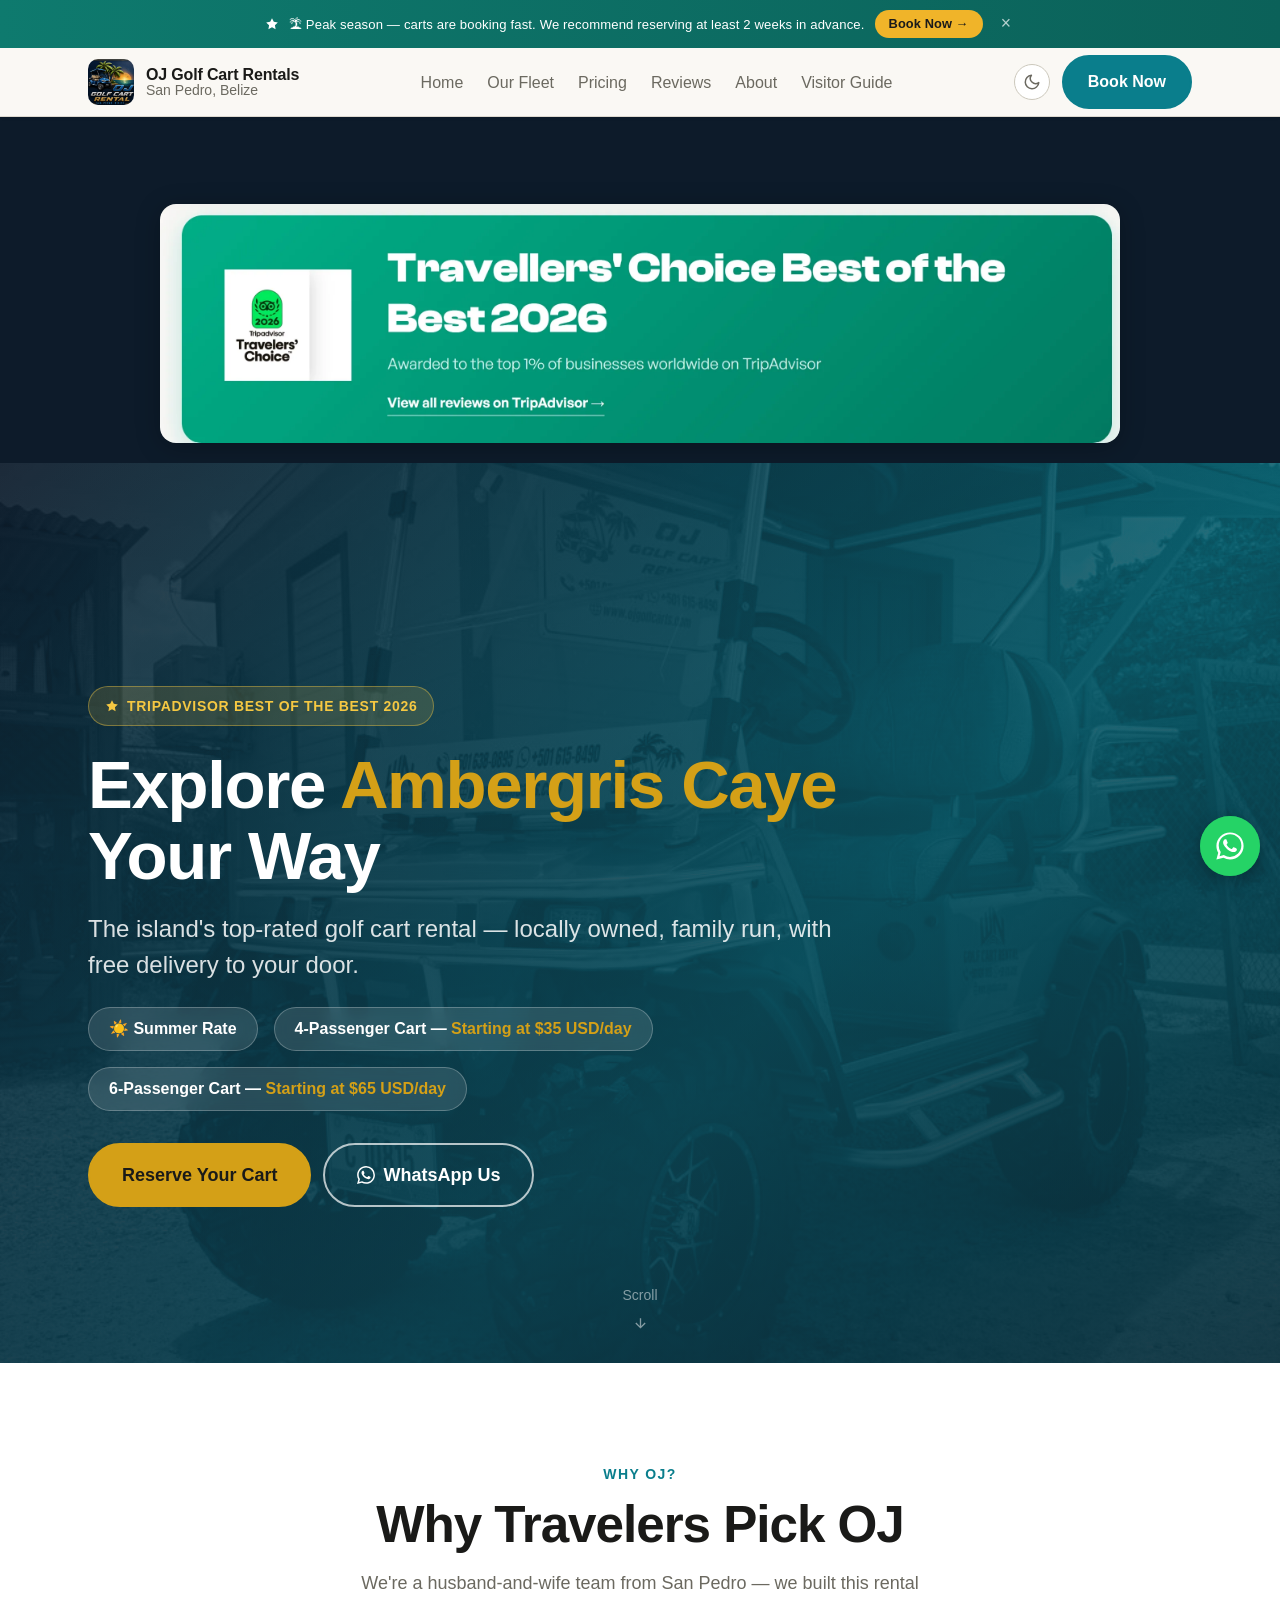
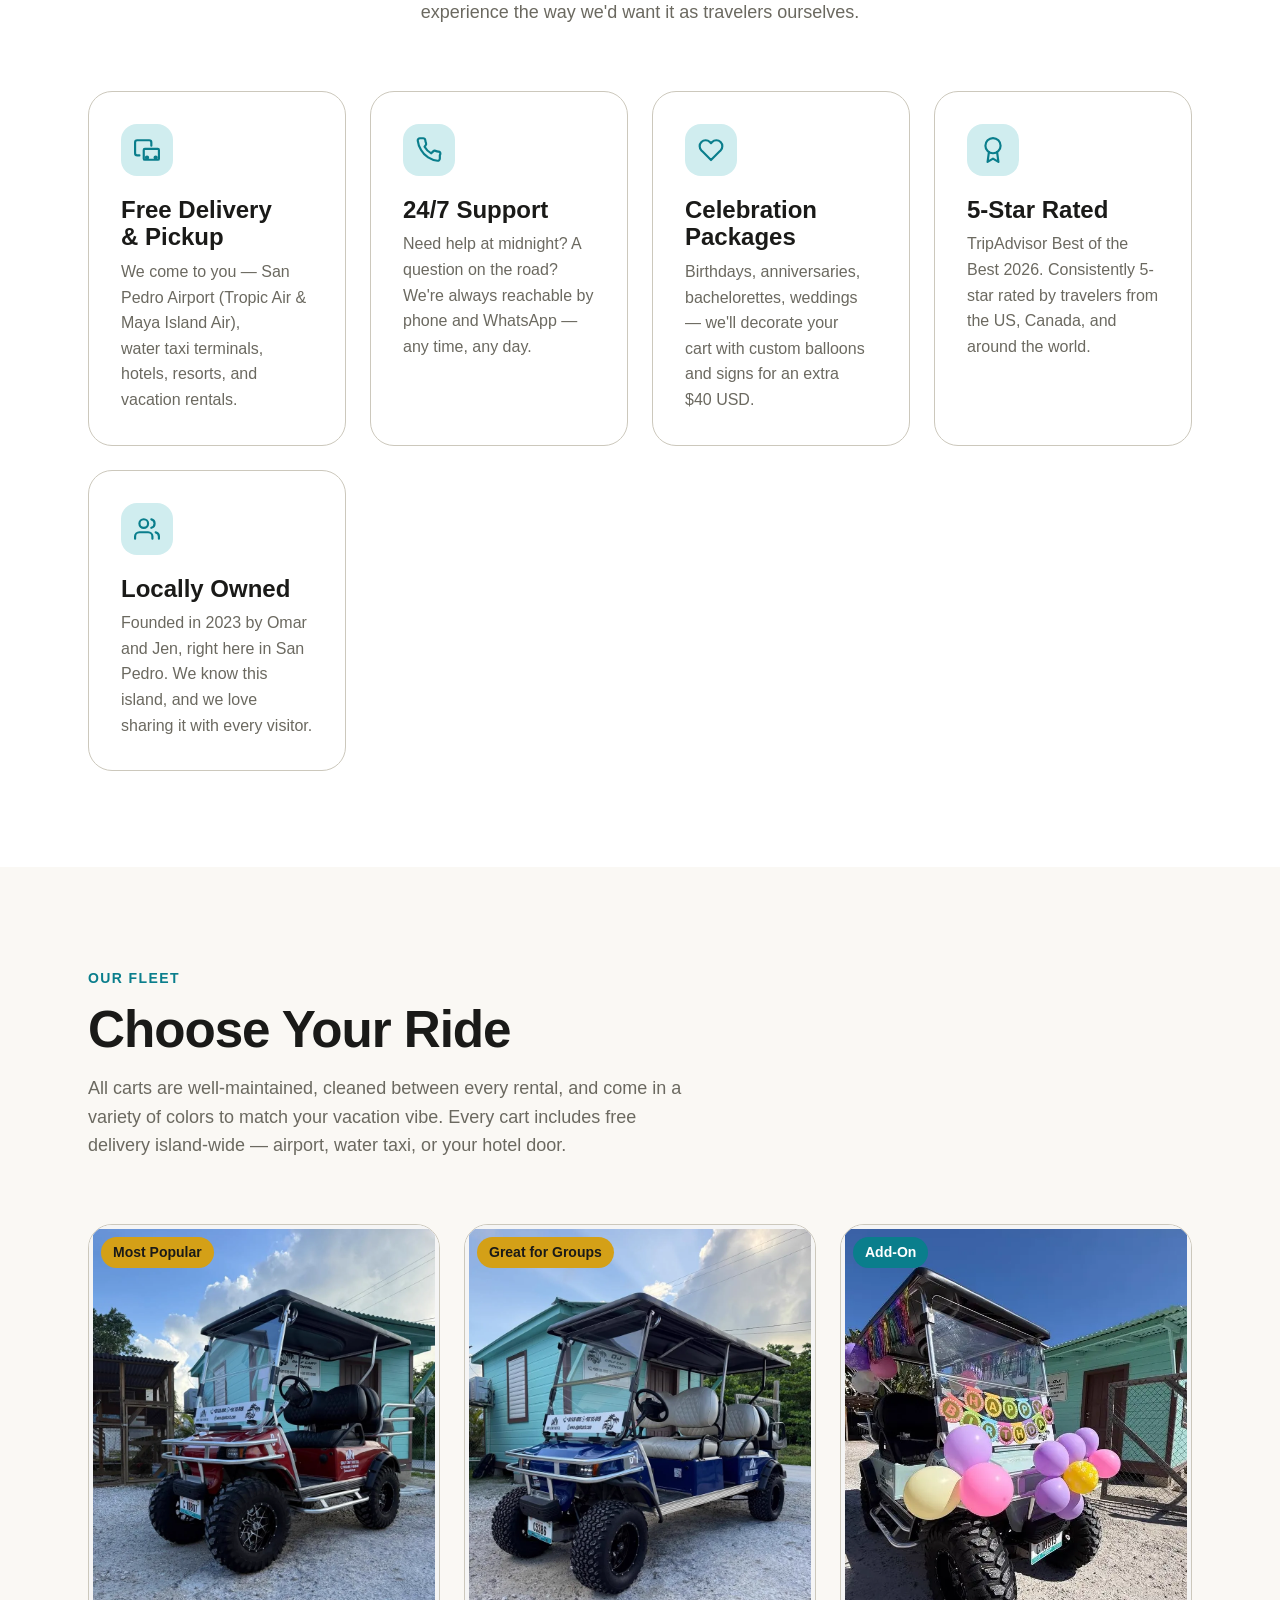
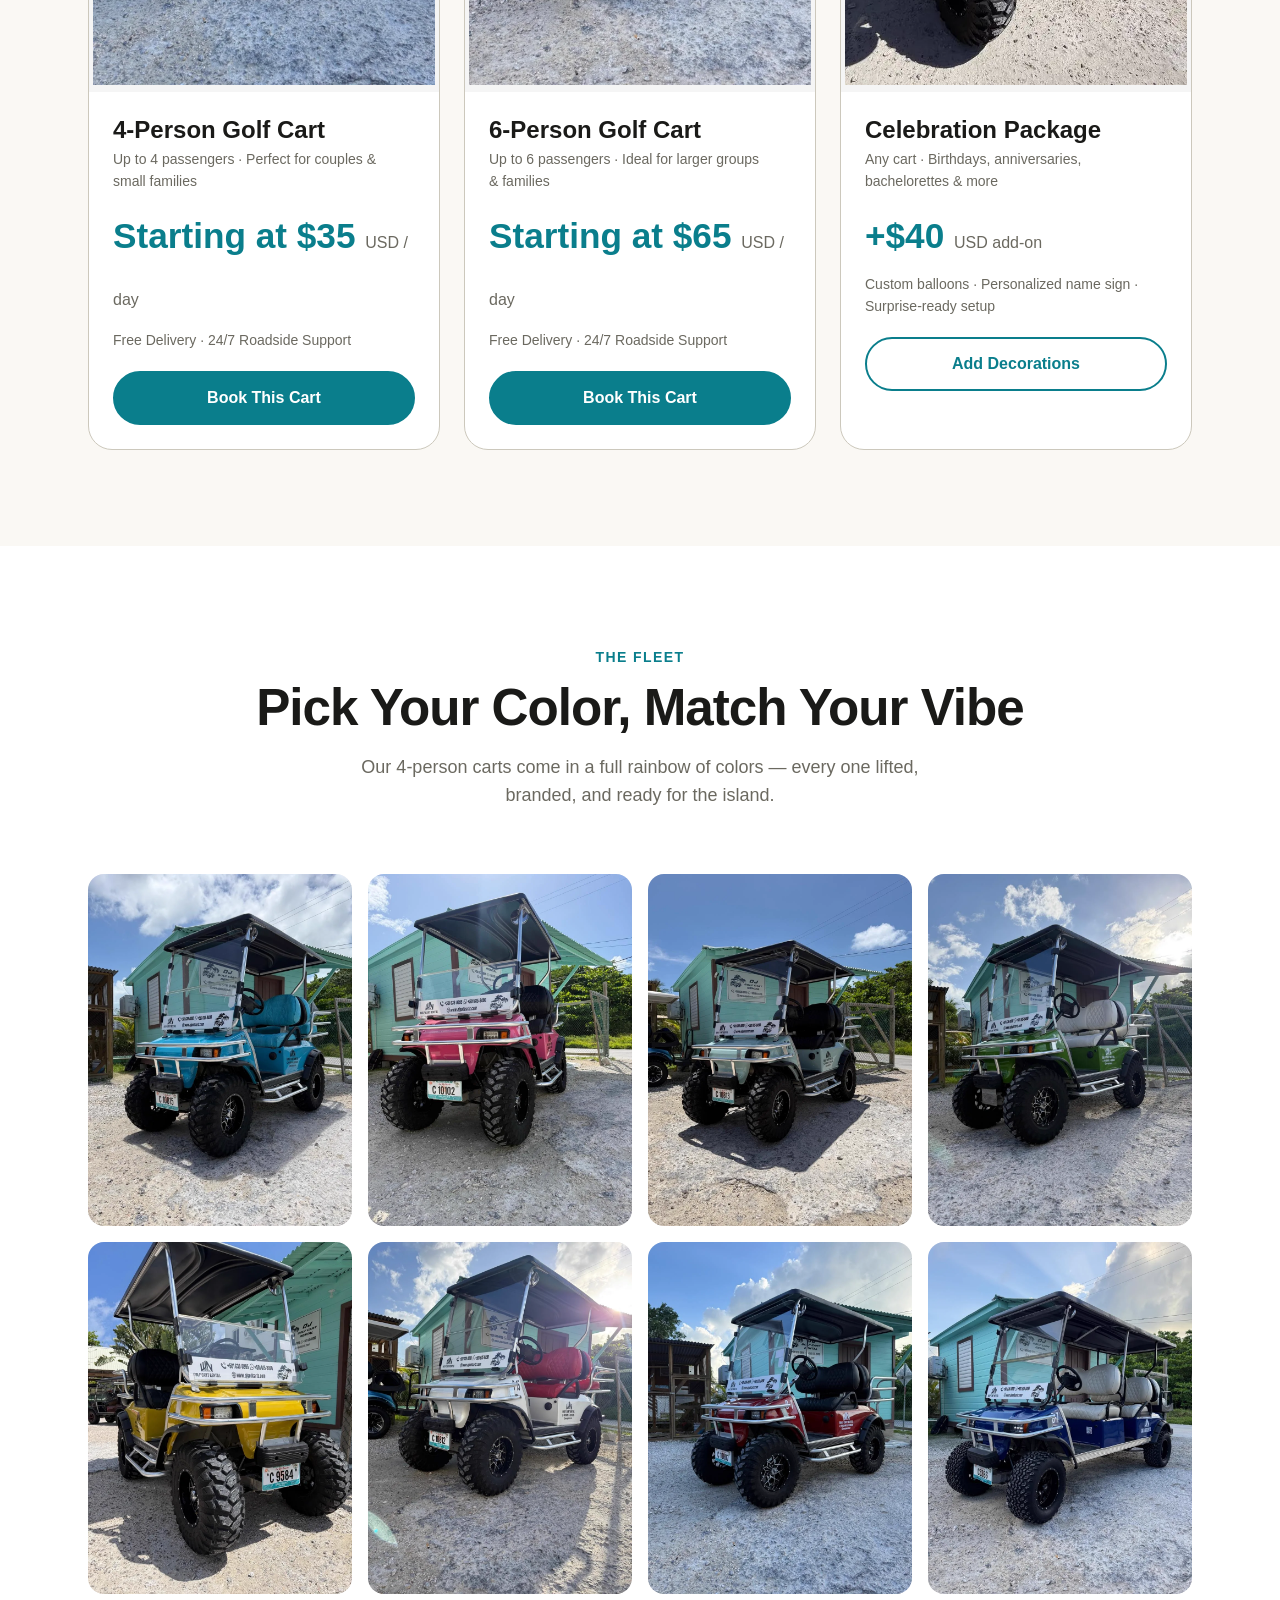
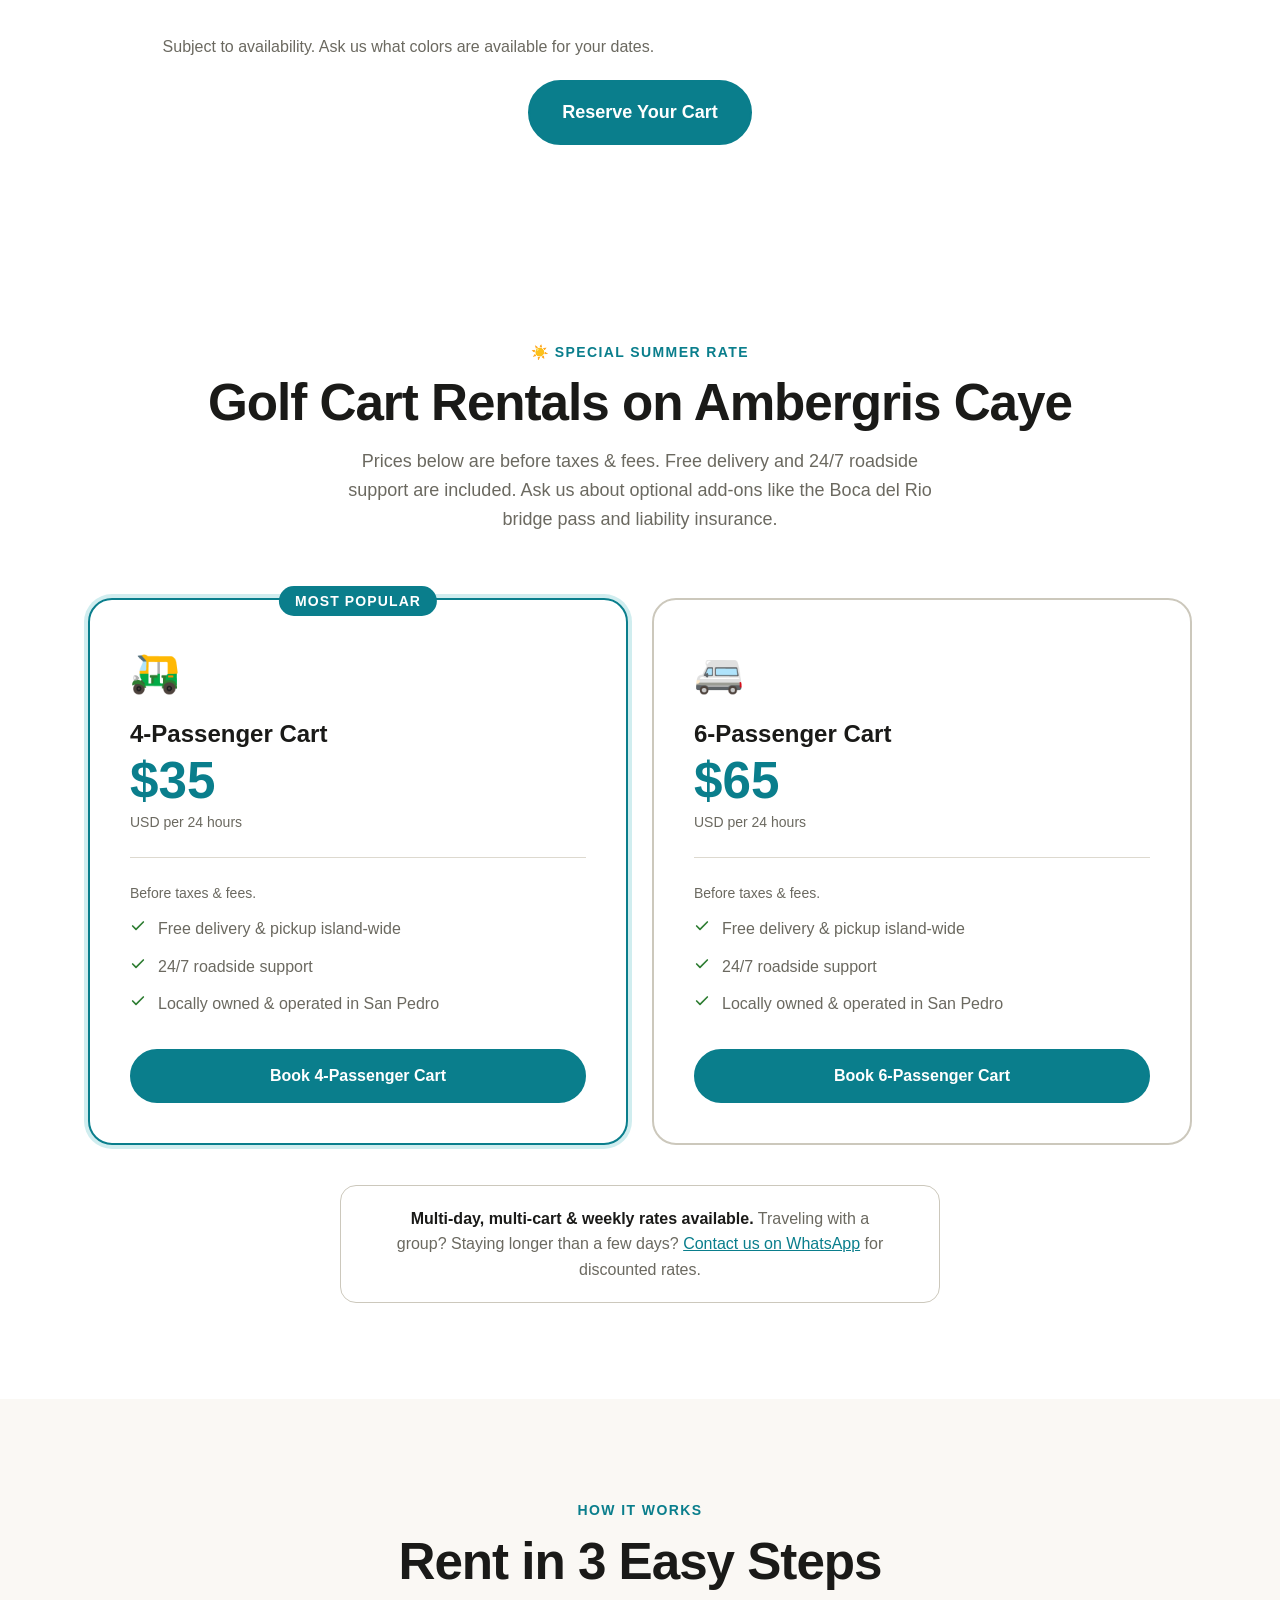
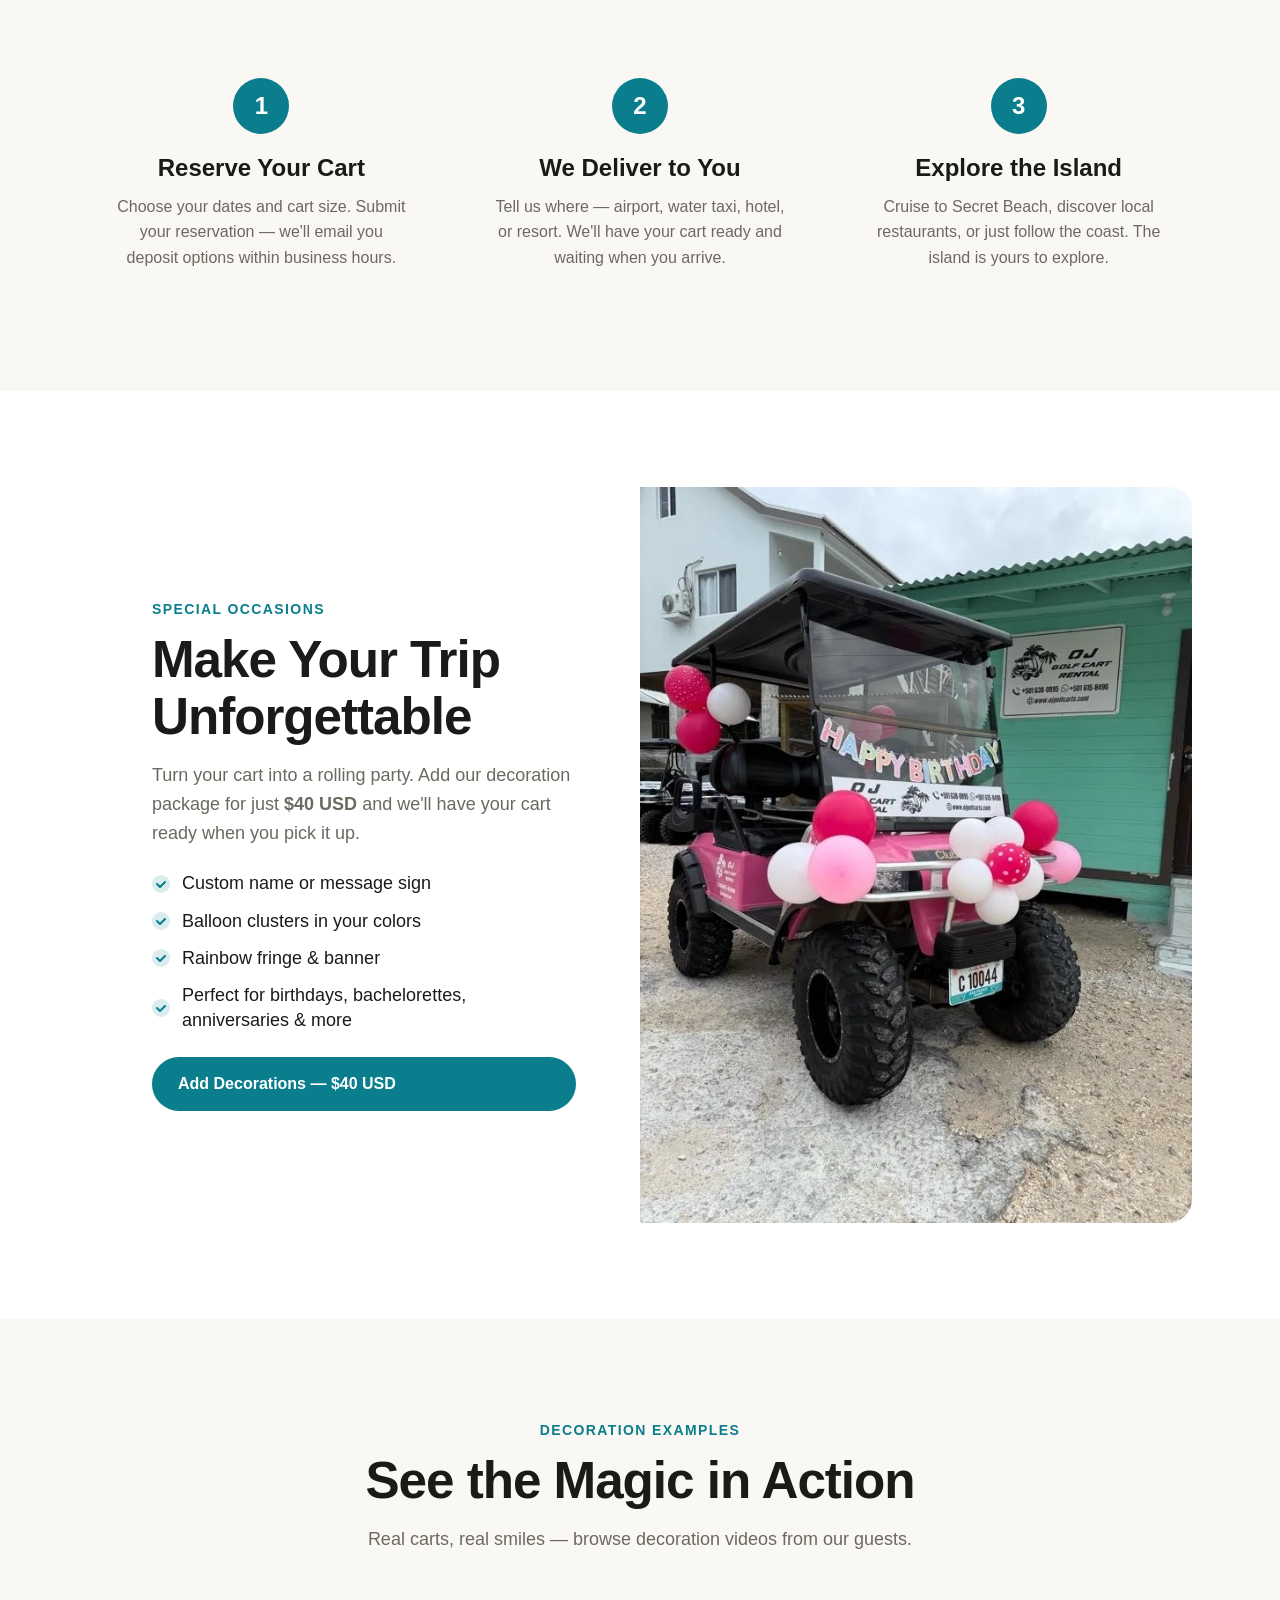
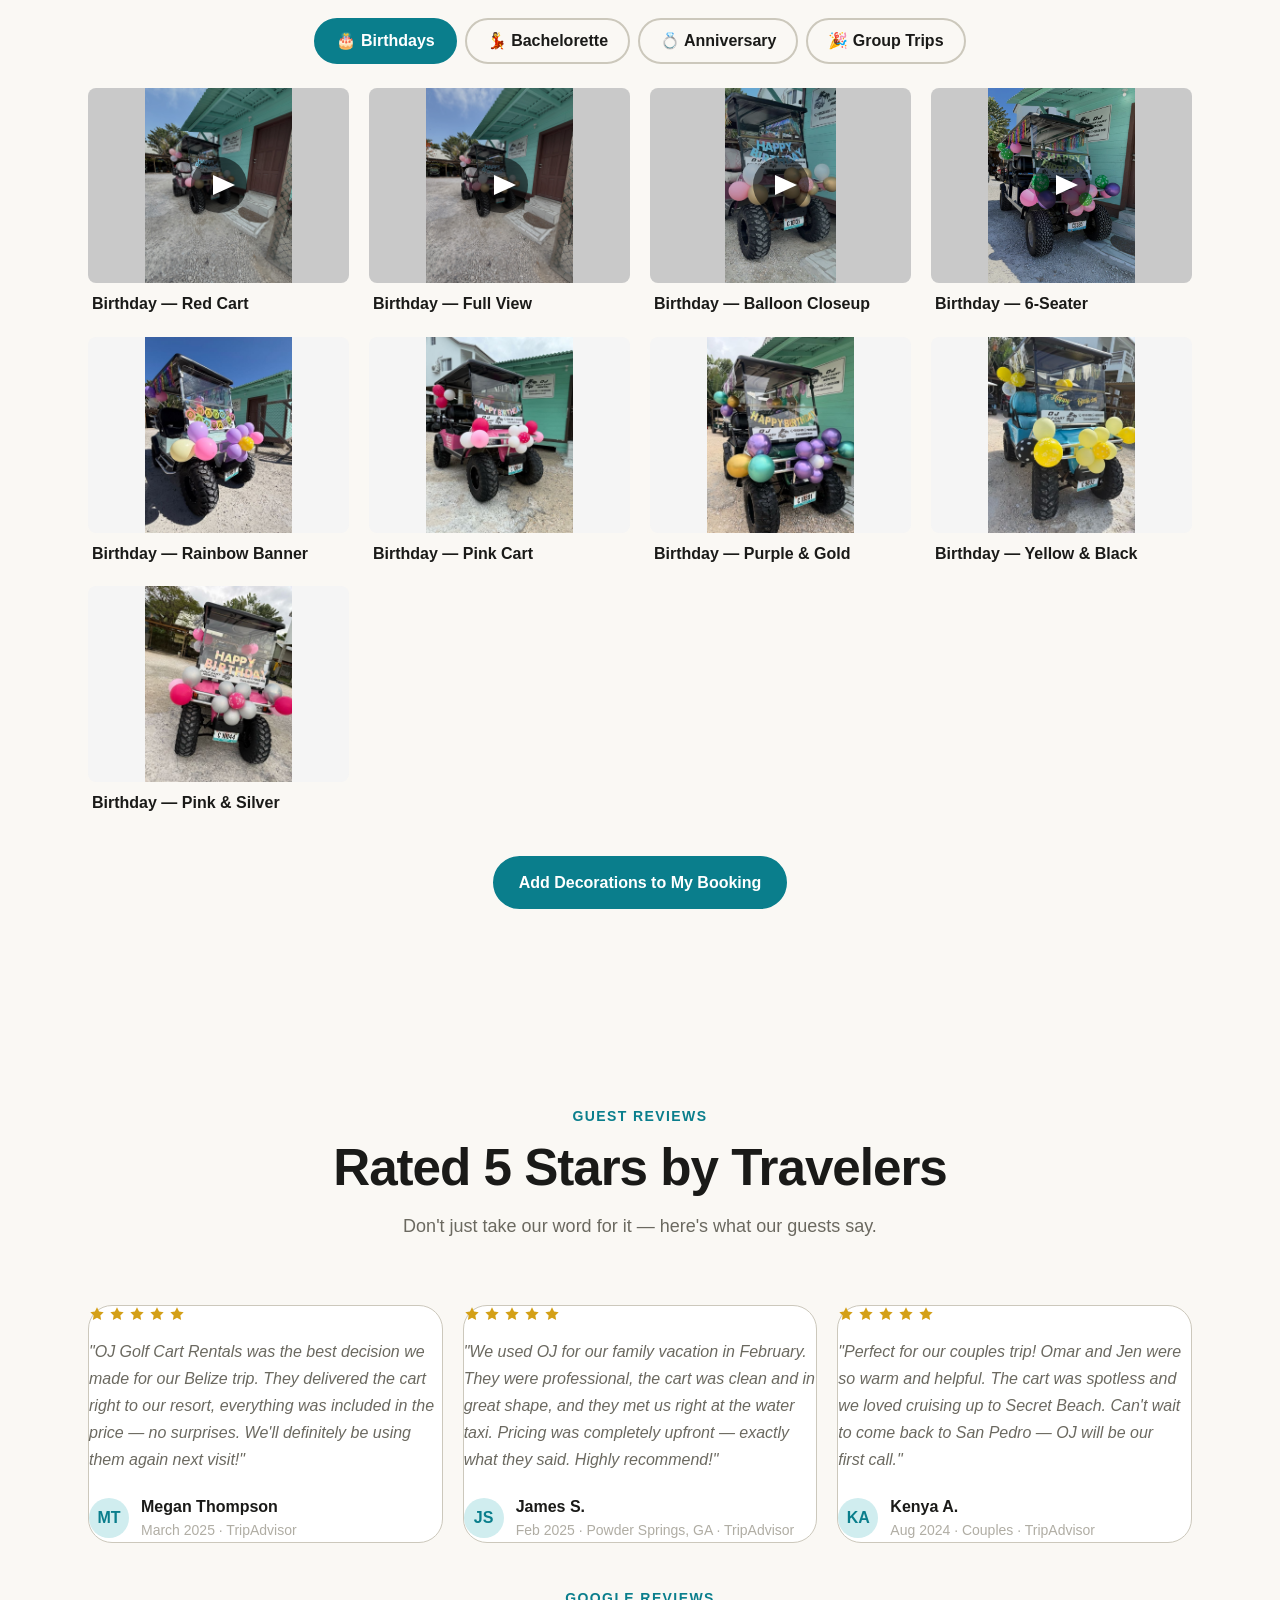
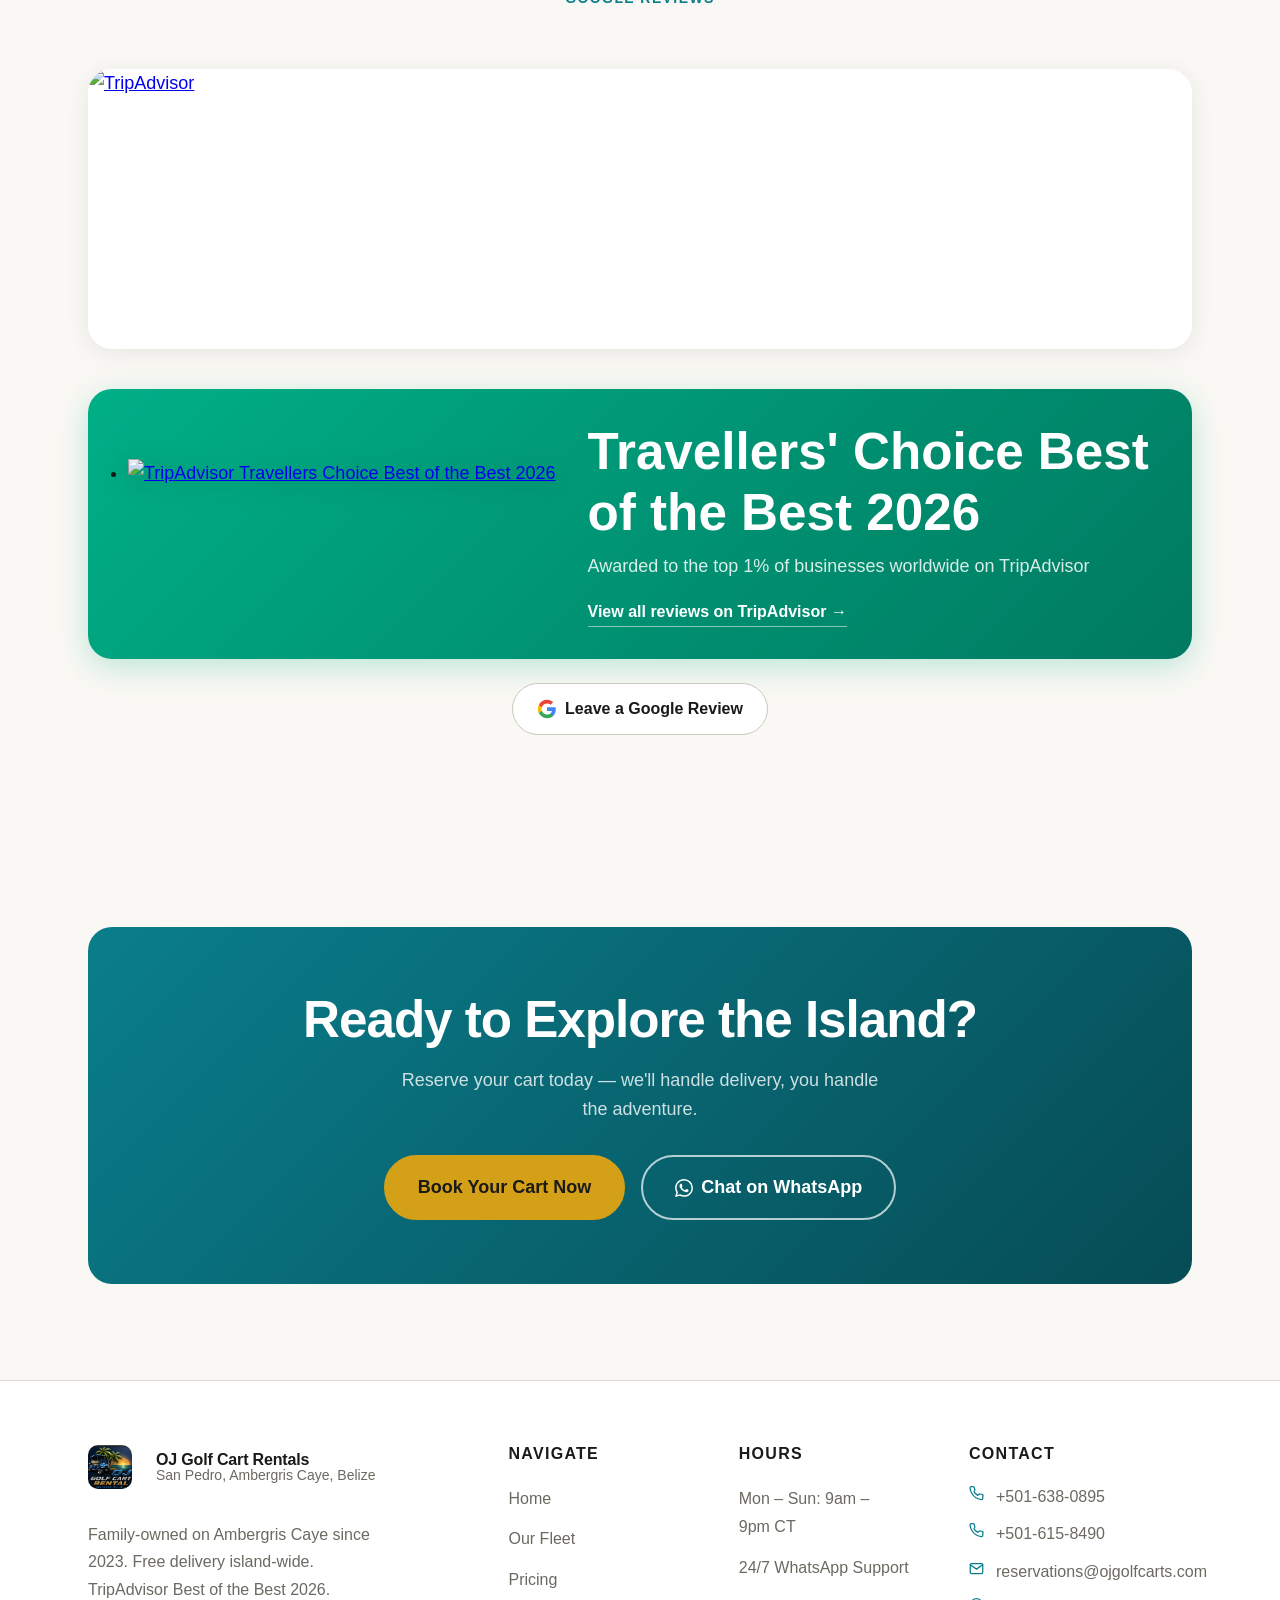
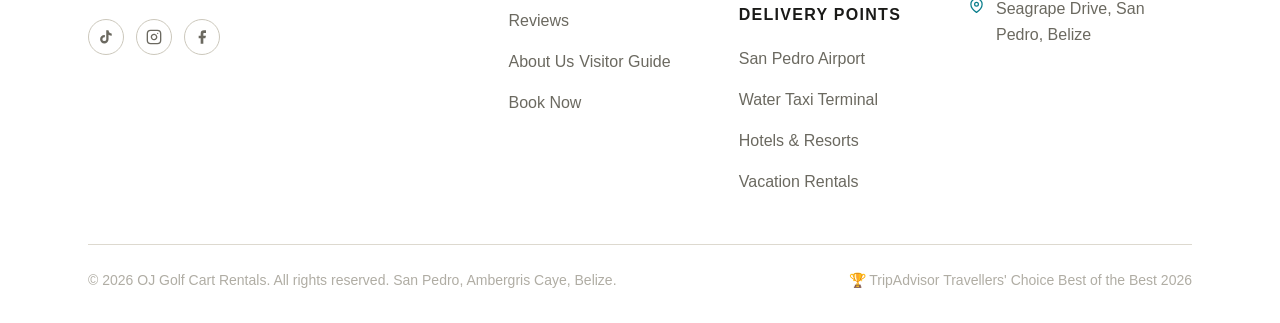
==== index.html @ 100322ae "Update summer availability banner copy to 'Book early — limited carts available'" ====
<!DOCTYPE html>
<html lang="en" data-theme="light">
<head>
  <meta charset="UTF-8" />
  <meta name="viewport" content="width=device-width, initial-scale=1.0" />

  <!-- Google Tag Manager -->
  <script>(function(w,d,s,l,i){w[l]=w[l]||[];w[l].push({'gtm.start':
  new Date().getTime(),event:'gtm.js'});var f=d.getElementsByTagName(s)[0],
  j=d.createElement(s),dl=l!='dataLayer'?'&l='+l:'';j.async=true;j.src=
  'https://www.googletagmanager.com/gtm.js?id='+i+dl;f.parentNode.insertBefore(j,f);
  })(window,document,'script','dataLayer','GTM-W9NL2V86');</script>
  <!-- End Google Tag Manager -->

  <!-- SEO Meta Tags -->
  <title>Golf Cart Rental San Pedro Belize | Free Delivery | OJ Golf Carts</title>
  <meta name="description" content="Golf cart rentals in San Pedro, Belize. Special summer rate — 4-passenger from $35/day, 6-passenger from $65/day (before taxes &amp; fees). Free delivery island-wide. TripAdvisor Best of the Best 2026." />
  <meta name="keywords" content="golf cart rental San Pedro Belize, Ambergris Caye golf cart rental, golf cart hire Belize, Secret Beach golf cart, San Pedro transportation, OJ Golf Cart Rentals" />
  <link rel="canonical" href="https://www.ojgolfcarts.com/" />

  <!-- Performance: preconnect + preload LCP hero image -->
  <link rel="preconnect" href="https://fonts.googleapis.com" crossorigin />
  <link rel="preconnect" href="https://elfsightcdn.com" crossorigin />
  <link rel="preload" as="image" href="images/fleet_teal_4p.webp" type="image/webp" />
  <!-- Open Graph -->
  <meta property="og:title" content="Golf Cart Rentals San Pedro Belize | OJ Golf Cart Rentals" />
  <meta property="og:description" content="The #1 rated golf cart rental on Ambergris Caye. Special summer rate — 4-passenger from $35/day · 6-passenger from $65/day (before taxes &amp; fees). Free delivery island-wide. TripAdvisor Best of the Best 2026." />
  <meta property="og:type" content="website" />
  <meta property="og:url" content="https://www.ojgolfcarts.com/" />
  <meta property="og:image" content="https://www.ojgolfcarts.com/images/cart_birthday_wide.jpg" />

  <!-- Twitter Card -->
  <meta name="twitter:card" content="summary_large_image" />
  <meta name="twitter:title" content="OJ Golf Cart Rentals — San Pedro Belize" />
  <meta name="twitter:description" content="Explore Ambergris Caye your way. Special summer rate — golf carts from $35/day (before taxes &amp; fees). Free delivery included." />

  <!-- Structured Data: AutoRental + FAQ -->
  <script type="application/ld+json">
  {"@context":"https://schema.org","@graph":[{"@type":"AutoRental","name":"OJ Golf Cart Rentals","url":"https://www.ojgolfcarts.com","telephone":["+5016380895","+5016158490"],"address":{"@type":"PostalAddress","streetAddress":"Seagrape Drive","addressLocality":"San Pedro","addressRegion":"Belize District","addressCountry":"BZ"},"openingHours":"Mo-Su 09:00-21:00","priceRange":"$35–$65 USD/day","award":"TripAdvisor Travellers Choice Best of the Best 2026","sameAs":["https://www.tripadvisor.com/Attraction_Review-g317015-d27985800","https://www.facebook.com/ojgolfcartrentals","https://www.instagram.com/ojgolfcartrentals"]},{"@type":"FAQPage","mainEntity":[{"@type":"Question","name":"What is included in the rental price?","acceptedAnswer":{"@type":"Answer","text":"Free delivery and pickup are included with every rental. Prices are before taxes and fees; the Boca del Rio bridge pass, liability insurance, and other add-ons are optional."}},{"@type":"Question","name":"How much does a golf cart rental cost in San Pedro?","acceptedAnswer":{"@type":"Answer","text":"Special summer rate: 4-passenger carts start at $35 USD/day and 6-passenger carts start at $65 USD/day, before taxes and fees. Decoration add-ons are $40 USD."}},{"@type":"Question","name":"Do you deliver to the hotel or beach?","acceptedAnswer":{"@type":"Answer","text":"Yes — we deliver directly to your hotel, beach house, or any location on Ambergris Caye."}},{"@type":"Question","name":"What are your hours?","acceptedAnswer":{"@type":"Answer","text":"Our office hours are 9am–9pm, 7 days a week. WhatsApp support is available 24/7."}},{"@type":"Question","name":"Is OJ Golf Cart Rentals on TripAdvisor?","acceptedAnswer":{"@type":"Answer","text":"Yes — we are proud recipients of the TripAdvisor Travellers' Choice Best of the Best 2026 award."}}]}]}
  </script>

  <!-- Legacy LocalBusiness Schema -->
  <script type="application/ld+json">
  {
    "@context": "https://schema.org",
    "@type": "LocalBusiness",
    "name": "OJ Golf Cart Rentals",
    "description": "Premier golf cart rental service on Ambergris Caye, Belize. Special summer rate — 4-passenger from $35/day, 6-passenger from $65/day, before taxes and fees. Free delivery island-wide and 24/7 roadside assistance.",
    "url": "https://www.ojgolfcarts.com",
    "telephone": ["+5016380895", "+5016158490"],
    "email": "reservations@ojgolfcarts.com",
    "address": {
      "@type": "PostalAddress",
      "streetAddress": "Seagrape Drive",
      "addressLocality": "San Pedro",
      "addressCountry": "BZ"
    },
    "openingHoursSpecification": {
      "@type": "OpeningHoursSpecification",
      "dayOfWeek": ["Monday","Tuesday","Wednesday","Thursday","Friday","Saturday","Sunday"],
      "opens": "09:00",
      "closes": "21:00"
    },
    "priceRange": "$35-$65 USD per day",
    "aggregateRating": {
      "@type": "AggregateRating",
      "ratingValue": "5",
      "reviewCount": "150",
      "bestRating": "5"
    },
    "sameAs": [
      "https://www.tiktok.com/@ojgolfcartrentals",
      "https://www.instagram.com/ojgolfcartrentals"
    ]
  }
  </script>

  <!-- Structured Data: FAQ -->
  <script type="application/ld+json">
  {
    "@context": "https://schema.org",
    "@type": "FAQPage",
    "mainEntity": [
      {
        "@type": "Question",
        "name": "How much does it cost to rent a golf cart in San Pedro Belize?",
        "acceptedAnswer": {
          "@type": "Answer",
          "text": "Special summer rate: OJ Golf Cart Rentals offers 4-passenger carts starting at $35 USD/day and 6-passenger carts starting at $65 USD/day, before taxes and fees. Rentals include free delivery and pickup and 24/7 roadside assistance."
        }
      },
      {
        "@type": "Question",
        "name": "Do you deliver golf carts to the San Pedro airport or water taxi?",
        "acceptedAnswer": {
          "@type": "Answer",
          "text": "Yes! We offer free delivery to San Pedro Airport (Tropic Air & Maya Island Air), water taxi terminals, and your hotel, resort, or vacation rental on Ambergris Caye."
        }
      },
      {
        "@type": "Question",
        "name": "Do I need a driver's license to rent a golf cart in Belize?",
        "acceptedAnswer": {
          "@type": "Answer",
          "text": "Yes, a valid driver's license is required to rent a golf cart. You must be 18 years or older."
        }
      },
      {
        "@type": "Question",
        "name": "Is a deposit required to reserve a golf cart?",
        "acceptedAnswer": {
          "@type": "Answer",
          "text": "Yes, a deposit is required to hold your reservation. Deposit options will be sent via email from reservations@ojgolfcarts.com within business hours (9am–9pm CT)."
        }
      }
    ]
  }
  </script>

  <!-- Favicon -->
  <link rel="icon" type="image/svg+xml" href="data:image/svg+xml,<svg xmlns='http://www.w3.org/2000/svg' viewBox='0 0 32 32'><rect width='32' height='32' rx='8' fill='%230A7E8C'/><text x='16' y='23' text-anchor='middle' font-family='sans-serif' font-weight='900' font-size='18' fill='white'>OJ</text></svg>" />

  <link rel="stylesheet" href="css/base.css" />
  <link rel="stylesheet" href="css/style.css" />
<!-- Google tag (gtag.js) -->
<script async src="https://www.googletagmanager.com/gtag/js?id=AW-16804478473"></script>
<script>
  window.dataLayer = window.dataLayer || [];
  function gtag(){dataLayer.push(arguments);}
  gtag('js', new Date());
  gtag('config', 'AW-16804478473');
</script>
  <style id="wa-float-style">
  #wa-float{
    position:fixed;
    right:20px;
    bottom:24px;
    z-index:900;
    width:60px;height:60px;
    background:#25D366;
    border-radius:50%;
    display:flex;align-items:center;justify-content:center;
    box-shadow:0 4px 16px rgba(0,0,0,0.28);
    transition:transform .18s ease, box-shadow .18s ease;
    -webkit-tap-highlight-color:transparent;
  }
  #wa-float:hover{transform:scale(1.08);box-shadow:0 6px 22px rgba(0,0,0,0.34);}
  #wa-float:active{transform:scale(0.96);}
  #wa-float svg{display:block;}
  /* Gentle attention pulse */
  #wa-float::before{
    content:"";position:absolute;inset:0;border-radius:50%;
    background:#25D366;opacity:.55;z-index:-1;
    animation:waPulse 2.6s ease-out infinite;
  }
  @keyframes waPulse{0%{transform:scale(1);opacity:.5;}70%{transform:scale(1.7);opacity:0;}100%{opacity:0;}}
  @media (prefers-reduced-motion: reduce){#wa-float::before{animation:none;}}
  /* Mobile: lift above the sticky "Reserve Your Cart" bottom bar so they never overlap */
  @media (max-width: 768px){
    #wa-float{width:56px;height:56px;right:16px;bottom:88px;z-index:350;}
  }
  </style>
</head>
<body>
<!-- Google Tag Manager (noscript) -->
<noscript><iframe src="https://www.googletagmanager.com/ns.html?id=GTM-W9NL2V86"
height="0" width="0" style="display:none;visibility:hidden"></iframe></noscript>
<!-- End Google Tag Manager (noscript) -->

  <!-- ======= NAVIGATION ======= -->

  <!-- ===== TOP BANNERS WRAPPER (fixed above nav) ===== -->
  <div id="top-banners" style="position:fixed;top:0;left:0;right:0;z-index:1100;">

  <!-- SUMMER SALE BANNER -->
  <div id="summer-banner" role="alert" style="background:linear-gradient(90deg,#f0b429,#ff8c42);color:#1a1a1a;text-align:center;padding:11px 16px;font-size:0.85rem;font-weight:700;letter-spacing:0.01em;display:flex;align-items:center;justify-content:center;gap:10px;flex-wrap:wrap;">
    <span style="font-size:1.1rem;">☀️</span>
    <span>Summer Sale — 4-seaters from $35/day &middot; 6-seaters from $65/day (before taxes &amp; fees).</span>
    <a href="book.html" style="background:#1a1a1a;color:#f0b429;padding:4px 16px;border-radius:999px;font-weight:800;text-decoration:none;white-space:nowrap;font-size:0.8rem;">Book Now →</a>
    <button onclick="document.getElementById('summer-banner').remove();updateNavOffset();" aria-label="Dismiss" style="background:none;border:none;color:rgba(0,0,0,0.55);cursor:pointer;font-size:1.1rem;line-height:1;padding:0 4px;margin-left:2px;">×</button>
  </div>

  <!-- PEAK SEASON AVAILABILITY BANNER -->
  <div id="avail-banner" role="alert" style="background:linear-gradient(90deg,#0e7a6e,#0b6159);color:#fff;text-align:center;padding:10px 16px;font-size:0.82rem;letter-spacing:0.01em;display:flex;align-items:center;justify-content:center;gap:10px;flex-wrap:wrap;">
    <svg width="14" height="14" viewBox="0 0 24 24" fill="currentColor" style="flex-shrink:0"><path d="M12 2l3.09 6.26L22 9.27l-5 4.87 1.18 6.88L12 17.77l-6.18 3.25L7 14.14 2 9.27l6.91-1.01L12 2z"/></svg>
    <span id="avail-message">Peak season is here — carts book fast. Reserve yours before they're gone.</span>
    <a href="book.html" style="background:#f0b429;color:#1a1a1a;padding:4px 14px;border-radius:999px;font-weight:700;text-decoration:none;white-space:nowrap;font-size:0.8rem;">Book Now →</a>
    <button onclick="document.getElementById('avail-banner').remove();updateNavOffset();" aria-label="Dismiss" style="background:none;border:none;color:rgba(255,255,255,0.7);cursor:pointer;font-size:1.1rem;line-height:1;padding:0 4px;margin-left:4px;">×</button>
  </div>

  </div><!-- /top-banners -->

  <!-- ===== STICKY MOBILE BOOK BUTTON ===== -->
  <div id="sticky-book" style="display:none;position:fixed;bottom:0;left:0;right:0;z-index:300;padding:12px 16px 16px;background:linear-gradient(to top,rgba(10,20,30,0.98) 70%,transparent);pointer-events:none;">
    <a href="book.html" style="display:block;background:#f0b429;color:#1a1a1a;text-align:center;padding:14px;border-radius:12px;font-weight:800;font-size:1rem;text-decoration:none;pointer-events:all;box-shadow:0 4px 20px rgba(0,0,0,0.4);">Reserve Your Cart — Summer Rate from $35/day</a>
  </div>
  <script>
  // Show sticky mobile CTA after scrolling past hero, hide near footer
  (function(){
    var btn = document.getElementById('sticky-book');
    if(!btn) return;
    function check(){
      var isMobile = window.innerWidth < 768;
      if(!isMobile){ btn.style.display='none'; return; }
      var scrollY = window.scrollY || window.pageYOffset;
      var docH = document.documentElement.scrollHeight;
      var winH = window.innerHeight;
      var nearFooter = (scrollY + winH) > (docH - 160);
      btn.style.display = (scrollY > 300 && !nearFooter) ? 'block' : 'none';
    }
    window.addEventListener('scroll', check, {passive:true});
    window.addEventListener('resize', check, {passive:true});
    check();
  })();
  // ===== BANNER + NAV OFFSET MANAGEMENT =====
  function updateNavOffset(){
    var tb = document.getElementById('top-banners');
    var nav = document.getElementById('main-nav');
    if(!tb || !nav) return;
    var h = tb.offsetHeight;
    nav.style.top = h + 'px';
    document.body.style.paddingTop = (h + 68) + 'px';
  }
  // Summer Sale banner: show June–September only
  (function(){
    var sb = document.getElementById('summer-banner');
    if(!sb) return;
    var m = new Date().getMonth(); // 0=Jan, 5=Jun, 8=Sep
    if(m < 5 || m > 8) {
      sb.remove();
    }
  })();
  // Dynamic availability message based on current month
  (function(){
    var msg = document.getElementById('avail-message');
    if(!msg) return;
    var m = new Date().getMonth(); // 0=Jan
    var peak = [11,0,1,2,3]; // Dec–Apr
    if(peak.indexOf(m) !== -1){
      msg.textContent = '🏝 Peak season — carts are booking fast. We recommend reserving at least 2 weeks in advance.';
    } else if(m >= 5 && m <= 8) {
      msg.textContent = 'Book early — limited carts available.';
    } else if(m === 4) {
      msg.textContent = 'Great availability right now — book online in minutes, free delivery included.';
    } else {
      msg.textContent = 'Carts available — easy online booking, free delivery to your hotel or airport.';
    }
  })();
  // Run offset update after DOM ready + on resize
  document.addEventListener('DOMContentLoaded', updateNavOffset);
  window.addEventListener('load', updateNavOffset);
  window.addEventListener('resize', updateNavOffset, {passive:true});
  </script>


  <nav class="nav" id="main-nav" role="navigation" aria-label="Main navigation">
    <div class="container">
      <div class="nav__inner">

        <!-- Logo -->
        <a href="index.html" class="nav__logo" aria-label="OJ Golf Cart Rentals - Home">
          <img src="images/oj_logo.jpg" alt="OJ Golf Cart Rental — San Pedro, Belize" width="46" height="46" style="width:46px;height:46px;object-fit:cover;border-radius:10px;display:block;" />
          <div class="nav__logo-text">
            <span class="nav__logo-name">OJ Golf Cart Rentals</span>
            <span class="nav__logo-sub">San Pedro, Belize</span>
          </div>
        </a>

        <!-- Desktop links -->
        <ul class="nav__links" role="list">
          <li><a href="index.html">Home</a></li>
          <li><a href="index.html#fleet">Our Fleet</a></li>
          <li><a href="index.html#pricing">Pricing</a></li>
          <li><a href="index.html#reviews">Reviews</a></li>
          <li><a href="about.html">About</a></li>
          <li><a href="visitor-guide.html">Visitor Guide</a></li>
        </ul>

        <!-- Actions -->
        <div class="nav__actions">
          <button class="nav__toggle-theme" data-theme-toggle aria-label="Toggle dark mode">
          </button>
          <a href="book.html" class="btn btn--primary" style="display:none;display:flex;">Book Now</a>
          <button class="nav__hamburger" aria-expanded="false" aria-label="Open menu">
            <span></span><span></span><span></span>
          </button>
        </div>
      </div>
    </div>

    <!-- Mobile Drawer -->
    <div class="nav__drawer" role="dialog" aria-label="Mobile navigation">
      <a href="index.html">Home</a>
      <a href="index.html#fleet">Our Fleet</a>
      <a href="index.html#pricing">Pricing</a>
      <a href="index.html#reviews">Reviews</a>
      <a href="about.html">About Us</a>
        <a href="visitor-guide.html">Visitor Guide</a>
      <div class="drawer-ctas">
        <a href="book.html" class="btn btn--primary btn--lg" style="justify-content:center;">Book Now</a>
        <a href="https://wa.me/5016380895" class="btn btn--whatsapp btn--lg" style="justify-content:center;" target="_blank" rel="noopener">
          <svg width="18" height="18" viewBox="0 0 24 24" fill="currentColor"><path d="M17.472 14.382c-.297-.149-1.758-.867-2.03-.967-.273-.099-.471-.148-.67.15-.197.297-.767.966-.94 1.164-.173.199-.347.223-.644.075-.297-.15-1.255-.463-2.39-1.475-.883-.788-1.48-1.761-1.653-2.059-.173-.297-.018-.458.13-.606.134-.133.298-.347.446-.52.149-.174.198-.298.298-.497.099-.198.05-.371-.025-.52-.075-.149-.669-1.612-.916-2.207-.242-.579-.487-.5-.669-.51-.173-.008-.371-.01-.57-.01-.198 0-.52.074-.792.372-.272.297-1.04 1.016-1.04 2.479 0 1.462 1.065 2.875 1.213 3.074.149.198 2.096 3.2 5.077 4.487.709.306 1.262.489 1.694.625.712.227 1.36.195 1.871.118.571-.085 1.758-.719 2.006-1.413.248-.694.248-1.289.173-1.413-.074-.124-.272-.198-.57-.347m-5.421 7.403h-.004a9.87 9.87 0 01-5.031-1.378l-.361-.214-3.741.982.998-3.648-.235-.374a9.86 9.86 0 01-1.51-5.26c.001-5.45 4.436-9.884 9.888-9.884 2.64 0 5.122 1.03 6.988 2.898a9.825 9.825 0 012.893 6.994c-.003 5.45-4.437 9.884-9.885 9.884m8.413-18.297A11.815 11.815 0 0012.05 0C5.495 0 .16 5.335.157 11.892c0 2.096.547 4.142 1.588 5.945L.057 24l6.305-1.654a11.882 11.882 0 005.683 1.448h.005c6.554 0 11.89-5.335 11.893-11.893a11.821 11.821 0 00-3.48-8.413z"/></svg>
          WhatsApp Us
        </a>
      </div>
    </div>
  </nav>

  <!-- ======= AWARD BANNER ======= -->
  <div class="award-banner-top">
    <div class="container">
      <a href="https://www.tripadvisor.com/Attraction_Review-g291962-d27985800-Reviews-Oj_Golf_Cart_Rentals-San_Pedro_Ambergris_Caye_Belize_Cayes.html"
         target="_blank" rel="noopener" aria-label="View OJ Golf Cart Rentals on TripAdvisor - Travellers Choice Best of the Best 2026">
        <picture>
          <source srcset="images/ta-award-banner-2026.webp" type="image/webp" />
          <img src="images/ta-award-banner-2026.jpg"
             alt="TripAdvisor Travellers Choice Best of the Best 2026 — Awarded to the top 1% of businesses worldwide"
             class="award-banner-top__img"
             loading="eager" />
      </a>
    </div>
  </div>

  <!-- ======= HERO ======= -->
  <section class="hero" aria-label="Hero">
    <div class="hero__bg">
      <picture>
        <source srcset="images/fleet_teal_4p.webp" type="image/webp" />
        <img src="images/fleet_teal_4p.jpg"
             alt="OJ Golf Cart Rentals fleet — turquoise 4-person golf cart in San Pedro Belize"
             class="hero__bg-img"
             loading="eager" fetchpriority="high" />
      </picture>
    </div>
    <div class="hero__overlay"></div>
    <div class="container">
      <div class="hero__content">
        <div class="hero__badge">
          <svg width="14" height="14" viewBox="0 0 24 24" fill="currentColor"><path d="M12 2l3.09 6.26L22 9.27l-5 4.87 1.18 6.88L12 17.77l-6.18 3.25L7 14.14 2 9.27l6.91-1.01L12 2z"/></svg>
          TripAdvisor Best of the Best 2026
        </div>
        <h1 class="hero__title">
          Explore <em>Ambergris Caye</em><br>Your Way
        </h1>
        <p class="hero__subtitle">
          The island's top-rated golf cart rental — locally owned, family run, with free delivery to your door.
        </p>
        <div class="hero__pricing">
          <div class="hero__price-pill">☀️ Summer Rate</div>
          <div class="hero__price-pill">4-Passenger Cart — <strong>Starting at $35 USD/day</strong></div>
          <div class="hero__price-pill">6-Passenger Cart — <strong>Starting at $65 USD/day</strong></div>
        </div>
        <div class="hero__ctas">
          <a href="book.html" class="btn btn--accent btn--lg">Reserve Your Cart</a>
          <a href="https://wa.me/5016380895" class="btn btn--outline-white btn--lg" target="_blank" rel="noopener">
            <svg width="18" height="18" viewBox="0 0 24 24" fill="currentColor"><path d="M17.472 14.382c-.297-.149-1.758-.867-2.03-.967-.273-.099-.471-.148-.67.15-.197.297-.767.966-.94 1.164-.173.199-.347.223-.644.075-.297-.15-1.255-.463-2.39-1.475-.883-.788-1.48-1.761-1.653-2.059-.173-.297-.018-.458.13-.606.134-.133.298-.347.446-.52.149-.174.198-.298.298-.497.099-.198.05-.371-.025-.52-.075-.149-.669-1.612-.916-2.207-.242-.579-.487-.5-.669-.51-.173-.008-.371-.01-.57-.01-.198 0-.52.074-.792.372-.272.297-1.04 1.016-1.04 2.479 0 1.462 1.065 2.875 1.213 3.074.149.198 2.096 3.2 5.077 4.487.709.306 1.262.489 1.694.625.712.227 1.36.195 1.871.118.571-.085 1.758-.719 2.006-1.413.248-.694.248-1.289.173-1.413-.074-.124-.272-.198-.57-.347m-5.421 7.403h-.004a9.87 9.87 0 01-5.031-1.378l-.361-.214-3.741.982.998-3.648-.235-.374a9.86 9.86 0 01-1.51-5.26c.001-5.45 4.436-9.884 9.888-9.884 2.64 0 5.122 1.03 6.988 2.898a9.825 9.825 0 012.893 6.994c-.003 5.45-4.437 9.884-9.885 9.884m8.413-18.297A11.815 11.815 0 0012.05 0C5.495 0 .16 5.335.157 11.892c0 2.096.547 4.142 1.588 5.945L.057 24l6.305-1.654a11.882 11.882 0 005.683 1.448h.005c6.554 0 11.89-5.335 11.893-11.893a11.821 11.821 0 00-3.48-8.413z"/></svg>
            WhatsApp Us
          </a>
        </div>
      </div>
    </div>
    <div class="hero__scroll" aria-hidden="true">
      <span>Scroll</span>
      <svg width="16" height="16" viewBox="0 0 24 24" fill="none" stroke="currentColor" stroke-width="2"><path d="M12 5v14M5 12l7 7 7-7"/></svg>
    </div>
  </section>

  <!-- ======= WHY OJ ======= -->
  <section class="section section--alt" id="why-oj" aria-labelledby="why-title">
    <div class="container">
      <div class="section__header section__header--center">
        <span class="section__label">Why OJ?</span>
        <h2 class="section__title" id="why-title">Why Travelers Pick OJ</h2>
        <p class="section__subtitle">We're a husband-and-wife team from San Pedro — we built this rental experience the way we'd want it as travelers ourselves.</p>
      </div>
      <div class="features-grid">
        <div class="feature-card">
          <div class="feature-card__icon">
            <svg width="26" height="26" viewBox="0 0 24 24" fill="none" stroke="currentColor" stroke-width="2" stroke-linecap="round" stroke-linejoin="round"><path d="M5 17H3a2 2 0 0 1-2-2V5a2 2 0 0 1 2-2h11a2 2 0 0 1 2 2v3"/><rect x="9" y="11" width="14" height="10" rx="1"/><circle cx="12" cy="19" r="1"/><circle cx="20" cy="19" r="1"/></svg>
          </div>
          <h3 class="feature-card__title">Free Delivery & Pickup</h3>
          <p class="feature-card__desc">We come to you — San Pedro Airport (Tropic Air & Maya Island Air), water taxi terminals, hotels, resorts, and vacation rentals.</p>
        </div>
        <div class="feature-card">
          <div class="feature-card__icon">
            <svg width="26" height="26" viewBox="0 0 24 24" fill="none" stroke="currentColor" stroke-width="2" stroke-linecap="round" stroke-linejoin="round"><path d="M22 16.92v3a2 2 0 0 1-2.18 2 19.79 19.79 0 0 1-8.63-3.07A19.5 19.5 0 0 1 4.69 12a19.79 19.79 0 0 1-3.07-8.67A2 2 0 0 1 3.56 1.18h3a2 2 0 0 1 2 1.72c.127.96.361 1.903.7 2.81a2 2 0 0 1-.45 2.11L7.91 8.92a16 16 0 0 0 6.15 6.15l1.81-1.81a2 2 0 0 1 2.11-.45c.907.339 1.85.573 2.81.7a2 2 0 0 1 1.72 2.02z"/></svg>
          </div>
          <h3 class="feature-card__title">24/7 Support</h3>
          <p class="feature-card__desc">Need help at midnight? A question on the road? We're always reachable by phone and WhatsApp — any time, any day.</p>
        </div>
        <div class="feature-card">
          <div class="feature-card__icon">
            <svg width="26" height="26" viewBox="0 0 24 24" fill="none" stroke="currentColor" stroke-width="2" stroke-linecap="round" stroke-linejoin="round"><path d="M20.84 4.61a5.5 5.5 0 0 0-7.78 0L12 5.67l-1.06-1.06a5.5 5.5 0 0 0-7.78 7.78l1.06 1.06L12 21.23l7.78-7.78 1.06-1.06a5.5 5.5 0 0 0 0-7.78z"/></svg>
          </div>
          <h3 class="feature-card__title">Celebration Packages</h3>
          <p class="feature-card__desc">Birthdays, anniversaries, bachelorettes, weddings — we'll decorate your cart with custom balloons and signs for an extra $40 USD.</p>
        </div>
        <div class="feature-card">
          <div class="feature-card__icon">
            <svg width="26" height="26" viewBox="0 0 24 24" fill="none" stroke="currentColor" stroke-width="2" stroke-linecap="round" stroke-linejoin="round"><circle cx="12" cy="8" r="7"/><path d="M8.21 13.89L7 23l5-3 5 3-1.21-9.12"/></svg>
          </div>
          <h3 class="feature-card__title">5-Star Rated</h3>
          <p class="feature-card__desc">TripAdvisor Best of the Best 2026. Consistently 5-star rated by travelers from the US, Canada, and around the world.</p>
        </div>
        <div class="feature-card">
          <div class="feature-card__icon">
            <svg width="26" height="26" viewBox="0 0 24 24" fill="none" stroke="currentColor" stroke-width="2" stroke-linecap="round" stroke-linejoin="round"><path d="M17 21v-2a4 4 0 0 0-4-4H5a4 4 0 0 0-4 4v2"/><circle cx="9" cy="7" r="4"/><path d="M23 21v-2a4 4 0 0 0-3-3.87"/><path d="M16 3.13a4 4 0 0 1 0 7.75"/></svg>
          </div>
          <h3 class="feature-card__title">Locally Owned</h3>
          <p class="feature-card__desc">Founded in 2023 by Omar and Jen, right here in San Pedro. We know this island, and we love sharing it with every visitor.</p>
        </div>
      </div>
    </div>
  </section>

  <!-- ======= FLEET ======= -->
  <section class="section" id="fleet" aria-labelledby="fleet-title">
    <div class="container">
      <div class="section__header">
        <span class="section__label">Our Fleet</span>
        <h2 class="section__title" id="fleet-title">Choose Your Ride</h2>
        <p class="section__subtitle">All carts are well-maintained, cleaned between every rental, and come in a variety of colors to match your vacation vibe. Every cart includes free delivery island-wide — airport, water taxi, or your hotel door.</p>
      </div>
      <div class="fleet-grid">

        <!-- 4-Person Cart -->
        <article class="fleet-card">
          <div class="fleet-card__img-wrap">
            <picture>
              <source srcset="images/fleet_red_4p.webp" type="image/webp" />
              <picture><source srcset="images/fleet_red_4p.webp" type="image/webp" /><img src="images/fleet_red_4p.jpg"
                 alt="4-person golf cart rental in San Pedro Belize — red with off-road tires"
                 loading="lazy" width="600" height="450" />
            </picture>
            <span class="fleet-card__badge">Most Popular</span>
          </div>
          <div class="fleet-card__body">
            <h3 class="fleet-card__name">4-Person Golf Cart</h3>
            <p class="fleet-card__capacity">Up to 4 passengers · Perfect for couples & small families</p>
            <div class="fleet-card__price">Starting at $35 <span>USD / day</span></div>
            <p class="fleet-card__includes">Free Delivery · 24/7 Roadside Support</p>
            <a href="book.html" class="btn btn--primary fleet-card__cta">Book This Cart</a>
          </div>
        </article>

        <!-- 6-Person Cart -->
        <article class="fleet-card">
          <div class="fleet-card__img-wrap">
            <picture>
              <source srcset="images/fleet_navy_6p.webp" type="image/webp" />
              <picture><source srcset="images/fleet_navy_6p.webp" type="image/webp" /><img src="images/fleet_navy_6p.jpg"
                 alt="6-person golf cart rental in San Pedro Belize — navy blue with large off-road tires and tan leather seats"
                 loading="lazy" width="600" height="450" />
            </picture>
            <span class="fleet-card__badge">Great for Groups</span>
          </div>
          <div class="fleet-card__body">
            <h3 class="fleet-card__name">6-Person Golf Cart</h3>
            <p class="fleet-card__capacity">Up to 6 passengers · Ideal for larger groups & families</p>
            <div class="fleet-card__price">Starting at $65 <span>USD / day</span></div>
            <p class="fleet-card__includes">Free Delivery · 24/7 Roadside Support</p>
            <a href="book.html" class="btn btn--primary fleet-card__cta">Book This Cart</a>
          </div>
        </article>

        <!-- Decorated Cart -->
        <article class="fleet-card">
          <div class="fleet-card__img-wrap">
            <picture>
              <source srcset="images/cart_celebration_package.webp" type="image/webp" />
              <img src="images/cart_celebration_package.jpg"
                 alt="Teal golf cart decorated with colorful Happy Birthday banner and purple pink yellow balloon clusters at OJ Golf Cart Rentals San Pedro Belize"
                 loading="lazy" width="600" height="450" />
            </picture>
            <span class="fleet-card__badge" style="background:var(--color-primary);color:#fff;">Add-On</span>
          </div>
          <div class="fleet-card__body">
            <h3 class="fleet-card__name">Celebration Package</h3>
            <p class="fleet-card__capacity">Any cart · Birthdays, anniversaries, bachelorettes & more</p>
            <div class="fleet-card__price">+$40 <span>USD add-on</span></div>
            <p class="fleet-card__includes">Custom balloons · Personalized name sign · Surprise-ready setup</p>
            <a href="book.html" class="btn btn--outline fleet-card__cta">Add Decorations</a>
          </div>
        </article>

      </div>
    </div>
  </section>

  <!-- ======= FLEET GALLERY ======= -->
  <section class="section section--alt" id="fleet-gallery" aria-labelledby="gallery-title">
    <div class="container">
      <div class="section__header section__header--center">
        <span class="section__label">The Fleet</span>
        <h2 class="section__title" id="gallery-title">Pick Your Color, Match Your Vibe</h2>
        <p class="section__subtitle">Our 4-person carts come in a full rainbow of colors — every one lifted, branded, and ready for the island.</p>
      </div>
      <div style="display:grid;grid-template-columns:repeat(auto-fill,minmax(260px,1fr));gap:var(--space-4);">
        <div style="border-radius:var(--radius-xl);overflow:hidden;aspect-ratio:3/4;background:#f5f5f5;">
          <picture><source srcset="images/fleet_teal_4p.webp" type="image/webp" /><img src="images/fleet_teal_4p.jpg" alt="Turquoise 4-person golf cart rental San Pedro Belize" loading="lazy" style="width:100%;height:100%;object-fit:contain;object-position:center;transition:transform 0.4s ease;" onmouseover="this.style.transform='scale(1.04)'" onmouseout="this.style.transform='scale(1)'" /></picture>
        </div>
        <div style="border-radius:var(--radius-xl);overflow:hidden;aspect-ratio:3/4;background:#f5f5f5;">
          <picture><source srcset="images/fleet_pink_4p.webp" type="image/webp" /><img src="images/fleet_pink_4p.jpg" alt="Hot pink 4-person golf cart rental San Pedro Belize" loading="lazy" style="width:100%;height:100%;object-fit:contain;object-position:center;transition:transform 0.4s ease;" onmouseover="this.style.transform='scale(1.04)'" onmouseout="this.style.transform='scale(1)'" />
        </div>
        <div style="border-radius:var(--radius-xl);overflow:hidden;aspect-ratio:3/4;background:#f5f5f5;">
          <picture><source srcset="images/fleet_blue_4p.webp" type="image/webp" /><img src="images/fleet_blue_4p.jpg" alt="Ice blue 4-person golf cart rental San Pedro Belize" loading="lazy" style="width:100%;height:100%;object-fit:contain;object-position:center;transition:transform 0.4s ease;" onmouseover="this.style.transform='scale(1.04)'" onmouseout="this.style.transform='scale(1)'" />
        </div>
        <div style="border-radius:var(--radius-xl);overflow:hidden;aspect-ratio:3/4;background:#f5f5f5;">
          <picture><source srcset="images/fleet_green_4p.webp" type="image/webp" /><img src="images/fleet_green_4p.jpg" alt="Lime green 4-person golf cart rental San Pedro Belize" loading="lazy" style="width:100%;height:100%;object-fit:contain;object-position:center;transition:transform 0.4s ease;" onmouseover="this.style.transform='scale(1.04)'" onmouseout="this.style.transform='scale(1)'" />
        </div>
        <div style="border-radius:var(--radius-xl);overflow:hidden;aspect-ratio:3/4;background:#f5f5f5;">
          <picture><source srcset="images/fleet_yellow_4p.webp" type="image/webp" /><img src="images/fleet_yellow_4p.jpg" alt="Yellow 4-person golf cart rental San Pedro Belize" loading="lazy" style="width:100%;height:100%;object-fit:contain;object-position:center;transition:transform 0.4s ease;" onmouseover="this.style.transform='scale(1.04)'" onmouseout="this.style.transform='scale(1)'" />
        </div>
        <div style="border-radius:var(--radius-xl);overflow:hidden;aspect-ratio:3/4;background:#f5f5f5;">
          <picture><source srcset="images/fleet_white_4p.webp" type="image/webp" /><img src="images/fleet_white_4p.jpg" alt="White 4-person golf cart rental San Pedro Belize" loading="lazy" style="width:100%;height:100%;object-fit:contain;object-position:center;transition:transform 0.4s ease;" onmouseover="this.style.transform='scale(1.04)'" onmouseout="this.style.transform='scale(1)'" />
        </div>
        <div style="border-radius:var(--radius-xl);overflow:hidden;aspect-ratio:3/4;background:#f5f5f5;">
          <picture><source srcset="images/fleet_red_4p.webp" type="image/webp" /><img src="images/fleet_red_4p.jpg" alt="Red 4-person golf cart rental San Pedro Belize" loading="lazy" style="width:100%;height:100%;object-fit:contain;object-position:center;transition:transform 0.4s ease;" onmouseover="this.style.transform='scale(1.04)'" onmouseout="this.style.transform='scale(1)'" />
        </div>
        <div style="border-radius:var(--radius-xl);overflow:hidden;aspect-ratio:3/4;background:#f5f5f5;">
          <picture><source srcset="images/fleet_navy_6p.webp" type="image/webp" /><img src="images/fleet_navy_6p.jpg" alt="Navy blue 6-person golf cart rental San Pedro Belize" loading="lazy" style="width:100%;height:100%;object-fit:contain;object-position:center;transition:transform 0.4s ease;" onmouseover="this.style.transform='scale(1.04)'" onmouseout="this.style.transform='scale(1)'" />
        </div>
      </div>
      <div style="text-align:center;margin-top:var(--space-10);">
        <p style="font-size:var(--text-sm);color:var(--color-text-muted);margin-bottom:var(--space-5);">Subject to availability. Ask us what colors are available for your dates.</p>
        <a href="book.html" class="btn btn--primary btn--lg">Reserve Your Cart</a>
      </div>
    </div>
  </section>

  <!-- ======= PRICING ======= -->
  <section class="section section--alt" id="pricing" aria-labelledby="pricing-title">
    <div class="container">
      <div class="section__header section__header--center">
        <span class="section__label">☀️ Special Summer Rate</span>
        <h2 class="section__title" id="pricing-title">Golf Cart Rentals on Ambergris Caye</h2>
        <p class="section__subtitle">Prices below are before taxes &amp; fees. Free delivery and 24/7 roadside support are included. Ask us about optional add-ons like the Boca del Rio bridge pass and liability insurance.</p>
      </div>
      <div class="pricing-grid">

        <div class="pricing-card pricing-card--featured">
          <div class="pricing-card__tag">Most Popular</div>
          <div class="pricing-card__icon">🛺</div>
          <h3 class="pricing-card__name">4-Passenger Cart</h3>
          <div class="pricing-card__price">$35</div>
          <p class="pricing-card__period">USD per 24 hours</p>
          <div class="pricing-card__divider"></div>
          <p class="pricing-card__note" style="font-size:var(--text-xs);color:var(--color-text-muted);margin-bottom:var(--space-3);">Before taxes &amp; fees.</p>
          <ul class="pricing-card__includes">
            <li>
              <svg width="16" height="16" viewBox="0 0 24 24" fill="none" stroke="currentColor" stroke-width="2.5" stroke-linecap="round" stroke-linejoin="round"><polyline points="20 6 9 17 4 12"/></svg>
              Free delivery &amp; pickup island-wide
            </li>
            <li>
              <svg width="16" height="16" viewBox="0 0 24 24" fill="none" stroke="currentColor" stroke-width="2.5" stroke-linecap="round" stroke-linejoin="round"><polyline points="20 6 9 17 4 12"/></svg>
              24/7 roadside support
            </li>
            <li>
              <svg width="16" height="16" viewBox="0 0 24 24" fill="none" stroke="currentColor" stroke-width="2.5" stroke-linecap="round" stroke-linejoin="round"><polyline points="20 6 9 17 4 12"/></svg>
              Locally owned &amp; operated in San Pedro
            </li>
          </ul>
          <a href="book.html" class="btn btn--primary pricing-card__cta">Book 4-Passenger Cart</a>
        </div>

        <div class="pricing-card">
          <div class="pricing-card__icon">🚐</div>
          <h3 class="pricing-card__name">6-Passenger Cart</h3>
          <div class="pricing-card__price">$65</div>
          <p class="pricing-card__period">USD per 24 hours</p>
          <div class="pricing-card__divider"></div>
          <p class="pricing-card__note" style="font-size:var(--text-xs);color:var(--color-text-muted);margin-bottom:var(--space-3);">Before taxes &amp; fees.</p>
          <ul class="pricing-card__includes">
            <li>
              <svg width="16" height="16" viewBox="0 0 24 24" fill="none" stroke="currentColor" stroke-width="2.5" stroke-linecap="round" stroke-linejoin="round"><polyline points="20 6 9 17 4 12"/></svg>
              Free delivery &amp; pickup island-wide
            </li>
            <li>
              <svg width="16" height="16" viewBox="0 0 24 24" fill="none" stroke="currentColor" stroke-width="2.5" stroke-linecap="round" stroke-linejoin="round"><polyline points="20 6 9 17 4 12"/></svg>
              24/7 roadside support
            </li>
            <li>
              <svg width="16" height="16" viewBox="0 0 24 24" fill="none" stroke="currentColor" stroke-width="2.5" stroke-linecap="round" stroke-linejoin="round"><polyline points="20 6 9 17 4 12"/></svg>
              Locally owned &amp; operated in San Pedro
            </li>
          </ul>
          <a href="book.html" class="btn btn--primary pricing-card__cta">Book 6-Passenger Cart</a>
        </div>

      </div>
      <p class="pricing-note">
        <strong>Multi-day, multi-cart & weekly rates available.</strong> Traveling with a group? Staying longer than a few days? <a href="https://wa.me/5016380895" target="_blank" rel="noopener" style="color:var(--color-primary)">Contact us on WhatsApp</a> for discounted rates.
      </p>
    </div>
  </section>

  <!-- ======= HOW IT WORKS ======= -->
  <section class="section" id="how-it-works" aria-labelledby="steps-title">
    <div class="container">
      <div class="section__header section__header--center">
        <span class="section__label">How It Works</span>
        <h2 class="section__title" id="steps-title">Rent in 3 Easy Steps</h2>
      </div>
      <div class="steps-grid">
        <div class="step">
          <div class="step__num">1</div>
          <h3 class="step__title">Reserve Your Cart</h3>
          <p class="step__desc">Choose your dates and cart size. Submit your reservation — we'll email you deposit options within business hours.</p>
        </div>
        <div class="step">
          <div class="step__num">2</div>
          <h3 class="step__title">We Deliver to You</h3>
          <p class="step__desc">Tell us where — airport, water taxi, hotel, or resort. We'll have your cart ready and waiting when you arrive.</p>
        </div>
        <div class="step">
          <div class="step__num">3</div>
          <h3 class="step__title">Explore the Island</h3>
          <p class="step__desc">Cruise to Secret Beach, discover local restaurants, or just follow the coast. The island is yours to explore.</p>
        </div>
      </div>
    </div>
  </section>

  <!-- ======= CELEBRATIONS ======= -->
  <section class="section section--alt" id="celebrations" aria-labelledby="celeb-title">
    <div class="container">
      <div class="celebrations">
        <div class="celebrations__content">
          <span class="section__label">Special Occasions</span>
          <h2 class="section__title" id="celeb-title" style="max-width:18ch;">Make Your Trip Unforgettable</h2>
          <p class="section__subtitle">Turn your cart into a rolling party. Add our decoration package for just <strong>$40 USD</strong> and we'll have your cart ready when you pick it up.</p>
          <ul class="deco-includes">
            <li>
              <svg width="18" height="18" viewBox="0 0 18 18" fill="none" aria-hidden="true"><circle cx="9" cy="9" r="9" fill="#0A7E8C" opacity="0.15"/><path d="M5 9l3 3 5-5" stroke="#0A7E8C" stroke-width="2" stroke-linecap="round" stroke-linejoin="round"/></svg>
              Custom name or message sign
            </li>
            <li>
              <svg width="18" height="18" viewBox="0 0 18 18" fill="none" aria-hidden="true"><circle cx="9" cy="9" r="9" fill="#0A7E8C" opacity="0.15"/><path d="M5 9l3 3 5-5" stroke="#0A7E8C" stroke-width="2" stroke-linecap="round" stroke-linejoin="round"/></svg>
              Balloon clusters in your colors
            </li>
            <li>
              <svg width="18" height="18" viewBox="0 0 18 18" fill="none" aria-hidden="true"><circle cx="9" cy="9" r="9" fill="#0A7E8C" opacity="0.15"/><path d="M5 9l3 3 5-5" stroke="#0A7E8C" stroke-width="2" stroke-linecap="round" stroke-linejoin="round"/></svg>
              Rainbow fringe &amp; banner
            </li>
            <li>
              <svg width="18" height="18" viewBox="0 0 18 18" fill="none" aria-hidden="true"><circle cx="9" cy="9" r="9" fill="#0A7E8C" opacity="0.15"/><path d="M5 9l3 3 5-5" stroke="#0A7E8C" stroke-width="2" stroke-linecap="round" stroke-linejoin="round"/></svg>
              Perfect for birthdays, bachelorettes, anniversaries &amp; more
            </li>
          </ul>
          <a href="book.html#extras" class="btn btn--primary" style="margin-top:var(--space-6);">Add Decorations — $40 USD</a>
        </div>
        <div class="celebrations__img">
<picture><source srcset="images/deco_pink_birthday.webp" type="image/webp" /><img src="images/deco_pink_birthday.jpg" alt="Hot pink golf cart decorated with Happy Birthday banner and pink white balloon clusters at OJ Golf Cart Rentals in San Pedro Belize" loading="lazy" width="600" height="500" /></picture>
        </div>
      </div>
    </div>
  </section>

  <!-- ======= DECORATION VIDEO SHOWCASE ======= -->
  <section class="section deco-showcase" id="deco-showcase" aria-labelledby="deco-showcase-title">
    <div class="container">
      <div class="section__header section__header--center">
        <span class="section__label">Decoration Examples</span>
        <h2 class="section__title" id="deco-showcase-title">See the Magic in Action</h2>
        <p class="section__subtitle">Real carts, real smiles &mdash; browse decoration videos from our guests.</p>
      </div>

      <!-- Tab Nav -->
      <div class="deco-tabs" role="tablist" aria-label="Decoration occasion categories">
        <button class="deco-tab deco-tab--active" role="tab" aria-selected="true" aria-controls="deco-panel-birthday" id="deco-tab-birthday" data-tab="birthday">&#127874; Birthdays</button>
        <button class="deco-tab" role="tab" aria-selected="false" aria-controls="deco-panel-bachelorette" id="deco-tab-bachelorette" data-tab="bachelorette">&#128131; Bachelorette</button>
        <button class="deco-tab" role="tab" aria-selected="false" aria-controls="deco-panel-anniversary" id="deco-tab-anniversary" data-tab="anniversary">&#128141; Anniversary</button>
        <button class="deco-tab" role="tab" aria-selected="false" aria-controls="deco-panel-group" id="deco-tab-group" data-tab="group">&#127881; Group Trips</button>
      </div>

      <!-- Birthday Panel -->
      <div class="deco-panel deco-panel--active" id="deco-panel-birthday" role="tabpanel" aria-labelledby="deco-tab-birthday">
        <div class="deco-video-grid">
          <div class="deco-video-card">
            <a href="https://photos.google.com/share/AF1QipMMjm0PpMRruf_0El9Pyxm9dQyzHnoVnDBq7A3xv1Nb9UnV1UFz9cqplCqw7NEqMA/photo/AF1QipNcW6FVjePjhslJPxH9X_ZY_TrHcG0M8oetjO48?key=MEJFcnFQNHdmcGFaRVMxZF9HRDlkbTU4ODE2NmpB" target="_blank" rel="noopener" class="deco-video-wrap" aria-label="Watch birthday decoration video - red cart">
              <img src="images/cart_birthday_angle.jpg" alt="Red golf cart with birthday decorations" class="deco-video-thumb" loading="lazy" />
              <div class="deco-video-overlay">
                <span class="deco-play-btn" aria-hidden="true">
                  <svg width="56" height="56" viewBox="0 0 56 56" fill="none"><circle cx="28" cy="28" r="28" fill="rgba(0,0,0,0.55)"/><polygon points="22,18 44,28 22,38" fill="white"/></svg>
                </span>
              </div>
            </a>
            <p class="deco-occasion-tag">Birthday &mdash; Red Cart</p>
          </div>
          <div class="deco-video-card">
            <a href="https://photos.google.com/share/AF1QipMMjm0PpMRruf_0El9Pyxm9dQyzHnoVnDBq7A3xv1Nb9UnV1UFz9cqplCqw7NEqMA/photo/AF1QipMGBrNVKfsV6GYUutJdKYOXTXXQ9mQXKSiazlyX?key=MEJFcnFQNHdmcGFaRVMxZF9HRDlkbTU4ODE2NmpB" target="_blank" rel="noopener" class="deco-video-wrap" aria-label="Watch birthday decoration full view video">
              <img src="images/cart_birthday_wide.jpg" alt="Birthday decorated golf cart full view" class="deco-video-thumb" loading="lazy" />
              <div class="deco-video-overlay">
                <span class="deco-play-btn" aria-hidden="true">
                  <svg width="56" height="56" viewBox="0 0 56 56" fill="none"><circle cx="28" cy="28" r="28" fill="rgba(0,0,0,0.55)"/><polygon points="22,18 44,28 22,38" fill="white"/></svg>
                </span>
              </div>
            </a>
            <p class="deco-occasion-tag">Birthday &mdash; Full View</p>
          </div>
          <div class="deco-video-card">
            <a href="https://photos.google.com/share/AF1QipMMjm0PpMRruf_0El9Pyxm9dQyzHnoVnDBq7A3xv1Nb9UnV1UFz9cqplCqw7NEqMA/photo/AF1QipPpu0ERiXSJM6spLkpjMOx9zJh5iJhEKBoiibMQ?key=MEJFcnFQNHdmcGFaRVMxZF9HRDlkbTU4ODE2NmpB" target="_blank" rel="noopener" class="deco-video-wrap" aria-label="Watch birthday balloon decoration video">
              <img src="images/cart_birthday_closeup.jpg" alt="Birthday cart close up with balloons" class="deco-video-thumb" loading="lazy" />
              <div class="deco-video-overlay">
                <span class="deco-play-btn" aria-hidden="true">
                  <svg width="56" height="56" viewBox="0 0 56 56" fill="none"><circle cx="28" cy="28" r="28" fill="rgba(0,0,0,0.55)"/><polygon points="22,18 44,28 22,38" fill="white"/></svg>
                </span>
              </div>
            </a>
            <p class="deco-occasion-tag">Birthday &mdash; Balloon Closeup</p>
          </div>
          <div class="deco-video-card">
            <a href="https://photos.google.com/share/AF1QipMMjm0PpMRruf_0El9Pyxm9dQyzHnoVnDBq7A3xv1Nb9UnV1UFz9cqplCqw7NEqMA/photo/AF1QipM9Cge3j2TspBaS2COqrQDxixisGD82hS7HviQk?key=MEJFcnFQNHdmcGFaRVMxZF9HRDlkbTU4ODE2NmpB" target="_blank" rel="noopener" class="deco-video-wrap" aria-label="Watch birthday 6-seater decorated cart video">
              <img src="images/cart_6seater_decorated.jpg" alt="6-seater cart with birthday decorations" class="deco-video-thumb" loading="lazy" />
              <div class="deco-video-overlay">
                <span class="deco-play-btn" aria-hidden="true">
                  <svg width="56" height="56" viewBox="0 0 56 56" fill="none"><circle cx="28" cy="28" r="28" fill="rgba(0,0,0,0.55)"/><polygon points="22,18 44,28 22,38" fill="white"/></svg>
                </span>
              </div>
            </a>
            <p class="deco-occasion-tag">Birthday &mdash; 6-Seater</p>
          </div>
          <div class="deco-video-card">
            <div class="deco-video-wrap deco-photo-wrap" aria-label="Birthday rainbow banner decoration photo">
              <img src="images/birthday_b16.jpg" alt="Teal golf cart decorated with colorful Happy Birthday banner and purple pink yellow balloon clusters in San Pedro Belize" class="deco-video-thumb" loading="lazy" />
            </div>
            <p class="deco-occasion-tag">Birthday &mdash; Rainbow Banner</p>
          </div>
          <div class="deco-video-card">
            <div class="deco-video-wrap deco-photo-wrap" aria-label="Pink birthday cart decoration photo">
              <img src="images/deco_pink_birthday.jpg" alt="Hot pink golf cart with Happy Birthday banner and pink white balloon clusters in San Pedro Belize" class="deco-video-thumb" loading="lazy" />
            </div>
            <p class="deco-occasion-tag">Birthday &mdash; Pink Cart</p>
          </div>
          <div class="deco-video-card">
            <div class="deco-video-wrap deco-photo-wrap" aria-label="Green birthday cart with purple gold balloons">
              <img src="images/deco_green_birthday.jpg" alt="Dark green golf cart with Happy Birthday banner and purple teal gold chrome balloon clusters in San Pedro Belize" class="deco-video-thumb" loading="lazy" />
            </div>
            <p class="deco-occasion-tag">Birthday &mdash; Purple &amp; Gold</p>
          </div>
          <div class="deco-video-card">
            <div class="deco-video-wrap deco-photo-wrap" aria-label="Teal birthday cart with yellow balloons">
              <img src="images/deco_teal_yellow_birthday.jpg" alt="Teal golf cart with gold script Happy Birthday sign and yellow black polka dot balloon clusters in San Pedro Belize" class="deco-video-thumb" loading="lazy" />
            </div>
            <p class="deco-occasion-tag">Birthday &mdash; Yellow &amp; Black</p>
          </div>
          <div class="deco-video-card">
            <div class="deco-video-wrap deco-photo-wrap" aria-label="Pink birthday cart rear view">
              <img src="images/deco_pink_rear_birthday.jpg" alt="Pink golf cart rear view with Happy Birthday banner and pink silver balloon clusters in San Pedro Belize" class="deco-video-thumb" loading="lazy" />
            </div>
            <p class="deco-occasion-tag">Birthday &mdash; Pink &amp; Silver</p>
          </div>
        </div>
      </div>

      <!-- Bachelorette Panel -->
      <div class="deco-panel" id="deco-panel-bachelorette" role="tabpanel" aria-labelledby="deco-tab-bachelorette" hidden>
        <div class="deco-video-grid">
          <div class="deco-video-card">
            <a href="https://photos.google.com/share/AF1QipMMjm0PpMRruf_0El9Pyxm9dQyzHnoVnDBq7A3xv1Nb9UnV1UFz9cqplCqw7NEqMA/photo/AF1QipOp_tqfEVY8DnbqWYeNeLJz0SEY2UwBTQpdXm-j?key=MEJFcnFQNHdmcGFaRVMxZF9HRDlkbTU4ODE2NmpB" target="_blank" rel="noopener" class="deco-video-wrap" aria-label="Watch bachelorette party decorated cart video">
              <img src="images/cart_6seater_decorated.jpg" alt="Decorated cart for bachelorette party" class="deco-video-thumb" loading="lazy" />
              <div class="deco-video-overlay">
                <span class="deco-play-btn" aria-hidden="true">
                  <svg width="56" height="56" viewBox="0 0 56 56" fill="none"><circle cx="28" cy="28" r="28" fill="rgba(0,0,0,0.55)"/><polygon points="22,18 44,28 22,38" fill="white"/></svg>
                </span>
              </div>
            </a>
            <p class="deco-occasion-tag">Bachelorette Squad</p>
          </div>
          <div class="deco-video-card">
            <a href="https://photos.google.com/share/AF1QipMMjm0PpMRruf_0El9Pyxm9dQyzHnoVnDBq7A3xv1Nb9UnV1UFz9cqplCqw7NEqMA/photo/AF1QipPzOj5z7akR8JsD74KoevXl7x4ZaKugwRWsqlOn?key=MEJFcnFQNHdmcGFaRVMxZF9HRDlkbTU4ODE2NmpB" target="_blank" rel="noopener" class="deco-video-wrap" aria-label="Watch group bachelorette trip video">
              <img src="images/cart_birthday_wide.jpg" alt="Group bachelorette party on decorated golf cart" class="deco-video-thumb" loading="lazy" />
              <div class="deco-video-overlay">
                <span class="deco-play-btn" aria-hidden="true">
                  <svg width="56" height="56" viewBox="0 0 56 56" fill="none"><circle cx="28" cy="28" r="28" fill="rgba(0,0,0,0.55)"/><polygon points="22,18 44,28 22,38" fill="white"/></svg>
                </span>
              </div>
            </a>
            <p class="deco-occasion-tag">J Money Group</p>
          </div>
        </div>
      </div>

      <!-- Anniversary Panel -->
      <div class="deco-panel" id="deco-panel-anniversary" role="tabpanel" aria-labelledby="deco-tab-anniversary" hidden>
        <div class="deco-video-grid">
          <div class="deco-video-card">
            <a href="https://photos.google.com/share/AF1QipMMjm0PpMRruf_0El9Pyxm9dQyzHnoVnDBq7A3xv1Nb9UnV1UFz9cqplCqw7NEqMA/photo/AF1QipPWS7CLQsVp0tS2Pm07svZNCRHtrImjhPtBskKt?key=MEJFcnFQNHdmcGFaRVMxZF9HRDlkbTU4ODE2NmpB" target="_blank" rel="noopener" class="deco-video-wrap" aria-label="Watch anniversary congratulations decoration video">
              <img src="images/cart_birthday_angle.jpg" alt="Golf cart decorated for anniversary celebration" class="deco-video-thumb" loading="lazy" />
              <div class="deco-video-overlay">
                <span class="deco-play-btn" aria-hidden="true">
                  <svg width="56" height="56" viewBox="0 0 56 56" fill="none"><circle cx="28" cy="28" r="28" fill="rgba(0,0,0,0.55)"/><polygon points="22,18 44,28 22,38" fill="white"/></svg>
                </span>
              </div>
            </a>
            <p class="deco-occasion-tag">Anniversary / Congrats</p>
          </div>
        </div>
      </div>

      <!-- Group Trips Panel -->
      <div class="deco-panel" id="deco-panel-group" role="tabpanel" aria-labelledby="deco-tab-group" hidden>
        <div class="deco-video-grid">
          <div class="deco-video-card">
            <a href="https://photos.google.com/share/AF1QipMMjm0PpMRruf_0El9Pyxm9dQyzHnoVnDBq7A3xv1Nb9UnV1UFz9cqplCqw7NEqMA/photo/AF1QipPzOj5z7akR8JsD74KoevXl7x4ZaKugwRWsqlOn?key=MEJFcnFQNHdmcGFaRVMxZF9HRDlkbTU4ODE2NmpB" target="_blank" rel="noopener" class="deco-video-wrap" aria-label="Watch group trip decorated cart video">
              <img src="images/cart_6seater_decorated.jpg" alt="6-seater decorated for group trip" class="deco-video-thumb" loading="lazy" />
              <div class="deco-video-overlay">
                <span class="deco-play-btn" aria-hidden="true">
                  <svg width="56" height="56" viewBox="0 0 56 56" fill="none"><circle cx="28" cy="28" r="28" fill="rgba(0,0,0,0.55)"/><polygon points="22,18 44,28 22,38" fill="white"/></svg>
                </span>
              </div>
            </a>
            <p class="deco-occasion-tag">Group Trip &mdash; 6-Seater</p>
          </div>
          <div class="deco-video-card">
            <a href="https://photos.google.com/share/AF1QipMMjm0PpMRruf_0El9Pyxm9dQyzHnoVnDBq7A3xv1Nb9UnV1UFz9cqplCqw7NEqMA/photo/AF1QipOp_tqfEVY8DnbqWYeNeLJz0SEY2UwBTQpdXm-j?key=MEJFcnFQNHdmcGFaRVMxZF9HRDlkbTU4ODE2NmpB" target="_blank" rel="noopener" class="deco-video-wrap" aria-label="Watch decorated group cart outing video">
              <img src="images/cart_birthday_wide.jpg" alt="Decorated cart for group outing" class="deco-video-thumb" loading="lazy" />
              <div class="deco-video-overlay">
                <span class="deco-play-btn" aria-hidden="true">
                  <svg width="56" height="56" viewBox="0 0 56 56" fill="none"><circle cx="28" cy="28" r="28" fill="rgba(0,0,0,0.55)"/><polygon points="22,18 44,28 22,38" fill="white"/></svg>
                </span>
              </div>
            </a>
            <p class="deco-occasion-tag">Group Outing</p>
          </div>
        </div>
      </div>

      <div style="text-align:center;margin-top:var(--space-10);">
        <a href="book.html#extras" class="btn btn--primary">Add Decorations to My Booking</a>
      </div>
    </div>
  </section>

  <!-- ======= REVIEWS ======= -->
  <section class="section" id="reviews" aria-labelledby="reviews-title">
    <div class="container">
      <div class="section__header section__header--center">
        <span class="section__label">Guest Reviews</span>
        <h2 class="section__title" id="reviews-title">Rated 5 Stars by Travelers</h2>
        <p class="section__subtitle">Don't just take our word for it — here's what our guests say.</p>
      </div>
      <div class="reviews-grid">
        <article class="review-card">
          <div class="review-card__stars" aria-label="5 out of 5 stars">
            <svg width="16" height="16" viewBox="0 0 24 24" fill="currentColor"><path d="M12 2l3.09 6.26L22 9.27l-5 4.87 1.18 6.88L12 17.77l-6.18 3.25L7 14.14 2 9.27l6.91-1.01L12 2z"/></svg>
            <svg width="16" height="16" viewBox="0 0 24 24" fill="currentColor"><path d="M12 2l3.09 6.26L22 9.27l-5 4.87 1.18 6.88L12 17.77l-6.18 3.25L7 14.14 2 9.27l6.91-1.01L12 2z"/></svg>
            <svg width="16" height="16" viewBox="0 0 24 24" fill="currentColor"><path d="M12 2l3.09 6.26L22 9.27l-5 4.87 1.18 6.88L12 17.77l-6.18 3.25L7 14.14 2 9.27l6.91-1.01L12 2z"/></svg>
            <svg width="16" height="16" viewBox="0 0 24 24" fill="currentColor"><path d="M12 2l3.09 6.26L22 9.27l-5 4.87 1.18 6.88L12 17.77l-6.18 3.25L7 14.14 2 9.27l6.91-1.01L12 2z"/></svg>
            <svg width="16" height="16" viewBox="0 0 24 24" fill="currentColor"><path d="M12 2l3.09 6.26L22 9.27l-5 4.87 1.18 6.88L12 17.77l-6.18 3.25L7 14.14 2 9.27l6.91-1.01L12 2z"/></svg>
          </div>
          <p class="review-card__text">"OJ Golf Cart Rentals was the best decision we made for our Belize trip. They delivered the cart right to our resort, everything was included in the price — no surprises. We'll definitely be using them again next visit!"</p>
          <div class="review-card__author">
            <div class="review-card__avatar">MT</div>
            <div>
              <div class="review-card__name">Megan Thompson</div>
              <div class="review-card__meta">March 2025 · TripAdvisor</div>
            </div>
          </div>
        </article>
        <article class="review-card">
          <div class="review-card__stars" aria-label="5 out of 5 stars">
            <svg width="16" height="16" viewBox="0 0 24 24" fill="currentColor"><path d="M12 2l3.09 6.26L22 9.27l-5 4.87 1.18 6.88L12 17.77l-6.18 3.25L7 14.14 2 9.27l6.91-1.01L12 2z"/></svg>
            <svg width="16" height="16" viewBox="0 0 24 24" fill="currentColor"><path d="M12 2l3.09 6.26L22 9.27l-5 4.87 1.18 6.88L12 17.77l-6.18 3.25L7 14.14 2 9.27l6.91-1.01L12 2z"/></svg>
            <svg width="16" height="16" viewBox="0 0 24 24" fill="currentColor"><path d="M12 2l3.09 6.26L22 9.27l-5 4.87 1.18 6.88L12 17.77l-6.18 3.25L7 14.14 2 9.27l6.91-1.01L12 2z"/></svg>
            <svg width="16" height="16" viewBox="0 0 24 24" fill="currentColor"><path d="M12 2l3.09 6.26L22 9.27l-5 4.87 1.18 6.88L12 17.77l-6.18 3.25L7 14.14 2 9.27l6.91-1.01L12 2z"/></svg>
            <svg width="16" height="16" viewBox="0 0 24 24" fill="currentColor"><path d="M12 2l3.09 6.26L22 9.27l-5 4.87 1.18 6.88L12 17.77l-6.18 3.25L7 14.14 2 9.27l6.91-1.01L12 2z"/></svg>
          </div>
          <p class="review-card__text">"We used OJ for our family vacation in February. They were professional, the cart was clean and in great shape, and they met us right at the water taxi. Pricing was completely upfront — exactly what they said. Highly recommend!"</p>
          <div class="review-card__author">
            <div class="review-card__avatar">JS</div>
            <div>
              <div class="review-card__name">James S.</div>
              <div class="review-card__meta">Feb 2025 · Powder Springs, GA · TripAdvisor</div>
            </div>
          </div>
        </article>
        <article class="review-card">
          <div class="review-card__stars" aria-label="5 out of 5 stars">
            <svg width="16" height="16" viewBox="0 0 24 24" fill="currentColor"><path d="M12 2l3.09 6.26L22 9.27l-5 4.87 1.18 6.88L12 17.77l-6.18 3.25L7 14.14 2 9.27l6.91-1.01L12 2z"/></svg>
            <svg width="16" height="16" viewBox="0 0 24 24" fill="currentColor"><path d="M12 2l3.09 6.26L22 9.27l-5 4.87 1.18 6.88L12 17.77l-6.18 3.25L7 14.14 2 9.27l6.91-1.01L12 2z"/></svg>
            <svg width="16" height="16" viewBox="0 0 24 24" fill="currentColor"><path d="M12 2l3.09 6.26L22 9.27l-5 4.87 1.18 6.88L12 17.77l-6.18 3.25L7 14.14 2 9.27l6.91-1.01L12 2z"/></svg>
            <svg width="16" height="16" viewBox="0 0 24 24" fill="currentColor"><path d="M12 2l3.09 6.26L22 9.27l-5 4.87 1.18 6.88L12 17.77l-6.18 3.25L7 14.14 2 9.27l6.91-1.01L12 2z"/></svg>
            <svg width="16" height="16" viewBox="0 0 24 24" fill="currentColor"><path d="M12 2l3.09 6.26L22 9.27l-5 4.87 1.18 6.88L12 17.77l-6.18 3.25L7 14.14 2 9.27l6.91-1.01L12 2z"/></svg>
          </div>
          <p class="review-card__text">"Perfect for our couples trip! Omar and Jen were so warm and helpful. The cart was spotless and we loved cruising up to Secret Beach. Can't wait to come back to San Pedro — OJ will be our first call."</p>
          <div class="review-card__author">
            <div class="review-card__avatar">KA</div>
            <div>
              <div class="review-card__name">Kenya A.</div>
              <div class="review-card__meta">Aug 2024 · Couples · TripAdvisor</div>
            </div>
          </div>
        </article>
      </div>
      <!-- Elfsight Google Reviews Widget -->
      <div class="google-reviews-widget">
        <div class="section__header section__header--center" style="margin-bottom:var(--space-4);">
          <span class="section__label">Google Reviews</span>
        </div>
        <script src="https://elfsightcdn.com/platform.js" async></script>
        <div class="elfsight-app-f21fd441-c45c-47d9-a740-64a4a7da5cfa" data-elfsight-app-lazy></div>
      </div>

      <!-- TripAdvisor Live Scrolling Reviews Widget -->
      <div class="ta-scrolling-widget">
        <div id="TA_cdsscrollingravenarrow80" class="TA_cdsscrollingravenarrow">
          <ul id="mX8l5ySDi" class="TA_links d41r180U7">
            <li id="oNnmCAOCd" class="M3KjL2">
              <a target="_blank" rel="noopener" href="https://www.tripadvisor.com/Attraction_Review-g291962-d27985800-Reviews-Oj_Golf_Cart_Rentals-San_Pedro_Ambergris_Caye_Belize_Cayes.html">
                <img src="https://static.tacdn.com/img2/brand_refresh/Tripadvisor_lockup_vertical.svg" alt="TripAdvisor" class="widEXCIMG" id="CDSWIDEXCLOGO" />
              </a>
            </li>
          </ul>
        </div>
        <script async src="https://www.jscache.com/wejs?wtype=cdsscrollingravenarrow&amp;uniq=80&amp;locationId=27985800&amp;lang=en_US&amp;border=true&amp;display_version=2" data-loadtrk onload="this.loadtrk=true"></script>
      </div>

      <!-- TripAdvisor Awards Strip -->
      <div class="ta-awards-strip">
        <div class="ta-award-widget">
          <div id="TA_certificateOfExcellence103" class="TA_certificateOfExcellence">
            <ul id="E6WkrL" class="TA_links tODj16">
              <li id="ivmROoEh" class="KlQcy6">
                <a target="_blank" rel="noopener" href="https://www.tripadvisor.com/Attraction_Review-g291962-d27985800-Reviews-Oj_Golf_Cart_Rentals-San_Pedro_Ambergris_Caye_Belize_Cayes.html">
                  <img src="https://static.tacdn.com/img2/travelers_choice/widgets/tchotel_2026_L.png" alt="TripAdvisor Travellers Choice Best of the Best 2026" class="widCOEImg" id="CDSWIDCOELOGO" style="height:120px;width:auto;" />
                </a>
              </li>
            </ul>
          </div>
          <script async src="https://www.jscache.com/wejs?wtype=certificateOfExcellence&amp;uniq=103&amp;locationId=27985800&amp;lang=en_US&amp;year=2026&amp;display_version=2" data-loadtrk onload="this.loadtrk=true"></script>
        </div>
        <div class="ta-award-text">
          <div class="ta-award-title">Travellers&#39; Choice Best of the Best 2026</div>
          <div class="ta-award-sub">Awarded to the top 1% of businesses worldwide on TripAdvisor</div>
          <a href="https://www.tripadvisor.com/Attraction_Review-g291962-d27985800-Reviews-Oj_Golf_Cart_Rentals-San_Pedro_Ambergris_Caye_Belize_Cayes.html" target="_blank" rel="noopener" class="ta-award-link">
            View all reviews on TripAdvisor &rarr;
          </a>
        </div>
      </div>

      <div class="reviews-platforms">
        <a href="https://g.page/r/CZvaRChQ7ojBEBM/review" class="platform-badge" target="_blank" rel="noopener" aria-label="Leave a Google Review">
          <svg width="20" height="20" viewBox="0 0 24 24" fill="none"><path d="M22.56 12.25c0-.78-.07-1.53-.2-2.25H12v4.26h5.92c-.26 1.37-1.04 2.53-2.21 3.31v2.77h3.57c2.08-1.92 3.28-4.74 3.28-8.09z" fill="#4285F4"/><path d="M12 23c2.97 0 5.46-.98 7.28-2.66l-3.57-2.77c-.98.66-2.23 1.06-3.71 1.06-2.86 0-5.29-1.93-6.16-4.53H2.18v2.84C3.99 20.53 7.7 23 12 23z" fill="#34A853"/><path d="M5.84 14.09c-.22-.66-.35-1.36-.35-2.09s.13-1.43.35-2.09V7.07H2.18C1.43 8.55 1 10.22 1 12s.43 3.45 1.18 4.93l2.85-2.22.81-.62z" fill="#FBBC05"/><path d="M12 5.38c1.62 0 3.06.56 4.21 1.64l3.15-3.15C17.45 2.09 14.97 1 12 1 7.7 1 3.99 3.47 2.18 7.07l3.66 2.84c.87-2.6 3.3-4.53 6.16-4.53z" fill="#EA4335"/></svg>
          Leave a Google Review
        </a>
      </div>
    </div>
  </section>

  <!-- ======= CTA BANNER ======= -->
  <section class="section" aria-label="Call to action">
    <div class="container">
      <div class="cta-banner">
        <h2 class="cta-banner__title">Ready to Explore the Island?</h2>
        <p class="cta-banner__sub">Reserve your cart today — we'll handle delivery, you handle the adventure.</p>
        <div class="cta-banner__btns">
          <a href="book.html" class="btn btn--accent btn--lg">Book Your Cart Now</a>
          <a href="https://wa.me/5016380895" class="btn btn--outline-white btn--lg" target="_blank" rel="noopener">
            <svg width="18" height="18" viewBox="0 0 24 24" fill="currentColor"><path d="M17.472 14.382c-.297-.149-1.758-.867-2.03-.967-.273-.099-.471-.148-.67.15-.197.297-.767.966-.94 1.164-.173.199-.347.223-.644.075-.297-.15-1.255-.463-2.39-1.475-.883-.788-1.48-1.761-1.653-2.059-.173-.297-.018-.458.13-.606.134-.133.298-.347.446-.52.149-.174.198-.298.298-.497.099-.198.05-.371-.025-.52-.075-.149-.669-1.612-.916-2.207-.242-.579-.487-.5-.669-.51-.173-.008-.371-.01-.57-.01-.198 0-.52.074-.792.372-.272.297-1.04 1.016-1.04 2.479 0 1.462 1.065 2.875 1.213 3.074.149.198 2.096 3.2 5.077 4.487.709.306 1.262.489 1.694.625.712.227 1.36.195 1.871.118.571-.085 1.758-.719 2.006-1.413.248-.694.248-1.289.173-1.413-.074-.124-.272-.198-.57-.347m-5.421 7.403h-.004a9.87 9.87 0 01-5.031-1.378l-.361-.214-3.741.982.998-3.648-.235-.374a9.86 9.86 0 01-1.51-5.26c.001-5.45 4.436-9.884 9.888-9.884 2.64 0 5.122 1.03 6.988 2.898a9.825 9.825 0 012.893 6.994c-.003 5.45-4.437 9.884-9.885 9.884m8.413-18.297A11.815 11.815 0 0012.05 0C5.495 0 .16 5.335.157 11.892c0 2.096.547 4.142 1.588 5.945L.057 24l6.305-1.654a11.882 11.882 0 005.683 1.448h.005c6.554 0 11.89-5.335 11.893-11.893a11.821 11.821 0 00-3.48-8.413z"/></svg>
            Chat on WhatsApp
          </a>
        </div>
      </div>
    </div>
  </section>

  <!-- ======= FOOTER ======= -->
  <footer class="footer" role="contentinfo">
    <div class="container">
      <div class="footer__grid">
        <div>
          <a href="index.html" class="nav__logo" style="margin-bottom:var(--space-4);display:inline-flex;">
            <img src="images/oj_logo.jpg" alt="OJ Golf Cart Rental logo" width="44" height="44" style="width:44px;height:44px;object-fit:cover;border-radius:10px;display:block;" />
            <div class="nav__logo-text" style="margin-left:var(--space-3)">
              <span class="nav__logo-name">OJ Golf Cart Rentals</span>
              <span class="nav__logo-sub">San Pedro, Ambergris Caye, Belize</span>
            </div>
          </a>
          <p class="footer__brand-desc">Family-owned on Ambergris Caye since 2023. Free delivery island-wide. TripAdvisor Best of the Best 2026.</p>
          <div class="footer__socials">
            <a href="https://www.tiktok.com/@ojgolfcartrentals" class="footer__social-link" aria-label="TikTok" target="_blank" rel="noopener">
              <svg width="16" height="16" viewBox="0 0 24 24" fill="currentColor"><path d="M19.59 6.69a4.83 4.83 0 0 1-3.77-4.25V2h-3.45v13.67a2.89 2.89 0 0 1-2.88 2.5 2.89 2.89 0 0 1-2.89-2.89 2.89 2.89 0 0 1 2.89-2.89c.28 0 .54.04.79.1V9.01a6.33 6.33 0 0 0-.79-.05 6.34 6.34 0 0 0-6.34 6.34 6.34 6.34 0 0 0 6.34 6.34 6.34 6.34 0 0 0 6.33-6.34V8.69a8.16 8.16 0 0 0 4.77 1.52V6.75a4.85 4.85 0 0 1-1-.06z"/></svg>
            </a>
            <a href="https://www.instagram.com/ojgolfcartrentals" class="footer__social-link" aria-label="Instagram" target="_blank" rel="noopener">
              <svg width="16" height="16" viewBox="0 0 24 24" fill="none" stroke="currentColor" stroke-width="2" stroke-linecap="round" stroke-linejoin="round"><rect x="2" y="2" width="20" height="20" rx="5" ry="5"/><path d="M16 11.37A4 4 0 1 1 12.63 8 4 4 0 0 1 16 11.37z"/><line x1="17.5" y1="6.5" x2="17.51" y2="6.5"/></svg>
            </a>
            <a href="https://www.facebook.com/people/OJ-Golf-Cart-Rentals/61574974177009/" class="footer__social-link" aria-label="Facebook" target="_blank" rel="noopener">
              <svg width="16" height="16" viewBox="0 0 24 24" fill="currentColor"><path d="M18 2h-3a5 5 0 0 0-5 5v3H7v4h3v8h4v-8h3l1-4h-4V7a1 1 0 0 1 1-1h3z"/></svg>
            </a>
          </div>
        </div>
        <div>
          <h3 class="footer__col-title">Navigate</h3>
          <ul class="footer__links">
            <li><a href="index.html">Home</a></li>
            <li><a href="index.html#fleet">Our Fleet</a></li>
            <li><a href="index.html#pricing">Pricing</a></li>
            <li><a href="index.html#reviews">Reviews</a></li>
            <li><a href="about.html">About Us</a>
        <a href="visitor-guide.html">Visitor Guide</a></li>
            <li><a href="book.html">Book Now</a></li>
          </ul>
        </div>
        <div>
          <h3 class="footer__col-title">Hours</h3>
          <ul class="footer__links">
            <li><a href="#">Mon – Sun: 9am – 9pm CT</a></li>
            <li><a href="https://wa.me/5016380895" target="_blank" rel="noopener">24/7 WhatsApp Support</a></li>
          </ul>
          <h3 class="footer__col-title" style="margin-top:var(--space-6)">Delivery Points</h3>
          <ul class="footer__links">
            <li><a href="#">San Pedro Airport</a></li>
            <li><a href="#">Water Taxi Terminal</a></li>
            <li><a href="#">Hotels & Resorts</a></li>
            <li><a href="#">Vacation Rentals</a></li>
          </ul>
        </div>
        <div>
          <h3 class="footer__col-title">Contact</h3>
          <a href="tel:+5016380895" class="footer__contact-item">
            <svg width="15" height="15" viewBox="0 0 24 24" fill="none" stroke="currentColor" stroke-width="2" stroke-linecap="round" stroke-linejoin="round"><path d="M22 16.92v3a2 2 0 0 1-2.18 2 19.79 19.79 0 0 1-8.63-3.07A19.5 19.5 0 0 1 4.69 12a19.79 19.79 0 0 1-3.07-8.67A2 2 0 0 1 3.56 1.18h3a2 2 0 0 1 2 1.72c.127.96.361 1.903.7 2.81a2 2 0 0 1-.45 2.11L7.91 8.92a16 16 0 0 0 6.15 6.15l1.81-1.81a2 2 0 0 1 2.11-.45c.907.339 1.85.573 2.81.7a2 2 0 0 1 1.72 2.02z"/></svg>
            +501-638-0895
          </a>
          <a href="tel:+5016158490" class="footer__contact-item">
            <svg width="15" height="15" viewBox="0 0 24 24" fill="none" stroke="currentColor" stroke-width="2" stroke-linecap="round" stroke-linejoin="round"><path d="M22 16.92v3a2 2 0 0 1-2.18 2 19.79 19.79 0 0 1-8.63-3.07A19.5 19.5 0 0 1 4.69 12a19.79 19.79 0 0 1-3.07-8.67A2 2 0 0 1 3.56 1.18h3a2 2 0 0 1 2 1.72c.127.96.361 1.903.7 2.81a2 2 0 0 1-.45 2.11L7.91 8.92a16 16 0 0 0 6.15 6.15l1.81-1.81a2 2 0 0 1 2.11-.45c.907.339 1.85.573 2.81.7a2 2 0 0 1 1.72 2.02z"/></svg>
            +501-615-8490
          </a>
          <a href="mailto:reservations@ojgolfcarts.com" class="footer__contact-item">
            <svg width="15" height="15" viewBox="0 0 24 24" fill="none" stroke="currentColor" stroke-width="2" stroke-linecap="round" stroke-linejoin="round"><path d="M4 4h16c1.1 0 2 .9 2 2v12c0 1.1-.9 2-2 2H4c-1.1 0-2-.9-2-2V6c0-1.1.9-2 2-2z"/><polyline points="22,6 12,13 2,6"/></svg>
            reservations@ojgolfcarts.com
          </a>
          <a href="https://maps.google.com/?q=Seagrape+Drive+San+Pedro+Belize" class="footer__contact-item" target="_blank" rel="noopener">
            <svg width="15" height="15" viewBox="0 0 24 24" fill="none" stroke="currentColor" stroke-width="2" stroke-linecap="round" stroke-linejoin="round"><path d="M21 10c0 7-9 13-9 13s-9-6-9-13a9 9 0 0 1 18 0z"/><circle cx="12" cy="10" r="3"/></svg>
            Seagrape Drive, San Pedro, Belize
          </a>
        </div>
      </div>
      <div class="footer__bottom">
        <p class="footer__copy">© 2026 OJ Golf Cart Rentals. All rights reserved. San Pedro, Ambergris Caye, Belize.</p>
        <p class="footer__copy">🏆 TripAdvisor Travellers' Choice Best of the Best 2026</p>
      </div>
    </div>
  </footer>

  <script src="js/main.js?v=2"></script>
<script data-pplx-inline-edit>
(function () {
  if (window === window.top) return;

  const allowedParentOrigins = ["https://www.perplexity.ai","https://perplexity.ai","https://testing.perplexity.ai","https://staging.perplexity.ai","https://*.preview.i.perplexity.ai","http://localhost:3000","http://127.0.0.1:3000","http://localhost:5173","http://127.0.0.1:5173"];
  const MAX_FONT_BYTES = 500 * 1024;
  const MAX_TOTAL_FONT_BYTES = 2 * 1024 * 1024;
  let scrollForwarding = false;
  let scrollRaf = 0;
  let trustedTopOrigin = null;

  // Allow entries like "https://*.preview.i.perplexity.ai" — the wildcard
  // matches a single DNS label (no dots), so "https://*.foo" cannot stretch
  // across multiple labels.
  function matchesAllowedOrigin(origin) {
    if (!origin) return false;
    for (const entry of allowedParentOrigins) {
      if (!entry.includes("*")) {
        if (entry === origin) return true;
        continue;
      }
      const pattern = new RegExp(
        "^" +
          entry.replace(/[.+?^${}()|[\]\\]/g, "\\$&").replace(/\*/g, "[^.]+") +
          "$",
      );
      if (pattern.test(origin)) return true;
    }
    return false;
  }

  // Trust decision: when the sender is same-origin-visible (event.origin is a
  // real origin like https://www.perplexity.ai) we trust event.origin directly.
  // When event.origin is "null" (opaque broker srcdoc), we fall back to the
  // broker's stamped `parentOrigin` to identify the top window. The fallback
  // is claim-only — we rely on the browser's native `targetOrigin` enforcement
  // on the response path (see postToTrustedTop) to ensure replies can't be
  // delivered to anyone but the actual top window of that claimed origin.
  function getTrustedParentOrigin(event) {
    const forwardedParentOrigin =
      typeof event.data.parentOrigin === "string" ? event.data.parentOrigin : null;
    const parentOrigin = event.origin === "null" ? forwardedParentOrigin : event.origin;
    return matchesAllowedOrigin(parentOrigin) ? parentOrigin : null;
  }

  // All responses go to window.top with targetOrigin = the allowlisted origin.
  // An attacker that iframes us inside their own null-origin broker can claim
  // any parentOrigin they like, but the browser will drop the reply whenever
  // the real top's origin doesn't match — so the screenshot never leaves.
  function postToTrustedTop(message) {
    if (!trustedTopOrigin) return;
    try {
      window.top.postMessage(message, trustedTopOrigin);
    } catch (_error) {}
  }

  function inlineAll(original, clone) {
    if (original.nodeType !== 1 || clone.nodeType !== 1) return;

    try {
      const computedStyle = getComputedStyle(original);
      // cssText on a computed style is the serialized declaration in modern
      // Chromium/Safari — a single read beats enumerating ~400 longhand
      // properties. Firefox returns "" here, so we fall back on empty.
      const serialized = computedStyle.cssText;
      if (serialized) {
        clone.style.cssText = serialized;
      } else {
        const parts = new Array(computedStyle.length);
        for (let index = 0; index < computedStyle.length; index += 1) {
          const property = computedStyle[index];
          parts[index] = `${property}:${computedStyle.getPropertyValue(property)};`;
        }
        clone.style.cssText = parts.join("");
      }
    } catch (_error) {}

    const originalChildren = original.children;
    const clonedChildren = clone.children;
    for (
      let index = 0;
      index < originalChildren.length && index < clonedChildren.length;
      index += 1
    ) {
      inlineAll(originalChildren[index], clonedChildren[index]);
    }
  }

  function extractFontUrl(srcValue) {
    const matches = [
      ...srcValue.matchAll(
        /url\(["']?([^"')]+)["']?\)(?:\s*format\(["']?([^"')]+)["']?\))?/gi,
      ),
    ];
    if (matches.length === 0) return null;
    const woff2 = matches.find((m) => m[2] && m[2].toLowerCase().includes("woff2"));
    if (woff2) return woff2[1];
    const woff = matches.find((m) => m[2] && m[2].toLowerCase().includes("woff"));
    if (woff) return woff[1];
    return matches[0][1];
  }

  // Cache resolved font URL -> data URI across captures. Fonts on a page
  // essentially never change, and a batch run emits multiple captures back to
  // back — without this we'd refetch + re-base64 every time.
  const fontDataUriCache = new Map();
  const SRC_DECLARATION_RE = /src\s*:\s*[^;}]+/i;

  async function fetchAsDataUri(url) {
    if (fontDataUriCache.has(url)) return fontDataUriCache.get(url);
    let dataUri = null;
    try {
      const response = await fetch(url, { mode: "cors", credentials: "omit" });
      if (response.ok) {
        const blob = await response.blob();
        if (blob.size <= MAX_FONT_BYTES) {
          dataUri = await new Promise((resolve) => {
            const reader = new FileReader();
            reader.onloadend = () =>
              resolve(typeof reader.result === "string" ? reader.result : null);
            reader.onerror = () => resolve(null);
            reader.readAsDataURL(blob);
          });
        }
      }
    } catch (_error) {
      dataUri = null;
    }
    fontDataUriCache.set(url, dataUri);
    return dataUri;
  }

  function collectFontFaceRuleTexts() {
    const rules = [];
    for (const sheet of document.styleSheets) {
      let cssRules;
      try {
        cssRules = sheet.cssRules;
      } catch (_error) {
        continue;
      }
      if (!cssRules) continue;
      for (const rule of cssRules) {
        const cssText = rule.cssText || "";
        if (cssText.startsWith("@font-face")) rules.push(cssText);
      }
    }
    return rules;
  }

  async function buildInlinedFontCss() {
    const ruleTexts = collectFontFaceRuleTexts();
    if (ruleTexts.length === 0) return null;

    const resolved = ruleTexts.map((cssText) => {
      if (!SRC_DECLARATION_RE.test(cssText)) return null;
      const srcMatch = cssText.match(/src\s*:\s*([^;}]+)[;}]/i);
      if (!srcMatch) return null;
      const url = extractFontUrl(srcMatch[1]);
      if (!url) return null;
      try {
        return { cssText, url: new URL(url, document.baseURI).href };
      } catch (_error) {
        return null;
      }
    });

    const dataUris = await Promise.all(
      resolved.map((entry) => (entry ? fetchAsDataUri(entry.url) : Promise.resolve(null))),
    );

    const inlined = [];
    let totalBytes = 0;
    for (let index = 0; index < resolved.length; index += 1) {
      const entry = resolved[index];
      const dataUri = dataUris[index];
      if (!entry || !dataUri) continue;
      const approxBytes = dataUri.length * 0.75;
      if (totalBytes + approxBytes > MAX_TOTAL_FONT_BYTES) break;
      totalBytes += approxBytes;
      inlined.push(entry.cssText.replace(SRC_DECLARATION_RE, `src: url("${dataUri}")`));
    }
    return inlined.length > 0 ? inlined.join("\n") : null;
  }

  function stripExternal(clone) {
    const images = clone.querySelectorAll("img");
    for (let index = 0; index < images.length; index += 1) {
      const src = images[index].getAttribute("src");
      if (src && !src.startsWith("data:")) images[index].removeAttribute("src");
    }

    const elements = clone.querySelectorAll("*");
    for (let index = 0; index < elements.length; index += 1) {
      const style = elements[index].style.cssText;
      if (style && style.includes("url(")) {
        elements[index].style.cssText = style.replace(
          /url\(["']?(?!data:)[^)"']*["']?\)/gi,
          "none",
        );
      }
    }
  }

  function emitScroll() {
    scrollRaf = 0;
    if (!scrollForwarding) return;
    postToTrustedTop({
      type: "INLINE_EDIT_SCROLL",
      scrollX: window.scrollX,
      scrollY: window.scrollY,
    });
  }

  window.addEventListener(
    "scroll",
    function () {
      if (!scrollForwarding || scrollRaf) return;
      scrollRaf = requestAnimationFrame(emitScroll);
    },
    { passive: true, capture: true },
  );

  async function handleCaptureRequest(event) {
    const requestId = event.data.requestId;
    const scrollX = window.scrollX;
    const scrollY = window.scrollY;
    const width = window.innerWidth;
    const height = window.innerHeight;

    function postResult(dataUrl) {
      postToTrustedTop({
        type: "INLINE_EDIT_SCREENSHOT_RESULT",
        requestId,
        dataUrl,
        scrollX,
        scrollY,
      });
    }

    try {
      // Wait for any pending web fonts to resolve so both inline metrics and
      // the @font-face inlining below see the same loaded faces.
      if (document.fonts && document.fonts.ready) {
        try {
          await document.fonts.ready;
        } catch (_error) {}
      }

      const clone = document.documentElement.cloneNode(true);
      inlineAll(document.documentElement, clone);

      const removedNodes = clone.querySelectorAll("script,link[rel=\"stylesheet\"],style");
      for (let index = 0; index < removedNodes.length; index += 1) {
        removedNodes[index].remove();
      }

      stripExternal(clone);

      // Re-embed web fonts as data-URI @font-face rules so the SVG rasterizer
      // can resolve them — external font URLs aren't fetched during
      // foreignObject rendering, which would otherwise force a fallback face
      // and change text metrics.
      const inlinedFontCss = await buildInlinedFontCss();
      if (inlinedFontCss) {
        const styleEl = document.createElement("style");
        styleEl.textContent = inlinedFontCss;
        const head = clone.querySelector("head");
        if (head) head.appendChild(styleEl);
        else clone.insertBefore(styleEl, clone.firstChild);
      }

      const html = new XMLSerializer().serializeToString(clone);
      const svg =
        `<svg xmlns="http://www.w3.org/2000/svg" width="${width}" height="${height}">` +
        '<foreignObject width="100%" height="100%">' +
        `<div xmlns="http://www.w3.org/1999/xhtml" style="width:${width}px;height:${height}px;overflow:hidden">` +
        `<div style="position:relative;left:-${scrollX}px;top:-${scrollY}px">` +
        html +
        "</div></div></foreignObject></svg>";
      const svgUrl = `data:image/svg+xml;charset=utf-8,${encodeURIComponent(svg)}`;
      const image = new Image();
      image.onload = function () {
        const canvas = document.createElement("canvas");
        canvas.width = width;
        canvas.height = height;
        canvas.getContext("2d").drawImage(image, 0, 0);
        postResult(canvas.toDataURL("image/png"));
      };
      image.onerror = function () {
        postResult(null);
      };
      image.src = svgUrl;
    } catch (_error) {
      postResult(null);
    }
  }

  window.addEventListener("message", function (event) {
    if (!event.data) return;
    // Only accept messages from the direct parent frame. Blocks sibling /
    // unrelated-window postMessage senders that could otherwise reach us.
    if (event.source !== window.parent) return;

    const trustedParentOrigin = getTrustedParentOrigin(event);
    if (!trustedParentOrigin) return;
    trustedTopOrigin = trustedParentOrigin;

    if (event.data.type === "INLINE_EDIT_SCROLL_START") {
      scrollForwarding = true;
      emitScroll();
      return;
    }

    if (event.data.type === "INLINE_EDIT_SCROLL_STOP") {
      scrollForwarding = false;
      if (scrollRaf) cancelAnimationFrame(scrollRaf);
      scrollRaf = 0;
      return;
    }

    if (event.data.type !== "INLINE_EDIT_CAPTURE_REQUEST") return;

    handleCaptureRequest(event);
  });
})();


</script>  <!-- ===== FLOATING WHATSAPP CHAT BUTTON ===== -->
  <a href="https://wa.me/5016380895?text=Hi%20OJ%20Golf%20Cart%20Rentals!%20I%27d%20like%20to%20ask%20about%20renting%20a%20cart."
     id="wa-float"
     target="_blank" rel="noopener"
     aria-label="Chat with us on WhatsApp"
     title="Chat with us on WhatsApp">
    <svg viewBox="0 0 32 32" width="34" height="34" aria-hidden="true" focusable="false">
      <path fill="#ffffff" d="M16.003 3.2c-7.06 0-12.8 5.74-12.8 12.8 0 2.257.593 4.463 1.72 6.405L3.2 28.8l6.57-1.717a12.74 12.74 0 0 0 6.23 1.62h.005c7.06 0 12.8-5.74 12.8-12.8 0-3.42-1.332-6.635-3.75-9.053A12.72 12.72 0 0 0 16.003 3.2zm0 23.04h-.004a10.6 10.6 0 0 1-5.4-1.48l-.387-.23-4.003 1.046 1.068-3.9-.253-.4a10.56 10.56 0 0 1-1.62-5.646c0-5.867 4.774-10.64 10.645-10.64 2.843 0 5.514 1.108 7.522 3.118a10.56 10.56 0 0 1 3.116 7.526c0 5.867-4.774 10.64-10.646 10.64zm5.84-7.968c-.32-.16-1.893-.934-2.186-1.04-.293-.107-.507-.16-.72.16-.213.32-.826 1.04-1.013 1.253-.187.213-.373.24-.693.08-.32-.16-1.35-.498-2.573-1.588-.95-.848-1.592-1.895-1.779-2.215-.186-.32-.02-.492.14-.652.144-.143.32-.373.48-.56.16-.187.213-.32.32-.533.107-.213.053-.4-.027-.56-.08-.16-.72-1.735-.986-2.375-.26-.624-.523-.54-.72-.55l-.613-.01c-.213 0-.56.08-.853.4-.293.32-1.12 1.094-1.12 2.669 0 1.575 1.146 3.097 1.306 3.31.16.213 2.253 3.44 5.46 4.826.763.33 1.358.527 1.822.674.766.244 1.463.21 2.014.127.614-.092 1.893-.774 2.16-1.521.267-.747.267-1.388.187-1.521-.08-.134-.293-.214-.613-.374z"/>
    </svg>
  </a>
<!-- OJ Google Ads conversion tracking: fires on real booking actions (WhatsApp + Book/Reserve clicks + booking form submit) -->
<script id="oj-conv-tracking">
(function(){
  var CONV = {'send_to':'AW-16804478473/brR4CJOt-_IZEIn8_8w-'};
  var fired = false;
  function fireConversion(){
    if (fired) return;              // avoid double-counting within a single interaction
    fired = true;
    setTimeout(function(){ fired = false; }, 1500); // allow later distinct interactions to count
    if (typeof gtag === 'function'){ gtag('event','conversion', CONV); }
  }
  function isBookLink(el){
    var href = (el.getAttribute && el.getAttribute('href')) || '';
    return /book\.html/i.test(href);
  }
  function isWhatsApp(el){
    var href = (el.getAttribute && el.getAttribute('href')) || '';
    return /wa\.me\/5016380895/i.test(href);
  }
  document.addEventListener('click', function(e){
    var el = e.target;
    // walk up to nearest anchor/button
    while (el && el !== document.body){
      if (el.tagName === 'A' || el.tagName === 'BUTTON'){
        if (isWhatsApp(el) || isBookLink(el)){ fireConversion(); }
        return;
      }
      el = el.parentNode;
    }
  }, true);
  // Booking form submission on book.html counts as a conversion
  document.addEventListener('submit', function(e){
    var form = e.target;
    if (form && form.tagName === 'FORM'){
      if (/book|reserv/i.test(form.id + ' ' + (form.getAttribute('name')||'') + ' ' + (form.getAttribute('action')||''))){
        fireConversion();
      }
    }
  }, true);
})();
</script>
</body>
</html>
---- css/base.css ----
/* ========================================
   BASE CSS — OJ Golf Cart Rentals
   ======================================== */

/* --- Design Tokens --- */
:root {
  /* Type Scale */
  --text-xs: clamp(0.75rem, 0.7rem + 0.25vw, 0.875rem);
  --text-sm: clamp(0.875rem, 0.8rem + 0.35vw, 1rem);
  --text-base: clamp(1rem, 0.95rem + 0.25vw, 1.125rem);
  --text-lg: clamp(1.125rem, 1rem + 0.75vw, 1.5rem);
  --text-xl: clamp(1.5rem, 1.2rem + 1.25vw, 2.25rem);
  --text-2xl: clamp(2rem, 1.2rem + 2.5vw, 3.5rem);
  --text-3xl: clamp(2.5rem, 1rem + 4vw, 5rem);
  --text-hero: clamp(3rem, 0.5rem + 7vw, 8rem);

  /* Spacing */
  --space-1: 0.25rem;
  --space-2: 0.5rem;
  --space-3: 0.75rem;
  --space-4: 1rem;
  --space-5: 1.25rem;
  --space-6: 1.5rem;
  --space-8: 2rem;
  --space-10: 2.5rem;
  --space-12: 3rem;
  --space-16: 4rem;
  --space-20: 5rem;
  --space-24: 6rem;
  --space-32: 8rem;

  /* Radius */
  --radius-sm: 0.375rem;
  --radius-md: 0.5rem;
  --radius-lg: 0.75rem;
  --radius-xl: 1rem;
  --radius-2xl: 1.5rem;
  --radius-full: 9999px;

  /* Transitions */
  --transition-interactive: 180ms cubic-bezier(0.16, 1, 0.3, 1);

  /* Content Widths */
  --content-narrow: 640px;
  --content-default: 960px;
  --content-wide: 1200px;

  /* Fonts */
  --font-display: 'Clash Display', 'Plus Jakarta Sans', sans-serif;
  --font-body: 'General Sans', 'Inter', sans-serif;
}

/* --- Light Mode (default) --- */
:root, [data-theme='light'] {
  /* Surfaces — warm off-white, Caribbean inspired */
  --color-bg: #FAF8F4;
  --color-surface: #FFFFFF;
  --color-surface-2: #F3EFE8;
  --color-surface-offset: #EDE9E0;
  --color-divider: #DDD9CF;
  --color-border: #CCC8BC;

  /* Text */
  --color-text: #1A1A18;
  --color-text-muted: #6B6960;
  --color-text-faint: #B0ADA4;
  --color-text-inverse: #FAFAF8;

  /* Primary — deep ocean teal */
  --color-primary: #0A7E8C;
  --color-primary-hover: #08646F;
  --color-primary-active: #064C55;
  --color-primary-subtle: #D0EDEF;

  /* Accent — warm sand/gold */
  --color-accent: #D4A017;
  --color-accent-hover: #B8880E;
  --color-accent-subtle: #FBF0D0;

  /* Success */
  --color-success: #2E7D32;
  --color-success-subtle: #C8E6C9;

  /* Shadows */
  --shadow-sm: 0 1px 3px rgba(0,0,0,0.08);
  --shadow-md: 0 4px 16px rgba(0,0,0,0.10);
  --shadow-lg: 0 12px 40px rgba(0,0,0,0.14);
  --shadow-xl: 0 24px 64px rgba(0,0,0,0.18);
}

/* --- Dark Mode --- */
[data-theme='dark'] {
  --color-bg: #0D1B2A;
  --color-surface: #132233;
  --color-surface-2: #1A2C3F;
  --color-surface-offset: #1F3347;
  --color-divider: #2A3F52;
  --color-border: #354D62;

  --color-text: #E8E4DA;
  --color-text-muted: #8FA3B1;
  --color-text-faint: #4F6478;
  --color-text-inverse: #0D1B2A;

  --color-primary: #3DC2D0;
  --color-primary-hover: #52CDD9;
  --color-primary-active: #6BD9E4;
  --color-primary-subtle: #0F3040;

  --color-accent: #F5C842;
  --color-accent-hover: #FFD966;
  --color-accent-subtle: #2A220A;

  --color-success: #66BB6A;
  --color-success-subtle: #1B3A1C;

  --shadow-sm: 0 1px 3px rgba(0,0,0,0.3);
  --shadow-md: 0 4px 16px rgba(0,0,0,0.4);
  --shadow-lg: 0 12px 40px rgba(0,0,0,0.5);
  --shadow-xl: 0 24px 64px rgba(0,0,0,0.6);
}

/* System preference fallback */
@media (prefers-color-scheme: dark) {
  :root:not([data-theme]) {
    --color-bg: #0D1B2A;
    --color-surface: #132233;
    --color-surface-2: #1A2C3F;
    --color-surface-offset: #1F3347;
    --color-divider: #2A3F52;
    --color-border: #354D62;
    --color-text: #E8E4DA;
    --color-text-muted: #8FA3B1;
    --color-text-faint: #4F6478;
    --color-text-inverse: #0D1B2A;
    --color-primary: #3DC2D0;
    --color-primary-hover: #52CDD9;
    --color-primary-active: #6BD9E4;
    --color-primary-subtle: #0F3040;
    --color-accent: #F5C842;
    --color-accent-hover: #FFD966;
    --color-accent-subtle: #2A220A;
    --color-success: #66BB6A;
    --color-success-subtle: #1B3A1C;
    --shadow-sm: 0 1px 3px rgba(0,0,0,0.3);
    --shadow-md: 0 4px 16px rgba(0,0,0,0.4);
    --shadow-lg: 0 12px 40px rgba(0,0,0,0.5);
    --shadow-xl: 0 24px 64px rgba(0,0,0,0.6);
  }
}

/* --- Reset & Base --- */
*, *::before, *::after {
  box-sizing: border-box;
  margin: 0;
  padding: 0;
}

html {
  -webkit-text-size-adjust: none;
  text-size-adjust: none;
  -webkit-font-smoothing: antialiased;
  -moz-osx-font-smoothing: grayscale;
  text-rendering: optimizeLegibility;
  scroll-behavior: smooth;
  scroll-padding-top: var(--space-20);
}

body {
  min-height: 100dvh;
  line-height: 1.6;
  font-family: var(--font-body);
  font-size: var(--text-base);
  color: var(--color-text);
  background-color: var(--color-bg);
  transition: background-color 0.3s ease, color 0.3s ease;
}

img, picture, video, svg {
  display: block;
  max-width: 100%;
  height: auto;
}

ul[role='list'], ol[role='list'] { list-style: none; }
input, button, textarea, select { font: inherit; color: inherit; }

h1, h2, h3, h4, h5, h6 {
  text-wrap: balance;
  line-height: 1.15;
  font-family: var(--font-display);
}

p, li, figcaption {
  text-wrap: pretty;
  max-width: 72ch;
}

::selection {
  background: color-mix(in srgb, var(--color-primary) 25%, transparent);
  color: var(--color-text);
}

:focus-visible {
  outline: 2px solid var(--color-primary);
  outline-offset: 3px;
  border-radius: var(--radius-sm);
}

@media (prefers-reduced-motion: reduce) {
  *, *::before, *::after {
    animation-duration: 0.01ms !important;
    transition-duration: 0.01ms !important;
  }
}

button { cursor: pointer; background: none; border: none; }

a, button, [role='button'], input, textarea, select {
  transition: color var(--transition-interactive),
              background var(--transition-interactive),
              border-color var(--transition-interactive),
              box-shadow var(--transition-interactive),
              opacity var(--transition-interactive);
}

.sr-only {
  position: absolute; width: 1px; height: 1px;
  padding: 0; margin: -1px; overflow: hidden;
  clip: rect(0,0,0,0); white-space: nowrap; border-width: 0;
}
---- css/style.css ----
/* ========================================
   STYLE.CSS — OJ Golf Cart Rentals
   Fonts: Clash Display (headings) + General Sans (body) via Fontshare
   ======================================== */

/* --- Font Faces --- */
@import url('https://api.fontshare.com/v2/css?f[]=clash-display@400,500,600,700&f[]=general-sans@400,500,600&display=swap');

/* --- Layout Utilities --- */
.container {
  width: 100%;
  max-width: var(--content-wide);
  margin-inline: auto;
  padding-inline: clamp(var(--space-4), 5vw, var(--space-12));
}
.container--narrow { max-width: var(--content-default); }

/* --- Buttons --- */
.btn {
  display: inline-flex;
  align-items: center;
  gap: var(--space-2);
  padding: var(--space-3) var(--space-6);
  border-radius: var(--radius-full);
  font-family: var(--font-body);
  font-size: var(--text-sm);
  font-weight: 600;
  text-decoration: none;
  cursor: pointer;
  border: 2px solid transparent;
  white-space: nowrap;
  transition: all var(--transition-interactive);
}
.btn--primary {
  background: var(--color-primary);
  color: #fff;
  border-color: var(--color-primary);
}
.btn--primary:hover {
  background: var(--color-primary-hover);
  border-color: var(--color-primary-hover);
  transform: translateY(-1px);
  box-shadow: var(--shadow-md);
}
.btn--accent {
  background: var(--color-accent);
  color: #1A1A18;
  border-color: var(--color-accent);
}
.btn--accent:hover {
  background: var(--color-accent-hover);
  border-color: var(--color-accent-hover);
  transform: translateY(-1px);
  box-shadow: var(--shadow-md);
}
.btn--outline {
  background: transparent;
  color: var(--color-primary);
  border-color: var(--color-primary);
}
.btn--outline:hover {
  background: var(--color-primary);
  color: #fff;
  transform: translateY(-1px);
}
.btn--outline-white {
  background: transparent;
  color: #fff;
  border-color: rgba(255,255,255,0.7);
}
.btn--outline-white:hover {
  background: rgba(255,255,255,0.15);
  border-color: #fff;
}
.btn--lg {
  padding: var(--space-4) var(--space-8);
  font-size: var(--text-base);
}
.btn--whatsapp {
  background: #25D366;
  color: #fff;
  border-color: #25D366;
}
.btn--whatsapp:hover {
  background: #1ebe5d;
  border-color: #1ebe5d;
  transform: translateY(-1px);
  box-shadow: var(--shadow-md);
}

/* --- Navigation --- */
.nav {
  position: fixed;
  top: 0; left: 0; right: 0;
  z-index: 1000;
  background: var(--color-bg);
  border-bottom: 1px solid var(--color-divider);
  box-shadow: var(--shadow-sm);
  transition: background var(--transition-interactive), box-shadow var(--transition-interactive);
}
.nav.scrolled {
  box-shadow: var(--shadow-md);
}
/* When the mobile menu is open, lift the whole nav (and its drawer) above the promo banners */
.nav:has(.nav__drawer.open) {
  z-index: 1400;
}
.nav__inner {
  display: flex;
  align-items: center;
  justify-content: space-between;
  height: 68px;
  gap: var(--space-6);
}
.nav__logo {
  display: flex;
  align-items: center;
  gap: var(--space-3);
  text-decoration: none;
  color: var(--color-text);
  flex-shrink: 0;
}
.nav__logo-text {
  display: flex;
  flex-direction: column;
  line-height: 1.1;
}
.nav__logo-name {
  font-family: var(--font-display);
  font-size: var(--text-sm);
  font-weight: 700;
  color: var(--color-text);
  letter-spacing: -0.01em;
}
.nav__logo-sub {
  font-size: var(--text-xs);
  color: var(--color-text-muted);
  font-weight: 400;
}
.nav__links {
  display: flex;
  align-items: center;
  gap: var(--space-6);
  list-style: none;
}
.nav__links a {
  font-size: var(--text-sm);
  font-weight: 500;
  color: var(--color-text-muted);
  text-decoration: none;
  transition: color var(--transition-interactive);
}
.nav__links a:hover { color: var(--color-primary); }
.nav__actions {
  display: flex;
  align-items: center;
  gap: var(--space-3);
}
.nav__toggle-theme {
  width: 36px; height: 36px;
  display: flex; align-items: center; justify-content: center;
  border-radius: var(--radius-full);
  color: var(--color-text-muted);
  border: 1px solid var(--color-border);
  background: var(--color-surface);
  transition: all var(--transition-interactive);
}
.nav__toggle-theme:hover {
  color: var(--color-primary);
  border-color: var(--color-primary);
}
.nav__hamburger {
  display: none;
  flex-direction: column;
  gap: 5px;
  width: 36px; height: 36px;
  align-items: center;
  justify-content: center;
  border-radius: var(--radius-md);
  color: var(--color-text);
  border: 1px solid var(--color-border);
  background: var(--color-surface);
  position: relative;
  z-index: 1300;
}
.nav__hamburger span {
  display: block;
  width: 18px; height: 2px;
  background: currentColor;
  border-radius: 2px;
  transition: all 0.3s ease;
}

/* Mobile nav drawer */
.nav__drawer {
  display: none;
  position: fixed;
  top: 0; left: 0; right: 0; bottom: 0;
  background: var(--color-bg);
  z-index: 1200;
  padding: calc(68px + var(--space-6)) var(--space-6) var(--space-8);
  flex-direction: column;
  gap: var(--space-4);
  overflow-y: auto;
  -webkit-overflow-scrolling: touch;
}
.nav__drawer.open { display: flex; }
.nav__drawer a {
  font-family: var(--font-display);
  font-size: var(--text-lg);
  font-weight: 600;
  color: var(--color-text);
  text-decoration: none;
  padding: var(--space-3) 0;
  border-bottom: 1px solid var(--color-divider);
  transition: color var(--transition-interactive);
}
.nav__drawer a:hover { color: var(--color-primary); }
.nav__drawer .drawer-ctas {
  display: flex;
  flex-direction: column;
  gap: var(--space-3);
  margin-top: var(--space-4);
}

/* --- Hero --- */
.hero {
  position: relative;
  min-height: 100svh;
  display: flex;
  align-items: center;
  overflow: hidden;
  padding-top: 68px;
}
.hero__bg {
  position: absolute;
  inset: 0;
  background: linear-gradient(135deg, #0D1B2A 0%, #0A7E8C 60%, #064C55 100%);
}
.hero__bg-img {
  position: absolute;
  inset: 0;
  width: 100%; height: 100%;
  object-fit: cover;
  opacity: 0.18;
  mix-blend-mode: luminosity;
}
.hero__overlay {
  position: absolute;
  inset: 0;
  background: linear-gradient(to bottom, rgba(13,27,42,0.3) 0%, rgba(13,27,42,0.6) 100%);
}
.hero__content {
  position: relative;
  z-index: 1;
  padding-block: clamp(var(--space-16), 10vw, var(--space-32));
  max-width: 760px;
}
.hero__badge {
  display: inline-flex;
  align-items: center;
  gap: var(--space-2);
  background: rgba(245,200,66,0.15);
  border: 1px solid rgba(245,200,66,0.4);
  color: #F5C842;
  padding: var(--space-2) var(--space-4);
  border-radius: var(--radius-full);
  font-size: var(--text-xs);
  font-weight: 600;
  letter-spacing: 0.05em;
  text-transform: uppercase;
  margin-bottom: var(--space-6);
}
.hero__title {
  font-family: var(--font-display);
  font-size: var(--text-3xl);
  font-weight: 700;
  color: #fff;
  line-height: 1.05;
  letter-spacing: -0.02em;
  margin-bottom: var(--space-5);
}
.hero__title em {
  font-style: normal;
  color: var(--color-accent);
}
.hero__subtitle {
  font-size: var(--text-lg);
  color: rgba(255,255,255,0.85);
  margin-bottom: var(--space-6);
  max-width: 58ch;
  line-height: 1.5;
}
.hero__pricing {
  display: flex;
  gap: var(--space-4);
  flex-wrap: wrap;
  margin-bottom: var(--space-8);
}
.hero__price-pill {
  background: rgba(255,255,255,0.12);
  border: 1px solid rgba(255,255,255,0.25);
  backdrop-filter: blur(8px);
  color: #fff;
  padding: var(--space-2) var(--space-5);
  border-radius: var(--radius-full);
  font-size: var(--text-sm);
  font-weight: 600;
}
.hero__price-pill strong { color: var(--color-accent); }
.hero__ctas {
  display: flex;
  gap: var(--space-3);
  flex-wrap: wrap;
}
.hero__scroll {
  position: absolute;
  bottom: var(--space-8);
  left: 50%;
  transform: translateX(-50%);
  display: flex;
  flex-direction: column;
  align-items: center;
  gap: var(--space-2);
  color: rgba(255,255,255,0.5);
  font-size: var(--text-xs);
  z-index: 1;
  animation: bounce 2s infinite;
}
@keyframes bounce {
  0%, 100% { transform: translateX(-50%) translateY(0); }
  50% { transform: translateX(-50%) translateY(6px); }
}

/* --- Section base --- */
.section {
  padding-block: clamp(var(--space-16), 8vw, var(--space-24));
}
.section--alt { background: var(--color-surface); }
.section--teal {
  background: var(--color-primary);
  color: #fff;
}
.section--dark {
  background: var(--color-bg);
}

.section__header {
  margin-bottom: clamp(var(--space-10), 5vw, var(--space-16));
}
.section__header--center { text-align: center; }
.section__label {
  display: inline-block;
  font-size: var(--text-xs);
  font-weight: 700;
  letter-spacing: 0.1em;
  text-transform: uppercase;
  color: var(--color-primary);
  margin-bottom: var(--space-3);
}
.section--teal .section__label { color: rgba(255,255,255,0.7); }
.section__title {
  font-family: var(--font-display);
  font-size: var(--text-2xl);
  font-weight: 700;
  letter-spacing: -0.02em;
  line-height: 1.1;
  color: var(--color-text);
  margin-bottom: var(--space-4);
}
.section--teal .section__title { color: #fff; }
.section__subtitle {
  font-size: var(--text-base);
  color: var(--color-text-muted);
  max-width: 60ch;
  line-height: 1.6;
}
.section--teal .section__subtitle { color: rgba(255,255,255,0.8); }
.section__header--center .section__subtitle { margin-inline: auto; }

/* --- Why OJ — Features Grid --- */
.features-grid {
  display: grid;
  grid-template-columns: repeat(auto-fit, minmax(240px, 1fr));
  gap: var(--space-6);
}
.feature-card {
  background: var(--color-surface);
  border: 1px solid var(--color-border);
  border-radius: var(--radius-2xl);
  padding: var(--space-8);
  transition: transform var(--transition-interactive), box-shadow var(--transition-interactive);
}
.feature-card:hover {
  transform: translateY(-3px);
  box-shadow: var(--shadow-md);
}
.feature-card__icon {
  width: 52px; height: 52px;
  background: var(--color-primary-subtle);
  border-radius: var(--radius-xl);
  display: flex; align-items: center; justify-content: center;
  margin-bottom: var(--space-5);
  color: var(--color-primary);
}
.feature-card__title {
  font-family: var(--font-display);
  font-size: var(--text-lg);
  font-weight: 600;
  margin-bottom: var(--space-2);
  color: var(--color-text);
}
.feature-card__desc {
  font-size: var(--text-sm);
  color: var(--color-text-muted);
  line-height: 1.6;
  max-width: none;
}

/* --- Fleet Cards --- */
.fleet-grid {
  display: grid;
  grid-template-columns: repeat(auto-fit, minmax(300px, 1fr));
  gap: var(--space-6);
}
.fleet-card {
  background: var(--color-surface);
  border: 1px solid var(--color-border);
  border-radius: var(--radius-2xl);
  overflow: hidden;
  transition: transform var(--transition-interactive), box-shadow var(--transition-interactive);
}
.fleet-card:hover {
  transform: translateY(-4px);
  box-shadow: var(--shadow-lg);
}
.fleet-card__img-wrap {
  position: relative;
  aspect-ratio: 3/4;
  overflow: hidden;
  background: #f5f5f5;
}
.fleet-card__img-wrap img {
  width: 100%; height: 100%;
  object-fit: contain;
  object-position: center;
  transition: transform 0.5s ease;
  padding: 4px;
}
.fleet-card:hover .fleet-card__img-wrap img { transform: scale(1.03); }
.fleet-card__badge {
  position: absolute;
  top: var(--space-3); left: var(--space-3);
  background: var(--color-accent);
  color: #1A1A18;
  font-size: var(--text-xs);
  font-weight: 700;
  padding: var(--space-1) var(--space-3);
  border-radius: var(--radius-full);
}
.fleet-card__body { padding: var(--space-6); }
.fleet-card__name {
  font-family: var(--font-display);
  font-size: var(--text-lg);
  font-weight: 700;
  color: var(--color-text);
  margin-bottom: var(--space-1);
}
.fleet-card__capacity {
  font-size: var(--text-xs);
  color: var(--color-text-muted);
  margin-bottom: var(--space-4);
}
.fleet-card__price {
  font-family: var(--font-display);
  font-size: var(--text-xl);
  font-weight: 700;
  color: var(--color-primary);
  margin-bottom: var(--space-2);
}
.fleet-card__price span {
  font-size: var(--text-sm);
  font-weight: 400;
  color: var(--color-text-muted);
}
.fleet-card__includes {
  font-size: var(--text-xs);
  color: var(--color-text-muted);
  margin-bottom: var(--space-5);
}
.fleet-card__cta { width: 100%; justify-content: center; }

/* --- Pricing Section --- */
.pricing-grid {
  display: grid;
  grid-template-columns: repeat(auto-fit, minmax(300px, 1fr));
  gap: var(--space-6);
  margin-bottom: var(--space-10);
}
.pricing-card {
  background: var(--color-surface);
  border: 2px solid var(--color-border);
  border-radius: var(--radius-2xl);
  padding: var(--space-10);
  position: relative;
  transition: box-shadow var(--transition-interactive);
}
.pricing-card--featured {
  border-color: var(--color-primary);
  box-shadow: 0 0 0 4px var(--color-primary-subtle);
}
.pricing-card__tag {
  position: absolute;
  top: -14px; left: 50%;
  transform: translateX(-50%);
  background: var(--color-primary);
  color: #fff;
  font-size: var(--text-xs);
  font-weight: 700;
  letter-spacing: 0.08em;
  text-transform: uppercase;
  padding: var(--space-1) var(--space-4);
  border-radius: var(--radius-full);
  white-space: nowrap;
}
.pricing-card__icon { font-size: 2.5rem; margin-bottom: var(--space-4); }
.pricing-card__name {
  font-family: var(--font-display);
  font-size: var(--text-lg);
  font-weight: 700;
  margin-bottom: var(--space-2);
  color: var(--color-text);
}
.pricing-card__price {
  font-family: var(--font-display);
  font-size: var(--text-2xl);
  font-weight: 700;
  color: var(--color-primary);
  line-height: 1;
  margin-bottom: var(--space-1);
}
.pricing-card__period {
  font-size: var(--text-xs);
  color: var(--color-text-muted);
  margin-bottom: var(--space-6);
}
.pricing-card__divider {
  height: 1px;
  background: var(--color-divider);
  margin-block: var(--space-6);
}
.pricing-card__includes { list-style: none; display: flex; flex-direction: column; gap: var(--space-3); }
.pricing-card__includes li {
  display: flex;
  align-items: flex-start;
  gap: var(--space-3);
  font-size: var(--text-sm);
  color: var(--color-text-muted);
  max-width: none;
}
.pricing-card__includes li svg { flex-shrink: 0; margin-top: 2px; color: var(--color-success); }
.pricing-card__cta { margin-top: var(--space-8); width: 100%; justify-content: center; }
.pricing-note {
  text-align: center;
  font-size: var(--text-sm);
  color: var(--color-text-muted);
  background: var(--color-surface);
  border: 1px solid var(--color-border);
  border-radius: var(--radius-xl);
  padding: var(--space-5) var(--space-8);
  max-width: 600px;
  margin-inline: auto;
}
.pricing-note strong { color: var(--color-text); }

/* --- Steps --- */
.steps-grid {
  display: grid;
  grid-template-columns: repeat(auto-fit, minmax(250px, 1fr));
  gap: var(--space-8);
  position: relative;
}
.step {
  text-align: center;
  padding: var(--space-6);
}
.step__num {
  width: 56px; height: 56px;
  background: var(--color-primary);
  color: #fff;
  font-family: var(--font-display);
  font-size: var(--text-lg);
  font-weight: 700;
  border-radius: var(--radius-full);
  display: flex; align-items: center; justify-content: center;
  margin: 0 auto var(--space-5);
}
.step__title {
  font-family: var(--font-display);
  font-size: var(--text-lg);
  font-weight: 600;
  margin-bottom: var(--space-3);
  color: var(--color-text);
}
.step__desc {
  font-size: var(--text-sm);
  color: var(--color-text-muted);
  line-height: 1.6;
}

/* --- Reviews --- */
.reviews-grid {
  display: grid;
  grid-template-columns: repeat(auto-fit, minmax(280px, 1fr));
  gap: var(--space-5);
  margin-bottom: var(--space-10);
}
.review-card {
  background: var(--color-surface);
  border: 1px solid var(--color-border);
  border-radius: var(--radius-2xl);
  padding: var(--space-7);
  transition: transform var(--transition-interactive), box-shadow var(--transition-interactive);
}
.review-card:hover {
  transform: translateY(-3px);
  box-shadow: var(--shadow-md);
}
.review-card__stars {
  display: flex; gap: var(--space-1);
  margin-bottom: var(--space-4);
  color: var(--color-accent);
}
.review-card__text {
  font-size: var(--text-sm);
  color: var(--color-text-muted);
  line-height: 1.7;
  margin-bottom: var(--space-5);
  font-style: italic;
  max-width: none;
}
.review-card__author {
  display: flex; align-items: center; gap: var(--space-3);
}
.review-card__avatar {
  width: 40px; height: 40px;
  border-radius: var(--radius-full);
  background: var(--color-primary-subtle);
  display: flex; align-items: center; justify-content: center;
  font-family: var(--font-display);
  font-weight: 700;
  font-size: var(--text-sm);
  color: var(--color-primary);
  flex-shrink: 0;
}
.review-card__name {
  font-weight: 600;
  font-size: var(--text-sm);
  color: var(--color-text);
}
.review-card__meta {
  font-size: var(--text-xs);
  color: var(--color-text-faint);
}
.reviews-platforms {
  display: flex;
  align-items: center;
  justify-content: center;
  gap: var(--space-6);
  flex-wrap: wrap;
}
.platform-badge {
  display: flex;
  align-items: center;
  gap: var(--space-2);
  background: var(--color-surface);
  border: 1px solid var(--color-border);
  padding: var(--space-3) var(--space-6);
  border-radius: var(--radius-full);
  font-size: var(--text-sm);
  font-weight: 600;
  color: var(--color-text);
  text-decoration: none;
  transition: all var(--transition-interactive);
}
.platform-badge:hover {
  border-color: var(--color-primary);
  color: var(--color-primary);
  box-shadow: var(--shadow-sm);
}

/* --- Celebrations banner --- */
.celebrations {
  background: var(--color-surface);
  border-radius: var(--radius-2xl);
  overflow: hidden;
  display: grid;
  grid-template-columns: 1fr 1fr;
  min-height: 380px;
}
.celebrations__content {
  padding: clamp(var(--space-10), 5vw, var(--space-16));
  display: flex;
  flex-direction: column;
  justify-content: center;
}
.celebrations__img {
  position: relative;
  overflow: hidden;
}
.celebrations__img img {
  width: 100%; height: 100%;
  object-fit: contain;
  object-position: center;
  background: #f5f5f5;
}

/* --- CTA Banner --- */
.cta-banner {
  background: linear-gradient(135deg, var(--color-primary) 0%, #064C55 100%);
  border-radius: var(--radius-2xl);
  padding: clamp(var(--space-10), 6vw, var(--space-16));
  text-align: center;
  color: #fff;
}
.cta-banner__title {
  font-family: var(--font-display);
  font-size: var(--text-2xl);
  font-weight: 700;
  letter-spacing: -0.02em;
  margin-bottom: var(--space-4);
}
.cta-banner__sub {
  font-size: var(--text-base);
  color: rgba(255,255,255,0.8);
  margin-bottom: var(--space-8);
  max-width: 50ch;
  margin-inline: auto;
}
.cta-banner__btns {
  display: flex;
  gap: var(--space-4);
  justify-content: center;
  flex-wrap: wrap;
}

/* --- Footer --- */
.footer {
  background: var(--color-surface);
  border-top: 1px solid var(--color-divider);
  padding-block: var(--space-16) var(--space-8);
}
.footer__grid {
  display: grid;
  grid-template-columns: 2fr 1fr 1fr 1fr;
  gap: var(--space-10);
  margin-bottom: var(--space-12);
}
.footer__brand-desc {
  font-size: var(--text-sm);
  color: var(--color-text-muted);
  line-height: 1.7;
  margin-block: var(--space-4);
  max-width: 34ch;
}
.footer__socials {
  display: flex; gap: var(--space-3); margin-top: var(--space-4);
}
.footer__social-link {
  width: 36px; height: 36px;
  border-radius: var(--radius-full);
  border: 1px solid var(--color-border);
  display: flex; align-items: center; justify-content: center;
  color: var(--color-text-muted);
  transition: all var(--transition-interactive);
  text-decoration: none;
}
.footer__social-link:hover {
  border-color: var(--color-primary);
  color: var(--color-primary);
}
.footer__col-title {
  font-family: var(--font-display);
  font-size: var(--text-sm);
  font-weight: 700;
  color: var(--color-text);
  margin-bottom: var(--space-5);
  text-transform: uppercase;
  letter-spacing: 0.08em;
}
.footer__links { list-style: none; display: flex; flex-direction: column; gap: var(--space-3); }
.footer__links a {
  font-size: var(--text-sm);
  color: var(--color-text-muted);
  text-decoration: none;
  transition: color var(--transition-interactive);
}
.footer__links a:hover { color: var(--color-primary); }
.footer__contact-item {
  display: flex; align-items: flex-start; gap: var(--space-3);
  font-size: var(--text-sm);
  color: var(--color-text-muted);
  margin-bottom: var(--space-3);
  text-decoration: none;
}
.footer__contact-item svg { flex-shrink: 0; margin-top: 2px; color: var(--color-primary); }
.footer__bottom {
  border-top: 1px solid var(--color-divider);
  padding-top: var(--space-6);
  display: flex;
  align-items: center;
  justify-content: space-between;
  flex-wrap: wrap;
  gap: var(--space-4);
}
.footer__copy {
  font-size: var(--text-xs);
  color: var(--color-text-faint);
}

/* --- About page --- */
.about-hero {
  min-height: 55vh;
  position: relative;
  display: flex;
  align-items: flex-end;
  padding-top: 68px;
  overflow: hidden;
}
.about-hero__bg {
  position: absolute; inset: 0;
  background: linear-gradient(135deg, #0D1B2A, #0A7E8C);
}
.about-hero__bg img {
  position: absolute; inset: 0;
  width: 100%; height: 100%;
  object-fit: cover;
  opacity: 0.2;
  mix-blend-mode: luminosity;
}
.about-hero__overlay {
  position: absolute; inset: 0;
  background: linear-gradient(to top, rgba(13,27,42,0.85) 0%, transparent 60%);
}
.about-hero__content {
  position: relative; z-index: 1;
  padding-block: var(--space-16);
  color: #fff;
}
.about-story {
  display: grid;
  grid-template-columns: 1fr 1fr;
  gap: clamp(var(--space-10), 6vw, var(--space-20));
  align-items: center;
}
.about-story__img-stack {
  position: relative;
  aspect-ratio: 4/5;
}
.about-story__img-main {
  width: 100%; height: 100%;
  object-fit: contain;
  object-position: center;
  background: #f5f5f5;
  border-radius: var(--radius-2xl);
}
.about-story__img-accent {
  position: absolute;
  bottom: -var(--space-6); right: -var(--space-6);
  width: 55%;
  aspect-ratio: 1;
  object-fit: cover;
  border-radius: var(--radius-xl);
  border: 4px solid var(--color-bg);
  box-shadow: var(--shadow-lg);
}
.about-values {
  display: grid;
  grid-template-columns: repeat(auto-fit, minmax(200px, 1fr));
  gap: var(--space-5);
}
.value-card {
  background: var(--color-surface);
  border: 1px solid var(--color-border);
  border-radius: var(--radius-xl);
  padding: var(--space-6);
  text-align: center;
}
.value-card__icon {
  font-size: 2rem;
  margin-bottom: var(--space-3);
}
.value-card__title {
  font-family: var(--font-display);
  font-size: var(--text-base);
  font-weight: 700;
  color: var(--color-text);
  margin-bottom: var(--space-2);
}
.value-card__desc {
  font-size: var(--text-xs);
  color: var(--color-text-muted);
  line-height: 1.6;
  max-width: none;
}

/* --- Booking / Form page --- */
.booking-hero {
  background: linear-gradient(135deg, #0D1B2A 0%, #0A7E8C 100%);
  padding-top: 68px;
  padding-block: var(--space-16);
  text-align: center;
  color: #fff;
}
.booking-hero__title {
  font-family: var(--font-display);
  font-size: var(--text-2xl);
  font-weight: 700;
  letter-spacing: -0.02em;
  margin-bottom: var(--space-3);
}
.booking-hero__sub {
  font-size: var(--text-base);
  color: rgba(255,255,255,0.8);
  max-width: 50ch;
  margin-inline: auto;
}
.booking-layout {
  display: grid;
  grid-template-columns: 1fr 380px;
  gap: var(--space-10);
  align-items: start;
}
.booking-sidebar {
  position: sticky;
  top: calc(68px + var(--space-8));
  display: flex;
  flex-direction: column;
  gap: var(--space-5);
}
.sidebar-card {
  background: var(--color-surface);
  border: 1px solid var(--color-border);
  border-radius: var(--radius-2xl);
  padding: var(--space-7);
}
.sidebar-card__title {
  font-family: var(--font-display);
  font-size: var(--text-base);
  font-weight: 700;
  color: var(--color-text);
  margin-bottom: var(--space-5);
}
.sidebar-include {
  display: flex; align-items: flex-start; gap: var(--space-3);
  font-size: var(--text-sm); color: var(--color-text-muted);
  margin-bottom: var(--space-3); max-width: none;
}
.sidebar-include svg { flex-shrink: 0; margin-top: 2px; color: var(--color-success); }

/* --- Form styles --- */
.form-card {
  background: var(--color-surface);
  border: 1px solid var(--color-border);
  border-radius: var(--radius-2xl);
  overflow: hidden;
}
.form-steps {
  display: flex;
  border-bottom: 1px solid var(--color-divider);
}
.form-step-tab {
  flex: 1;
  padding: var(--space-4) var(--space-3);
  text-align: center;
  font-size: var(--text-xs);
  font-weight: 600;
  color: var(--color-text-faint);
  border-bottom: 2px solid transparent;
  transition: all var(--transition-interactive);
  cursor: pointer;
}
.form-step-tab.active {
  color: var(--color-primary);
  border-bottom-color: var(--color-primary);
  background: var(--color-primary-subtle);
}
.form-body { padding: var(--space-8); }
.form-section { display: none; }
.form-section.active { display: block; }
.form-section__title {
  font-family: var(--font-display);
  font-size: var(--text-lg);
  font-weight: 700;
  color: var(--color-text);
  margin-bottom: var(--space-6);
}
.form-grid {
  display: grid;
  grid-template-columns: 1fr 1fr;
  gap: var(--space-4);
}
.form-grid--full { grid-template-columns: 1fr; }
.form-field { display: flex; flex-direction: column; gap: var(--space-2); }
.form-field--full { grid-column: 1 / -1; }
.form-field label {
  font-size: var(--text-sm);
  font-weight: 600;
  color: var(--color-text);
}
.form-field label .req { color: var(--color-primary); }
.form-field input,
.form-field select,
.form-field textarea {
  background: var(--color-bg);
  border: 1px solid var(--color-border);
  border-radius: var(--radius-lg);
  padding: var(--space-3) var(--space-4);
  font-size: var(--text-sm);
  color: var(--color-text);
  transition: border-color var(--transition-interactive), box-shadow var(--transition-interactive);
  width: 100%;
}
.form-field input:focus,
.form-field select:focus,
.form-field textarea:focus {
  outline: none;
  border-color: var(--color-primary);
  box-shadow: 0 0 0 3px var(--color-primary-subtle);
}
.form-field textarea { resize: vertical; min-height: 100px; }
.form-field input[type="file"] { padding: var(--space-2) var(--space-3); }
.form-radio-group {
  display: flex; gap: var(--space-4); flex-wrap: wrap;
}
.form-radio {
  display: flex; align-items: center; gap: var(--space-2);
  font-size: var(--text-sm); color: var(--color-text); cursor: pointer;
}
.form-nav {
  display: flex; justify-content: space-between; align-items: center;
  margin-top: var(--space-8); padding-top: var(--space-6);
  border-top: 1px solid var(--color-divider);
}
.form-note {
  font-size: var(--text-xs);
  color: var(--color-text-muted);
  text-align: center;
  margin-top: var(--space-4);
  max-width: none;
}

/* --- Responsive --- */
@media (max-width: 900px) {
  .nav__links { display: none; }
  .nav__actions .btn { display: none; }
  .nav__hamburger { display: flex; }
  .footer__grid { grid-template-columns: 1fr 1fr; }
  .celebrations { grid-template-columns: 1fr; }
  .celebrations__img { aspect-ratio: 16/9; }
  .about-story { grid-template-columns: 1fr; }
  .about-story__img-stack { aspect-ratio: 16/9; max-height: 380px; }
  .about-story__img-accent { display: none; }
  .booking-layout { grid-template-columns: 1fr; }
  .booking-sidebar { position: static; }
}
@media (max-width: 600px) {
  .hero__title { letter-spacing: -0.01em; }
  .hero__ctas { flex-direction: column; }
  .hero__ctas .btn { justify-content: center; }
  .fleet-grid { grid-template-columns: 1fr; }
  .pricing-grid { grid-template-columns: 1fr; }
  .footer__grid { grid-template-columns: 1fr; }
  .form-grid { grid-template-columns: 1fr; }
  .cta-banner__btns { flex-direction: column; align-items: center; }
}

/* ============================================================
   DECORATION INCLUDES LIST (celebrations section)
   ============================================================ */
.deco-includes {
  list-style: none;
  padding: 0;
  margin: var(--space-6) 0 0;
  display: flex;
  flex-direction: column;
  gap: var(--space-3);
}
.deco-includes li {
  display: flex;
  align-items: center;
  gap: var(--space-3);
  font-size: var(--text-base);
  color: var(--color-text-secondary);
  line-height: 1.4;
}
.deco-includes li svg {
  flex-shrink: 0;
}

/* ============================================================
   DECORATION VIDEO SHOWCASE SECTION
   ============================================================ */
.deco-showcase {
  background: var(--color-bg);
}

/* Tab nav */
.deco-tabs {
  display: flex;
  flex-wrap: wrap;
  gap: var(--space-2);
  justify-content: center;
  margin: var(--space-8) 0 var(--space-6);
}

.deco-tab {
  padding: var(--space-2) var(--space-5);
  border-radius: 999px;
  border: 2px solid var(--color-border);
  background: transparent;
  color: var(--color-text-secondary);
  font-family: var(--font-body);
  font-size: var(--text-sm);
  font-weight: 600;
  cursor: pointer;
  transition: all 0.2s ease;
  white-space: nowrap;
}
.deco-tab:hover {
  border-color: var(--color-primary);
  color: var(--color-primary);
}
.deco-tab--active,
.deco-tab[aria-selected="true"] {
  background: var(--color-primary);
  border-color: var(--color-primary);
  color: #fff;
}

/* Panels */
.deco-panel {
  display: block;
}
.deco-panel[hidden] {
  display: none;
}

/* Video grid */
.deco-video-grid {
  display: grid;
  grid-template-columns: repeat(auto-fill, minmax(240px, 1fr));
  gap: var(--space-5);
}

/* Video card */
.deco-video-card {
  display: flex;
  flex-direction: column;
  gap: var(--space-2);
}

.deco-video-wrap {
  position: relative;
  display: block;
  border-radius: var(--radius-md);
  overflow: hidden;
  aspect-ratio: 4/3;
  text-decoration: none;
}

.deco-video-thumb {
  width: 100%;
  height: 100%;
  object-fit: contain;
  object-position: center;
  background: #f5f5f5;
  display: block;
  transition: transform 0.35s ease;
}
.deco-video-wrap:hover .deco-video-thumb {
  transform: scale(1.05);
}

.deco-video-overlay {
  position: absolute;
  inset: 0;
  display: flex;
  align-items: center;
  justify-content: center;
  background: rgba(0,0,0,0.18);
  transition: background 0.2s ease;
}
.deco-video-wrap:hover .deco-video-overlay {
  background: rgba(0,0,0,0.32);
}

.deco-play-btn {
  display: flex;
  align-items: center;
  justify-content: center;
  transition: transform 0.2s ease;
}
.deco-video-wrap:hover .deco-play-btn {
  transform: scale(1.12);
}

.deco-occasion-tag {
  font-family: var(--font-body);
  font-size: var(--text-sm);
  font-weight: 600;
  color: var(--color-text-secondary);
  margin: 0;
  padding-left: var(--space-1);
}

/* Responsive */
@media (max-width: 600px) {
  .deco-video-grid {
    grid-template-columns: repeat(2, 1fr);
    gap: var(--space-3);
  }
  .deco-tabs {
    gap: var(--space-1);
  }
  .deco-tab {
    padding: var(--space-1) var(--space-3);
    font-size: 0.75rem;
  }
}

/* ============================================================
   COMPREHENSIVE MOBILE FIX — 480px and below
   ============================================================ */
@media (max-width: 480px) {

  /* --- Base --- */
  html { font-size: 15px; }
  .container { padding-inline: var(--space-4); }

  /* --- Nav --- */
  .nav__inner { padding-inline: var(--space-3); gap: var(--space-2); overflow: hidden; }
  .nav__hamburger { display: flex; flex-shrink: 0; }
  .nav__links, .nav__actions .btn--primary, .nav__actions .btn { display: none; }
  .nav__toggle-theme { display: flex; flex-shrink: 0; }
  .nav__logo-sub { display: none; }
  .nav__logo-name { font-size: 0.8rem; }
  .nav__actions { gap: var(--space-2); }

  /* --- Hero --- */
  .hero { min-height: 100svh; align-items: flex-end; padding-bottom: var(--space-16); }
  .hero__content { padding-block: var(--space-8) var(--space-4); max-width: 100%; }
  .hero__title { font-size: clamp(2rem, 9vw, 2.8rem); line-height: 1.05; }
  .hero__subtitle { font-size: var(--text-base); }
  .hero__pricing { gap: var(--space-2); }
  .hero__price-pill { font-size: 0.75rem; padding: var(--space-2) var(--space-3); }
  .hero__ctas { flex-direction: column; gap: var(--space-3); width: 100%; }
  .hero__ctas .btn { width: 100%; justify-content: center; padding: var(--space-4); font-size: var(--text-base); min-height: 52px; box-sizing: border-box; }
  .hero__badge { font-size: 0.65rem; }
  .hero__scroll { display: none; }

  /* --- Features / Trust badges --- */
  .features-grid { grid-template-columns: 1fr 1fr; gap: var(--space-3); }
  .feature-card { padding: var(--space-4); }
  .feature-card__icon { width: 40px; height: 40px; margin-bottom: var(--space-3); }
  .feature-card__title { font-size: var(--text-base); }
  .feature-card__desc { font-size: 0.75rem; }

  /* --- Fleet --- */
  .fleet-grid { grid-template-columns: 1fr; gap: var(--space-5); }

  /* --- Pricing --- */
  .pricing-grid { grid-template-columns: 1fr; gap: var(--space-4); }
  .pricing-card { padding: var(--space-6); }
  .pricing-card .btn { width: 100%; justify-content: center; min-height: 52px; }

  /* --- How It Works (steps) --- */
  .steps-grid { grid-template-columns: 1fr; gap: var(--space-4); }
  .step { padding: var(--space-4); text-align: left; display: flex; gap: var(--space-4); align-items: flex-start; }
  .step__num { margin: 0; flex-shrink: 0; }

  /* --- Reviews --- */
  .reviews-grid { grid-template-columns: 1fr; }
  .review-card { padding: var(--space-5); }

  /* --- Social gallery --- */
  .social-grid, .photo-grid { 
    display: grid; 
    grid-template-columns: repeat(3, 1fr); 
    gap: var(--space-1); 
    overflow: hidden;
  }

  /* --- CTA Banner --- */
  .cta-banner__btns { flex-direction: column; align-items: stretch; }
  .cta-banner__btns .btn { justify-content: center; min-height: 52px; }

  /* --- Footer --- */
  .footer__grid { grid-template-columns: 1fr; gap: var(--space-6); }
  .footer { padding-block: var(--space-10); }

  /* --- Section headings --- */
  .section__title { font-size: clamp(1.6rem, 7vw, 2.2rem); }
  .section { padding-block: var(--space-12); }

  /* --- Celebrations / decorations --- */
  .celebrations { grid-template-columns: 1fr; }
  .deco-tabs { gap: var(--space-1); }
  .deco-tab { padding: var(--space-2) var(--space-3); font-size: 0.72rem; }
  .deco-video-grid { grid-template-columns: 1fr 1fr; gap: var(--space-2); }

  /* --- Booking form --- */
  .booking-layout { grid-template-columns: 1fr; }
  .booking-sidebar { position: static; }
  .form-grid { grid-template-columns: 1fr; }
  .form__submit { width: 100%; justify-content: center; min-height: 52px; }

  /* --- General buttons --- */
  .btn { min-height: 48px; }

  /* --- About page --- */
  .about-story { grid-template-columns: 1fr; }
  .about-hero__content h1 { font-size: clamp(1.8rem, 8vw, 2.5rem); }
}

/* ============================================================
   TABLET FIX — 481px to 768px
   ============================================================ */
@media (min-width: 481px) and (max-width: 768px) {
  .features-grid { grid-template-columns: 1fr 1fr; }
  .fleet-grid { grid-template-columns: 1fr; }
  .pricing-grid { grid-template-columns: 1fr 1fr; }
  .steps-grid { grid-template-columns: 1fr; }
  .reviews-grid { grid-template-columns: 1fr; }
  .footer__grid { grid-template-columns: 1fr 1fr; }
  .hero__title { font-size: clamp(2.2rem, 6vw, 3rem); }
  .hero__ctas { flex-direction: column; }
  .hero__ctas .btn { width: 100%; justify-content: center; }
}

/* ============================================================
   TRIPADVISOR AWARDS STRIP
   ============================================================ */
.ta-awards-strip {
  display: flex;
  align-items: center;
  gap: var(--space-8);
  background: linear-gradient(135deg, #00AF87 0%, #007a61 100%);
  border-radius: var(--radius-2xl);
  padding: var(--space-8) var(--space-10);
  margin: var(--space-10) 0 var(--space-6);
  box-shadow: 0 8px 32px rgba(0,175,135,0.25);
}

.ta-award-widget {
  flex-shrink: 0;
  display: flex;
  align-items: center;
  justify-content: center;
}

.ta-award-widget img,
.ta-award-widget .widCOEImg {
  height: 130px !important;
  width: auto !important;
  display: block;
  filter: drop-shadow(0 4px 12px rgba(0,0,0,0.2));
}

.ta-award-text {
  flex: 1;
}

.ta-award-title {
  font-family: 'Clash Display', sans-serif;
  font-size: var(--text-2xl);
  font-weight: 700;
  color: #fff;
  margin-bottom: var(--space-2);
  line-height: 1.2;
}

.ta-award-sub {
  font-size: var(--text-base);
  color: rgba(255,255,255,0.85);
  margin-bottom: var(--space-4);
}

.ta-award-link {
  display: inline-flex;
  align-items: center;
  gap: 6px;
  color: #fff;
  font-weight: 600;
  font-size: var(--text-sm);
  text-decoration: none;
  border-bottom: 1.5px solid rgba(255,255,255,0.5);
  padding-bottom: 2px;
  transition: border-color 0.2s;
}

.ta-award-link:hover {
  border-color: #fff;
}

@media (max-width: 640px) {
  .ta-awards-strip {
    flex-direction: column;
    text-align: center;
    padding: var(--space-6);
    gap: var(--space-5);
  }
  .ta-award-title {
    font-size: var(--text-xl);
  }
}

/* ============================================================
   TRIPADVISOR SCROLLING REVIEWS WIDGET
   ============================================================ */
.ta-scrolling-widget {
  margin: var(--space-8) 0 var(--space-4);
  border-radius: var(--radius-2xl);
  overflow: hidden;
  box-shadow: 0 4px 24px rgba(0,0,0,0.08);
  background: var(--color-surface);
  min-height: 280px;
}

.ta-scrolling-widget .TA_cdsscrollingravenarrow {
  width: 100%;
}

@media (max-width: 640px) {
  .ta-scrolling-widget {
    min-height: 320px;
  }
}

/* ============================================================
   TOP AWARD BANNER
   ============================================================ */
.award-banner-top {
  background: #0D1B2A;
  padding: calc(68px + var(--space-5)) 0 var(--space-5);
}

.award-banner-top .container {
  padding-left: var(--space-6);
  padding-right: var(--space-6);
}

.award-banner-top__img {
  display: block;
  width: 100%;
  max-width: 960px;
  height: auto;
  margin: 0 auto;
  border-radius: 16px;
  box-shadow: 0 4px 24px rgba(0,0,0,0.25);
  transition: opacity 0.2s;
  object-fit: contain;
  object-position: center;
}

.award-banner-top a:hover .award-banner-top__img {
  opacity: 0.92;
}

@media (max-width: 768px) {
  .award-banner-top {
    padding: var(--space-4) 0;
  }
  .award-banner-top .container {
    padding-left: var(--space-4);
    padding-right: var(--space-4);
  }
  .award-banner-top__img {
    border-radius: 12px;
  }
}

/* ============================================================
   GOOGLE REVIEWS WIDGET (ELFSIGHT)
   ============================================================ */
.google-reviews-widget {
  margin: var(--space-6) 0;
  border-radius: var(--radius-2xl);
  overflow: hidden;
}
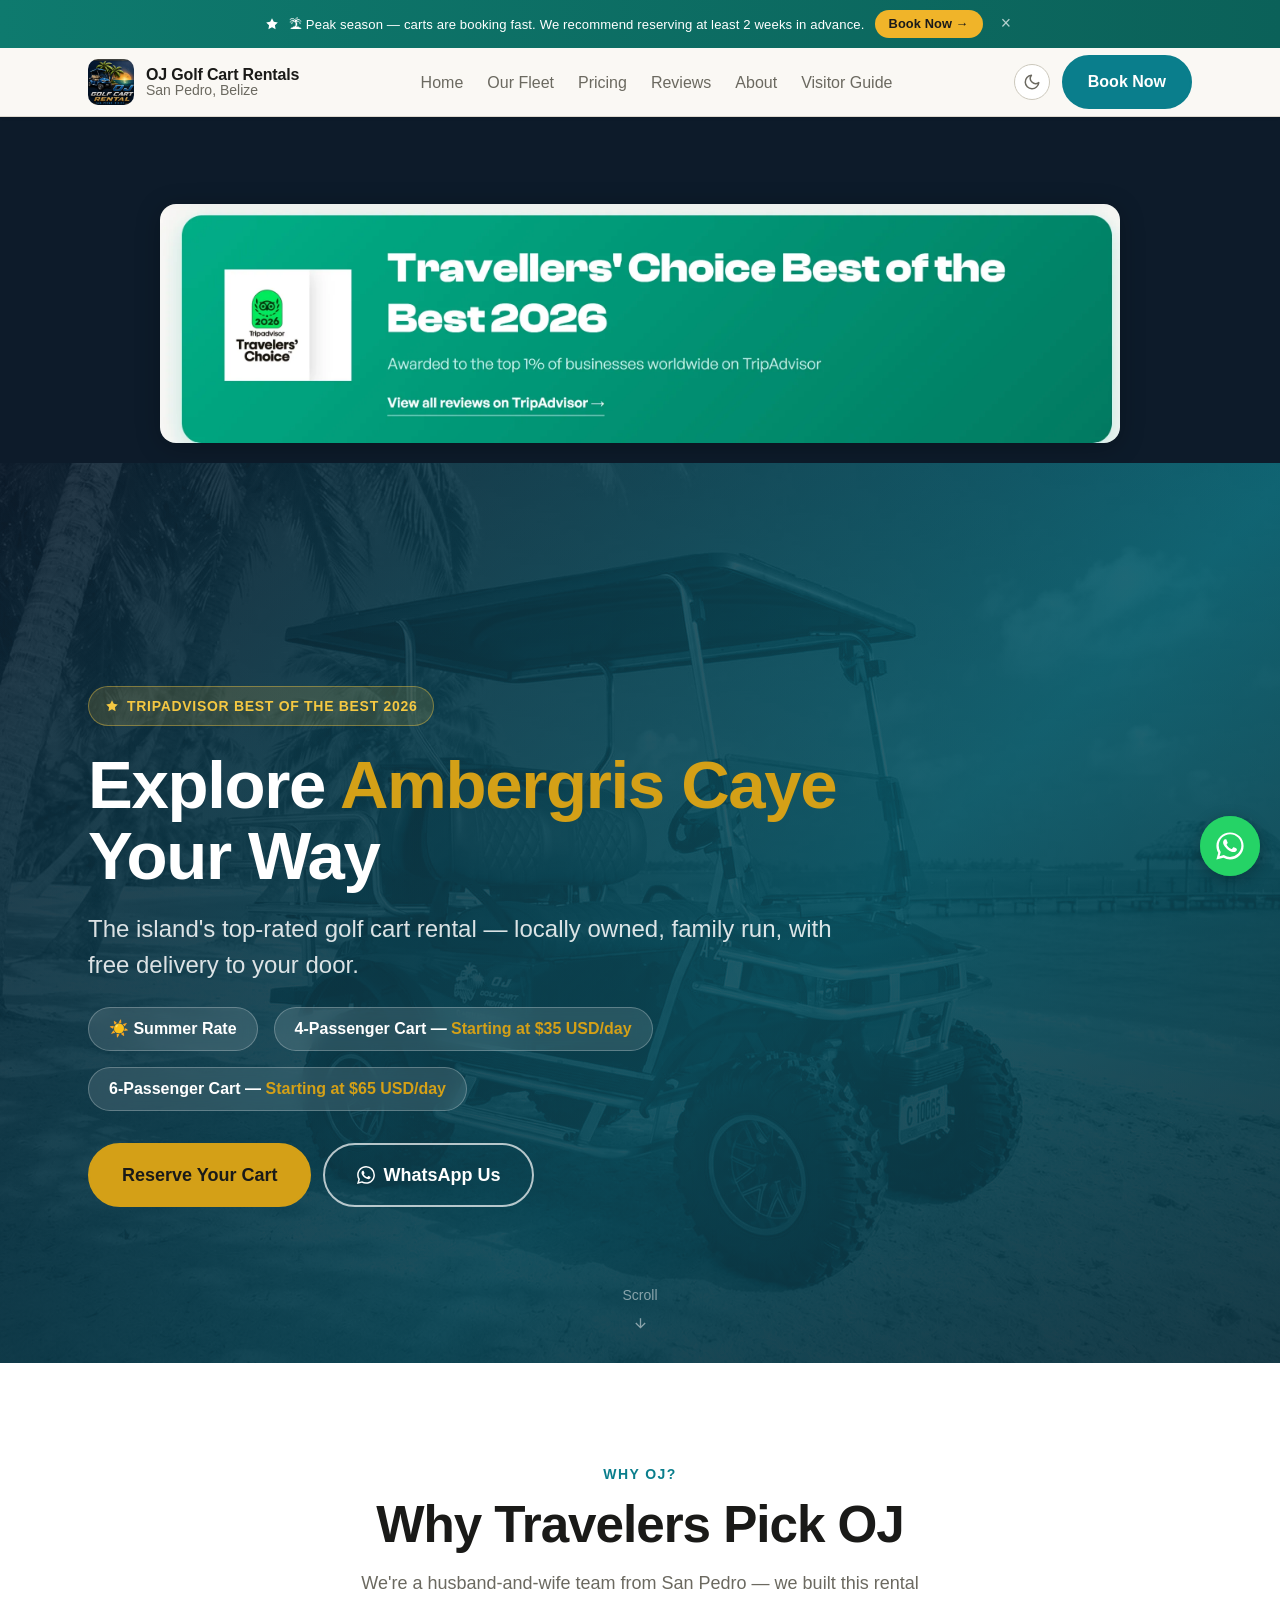
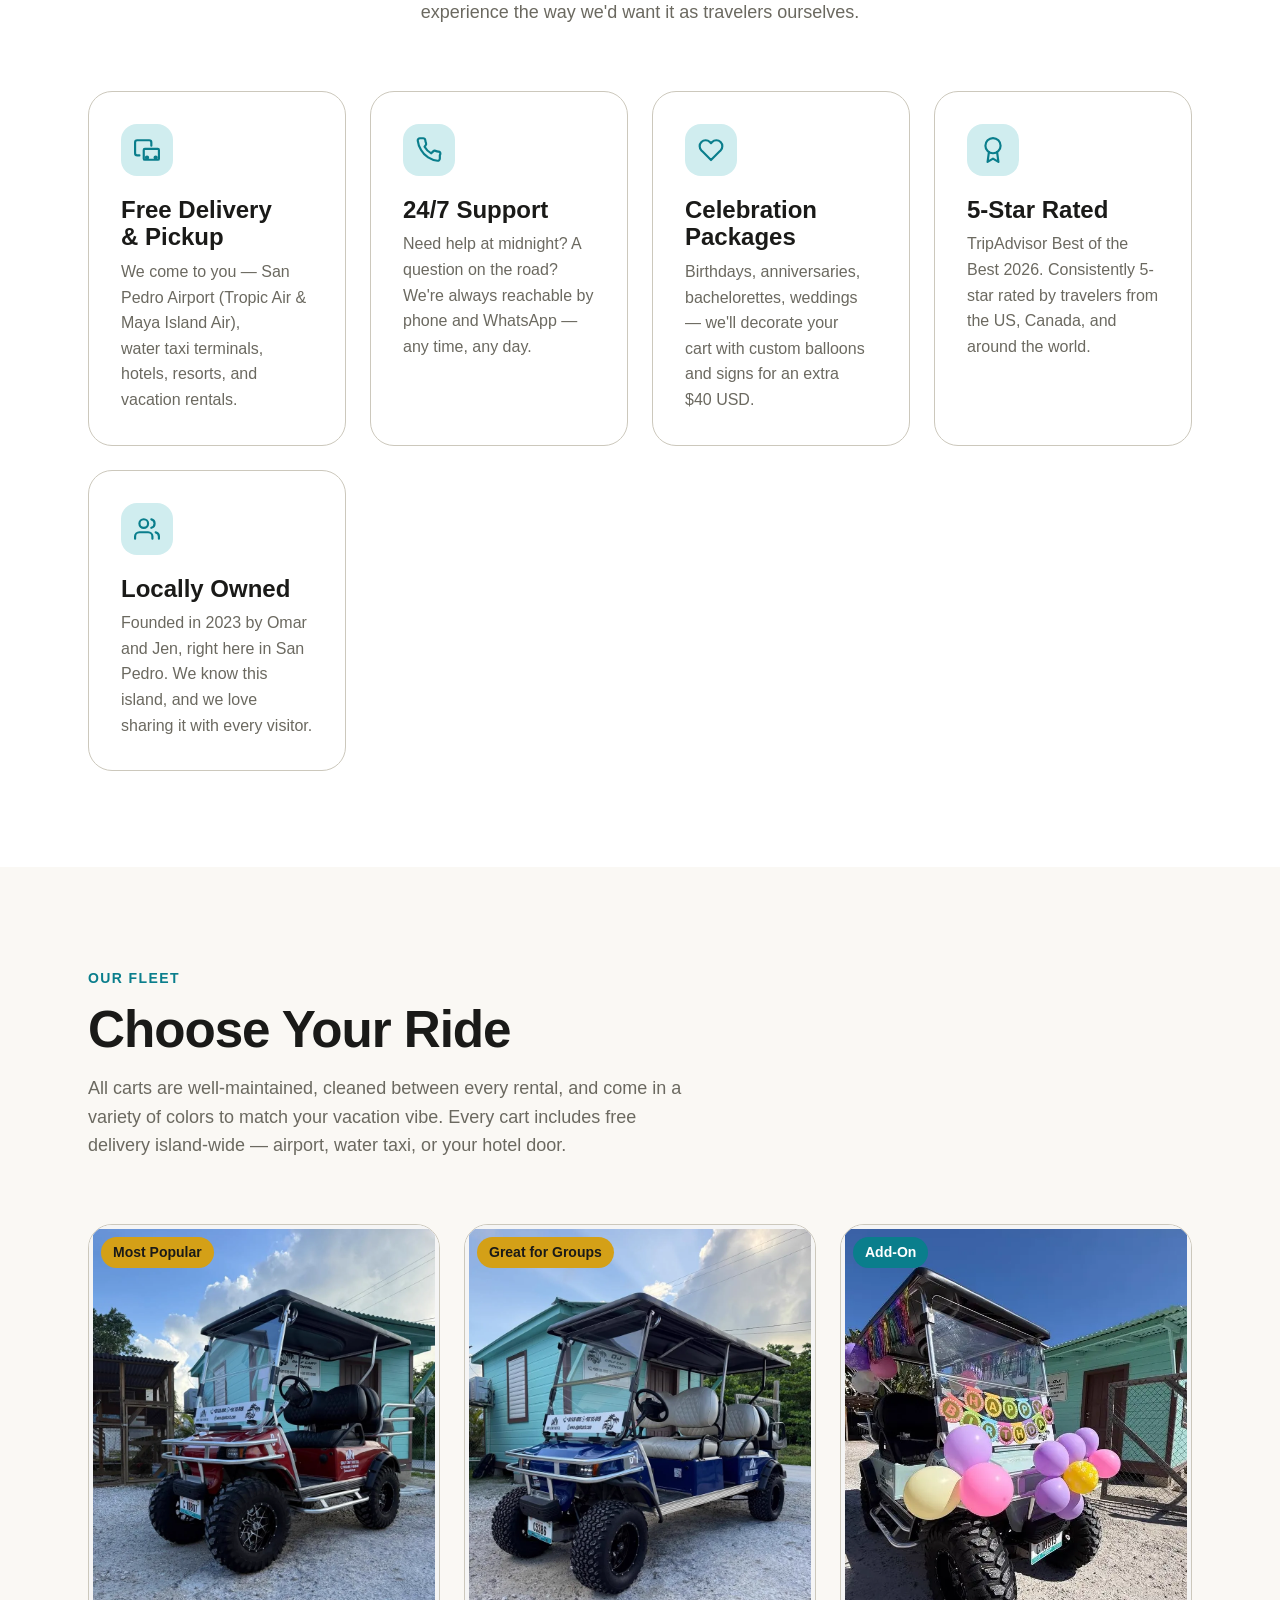
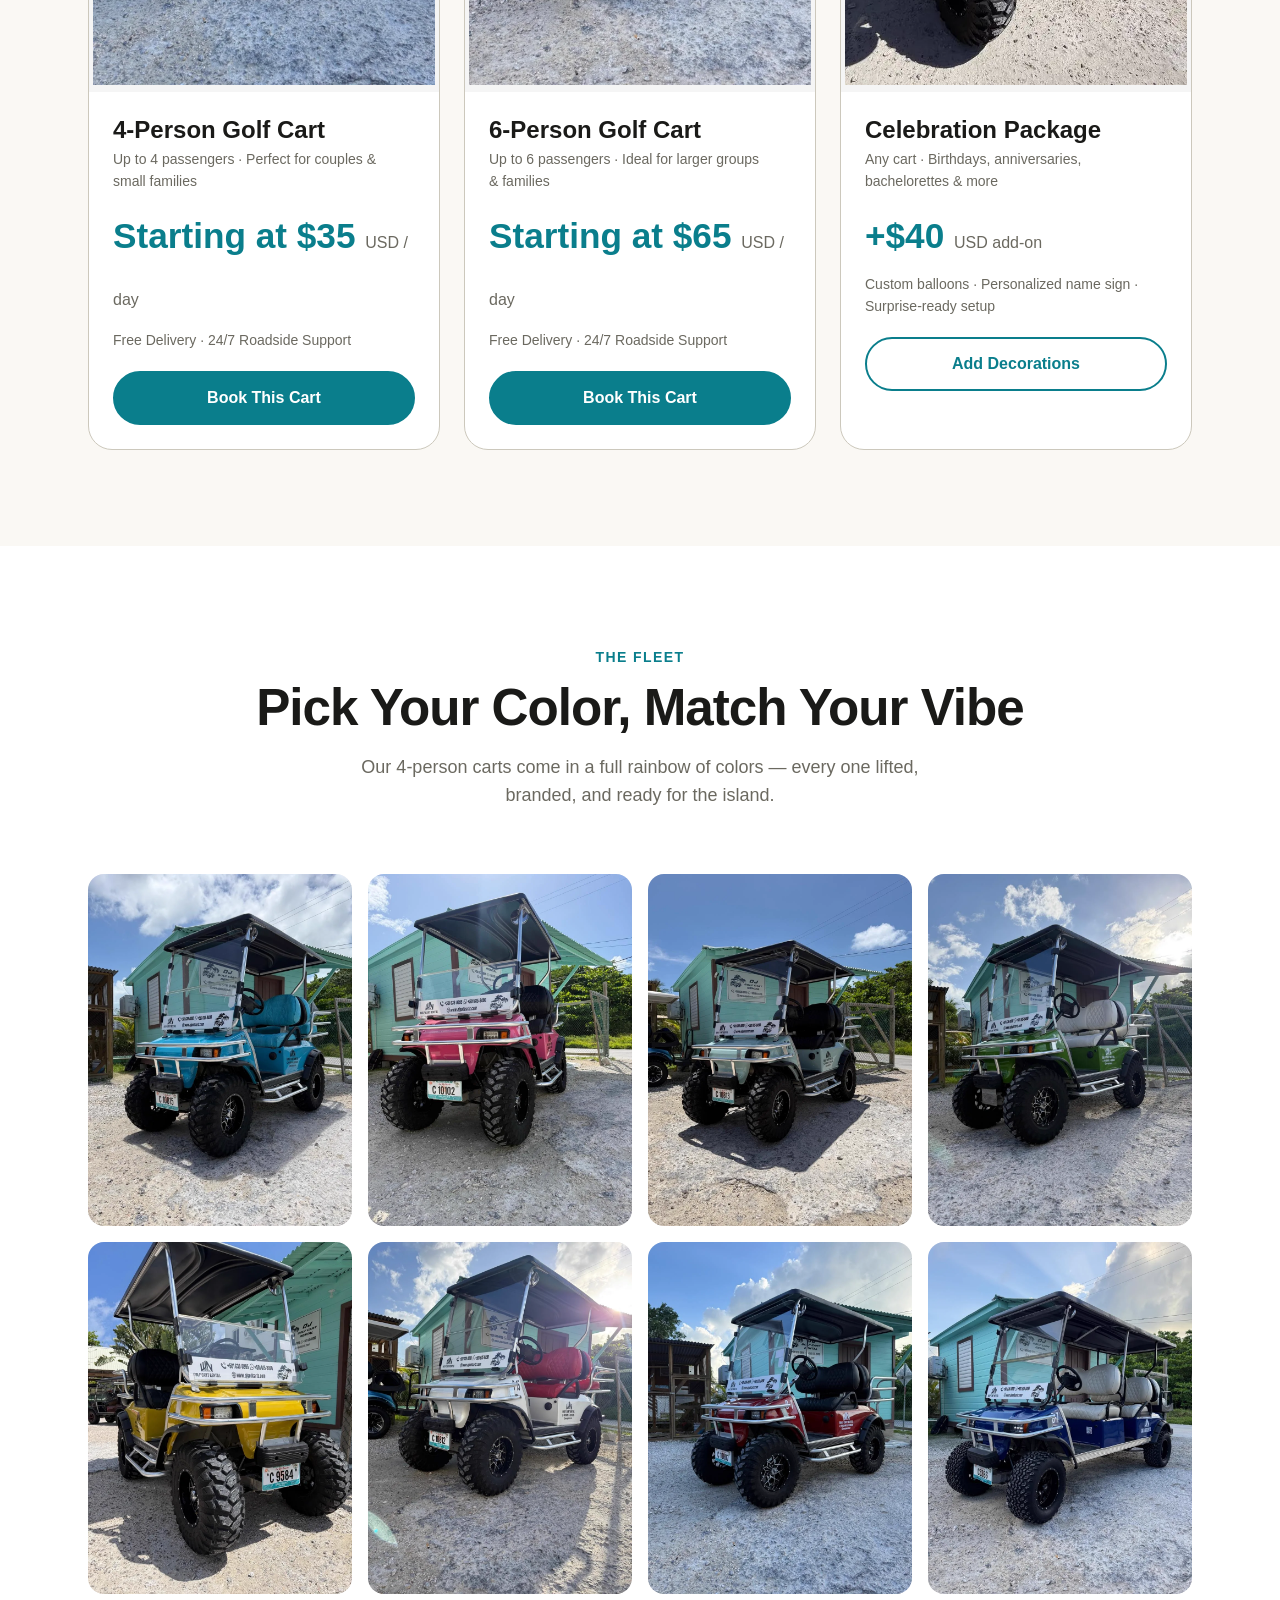
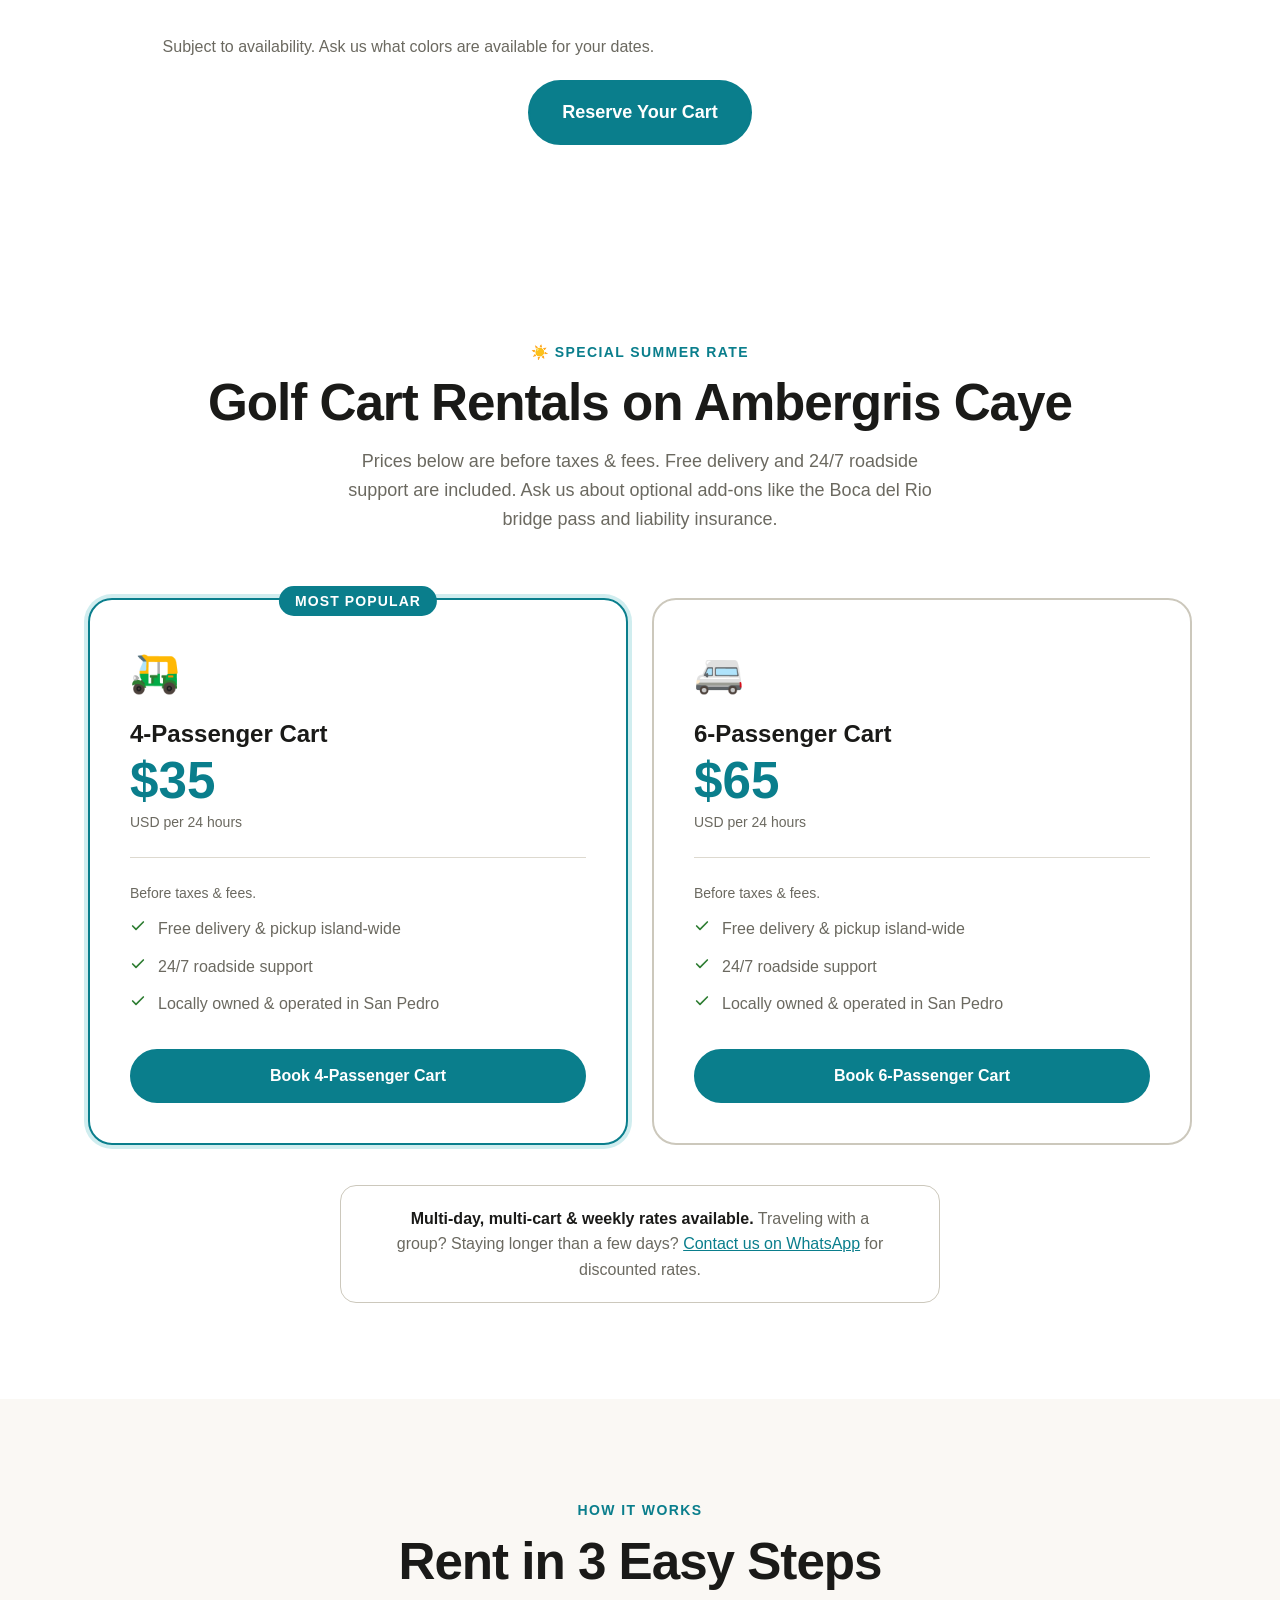
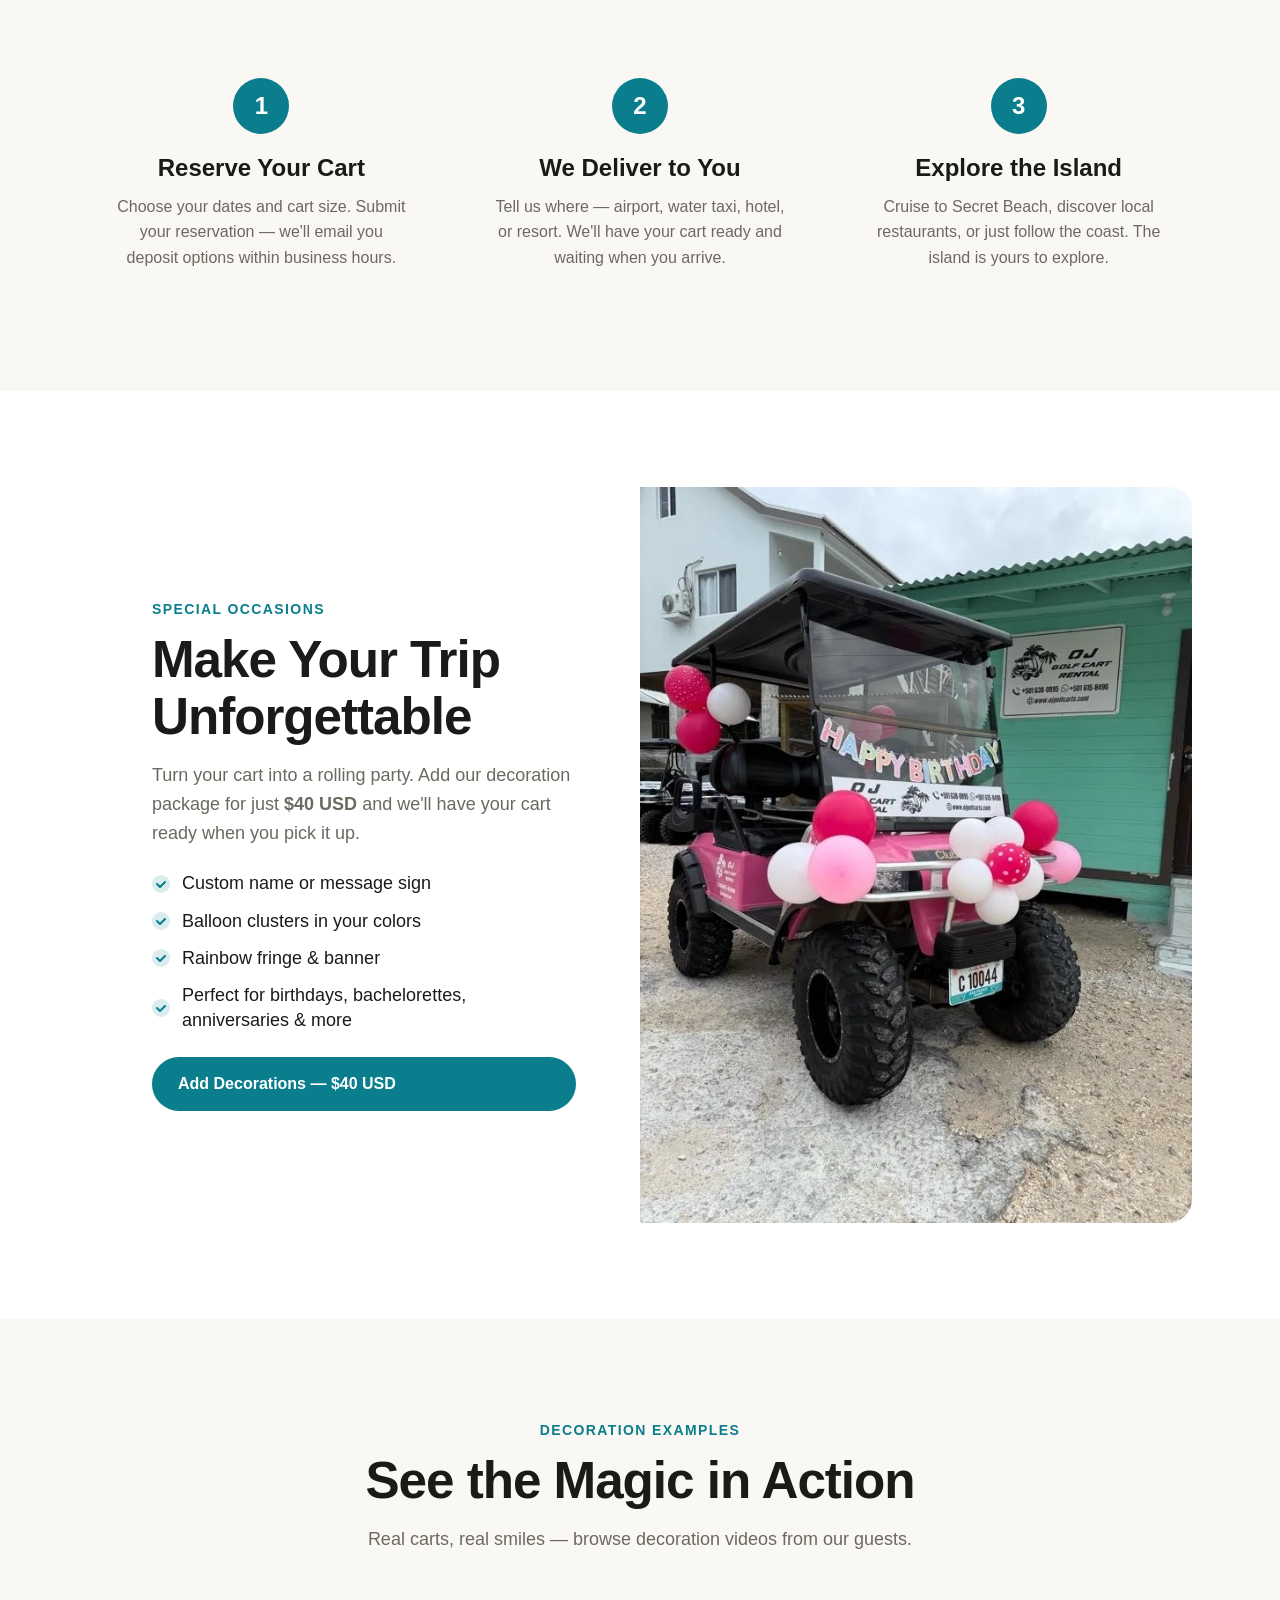
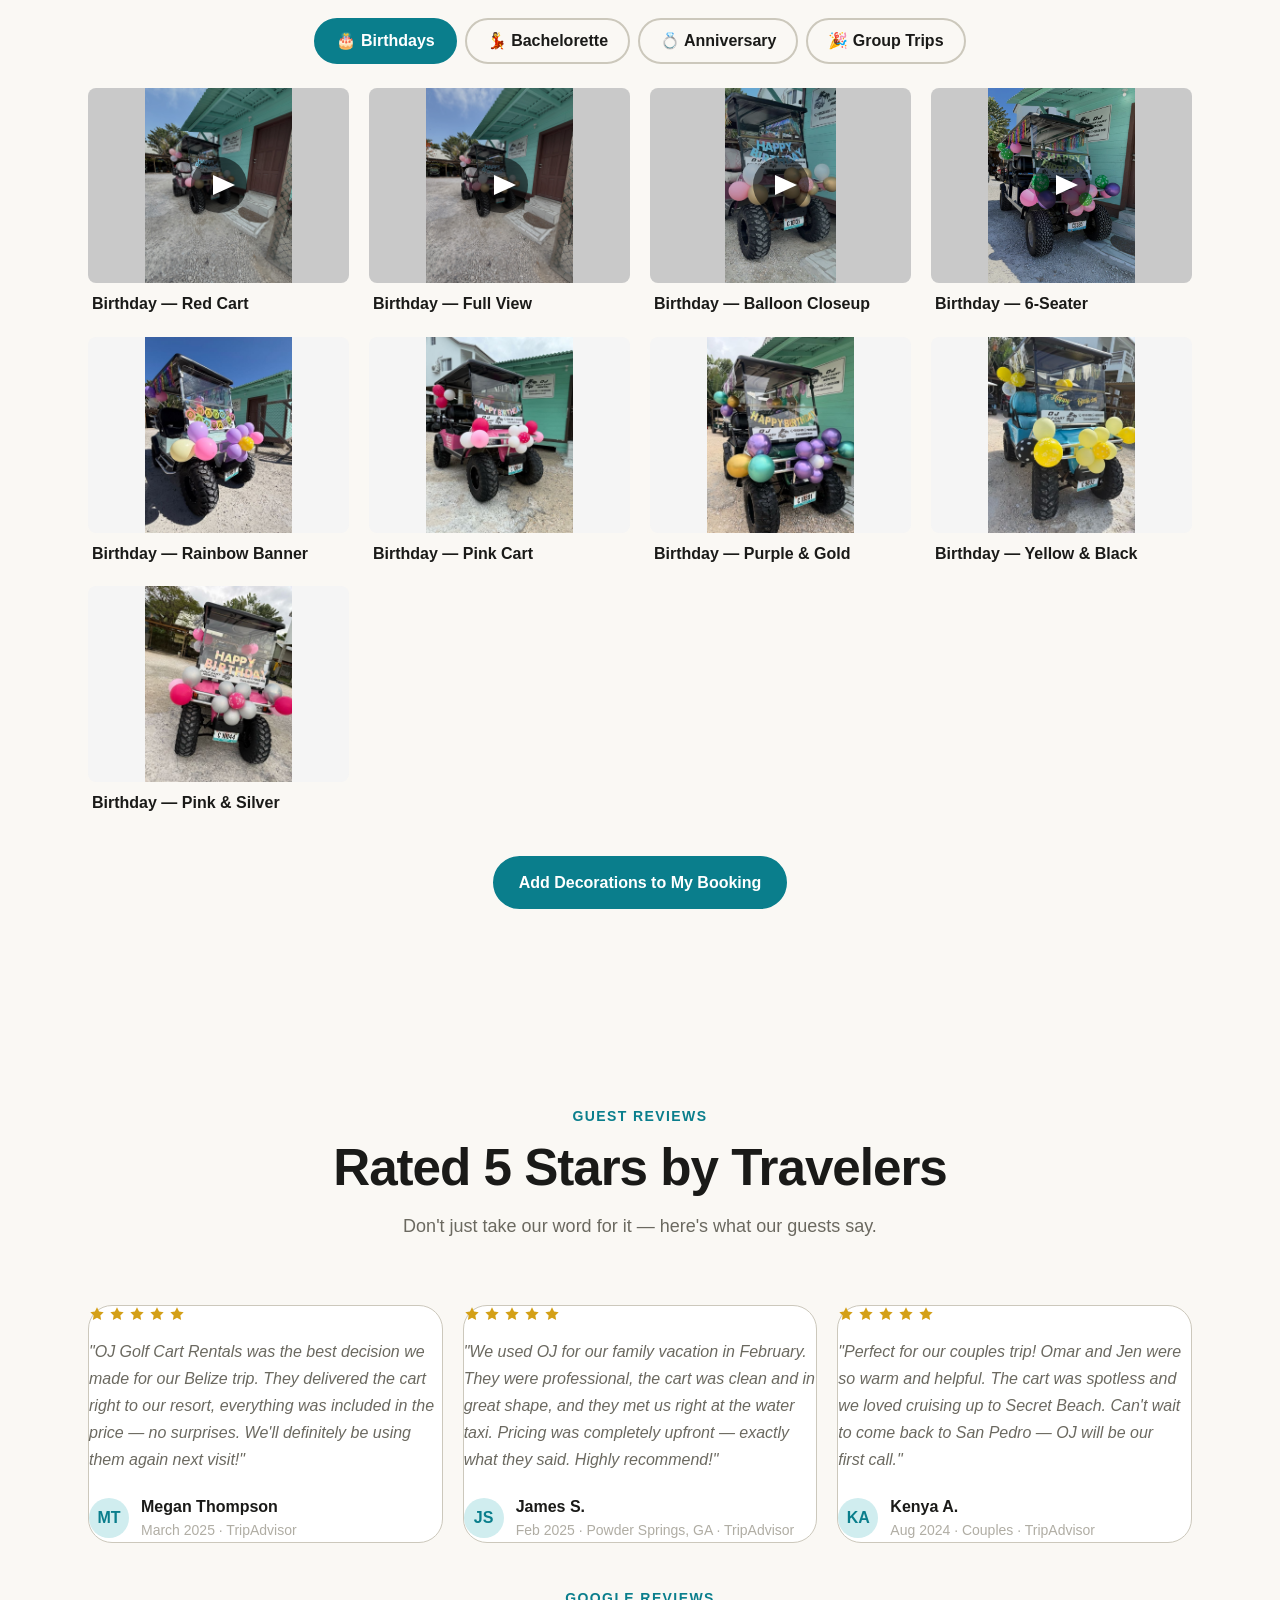
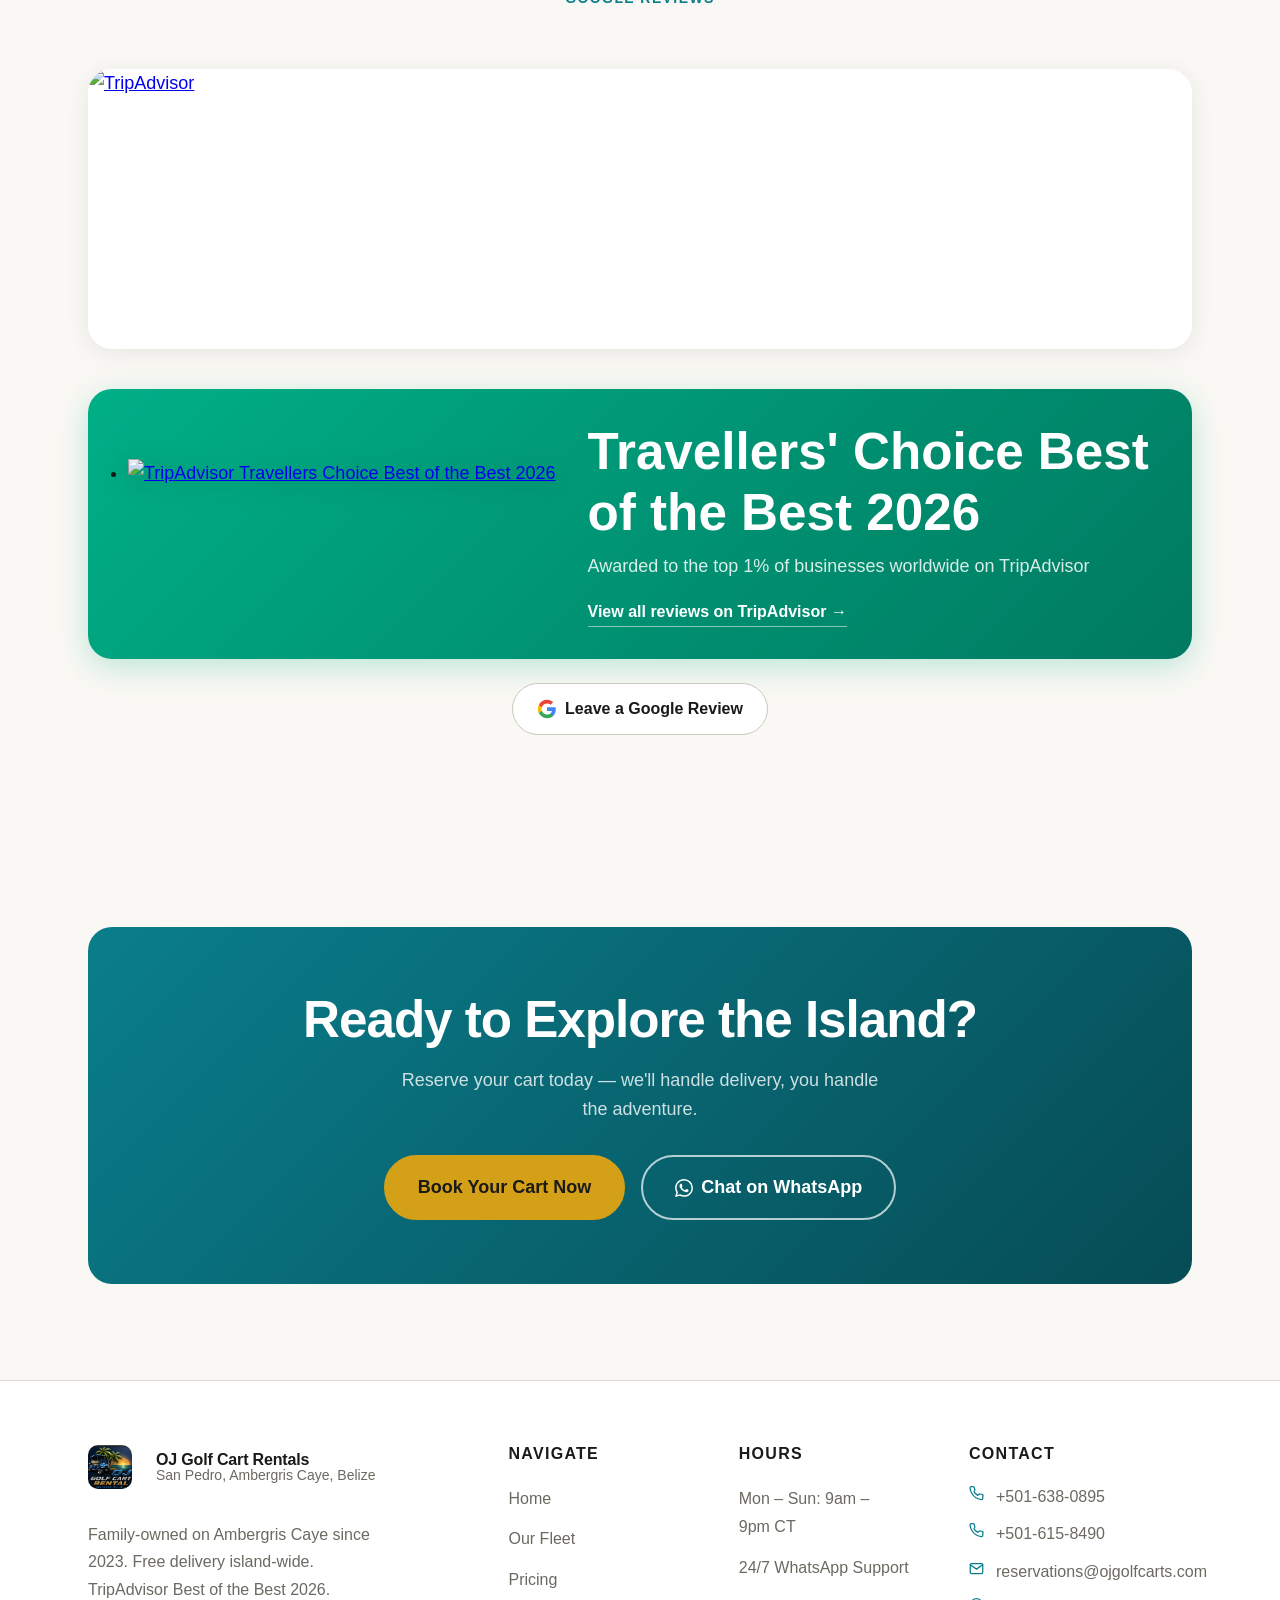
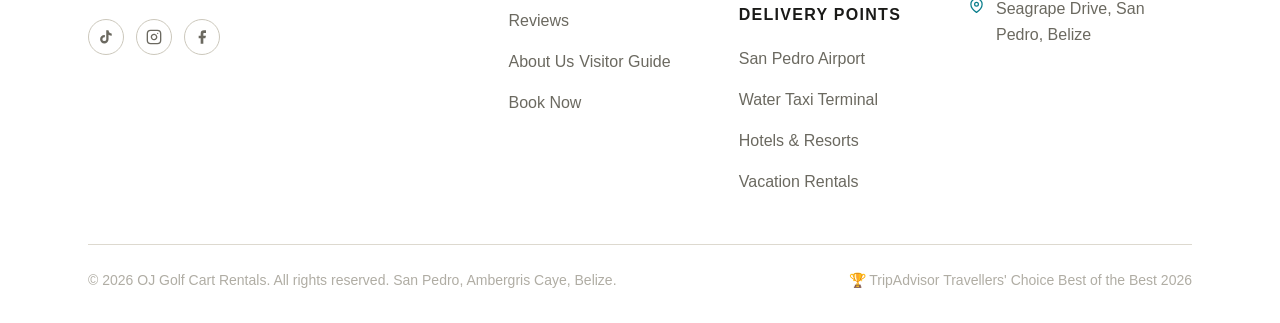
==== commit a87dc2c1: "Add blue-cart beach photo to homepage hero and booking page" ====
--- a/index.html
+++ b/index.html
@@ -21,13 +21,13 @@
   <!-- Performance: preconnect + preload LCP hero image -->
   <link rel="preconnect" href="https://fonts.googleapis.com" crossorigin />
   <link rel="preconnect" href="https://elfsightcdn.com" crossorigin />
-  <link rel="preload" as="image" href="images/fleet_teal_4p.webp" type="image/webp" />
+  <link rel="preload" as="image" href="images/hero_blue_beach.webp" type="image/webp" />
   <!-- Open Graph -->
   <meta property="og:title" content="Golf Cart Rentals San Pedro Belize | OJ Golf Cart Rentals" />
   <meta property="og:description" content="The #1 rated golf cart rental on Ambergris Caye. Special summer rate — 4-passenger from $35/day · 6-passenger from $65/day (before taxes &amp; fees). Free delivery island-wide. TripAdvisor Best of the Best 2026." />
   <meta property="og:type" content="website" />
   <meta property="og:url" content="https://www.ojgolfcarts.com/" />
-  <meta property="og:image" content="https://www.ojgolfcarts.com/images/cart_birthday_wide.jpg" />
+  <meta property="og:image" content="https://www.ojgolfcarts.com/images/hero_blue_beach.jpg" />
 
   <!-- Twitter Card -->
   <meta name="twitter:card" content="summary_large_image" />
@@ -325,9 +325,9 @@
   <section class="hero" aria-label="Hero">
     <div class="hero__bg">
       <picture>
-        <source srcset="images/fleet_teal_4p.webp" type="image/webp" />
-        <img src="images/fleet_teal_4p.jpg"
-             alt="OJ Golf Cart Rentals fleet — turquoise 4-person golf cart in San Pedro Belize"
+        <source srcset="images/hero_blue_beach.webp" type="image/webp" />
+        <img src="images/hero_blue_beach.jpg"
+             alt="OJ Golf Cart Rentals blue 4-passenger golf cart on the beach with palm trees and pier in San Pedro, Ambergris Caye, Belize"
              class="hero__bg-img"
              loading="eager" fetchpriority="high" />
       </picture>
--- a/css/style.css
+++ b/css/style.css
@@ -924,6 +924,21 @@
   color: rgba(255,255,255,0.8);
   max-width: 50ch;
   margin-inline: auto;
+}
+.booking-hero__image {
+  display: block;
+  margin: var(--space-8) auto 0;
+  max-width: 720px;
+  width: 100%;
+  border-radius: var(--radius-2xl);
+  overflow: hidden;
+  box-shadow: 0 20px 40px rgba(0,0,0,0.25);
+}
+.booking-hero__image img {
+  display: block;
+  width: 100%;
+  height: auto;
+  object-fit: cover;
 }
 .booking-layout {
   display: grid;
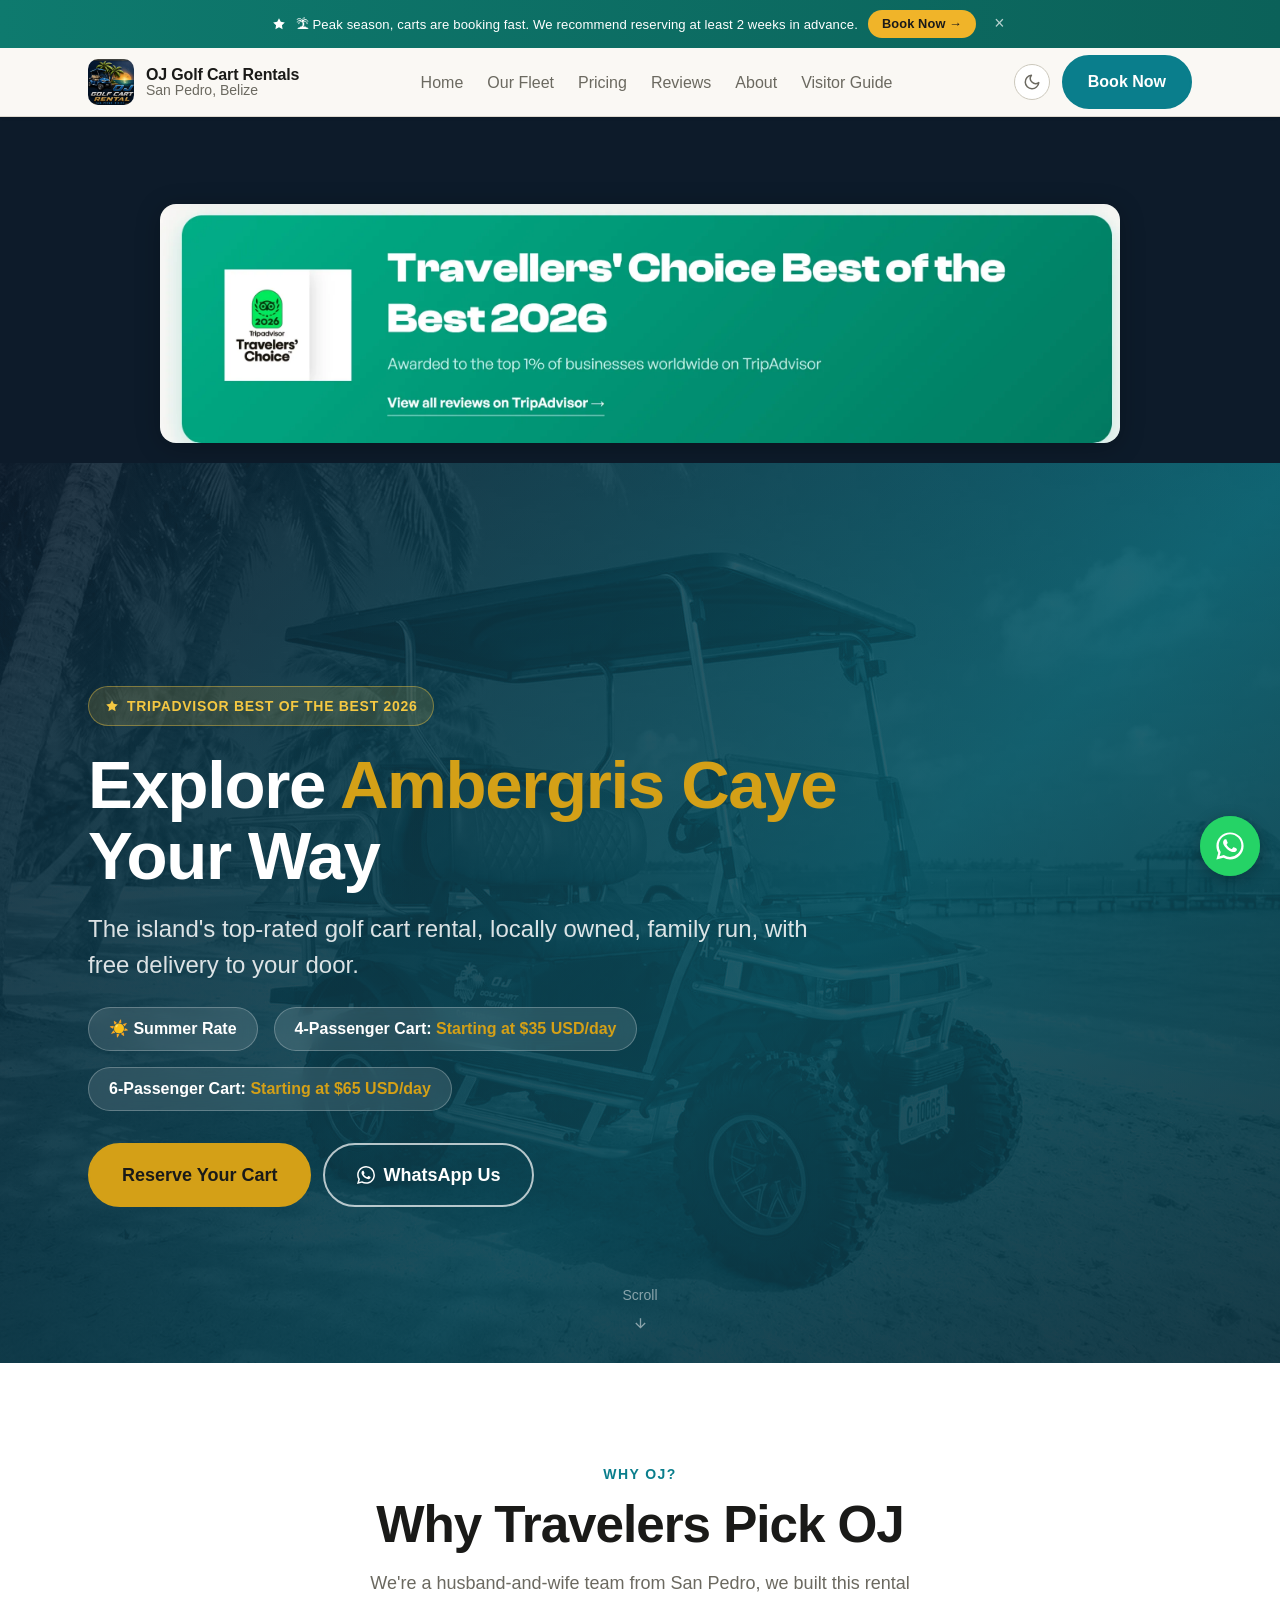
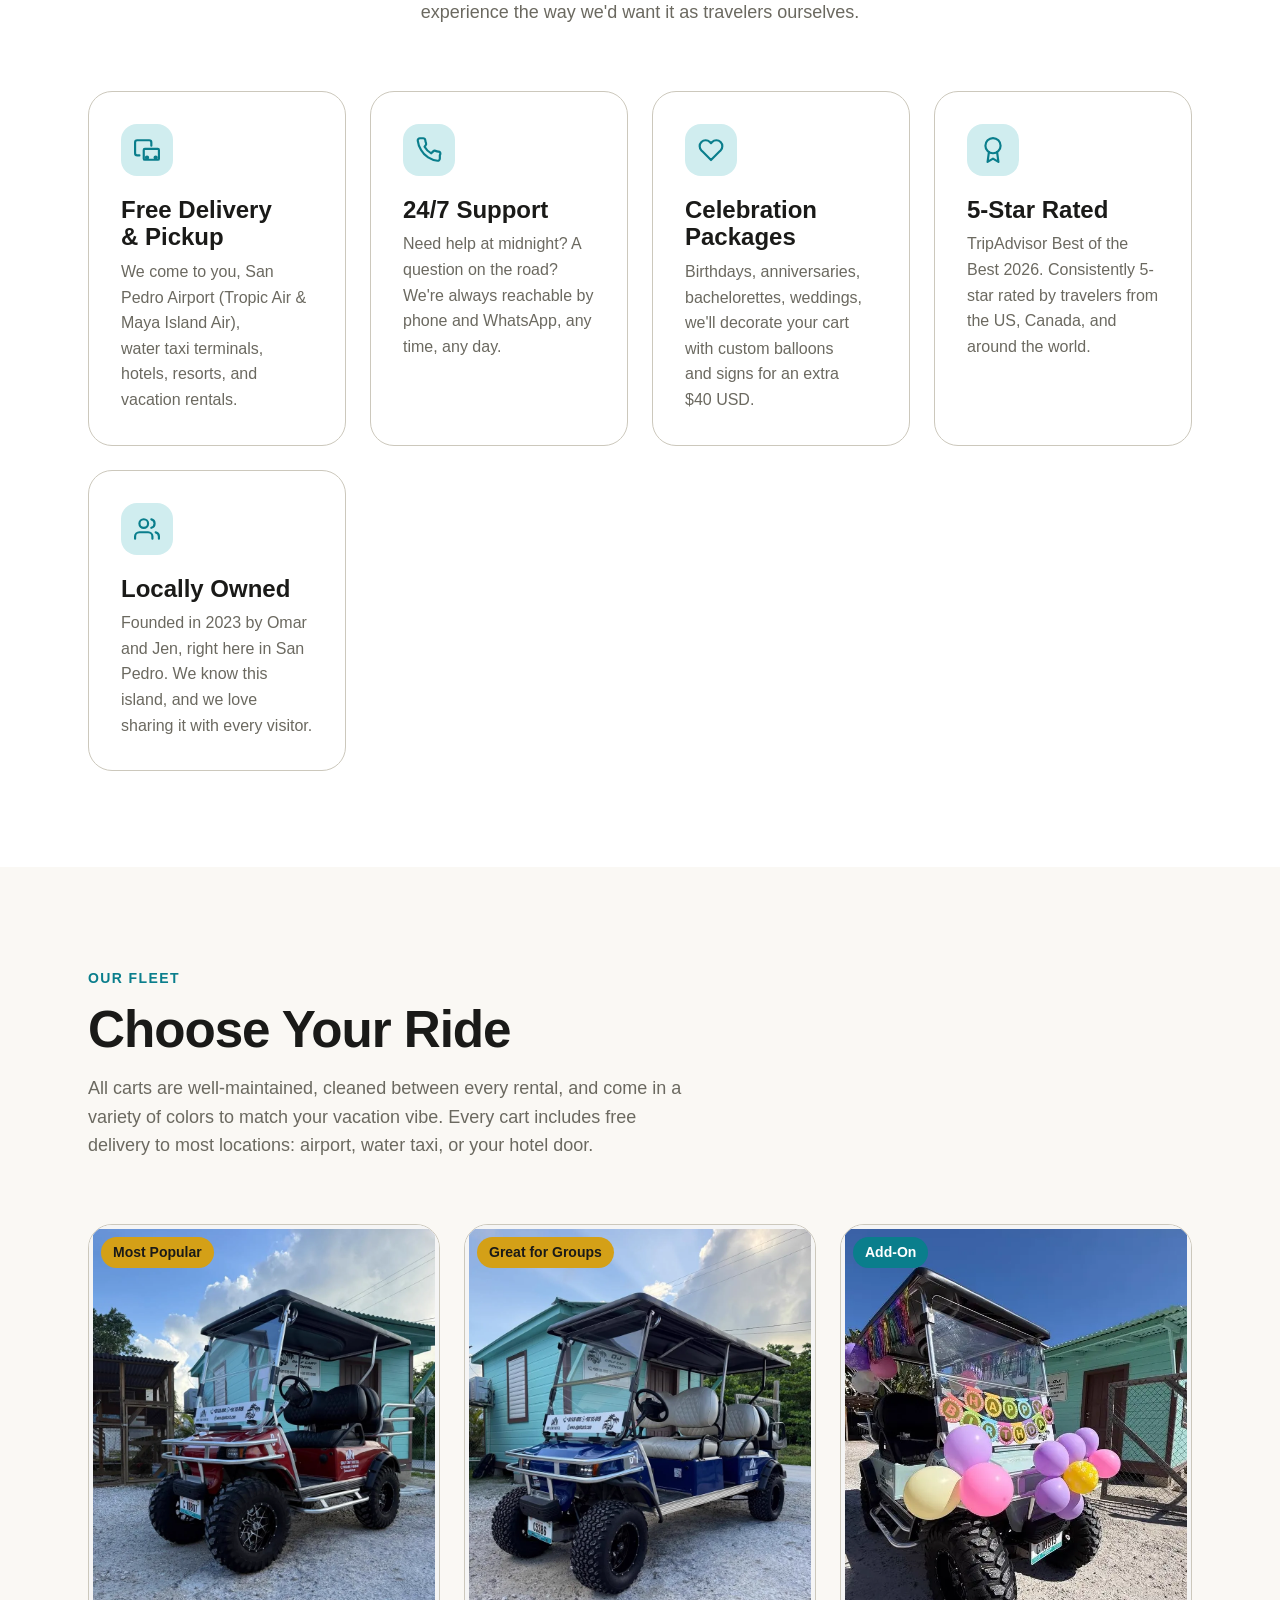
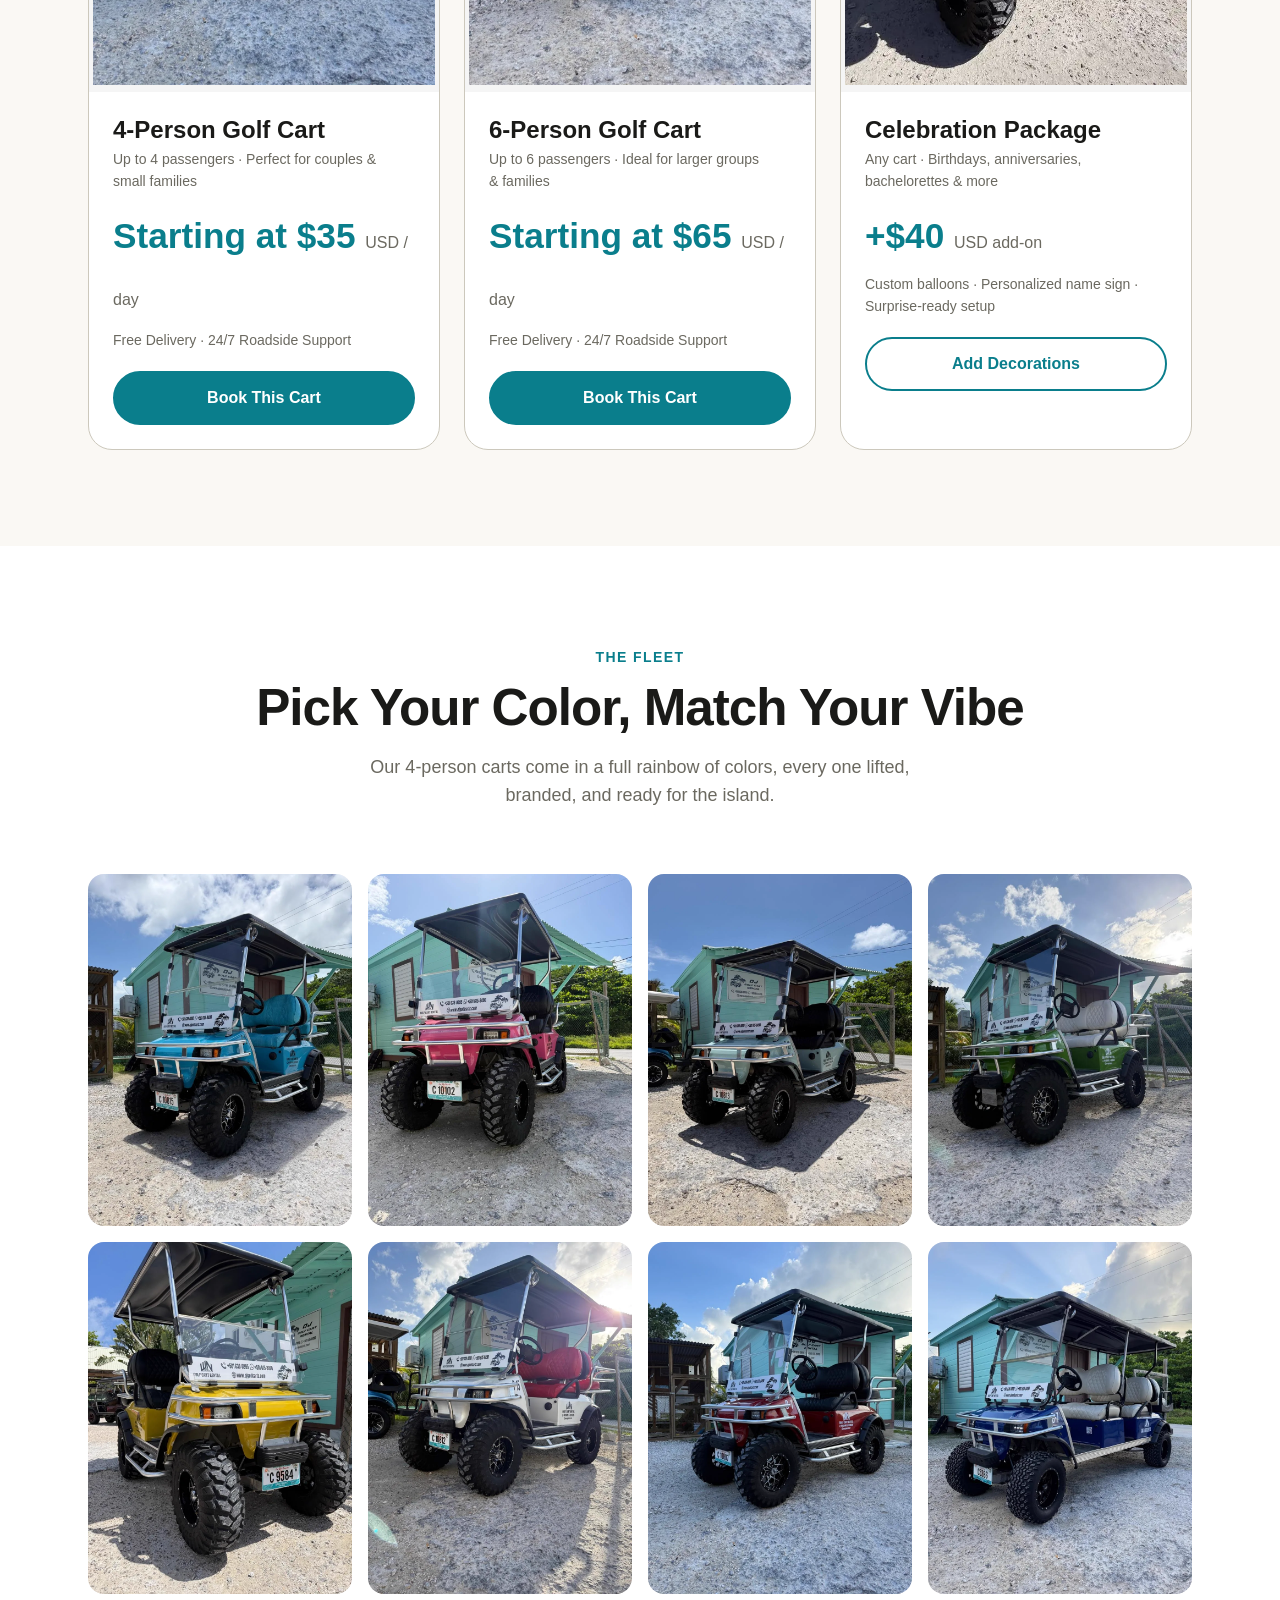
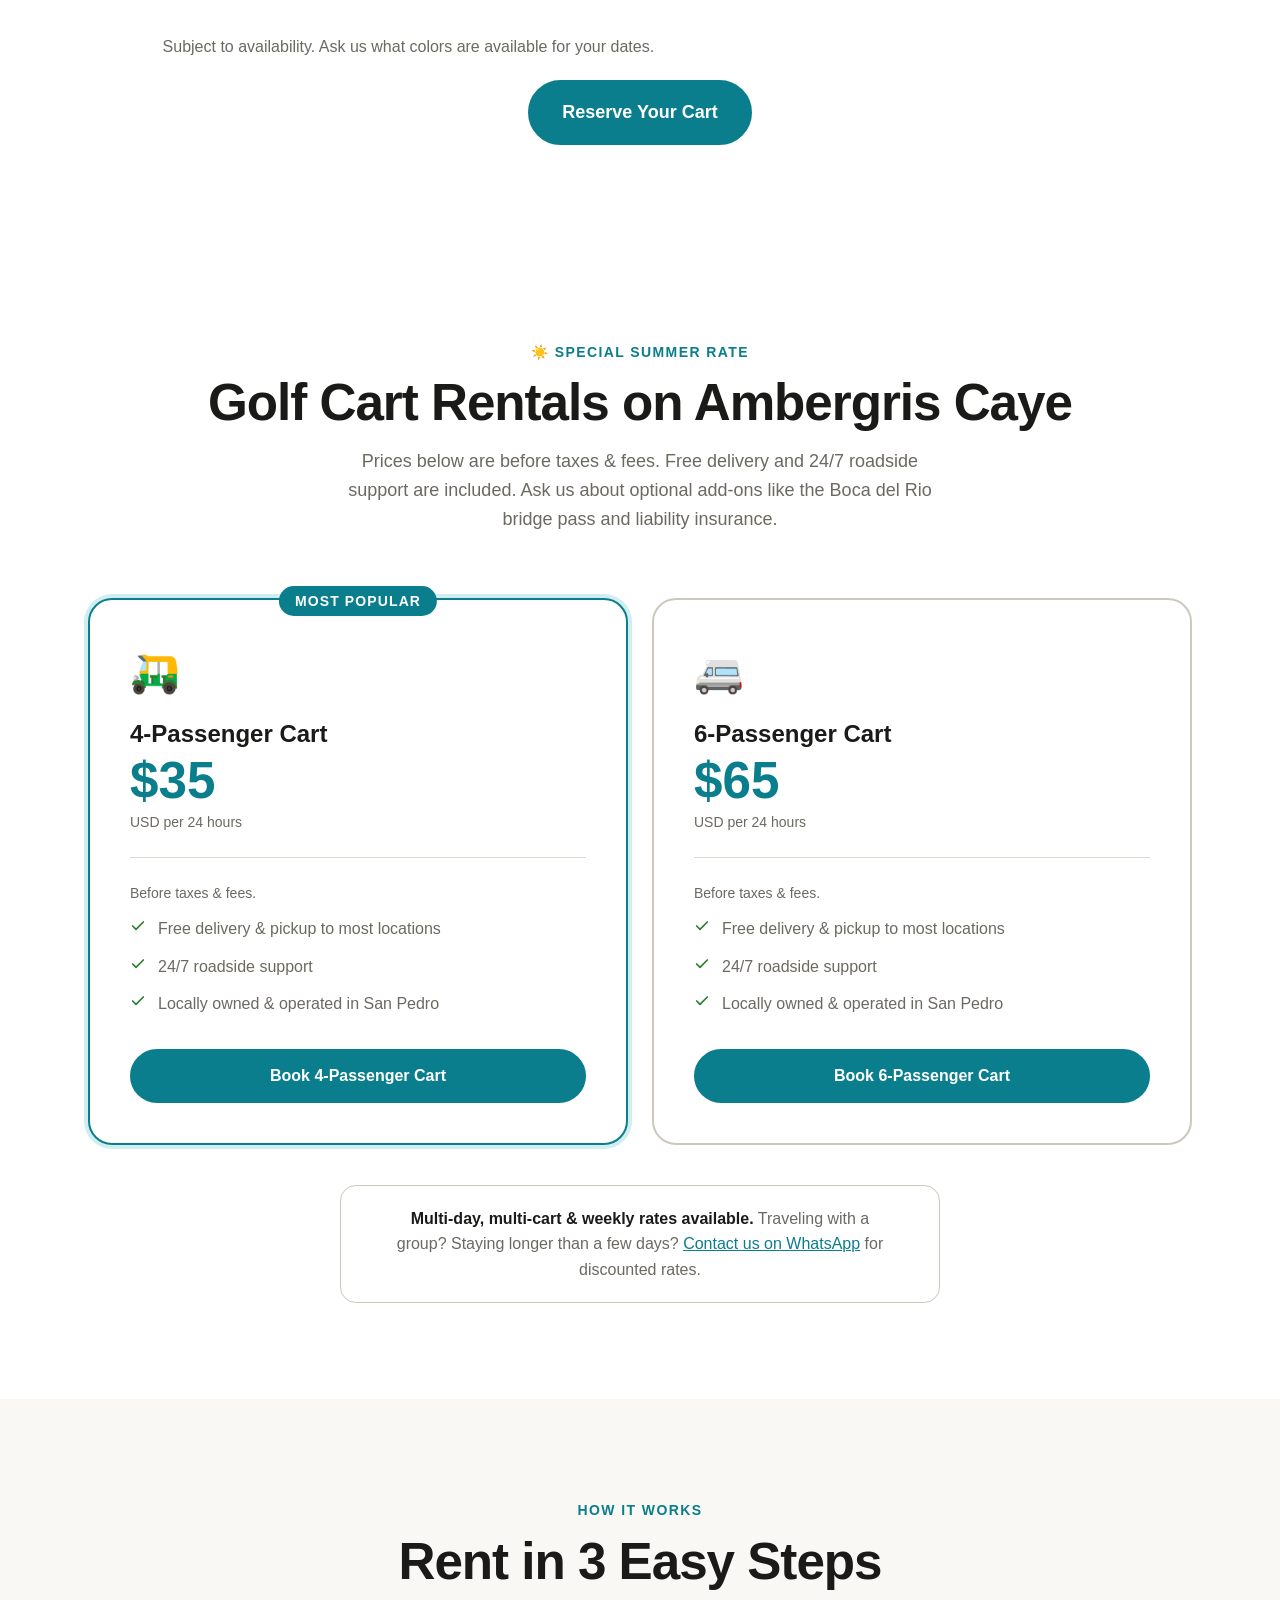
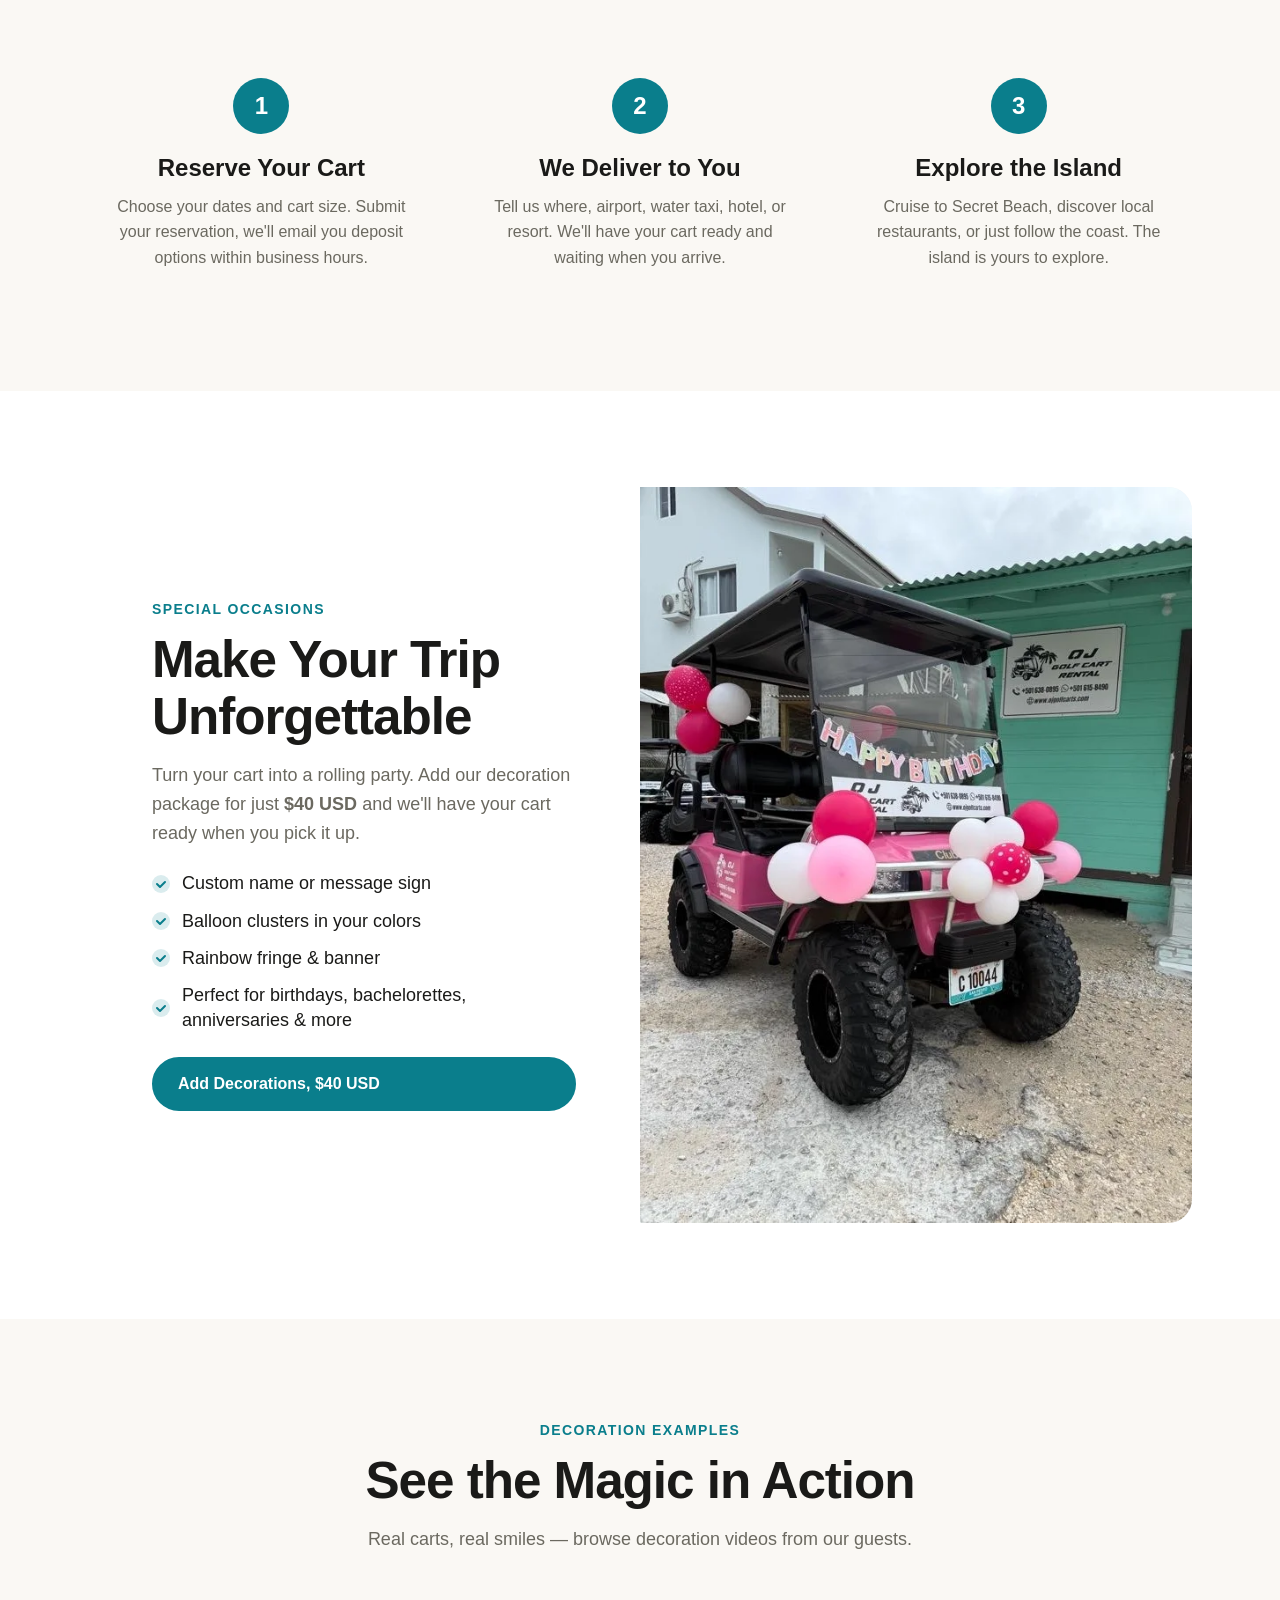
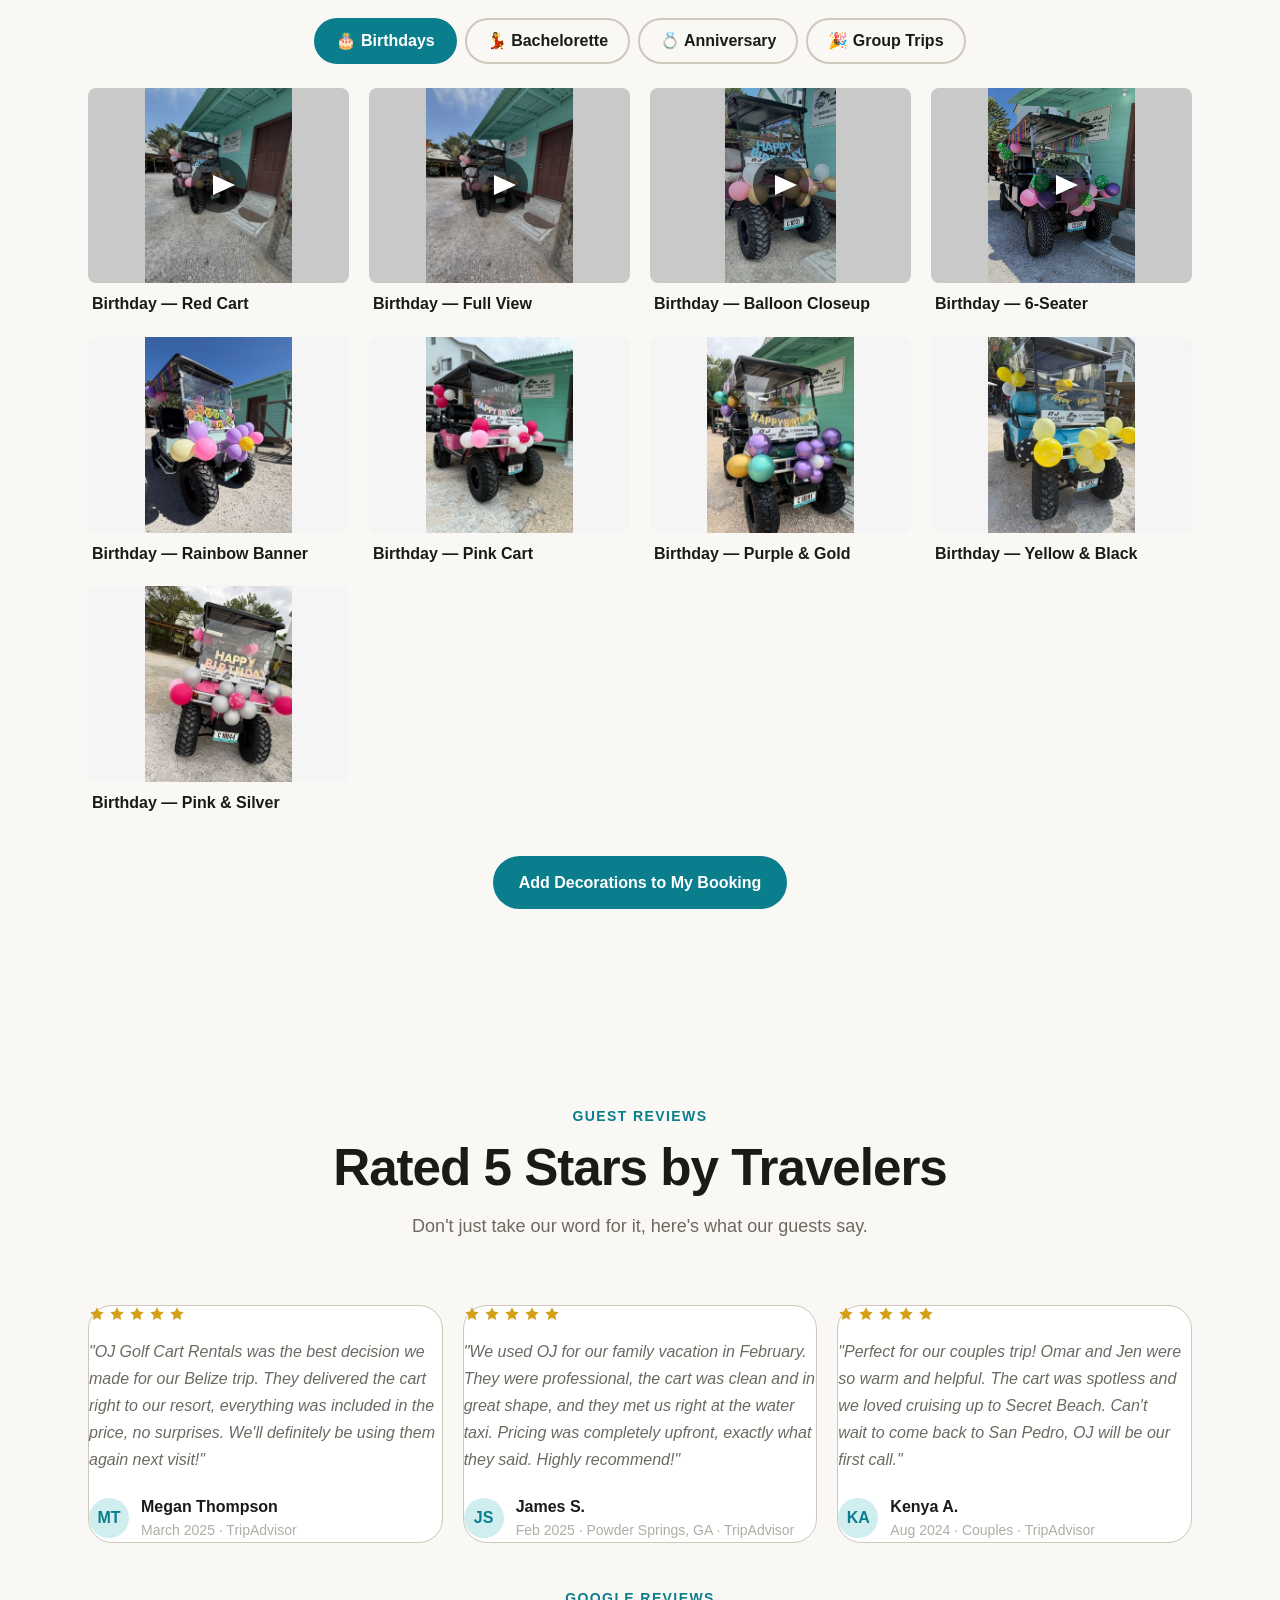
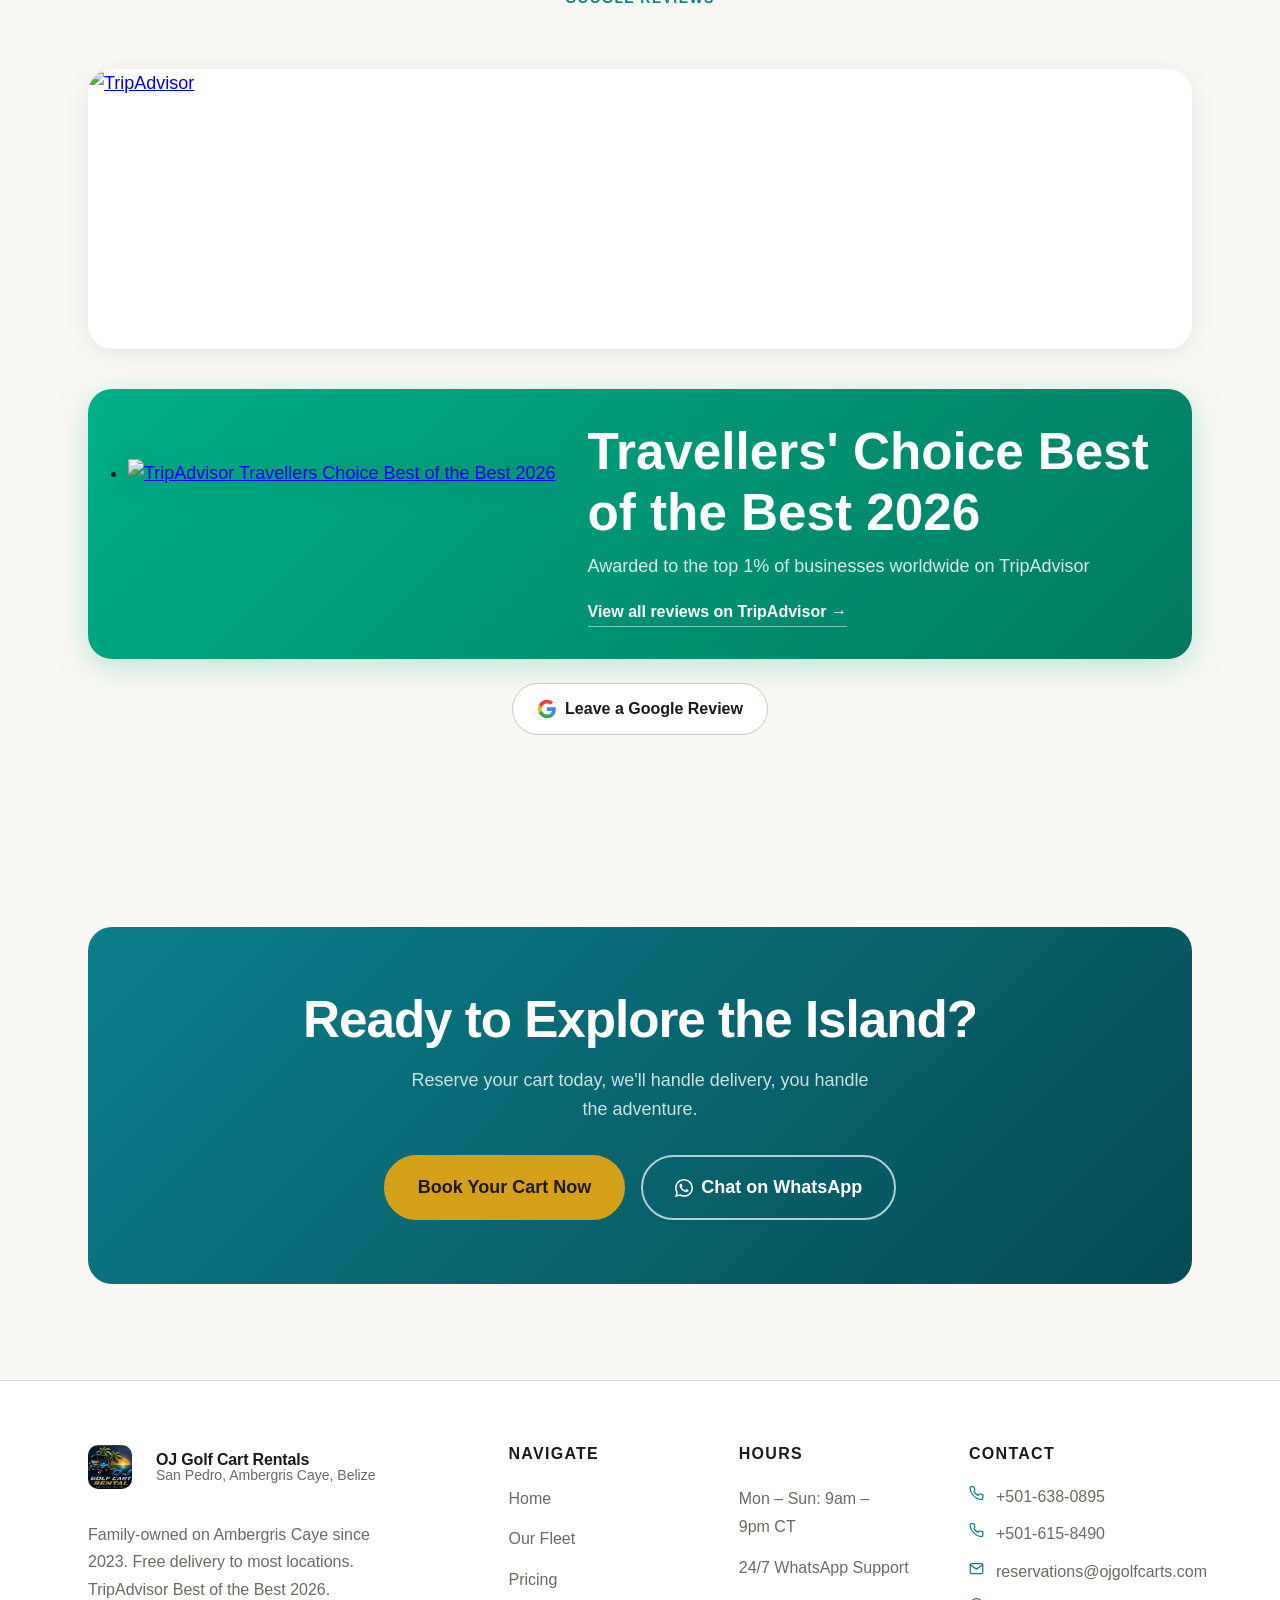
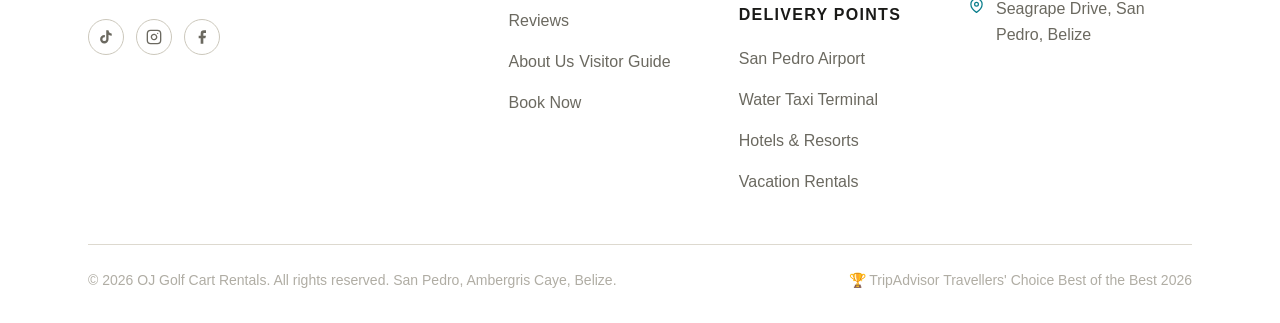
==== commit ac966698: "Reword island-wide delivery to most locations, remove em dashes site-wide" ====
--- a/index.html
+++ b/index.html
@@ -14,7 +14,7 @@
 
   <!-- SEO Meta Tags -->
   <title>Golf Cart Rental San Pedro Belize | Free Delivery | OJ Golf Carts</title>
-  <meta name="description" content="Golf cart rentals in San Pedro, Belize. Special summer rate — 4-passenger from $35/day, 6-passenger from $65/day (before taxes &amp; fees). Free delivery island-wide. TripAdvisor Best of the Best 2026." />
+  <meta name="description" content="Golf cart rentals in San Pedro, Belize. Special summer rate: 4-passenger from $35/day, 6-passenger from $65/day (before taxes &amp; fees). Free delivery to most locations. TripAdvisor Best of the Best 2026." />
   <meta name="keywords" content="golf cart rental San Pedro Belize, Ambergris Caye golf cart rental, golf cart hire Belize, Secret Beach golf cart, San Pedro transportation, OJ Golf Cart Rentals" />
   <link rel="canonical" href="https://www.ojgolfcarts.com/" />
 
@@ -24,15 +24,15 @@
   <link rel="preload" as="image" href="images/hero_blue_beach.webp" type="image/webp" />
   <!-- Open Graph -->
   <meta property="og:title" content="Golf Cart Rentals San Pedro Belize | OJ Golf Cart Rentals" />
-  <meta property="og:description" content="The #1 rated golf cart rental on Ambergris Caye. Special summer rate — 4-passenger from $35/day · 6-passenger from $65/day (before taxes &amp; fees). Free delivery island-wide. TripAdvisor Best of the Best 2026." />
+  <meta property="og:description" content="The #1 rated golf cart rental on Ambergris Caye. Special summer rate: 4-passenger from $35/day · 6-passenger from $65/day (before taxes &amp; fees). Free delivery to most locations. TripAdvisor Best of the Best 2026." />
   <meta property="og:type" content="website" />
   <meta property="og:url" content="https://www.ojgolfcarts.com/" />
   <meta property="og:image" content="https://www.ojgolfcarts.com/images/hero_blue_beach.jpg" />
 
   <!-- Twitter Card -->
   <meta name="twitter:card" content="summary_large_image" />
-  <meta name="twitter:title" content="OJ Golf Cart Rentals — San Pedro Belize" />
-  <meta name="twitter:description" content="Explore Ambergris Caye your way. Special summer rate — golf carts from $35/day (before taxes &amp; fees). Free delivery included." />
+  <meta name="twitter:title" content="OJ Golf Cart Rentals: San Pedro Belize" />
+  <meta name="twitter:description" content="Explore Ambergris Caye your way. Special summer rate: golf carts from $35/day (before taxes &amp; fees). Free delivery included." />
 
   <!-- Structured Data: AutoRental + FAQ -->
   <script type="application/ld+json">
@@ -45,7 +45,7 @@
     "@context": "https://schema.org",
     "@type": "LocalBusiness",
     "name": "OJ Golf Cart Rentals",
-    "description": "Premier golf cart rental service on Ambergris Caye, Belize. Special summer rate — 4-passenger from $35/day, 6-passenger from $65/day, before taxes and fees. Free delivery island-wide and 24/7 roadside assistance.",
+    "description": "Premier golf cart rental service on Ambergris Caye, Belize. Special summer rate: 4-passenger from $35/day, 6-passenger from $65/day, before taxes and fees. Free delivery to most locations and 24/7 roadside assistance.",
     "url": "https://www.ojgolfcarts.com",
     "telephone": ["+5016380895", "+5016158490"],
     "email": "reservations@ojgolfcarts.com",
@@ -175,7 +175,7 @@
   <!-- SUMMER SALE BANNER -->
   <div id="summer-banner" role="alert" style="background:linear-gradient(90deg,#f0b429,#ff8c42);color:#1a1a1a;text-align:center;padding:11px 16px;font-size:0.85rem;font-weight:700;letter-spacing:0.01em;display:flex;align-items:center;justify-content:center;gap:10px;flex-wrap:wrap;">
     <span style="font-size:1.1rem;">☀️</span>
-    <span>Summer Sale — 4-seaters from $35/day &middot; 6-seaters from $65/day (before taxes &amp; fees).</span>
+    <span>Summer Sale, 4-seaters from $35/day &middot; 6-seaters from $65/day (before taxes &amp; fees).</span>
     <a href="book.html" style="background:#1a1a1a;color:#f0b429;padding:4px 16px;border-radius:999px;font-weight:800;text-decoration:none;white-space:nowrap;font-size:0.8rem;">Book Now →</a>
     <button onclick="document.getElementById('summer-banner').remove();updateNavOffset();" aria-label="Dismiss" style="background:none;border:none;color:rgba(0,0,0,0.55);cursor:pointer;font-size:1.1rem;line-height:1;padding:0 4px;margin-left:2px;">×</button>
   </div>
@@ -183,7 +183,7 @@
   <!-- PEAK SEASON AVAILABILITY BANNER -->
   <div id="avail-banner" role="alert" style="background:linear-gradient(90deg,#0e7a6e,#0b6159);color:#fff;text-align:center;padding:10px 16px;font-size:0.82rem;letter-spacing:0.01em;display:flex;align-items:center;justify-content:center;gap:10px;flex-wrap:wrap;">
     <svg width="14" height="14" viewBox="0 0 24 24" fill="currentColor" style="flex-shrink:0"><path d="M12 2l3.09 6.26L22 9.27l-5 4.87 1.18 6.88L12 17.77l-6.18 3.25L7 14.14 2 9.27l6.91-1.01L12 2z"/></svg>
-    <span id="avail-message">Peak season is here — carts book fast. Reserve yours before they're gone.</span>
+    <span id="avail-message">Peak season is here, carts book fast. Reserve yours before they're gone.</span>
     <a href="book.html" style="background:#f0b429;color:#1a1a1a;padding:4px 14px;border-radius:999px;font-weight:700;text-decoration:none;white-space:nowrap;font-size:0.8rem;">Book Now →</a>
     <button onclick="document.getElementById('avail-banner').remove();updateNavOffset();" aria-label="Dismiss" style="background:none;border:none;color:rgba(255,255,255,0.7);cursor:pointer;font-size:1.1rem;line-height:1;padding:0 4px;margin-left:4px;">×</button>
   </div>
@@ -192,7 +192,7 @@
 
   <!-- ===== STICKY MOBILE BOOK BUTTON ===== -->
   <div id="sticky-book" style="display:none;position:fixed;bottom:0;left:0;right:0;z-index:300;padding:12px 16px 16px;background:linear-gradient(to top,rgba(10,20,30,0.98) 70%,transparent);pointer-events:none;">
-    <a href="book.html" style="display:block;background:#f0b429;color:#1a1a1a;text-align:center;padding:14px;border-radius:12px;font-weight:800;font-size:1rem;text-decoration:none;pointer-events:all;box-shadow:0 4px 20px rgba(0,0,0,0.4);">Reserve Your Cart — Summer Rate from $35/day</a>
+    <a href="book.html" style="display:block;background:#f0b429;color:#1a1a1a;text-align:center;padding:14px;border-radius:12px;font-weight:800;font-size:1rem;text-decoration:none;pointer-events:all;box-shadow:0 4px 20px rgba(0,0,0,0.4);">Reserve Your Cart, Summer Rate from $35/day</a>
   </div>
   <script>
   // Show sticky mobile CTA after scrolling past hero, hide near footer
@@ -237,13 +237,13 @@
     var m = new Date().getMonth(); // 0=Jan
     var peak = [11,0,1,2,3]; // Dec–Apr
     if(peak.indexOf(m) !== -1){
-      msg.textContent = '🏝 Peak season — carts are booking fast. We recommend reserving at least 2 weeks in advance.';
+      msg.textContent = '🏝 Peak season, carts are booking fast. We recommend reserving at least 2 weeks in advance.';
     } else if(m >= 5 && m <= 8) {
-      msg.textContent = 'Book early — limited carts available.';
+      msg.textContent = 'Book early, limited carts available.';
     } else if(m === 4) {
-      msg.textContent = 'Great availability right now — book online in minutes, free delivery included.';
+      msg.textContent = 'Great availability right now, book online in minutes, free delivery included.';
     } else {
-      msg.textContent = 'Carts available — easy online booking, free delivery to your hotel or airport.';
+      msg.textContent = 'Carts available, easy online booking, free delivery to your hotel or airport.';
     }
   })();
   // Run offset update after DOM ready + on resize
@@ -259,7 +259,7 @@
 
         <!-- Logo -->
         <a href="index.html" class="nav__logo" aria-label="OJ Golf Cart Rentals - Home">
-          <img src="images/oj_logo.jpg" alt="OJ Golf Cart Rental — San Pedro, Belize" width="46" height="46" style="width:46px;height:46px;object-fit:cover;border-radius:10px;display:block;" />
+          <img src="images/oj_logo.jpg" alt="OJ Golf Cart Rental: San Pedro, Belize" width="46" height="46" style="width:46px;height:46px;object-fit:cover;border-radius:10px;display:block;" />
           <div class="nav__logo-text">
             <span class="nav__logo-name">OJ Golf Cart Rentals</span>
             <span class="nav__logo-sub">San Pedro, Belize</span>
@@ -314,7 +314,7 @@
         <picture>
           <source srcset="images/ta-award-banner-2026.webp" type="image/webp" />
           <img src="images/ta-award-banner-2026.jpg"
-             alt="TripAdvisor Travellers Choice Best of the Best 2026 — Awarded to the top 1% of businesses worldwide"
+             alt="TripAdvisor Travellers Choice Best of the Best 2026, Awarded to the top 1% of businesses worldwide"
              class="award-banner-top__img"
              loading="eager" />
       </a>
@@ -343,12 +343,12 @@
           Explore <em>Ambergris Caye</em><br>Your Way
         </h1>
         <p class="hero__subtitle">
-          The island's top-rated golf cart rental — locally owned, family run, with free delivery to your door.
+          The island's top-rated golf cart rental, locally owned, family run, with free delivery to your door.
         </p>
         <div class="hero__pricing">
           <div class="hero__price-pill">☀️ Summer Rate</div>
-          <div class="hero__price-pill">4-Passenger Cart — <strong>Starting at $35 USD/day</strong></div>
-          <div class="hero__price-pill">6-Passenger Cart — <strong>Starting at $65 USD/day</strong></div>
+          <div class="hero__price-pill">4-Passenger Cart: <strong>Starting at $35 USD/day</strong></div>
+          <div class="hero__price-pill">6-Passenger Cart: <strong>Starting at $65 USD/day</strong></div>
         </div>
         <div class="hero__ctas">
           <a href="book.html" class="btn btn--accent btn--lg">Reserve Your Cart</a>
@@ -371,7 +371,7 @@
       <div class="section__header section__header--center">
         <span class="section__label">Why OJ?</span>
         <h2 class="section__title" id="why-title">Why Travelers Pick OJ</h2>
-        <p class="section__subtitle">We're a husband-and-wife team from San Pedro — we built this rental experience the way we'd want it as travelers ourselves.</p>
+        <p class="section__subtitle">We're a husband-and-wife team from San Pedro, we built this rental experience the way we'd want it as travelers ourselves.</p>
       </div>
       <div class="features-grid">
         <div class="feature-card">
@@ -379,21 +379,21 @@
             <svg width="26" height="26" viewBox="0 0 24 24" fill="none" stroke="currentColor" stroke-width="2" stroke-linecap="round" stroke-linejoin="round"><path d="M5 17H3a2 2 0 0 1-2-2V5a2 2 0 0 1 2-2h11a2 2 0 0 1 2 2v3"/><rect x="9" y="11" width="14" height="10" rx="1"/><circle cx="12" cy="19" r="1"/><circle cx="20" cy="19" r="1"/></svg>
           </div>
           <h3 class="feature-card__title">Free Delivery & Pickup</h3>
-          <p class="feature-card__desc">We come to you — San Pedro Airport (Tropic Air & Maya Island Air), water taxi terminals, hotels, resorts, and vacation rentals.</p>
+          <p class="feature-card__desc">We come to you, San Pedro Airport (Tropic Air & Maya Island Air), water taxi terminals, hotels, resorts, and vacation rentals.</p>
         </div>
         <div class="feature-card">
           <div class="feature-card__icon">
             <svg width="26" height="26" viewBox="0 0 24 24" fill="none" stroke="currentColor" stroke-width="2" stroke-linecap="round" stroke-linejoin="round"><path d="M22 16.92v3a2 2 0 0 1-2.18 2 19.79 19.79 0 0 1-8.63-3.07A19.5 19.5 0 0 1 4.69 12a19.79 19.79 0 0 1-3.07-8.67A2 2 0 0 1 3.56 1.18h3a2 2 0 0 1 2 1.72c.127.96.361 1.903.7 2.81a2 2 0 0 1-.45 2.11L7.91 8.92a16 16 0 0 0 6.15 6.15l1.81-1.81a2 2 0 0 1 2.11-.45c.907.339 1.85.573 2.81.7a2 2 0 0 1 1.72 2.02z"/></svg>
           </div>
           <h3 class="feature-card__title">24/7 Support</h3>
-          <p class="feature-card__desc">Need help at midnight? A question on the road? We're always reachable by phone and WhatsApp — any time, any day.</p>
+          <p class="feature-card__desc">Need help at midnight? A question on the road? We're always reachable by phone and WhatsApp, any time, any day.</p>
         </div>
         <div class="feature-card">
           <div class="feature-card__icon">
             <svg width="26" height="26" viewBox="0 0 24 24" fill="none" stroke="currentColor" stroke-width="2" stroke-linecap="round" stroke-linejoin="round"><path d="M20.84 4.61a5.5 5.5 0 0 0-7.78 0L12 5.67l-1.06-1.06a5.5 5.5 0 0 0-7.78 7.78l1.06 1.06L12 21.23l7.78-7.78 1.06-1.06a5.5 5.5 0 0 0 0-7.78z"/></svg>
           </div>
           <h3 class="feature-card__title">Celebration Packages</h3>
-          <p class="feature-card__desc">Birthdays, anniversaries, bachelorettes, weddings — we'll decorate your cart with custom balloons and signs for an extra $40 USD.</p>
+          <p class="feature-card__desc">Birthdays, anniversaries, bachelorettes, weddings, we'll decorate your cart with custom balloons and signs for an extra $40 USD.</p>
         </div>
         <div class="feature-card">
           <div class="feature-card__icon">
@@ -419,7 +419,7 @@
       <div class="section__header">
         <span class="section__label">Our Fleet</span>
         <h2 class="section__title" id="fleet-title">Choose Your Ride</h2>
-        <p class="section__subtitle">All carts are well-maintained, cleaned between every rental, and come in a variety of colors to match your vacation vibe. Every cart includes free delivery island-wide — airport, water taxi, or your hotel door.</p>
+        <p class="section__subtitle">All carts are well-maintained, cleaned between every rental, and come in a variety of colors to match your vacation vibe. Every cart includes free delivery to most locations: airport, water taxi, or your hotel door.</p>
       </div>
       <div class="fleet-grid">
 
@@ -429,7 +429,7 @@
             <picture>
               <source srcset="images/fleet_red_4p.webp" type="image/webp" />
               <picture><source srcset="images/fleet_red_4p.webp" type="image/webp" /><img src="images/fleet_red_4p.jpg"
-                 alt="4-person golf cart rental in San Pedro Belize — red with off-road tires"
+                 alt="4-person golf cart rental in San Pedro Belize, red with off-road tires"
                  loading="lazy" width="600" height="450" />
             </picture>
             <span class="fleet-card__badge">Most Popular</span>
@@ -449,7 +449,7 @@
             <picture>
               <source srcset="images/fleet_navy_6p.webp" type="image/webp" />
               <picture><source srcset="images/fleet_navy_6p.webp" type="image/webp" /><img src="images/fleet_navy_6p.jpg"
-                 alt="6-person golf cart rental in San Pedro Belize — navy blue with large off-road tires and tan leather seats"
+                 alt="6-person golf cart rental in San Pedro Belize, navy blue with large off-road tires and tan leather seats"
                  loading="lazy" width="600" height="450" />
             </picture>
             <span class="fleet-card__badge">Great for Groups</span>
@@ -493,7 +493,7 @@
       <div class="section__header section__header--center">
         <span class="section__label">The Fleet</span>
         <h2 class="section__title" id="gallery-title">Pick Your Color, Match Your Vibe</h2>
-        <p class="section__subtitle">Our 4-person carts come in a full rainbow of colors — every one lifted, branded, and ready for the island.</p>
+        <p class="section__subtitle">Our 4-person carts come in a full rainbow of colors, every one lifted, branded, and ready for the island.</p>
       </div>
       <div style="display:grid;grid-template-columns:repeat(auto-fill,minmax(260px,1fr));gap:var(--space-4);">
         <div style="border-radius:var(--radius-xl);overflow:hidden;aspect-ratio:3/4;background:#f5f5f5;">
@@ -549,7 +549,7 @@
           <ul class="pricing-card__includes">
             <li>
               <svg width="16" height="16" viewBox="0 0 24 24" fill="none" stroke="currentColor" stroke-width="2.5" stroke-linecap="round" stroke-linejoin="round"><polyline points="20 6 9 17 4 12"/></svg>
-              Free delivery &amp; pickup island-wide
+              Free delivery &amp; pickup to most locations
             </li>
             <li>
               <svg width="16" height="16" viewBox="0 0 24 24" fill="none" stroke="currentColor" stroke-width="2.5" stroke-linecap="round" stroke-linejoin="round"><polyline points="20 6 9 17 4 12"/></svg>
@@ -573,7 +573,7 @@
           <ul class="pricing-card__includes">
             <li>
               <svg width="16" height="16" viewBox="0 0 24 24" fill="none" stroke="currentColor" stroke-width="2.5" stroke-linecap="round" stroke-linejoin="round"><polyline points="20 6 9 17 4 12"/></svg>
-              Free delivery &amp; pickup island-wide
+              Free delivery &amp; pickup to most locations
             </li>
             <li>
               <svg width="16" height="16" viewBox="0 0 24 24" fill="none" stroke="currentColor" stroke-width="2.5" stroke-linecap="round" stroke-linejoin="round"><polyline points="20 6 9 17 4 12"/></svg>
@@ -605,12 +605,12 @@
         <div class="step">
           <div class="step__num">1</div>
           <h3 class="step__title">Reserve Your Cart</h3>
-          <p class="step__desc">Choose your dates and cart size. Submit your reservation — we'll email you deposit options within business hours.</p>
+          <p class="step__desc">Choose your dates and cart size. Submit your reservation, we'll email you deposit options within business hours.</p>
         </div>
         <div class="step">
           <div class="step__num">2</div>
           <h3 class="step__title">We Deliver to You</h3>
-          <p class="step__desc">Tell us where — airport, water taxi, hotel, or resort. We'll have your cart ready and waiting when you arrive.</p>
+          <p class="step__desc">Tell us where, airport, water taxi, hotel, or resort. We'll have your cart ready and waiting when you arrive.</p>
         </div>
         <div class="step">
           <div class="step__num">3</div>
@@ -647,7 +647,7 @@
               Perfect for birthdays, bachelorettes, anniversaries &amp; more
             </li>
           </ul>
-          <a href="book.html#extras" class="btn btn--primary" style="margin-top:var(--space-6);">Add Decorations — $40 USD</a>
+          <a href="book.html#extras" class="btn btn--primary" style="margin-top:var(--space-6);">Add Decorations, $40 USD</a>
         </div>
         <div class="celebrations__img">
 <picture><source srcset="images/deco_pink_birthday.webp" type="image/webp" /><img src="images/deco_pink_birthday.jpg" alt="Hot pink golf cart decorated with Happy Birthday banner and pink white balloon clusters at OJ Golf Cart Rentals in San Pedro Belize" loading="lazy" width="600" height="500" /></picture>
@@ -838,7 +838,7 @@
       <div class="section__header section__header--center">
         <span class="section__label">Guest Reviews</span>
         <h2 class="section__title" id="reviews-title">Rated 5 Stars by Travelers</h2>
-        <p class="section__subtitle">Don't just take our word for it — here's what our guests say.</p>
+        <p class="section__subtitle">Don't just take our word for it, here's what our guests say.</p>
       </div>
       <div class="reviews-grid">
         <article class="review-card">
@@ -849,7 +849,7 @@
             <svg width="16" height="16" viewBox="0 0 24 24" fill="currentColor"><path d="M12 2l3.09 6.26L22 9.27l-5 4.87 1.18 6.88L12 17.77l-6.18 3.25L7 14.14 2 9.27l6.91-1.01L12 2z"/></svg>
             <svg width="16" height="16" viewBox="0 0 24 24" fill="currentColor"><path d="M12 2l3.09 6.26L22 9.27l-5 4.87 1.18 6.88L12 17.77l-6.18 3.25L7 14.14 2 9.27l6.91-1.01L12 2z"/></svg>
           </div>
-          <p class="review-card__text">"OJ Golf Cart Rentals was the best decision we made for our Belize trip. They delivered the cart right to our resort, everything was included in the price — no surprises. We'll definitely be using them again next visit!"</p>
+          <p class="review-card__text">"OJ Golf Cart Rentals was the best decision we made for our Belize trip. They delivered the cart right to our resort, everything was included in the price, no surprises. We'll definitely be using them again next visit!"</p>
           <div class="review-card__author">
             <div class="review-card__avatar">MT</div>
             <div>
@@ -866,7 +866,7 @@
             <svg width="16" height="16" viewBox="0 0 24 24" fill="currentColor"><path d="M12 2l3.09 6.26L22 9.27l-5 4.87 1.18 6.88L12 17.77l-6.18 3.25L7 14.14 2 9.27l6.91-1.01L12 2z"/></svg>
             <svg width="16" height="16" viewBox="0 0 24 24" fill="currentColor"><path d="M12 2l3.09 6.26L22 9.27l-5 4.87 1.18 6.88L12 17.77l-6.18 3.25L7 14.14 2 9.27l6.91-1.01L12 2z"/></svg>
           </div>
-          <p class="review-card__text">"We used OJ for our family vacation in February. They were professional, the cart was clean and in great shape, and they met us right at the water taxi. Pricing was completely upfront — exactly what they said. Highly recommend!"</p>
+          <p class="review-card__text">"We used OJ for our family vacation in February. They were professional, the cart was clean and in great shape, and they met us right at the water taxi. Pricing was completely upfront, exactly what they said. Highly recommend!"</p>
           <div class="review-card__author">
             <div class="review-card__avatar">JS</div>
             <div>
@@ -883,7 +883,7 @@
             <svg width="16" height="16" viewBox="0 0 24 24" fill="currentColor"><path d="M12 2l3.09 6.26L22 9.27l-5 4.87 1.18 6.88L12 17.77l-6.18 3.25L7 14.14 2 9.27l6.91-1.01L12 2z"/></svg>
             <svg width="16" height="16" viewBox="0 0 24 24" fill="currentColor"><path d="M12 2l3.09 6.26L22 9.27l-5 4.87 1.18 6.88L12 17.77l-6.18 3.25L7 14.14 2 9.27l6.91-1.01L12 2z"/></svg>
           </div>
-          <p class="review-card__text">"Perfect for our couples trip! Omar and Jen were so warm and helpful. The cart was spotless and we loved cruising up to Secret Beach. Can't wait to come back to San Pedro — OJ will be our first call."</p>
+          <p class="review-card__text">"Perfect for our couples trip! Omar and Jen were so warm and helpful. The cart was spotless and we loved cruising up to Secret Beach. Can't wait to come back to San Pedro, OJ will be our first call."</p>
           <div class="review-card__author">
             <div class="review-card__avatar">KA</div>
             <div>
@@ -953,7 +953,7 @@
     <div class="container">
       <div class="cta-banner">
         <h2 class="cta-banner__title">Ready to Explore the Island?</h2>
-        <p class="cta-banner__sub">Reserve your cart today — we'll handle delivery, you handle the adventure.</p>
+        <p class="cta-banner__sub">Reserve your cart today, we'll handle delivery, you handle the adventure.</p>
         <div class="cta-banner__btns">
           <a href="book.html" class="btn btn--accent btn--lg">Book Your Cart Now</a>
           <a href="https://wa.me/5016380895" class="btn btn--outline-white btn--lg" target="_blank" rel="noopener">
@@ -977,7 +977,7 @@
               <span class="nav__logo-sub">San Pedro, Ambergris Caye, Belize</span>
             </div>
           </a>
-          <p class="footer__brand-desc">Family-owned on Ambergris Caye since 2023. Free delivery island-wide. TripAdvisor Best of the Best 2026.</p>
+          <p class="footer__brand-desc">Family-owned on Ambergris Caye since 2023. Free delivery to most locations. TripAdvisor Best of the Best 2026.</p>
           <div class="footer__socials">
             <a href="https://www.tiktok.com/@ojgolfcartrentals" class="footer__social-link" aria-label="TikTok" target="_blank" rel="noopener">
               <svg width="16" height="16" viewBox="0 0 24 24" fill="currentColor"><path d="M19.59 6.69a4.83 4.83 0 0 1-3.77-4.25V2h-3.45v13.67a2.89 2.89 0 0 1-2.88 2.5 2.89 2.89 0 0 1-2.89-2.89 2.89 2.89 0 0 1 2.89-2.89c.28 0 .54.04.79.1V9.01a6.33 6.33 0 0 0-.79-.05 6.34 6.34 0 0 0-6.34 6.34 6.34 6.34 0 0 0 6.34 6.34 6.34 6.34 0 0 0 6.33-6.34V8.69a8.16 8.16 0 0 0 4.77 1.52V6.75a4.85 4.85 0 0 1-1-.06z"/></svg>
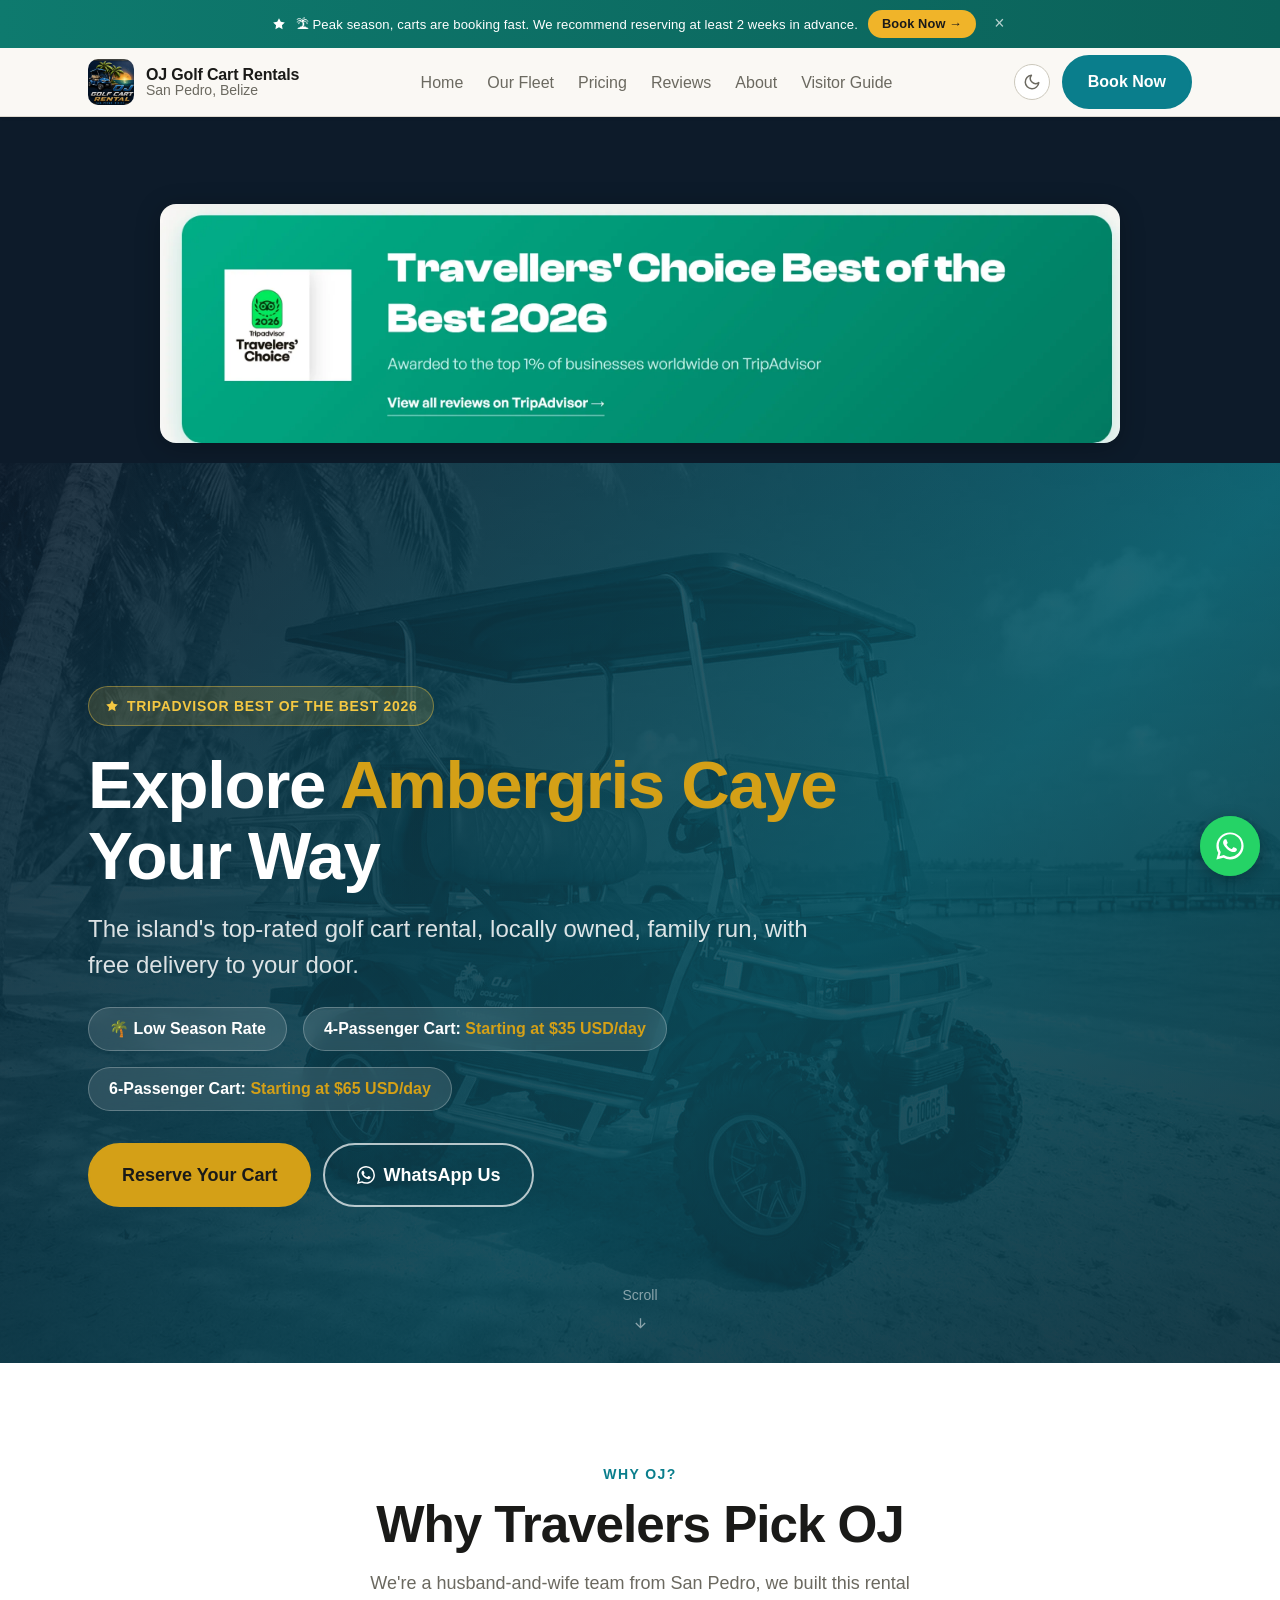
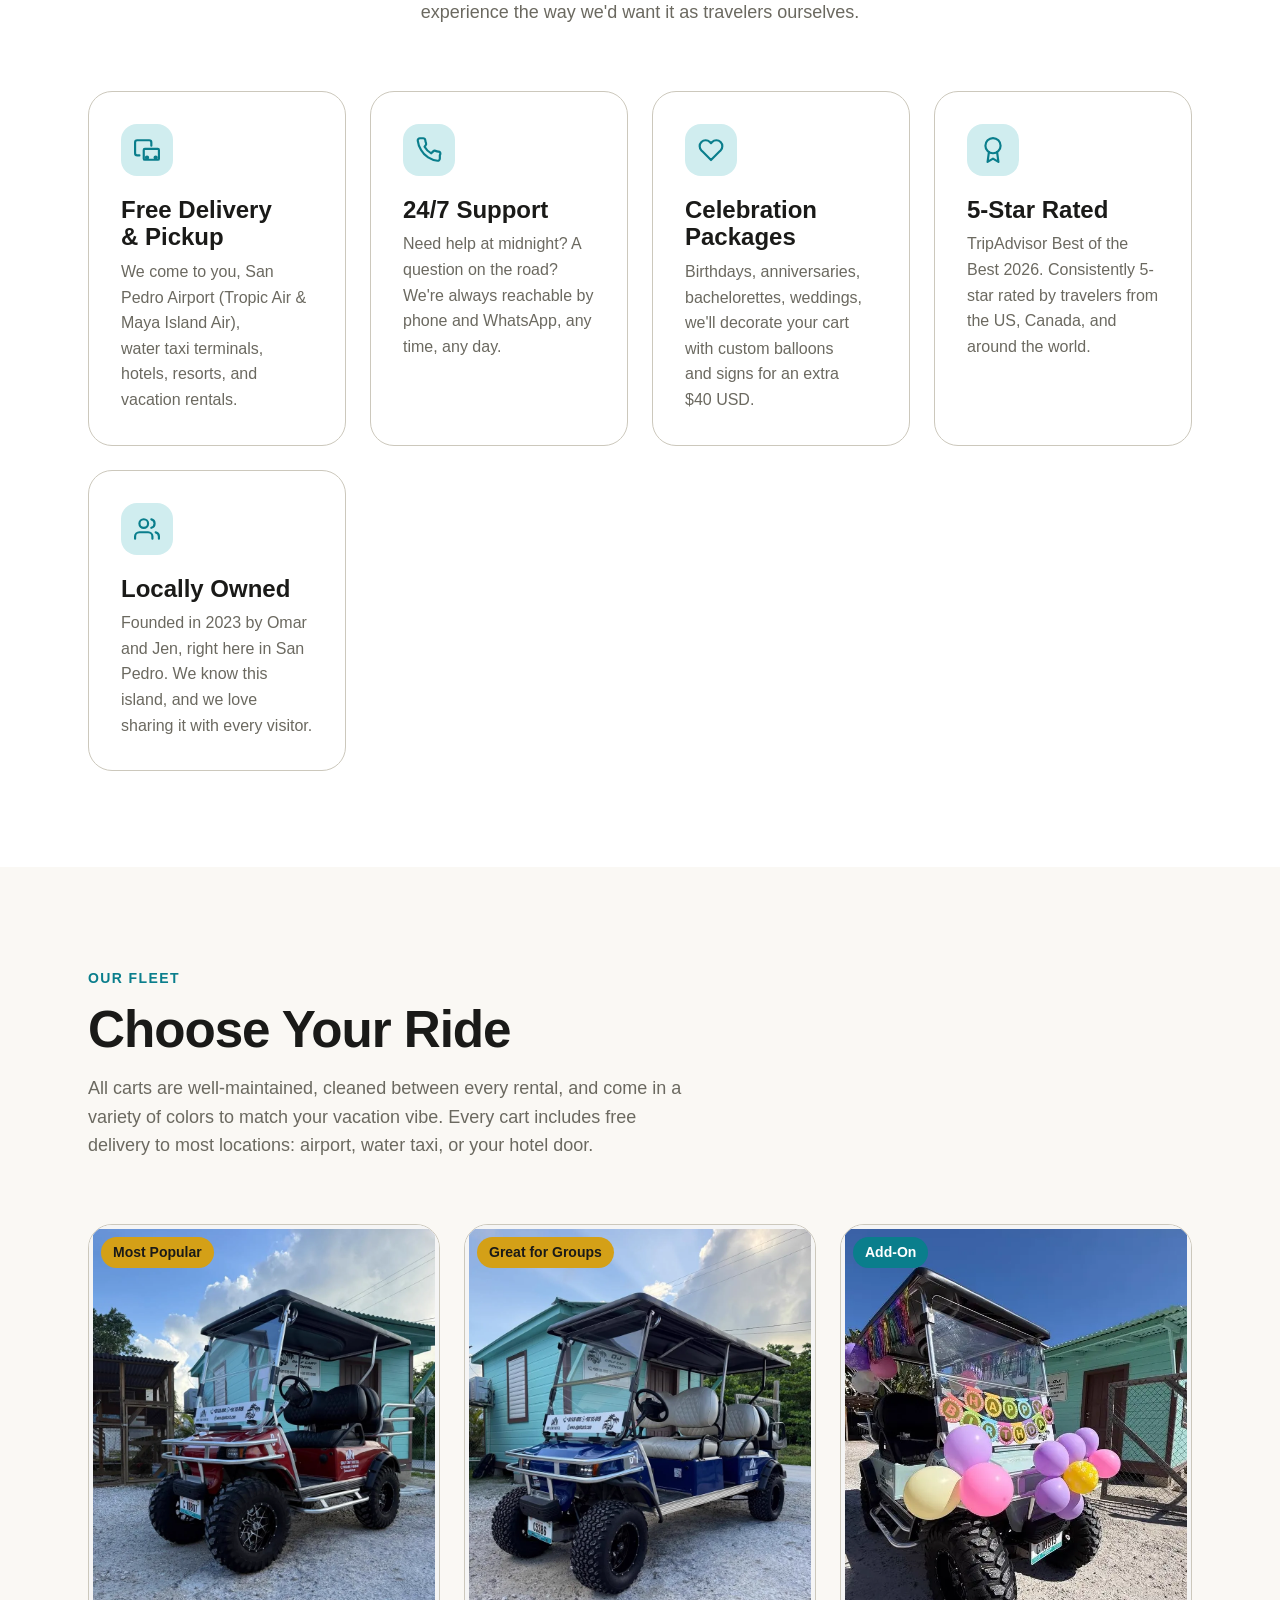
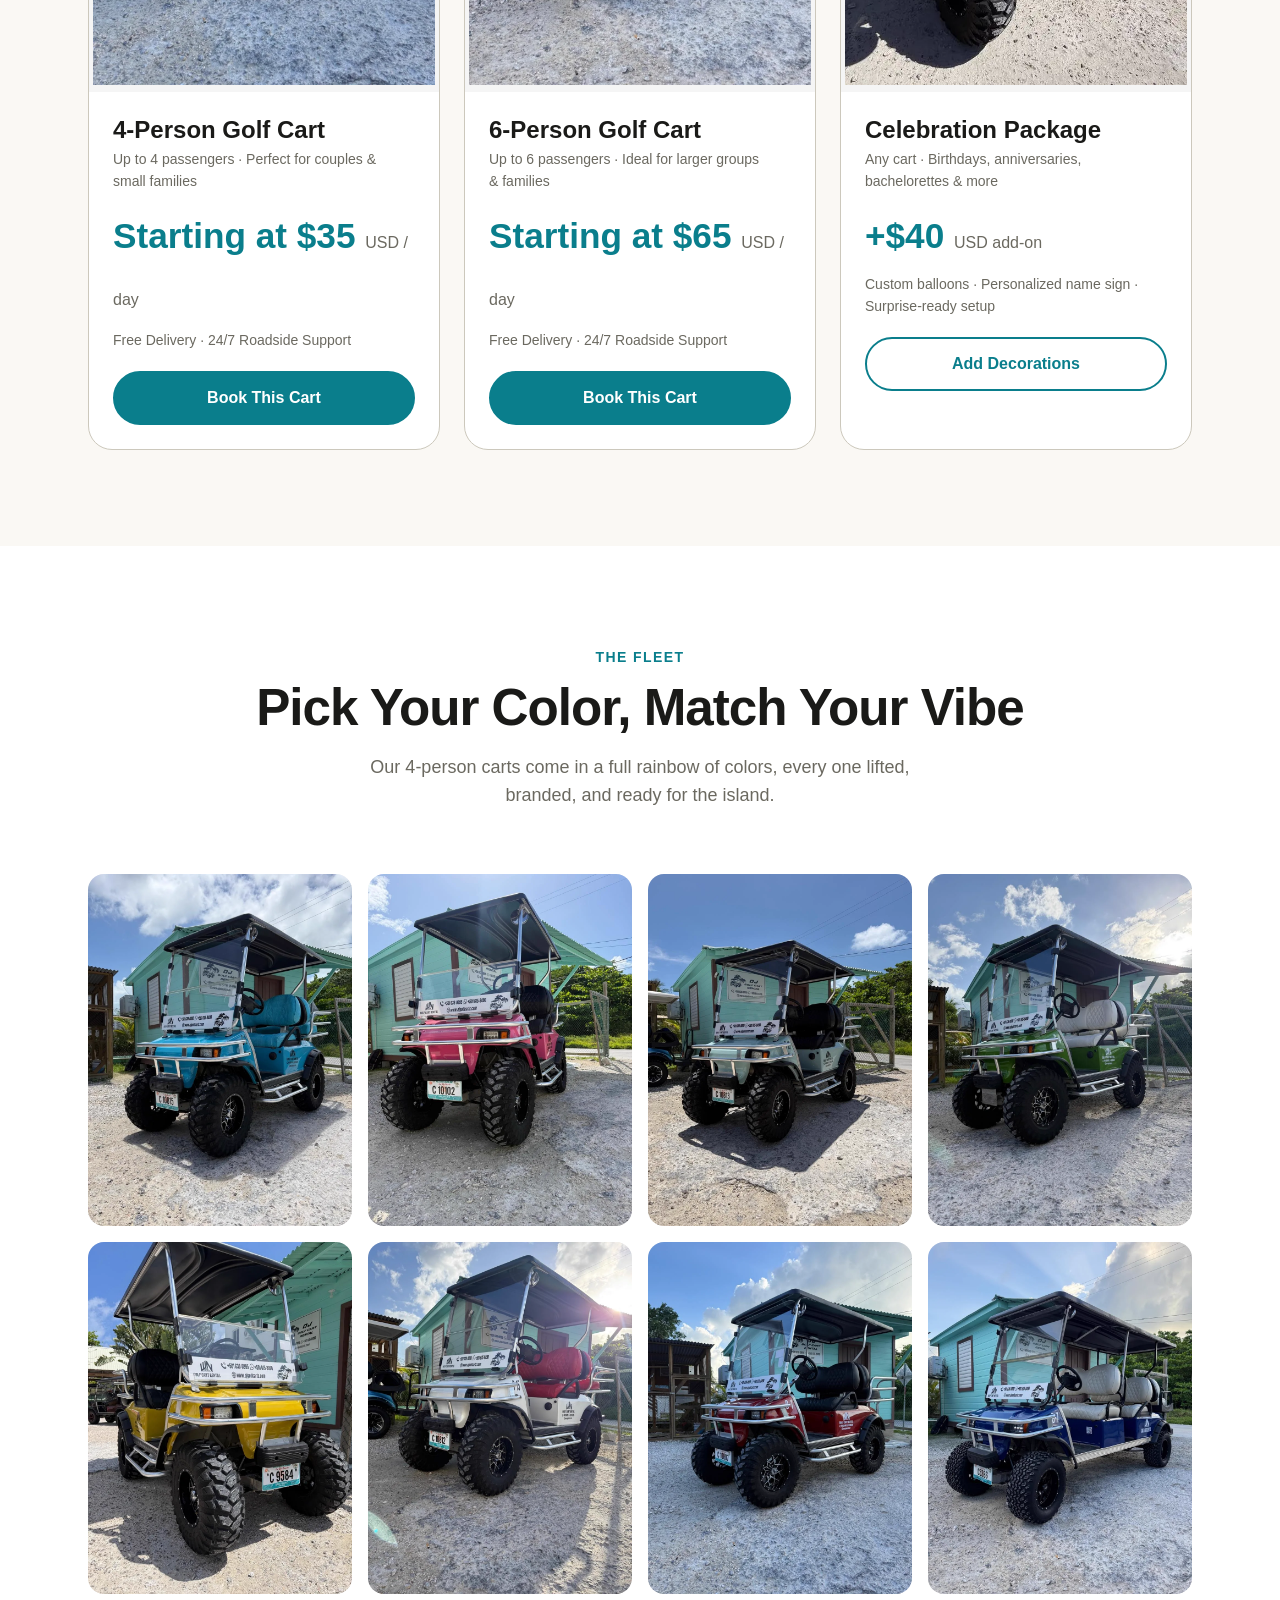
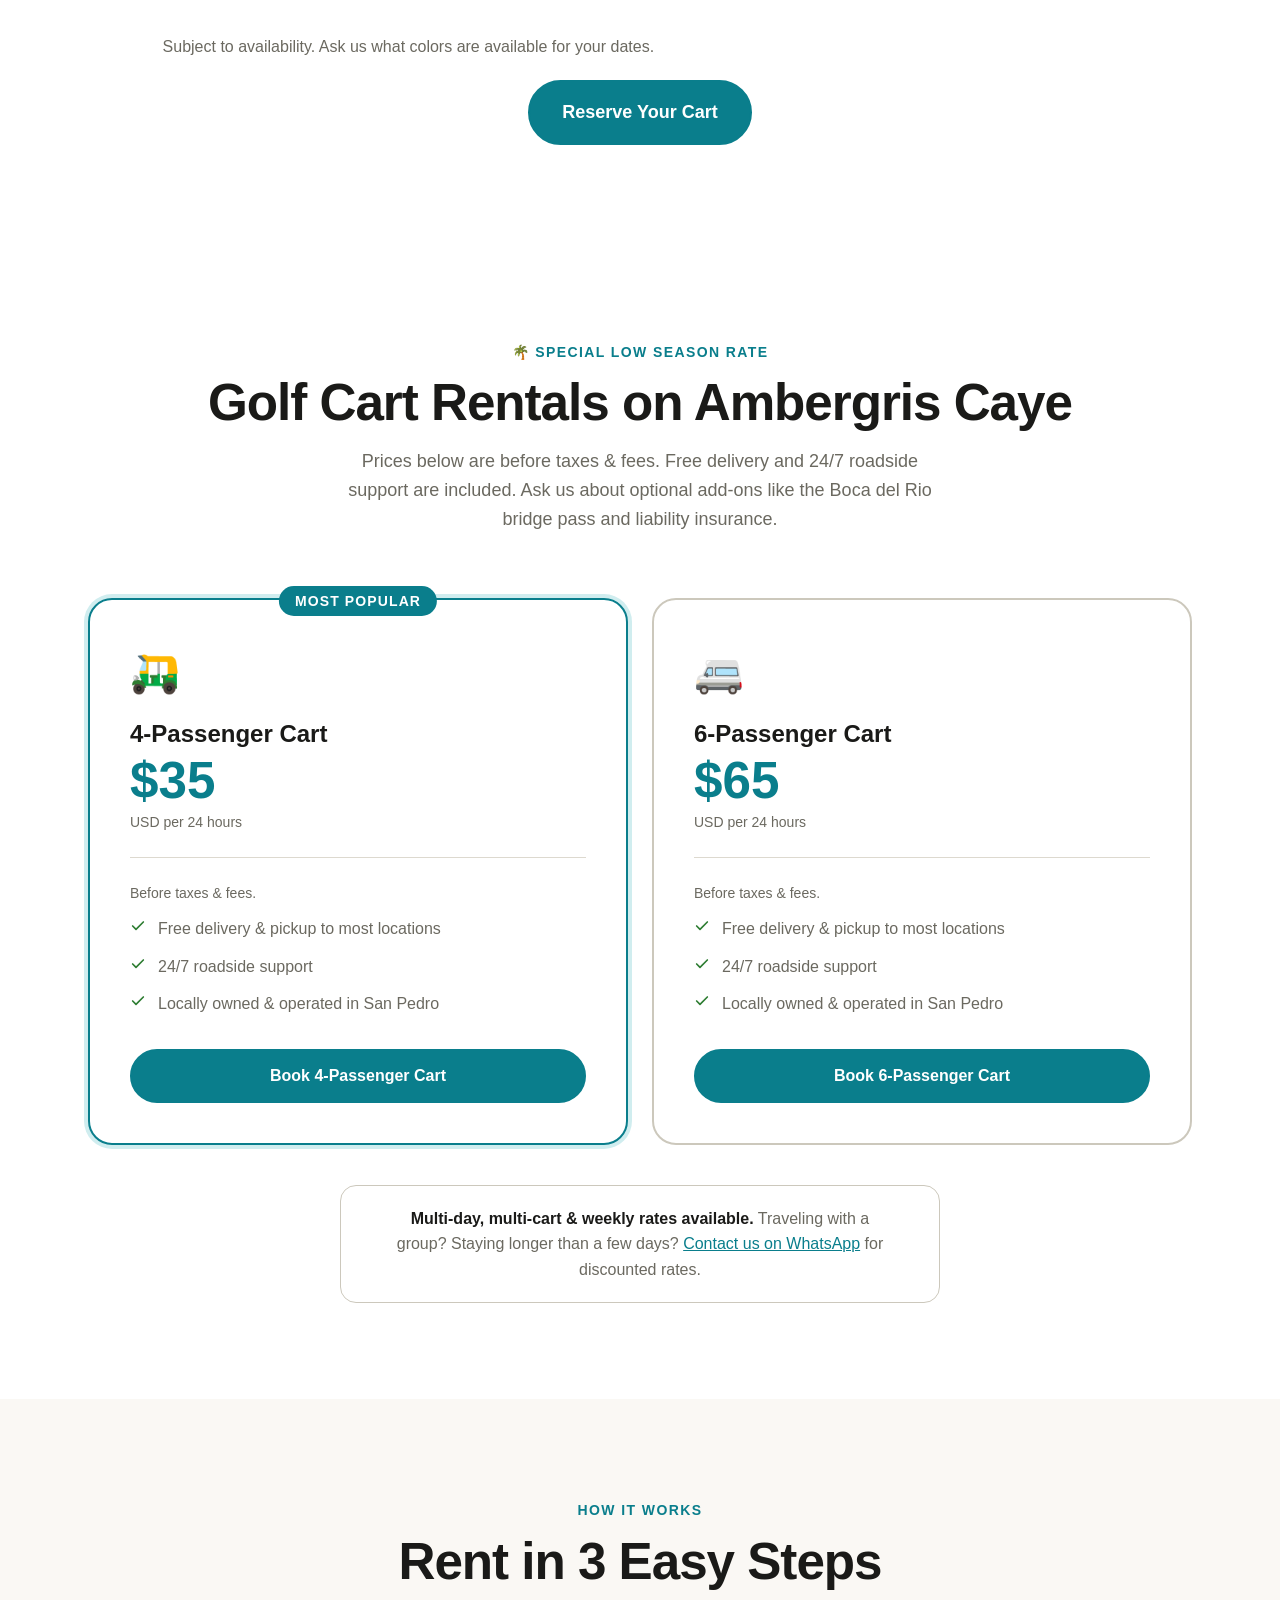
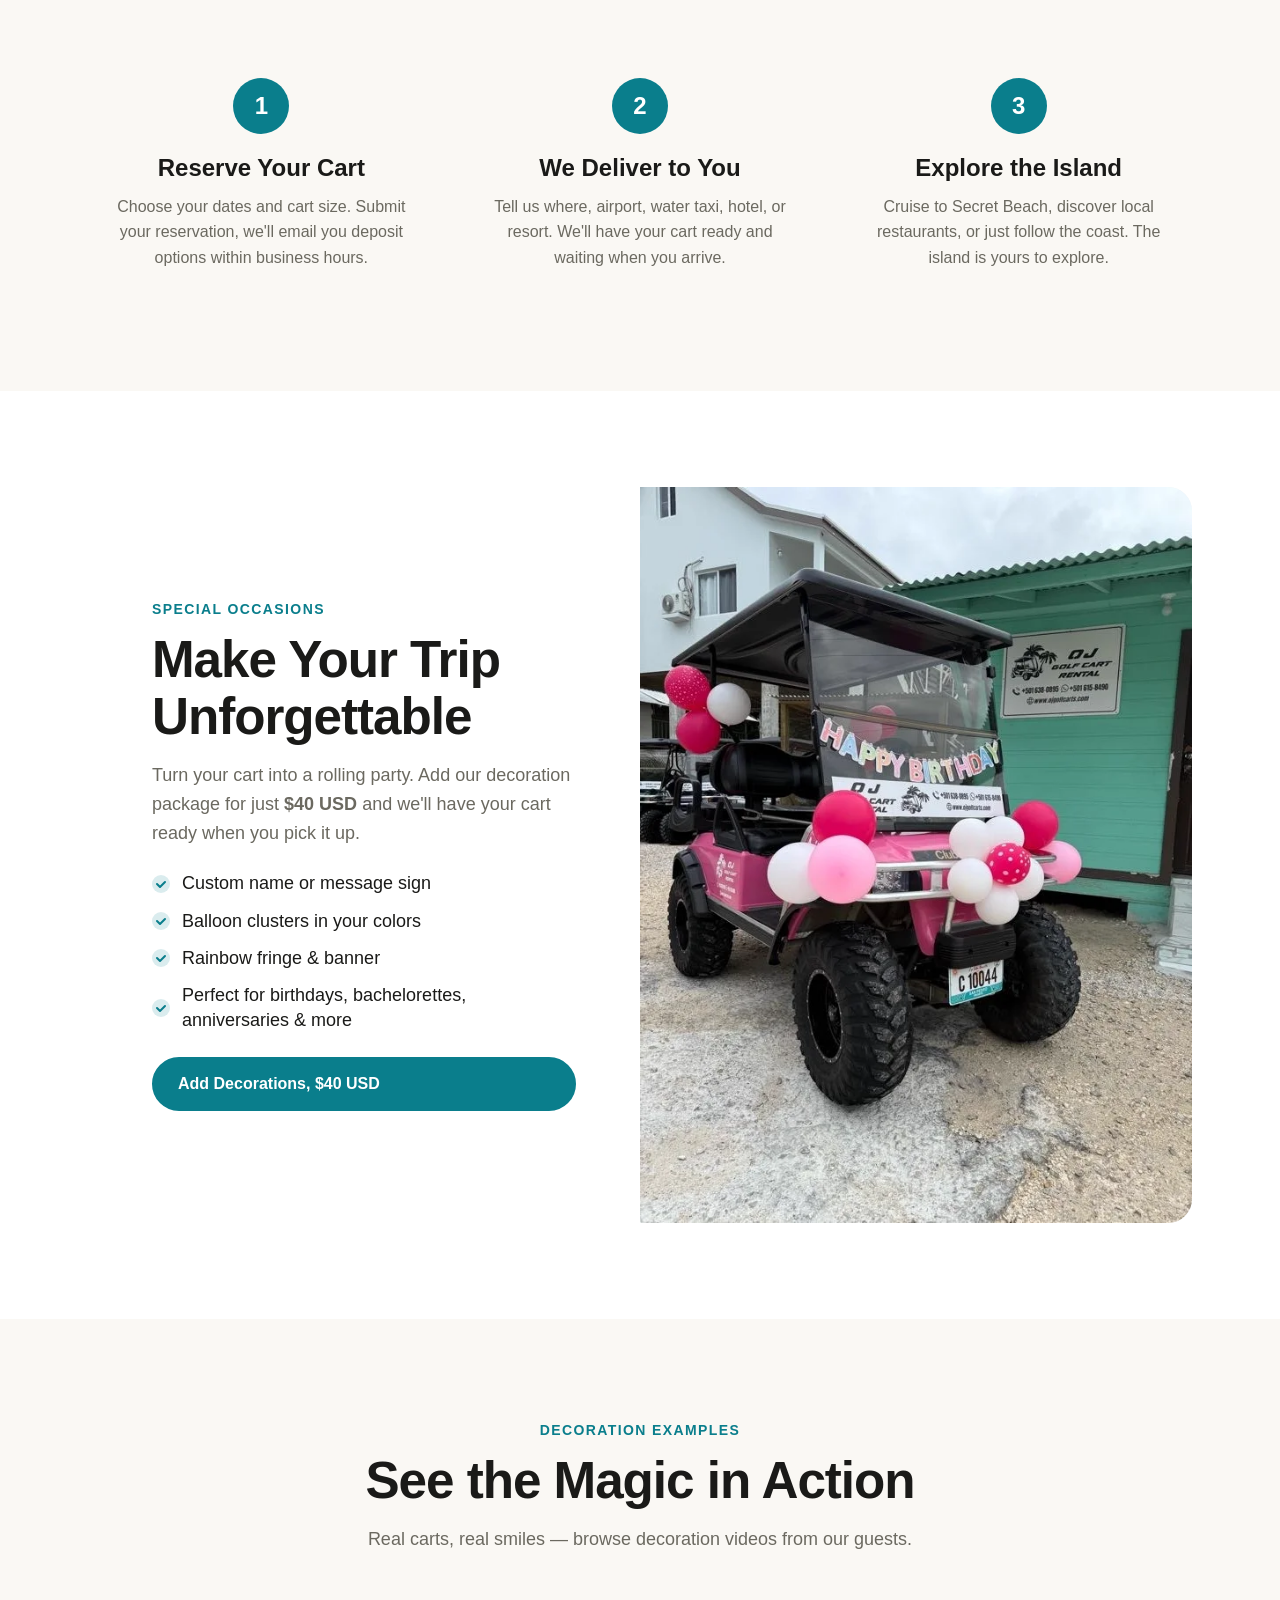
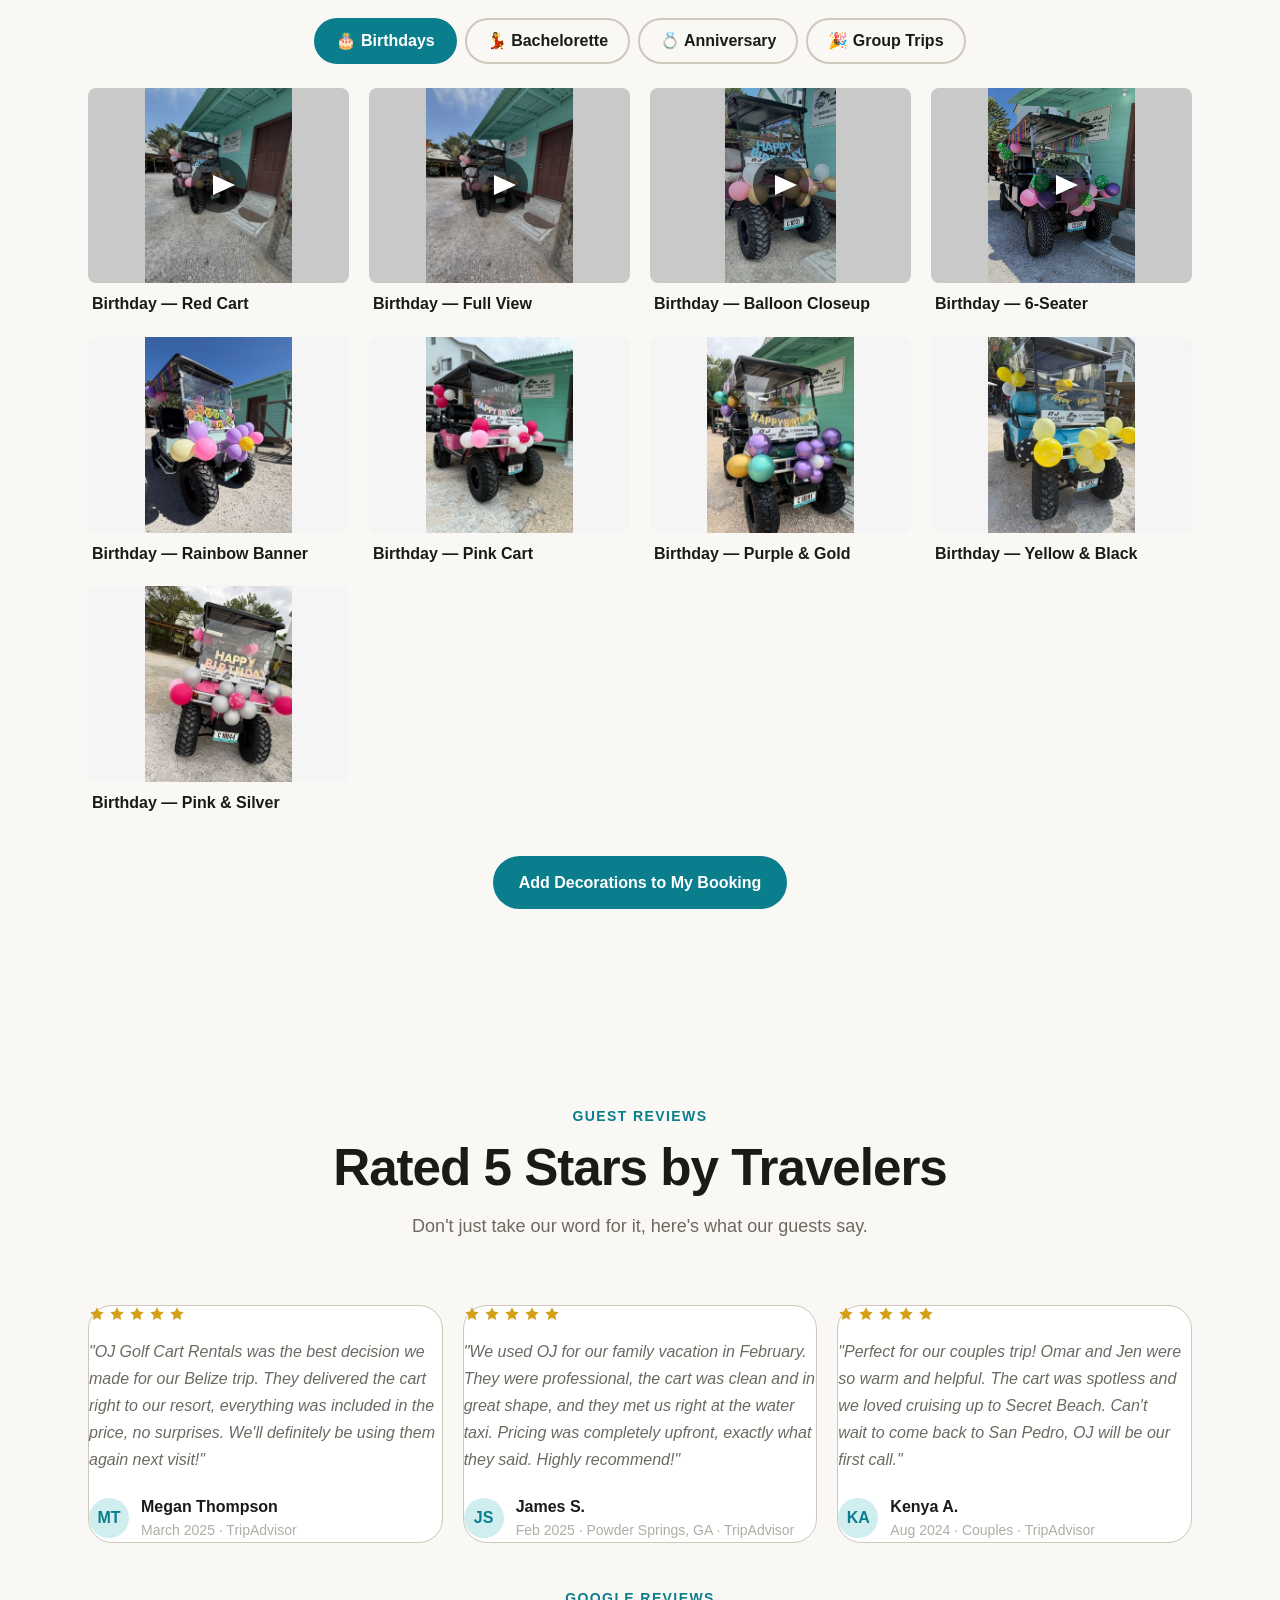
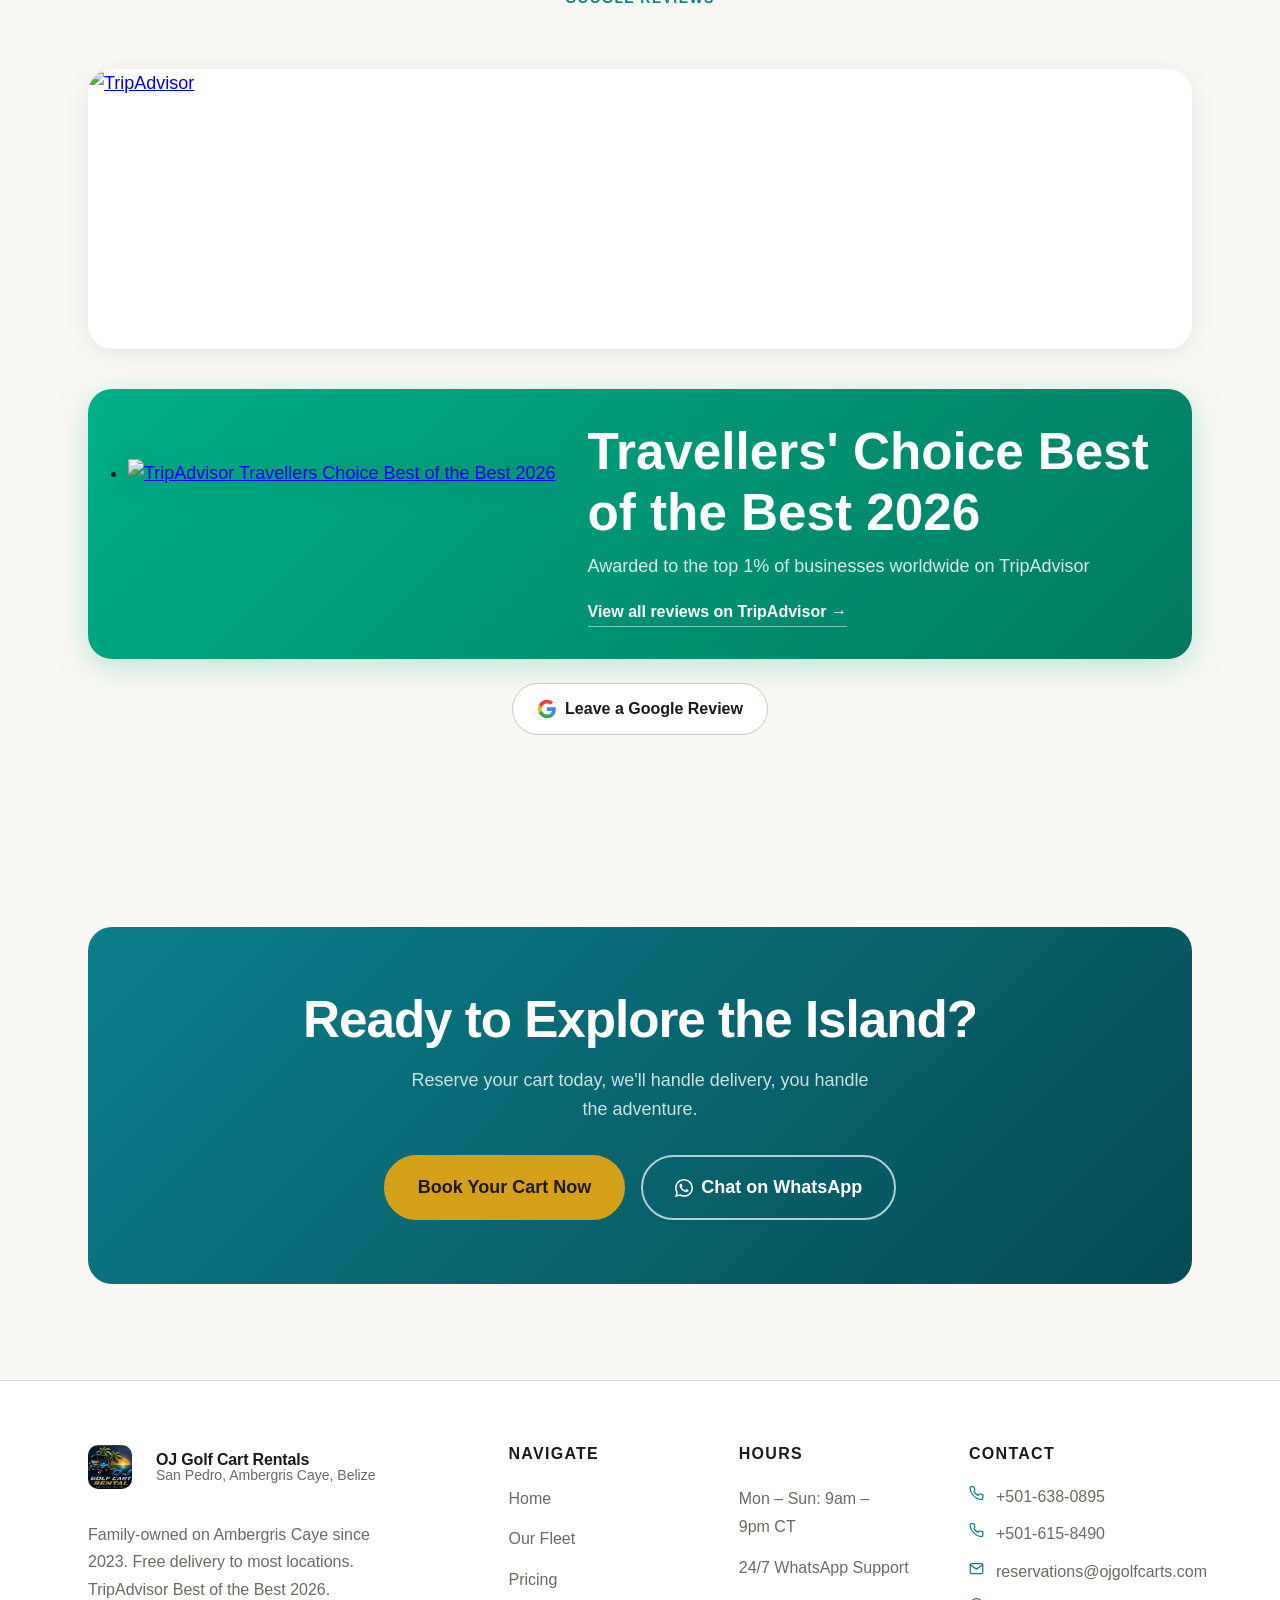
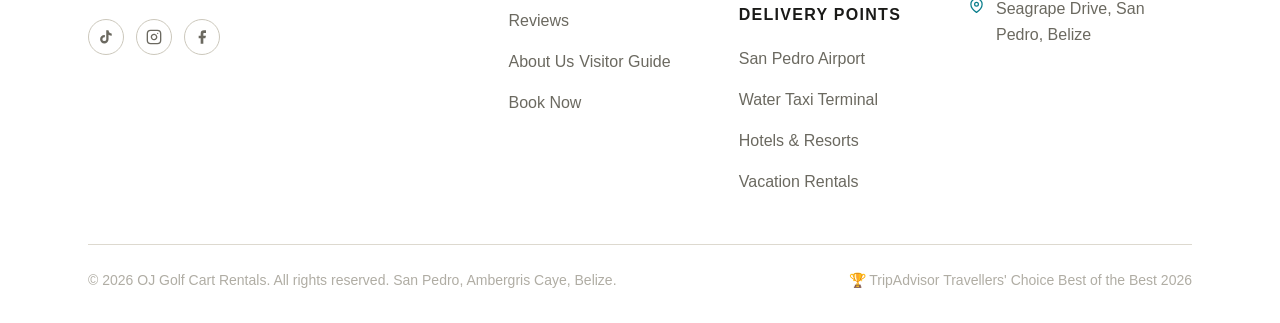
==== commit dc326c7e: "Rename Summer Rate to Low Season Rate on pricing labels, meta, and FAQ schema" ====
--- a/index.html
+++ b/index.html
@@ -14,7 +14,7 @@
 
   <!-- SEO Meta Tags -->
   <title>Golf Cart Rental San Pedro Belize | Free Delivery | OJ Golf Carts</title>
-  <meta name="description" content="Golf cart rentals in San Pedro, Belize. Special summer rate: 4-passenger from $35/day, 6-passenger from $65/day (before taxes &amp; fees). Free delivery to most locations. TripAdvisor Best of the Best 2026." />
+  <meta name="description" content="Golf cart rentals in San Pedro, Belize. Special low season rate: 4-passenger from $35/day, 6-passenger from $65/day (before taxes &amp; fees). Free delivery to most locations. TripAdvisor Best of the Best 2026." />
   <meta name="keywords" content="golf cart rental San Pedro Belize, Ambergris Caye golf cart rental, golf cart hire Belize, Secret Beach golf cart, San Pedro transportation, OJ Golf Cart Rentals" />
   <link rel="canonical" href="https://www.ojgolfcarts.com/" />
 
@@ -24,7 +24,7 @@
   <link rel="preload" as="image" href="images/hero_blue_beach.webp" type="image/webp" />
   <!-- Open Graph -->
   <meta property="og:title" content="Golf Cart Rentals San Pedro Belize | OJ Golf Cart Rentals" />
-  <meta property="og:description" content="The #1 rated golf cart rental on Ambergris Caye. Special summer rate: 4-passenger from $35/day · 6-passenger from $65/day (before taxes &amp; fees). Free delivery to most locations. TripAdvisor Best of the Best 2026." />
+  <meta property="og:description" content="The #1 rated golf cart rental on Ambergris Caye. Special low season rate: 4-passenger from $35/day · 6-passenger from $65/day (before taxes &amp; fees). Free delivery to most locations. TripAdvisor Best of the Best 2026." />
   <meta property="og:type" content="website" />
   <meta property="og:url" content="https://www.ojgolfcarts.com/" />
   <meta property="og:image" content="https://www.ojgolfcarts.com/images/hero_blue_beach.jpg" />
@@ -32,11 +32,11 @@
   <!-- Twitter Card -->
   <meta name="twitter:card" content="summary_large_image" />
   <meta name="twitter:title" content="OJ Golf Cart Rentals: San Pedro Belize" />
-  <meta name="twitter:description" content="Explore Ambergris Caye your way. Special summer rate: golf carts from $35/day (before taxes &amp; fees). Free delivery included." />
+  <meta name="twitter:description" content="Explore Ambergris Caye your way. Special low season rate: golf carts from $35/day (before taxes &amp; fees). Free delivery included." />
 
   <!-- Structured Data: AutoRental + FAQ -->
   <script type="application/ld+json">
-  {"@context":"https://schema.org","@graph":[{"@type":"AutoRental","name":"OJ Golf Cart Rentals","url":"https://www.ojgolfcarts.com","telephone":["+5016380895","+5016158490"],"address":{"@type":"PostalAddress","streetAddress":"Seagrape Drive","addressLocality":"San Pedro","addressRegion":"Belize District","addressCountry":"BZ"},"openingHours":"Mo-Su 09:00-21:00","priceRange":"$35–$65 USD/day","award":"TripAdvisor Travellers Choice Best of the Best 2026","sameAs":["https://www.tripadvisor.com/Attraction_Review-g317015-d27985800","https://www.facebook.com/ojgolfcartrentals","https://www.instagram.com/ojgolfcartrentals"]},{"@type":"FAQPage","mainEntity":[{"@type":"Question","name":"What is included in the rental price?","acceptedAnswer":{"@type":"Answer","text":"Free delivery and pickup are included with every rental. Prices are before taxes and fees; the Boca del Rio bridge pass, liability insurance, and other add-ons are optional."}},{"@type":"Question","name":"How much does a golf cart rental cost in San Pedro?","acceptedAnswer":{"@type":"Answer","text":"Special summer rate: 4-passenger carts start at $35 USD/day and 6-passenger carts start at $65 USD/day, before taxes and fees. Decoration add-ons are $40 USD."}},{"@type":"Question","name":"Do you deliver to the hotel or beach?","acceptedAnswer":{"@type":"Answer","text":"Yes — we deliver directly to your hotel, beach house, or any location on Ambergris Caye."}},{"@type":"Question","name":"What are your hours?","acceptedAnswer":{"@type":"Answer","text":"Our office hours are 9am–9pm, 7 days a week. WhatsApp support is available 24/7."}},{"@type":"Question","name":"Is OJ Golf Cart Rentals on TripAdvisor?","acceptedAnswer":{"@type":"Answer","text":"Yes — we are proud recipients of the TripAdvisor Travellers' Choice Best of the Best 2026 award."}}]}]}
+  {"@context":"https://schema.org","@graph":[{"@type":"AutoRental","name":"OJ Golf Cart Rentals","url":"https://www.ojgolfcarts.com","telephone":["+5016380895","+5016158490"],"address":{"@type":"PostalAddress","streetAddress":"Seagrape Drive","addressLocality":"San Pedro","addressRegion":"Belize District","addressCountry":"BZ"},"openingHours":"Mo-Su 09:00-21:00","priceRange":"$35–$65 USD/day","award":"TripAdvisor Travellers Choice Best of the Best 2026","sameAs":["https://www.tripadvisor.com/Attraction_Review-g317015-d27985800","https://www.facebook.com/ojgolfcartrentals","https://www.instagram.com/ojgolfcartrentals"]},{"@type":"FAQPage","mainEntity":[{"@type":"Question","name":"What is included in the rental price?","acceptedAnswer":{"@type":"Answer","text":"Free delivery and pickup are included with every rental. Prices are before taxes and fees; the Boca del Rio bridge pass, liability insurance, and other add-ons are optional."}},{"@type":"Question","name":"How much does a golf cart rental cost in San Pedro?","acceptedAnswer":{"@type":"Answer","text":"Special low season rate: 4-passenger carts start at $35 USD/day and 6-passenger carts start at $65 USD/day, before taxes and fees. Decoration add-ons are $40 USD."}},{"@type":"Question","name":"Do you deliver to the hotel or beach?","acceptedAnswer":{"@type":"Answer","text":"Yes — we deliver directly to your hotel, beach house, or any location on Ambergris Caye."}},{"@type":"Question","name":"What are your hours?","acceptedAnswer":{"@type":"Answer","text":"Our office hours are 9am–9pm, 7 days a week. WhatsApp support is available 24/7."}},{"@type":"Question","name":"Is OJ Golf Cart Rentals on TripAdvisor?","acceptedAnswer":{"@type":"Answer","text":"Yes — we are proud recipients of the TripAdvisor Travellers' Choice Best of the Best 2026 award."}}]}]}
   </script>
 
   <!-- Legacy LocalBusiness Schema -->
@@ -45,7 +45,7 @@
     "@context": "https://schema.org",
     "@type": "LocalBusiness",
     "name": "OJ Golf Cart Rentals",
-    "description": "Premier golf cart rental service on Ambergris Caye, Belize. Special summer rate: 4-passenger from $35/day, 6-passenger from $65/day, before taxes and fees. Free delivery to most locations and 24/7 roadside assistance.",
+    "description": "Premier golf cart rental service on Ambergris Caye, Belize. Special low season rate: 4-passenger from $35/day, 6-passenger from $65/day, before taxes and fees. Free delivery to most locations and 24/7 roadside assistance.",
     "url": "https://www.ojgolfcarts.com",
     "telephone": ["+5016380895", "+5016158490"],
     "email": "reservations@ojgolfcarts.com",
@@ -86,7 +86,7 @@
         "name": "How much does it cost to rent a golf cart in San Pedro Belize?",
         "acceptedAnswer": {
           "@type": "Answer",
-          "text": "Special summer rate: OJ Golf Cart Rentals offers 4-passenger carts starting at $35 USD/day and 6-passenger carts starting at $65 USD/day, before taxes and fees. Rentals include free delivery and pickup and 24/7 roadside assistance."
+          "text": "Special low season rate: OJ Golf Cart Rentals offers 4-passenger carts starting at $35 USD/day and 6-passenger carts starting at $65 USD/day, before taxes and fees. Rentals include free delivery and pickup and 24/7 roadside assistance."
         }
       },
       {
@@ -172,14 +172,6 @@
   <!-- ===== TOP BANNERS WRAPPER (fixed above nav) ===== -->
   <div id="top-banners" style="position:fixed;top:0;left:0;right:0;z-index:1100;">
 
-  <!-- SUMMER SALE BANNER -->
-  <div id="summer-banner" role="alert" style="background:linear-gradient(90deg,#f0b429,#ff8c42);color:#1a1a1a;text-align:center;padding:11px 16px;font-size:0.85rem;font-weight:700;letter-spacing:0.01em;display:flex;align-items:center;justify-content:center;gap:10px;flex-wrap:wrap;">
-    <span style="font-size:1.1rem;">☀️</span>
-    <span>Summer Sale, 4-seaters from $35/day &middot; 6-seaters from $65/day (before taxes &amp; fees).</span>
-    <a href="book.html" style="background:#1a1a1a;color:#f0b429;padding:4px 16px;border-radius:999px;font-weight:800;text-decoration:none;white-space:nowrap;font-size:0.8rem;">Book Now →</a>
-    <button onclick="document.getElementById('summer-banner').remove();updateNavOffset();" aria-label="Dismiss" style="background:none;border:none;color:rgba(0,0,0,0.55);cursor:pointer;font-size:1.1rem;line-height:1;padding:0 4px;margin-left:2px;">×</button>
-  </div>
-
   <!-- PEAK SEASON AVAILABILITY BANNER -->
   <div id="avail-banner" role="alert" style="background:linear-gradient(90deg,#0e7a6e,#0b6159);color:#fff;text-align:center;padding:10px 16px;font-size:0.82rem;letter-spacing:0.01em;display:flex;align-items:center;justify-content:center;gap:10px;flex-wrap:wrap;">
     <svg width="14" height="14" viewBox="0 0 24 24" fill="currentColor" style="flex-shrink:0"><path d="M12 2l3.09 6.26L22 9.27l-5 4.87 1.18 6.88L12 17.77l-6.18 3.25L7 14.14 2 9.27l6.91-1.01L12 2z"/></svg>
@@ -192,7 +184,7 @@
 
   <!-- ===== STICKY MOBILE BOOK BUTTON ===== -->
   <div id="sticky-book" style="display:none;position:fixed;bottom:0;left:0;right:0;z-index:300;padding:12px 16px 16px;background:linear-gradient(to top,rgba(10,20,30,0.98) 70%,transparent);pointer-events:none;">
-    <a href="book.html" style="display:block;background:#f0b429;color:#1a1a1a;text-align:center;padding:14px;border-radius:12px;font-weight:800;font-size:1rem;text-decoration:none;pointer-events:all;box-shadow:0 4px 20px rgba(0,0,0,0.4);">Reserve Your Cart, Summer Rate from $35/day</a>
+    <a href="book.html" style="display:block;background:#f0b429;color:#1a1a1a;text-align:center;padding:14px;border-radius:12px;font-weight:800;font-size:1rem;text-decoration:none;pointer-events:all;box-shadow:0 4px 20px rgba(0,0,0,0.4);">Reserve Your Cart</a>
   </div>
   <script>
   // Show sticky mobile CTA after scrolling past hero, hide near footer
@@ -221,15 +213,6 @@
     nav.style.top = h + 'px';
     document.body.style.paddingTop = (h + 68) + 'px';
   }
-  // Summer Sale banner: show June–September only
-  (function(){
-    var sb = document.getElementById('summer-banner');
-    if(!sb) return;
-    var m = new Date().getMonth(); // 0=Jan, 5=Jun, 8=Sep
-    if(m < 5 || m > 8) {
-      sb.remove();
-    }
-  })();
   // Dynamic availability message based on current month
   (function(){
     var msg = document.getElementById('avail-message');
@@ -239,7 +222,7 @@
     if(peak.indexOf(m) !== -1){
       msg.textContent = '🏝 Peak season, carts are booking fast. We recommend reserving at least 2 weeks in advance.';
     } else if(m >= 5 && m <= 8) {
-      msg.textContent = 'Book early, limited carts available.';
+      msg.textContent = '🎆 Independence Day carts are limited, reserve yours now.';
     } else if(m === 4) {
       msg.textContent = 'Great availability right now, book online in minutes, free delivery included.';
     } else {
@@ -346,7 +329,7 @@
           The island's top-rated golf cart rental, locally owned, family run, with free delivery to your door.
         </p>
         <div class="hero__pricing">
-          <div class="hero__price-pill">☀️ Summer Rate</div>
+          <div class="hero__price-pill">🌴 Low Season Rate</div>
           <div class="hero__price-pill">4-Passenger Cart: <strong>Starting at $35 USD/day</strong></div>
           <div class="hero__price-pill">6-Passenger Cart: <strong>Starting at $65 USD/day</strong></div>
         </div>
@@ -532,7 +515,7 @@
   <section class="section section--alt" id="pricing" aria-labelledby="pricing-title">
     <div class="container">
       <div class="section__header section__header--center">
-        <span class="section__label">☀️ Special Summer Rate</span>
+        <span class="section__label">🌴 Special Low Season Rate</span>
         <h2 class="section__title" id="pricing-title">Golf Cart Rentals on Ambergris Caye</h2>
         <p class="section__subtitle">Prices below are before taxes &amp; fees. Free delivery and 24/7 roadside support are included. Ask us about optional add-ons like the Boca del Rio bridge pass and liability insurance.</p>
       </div>
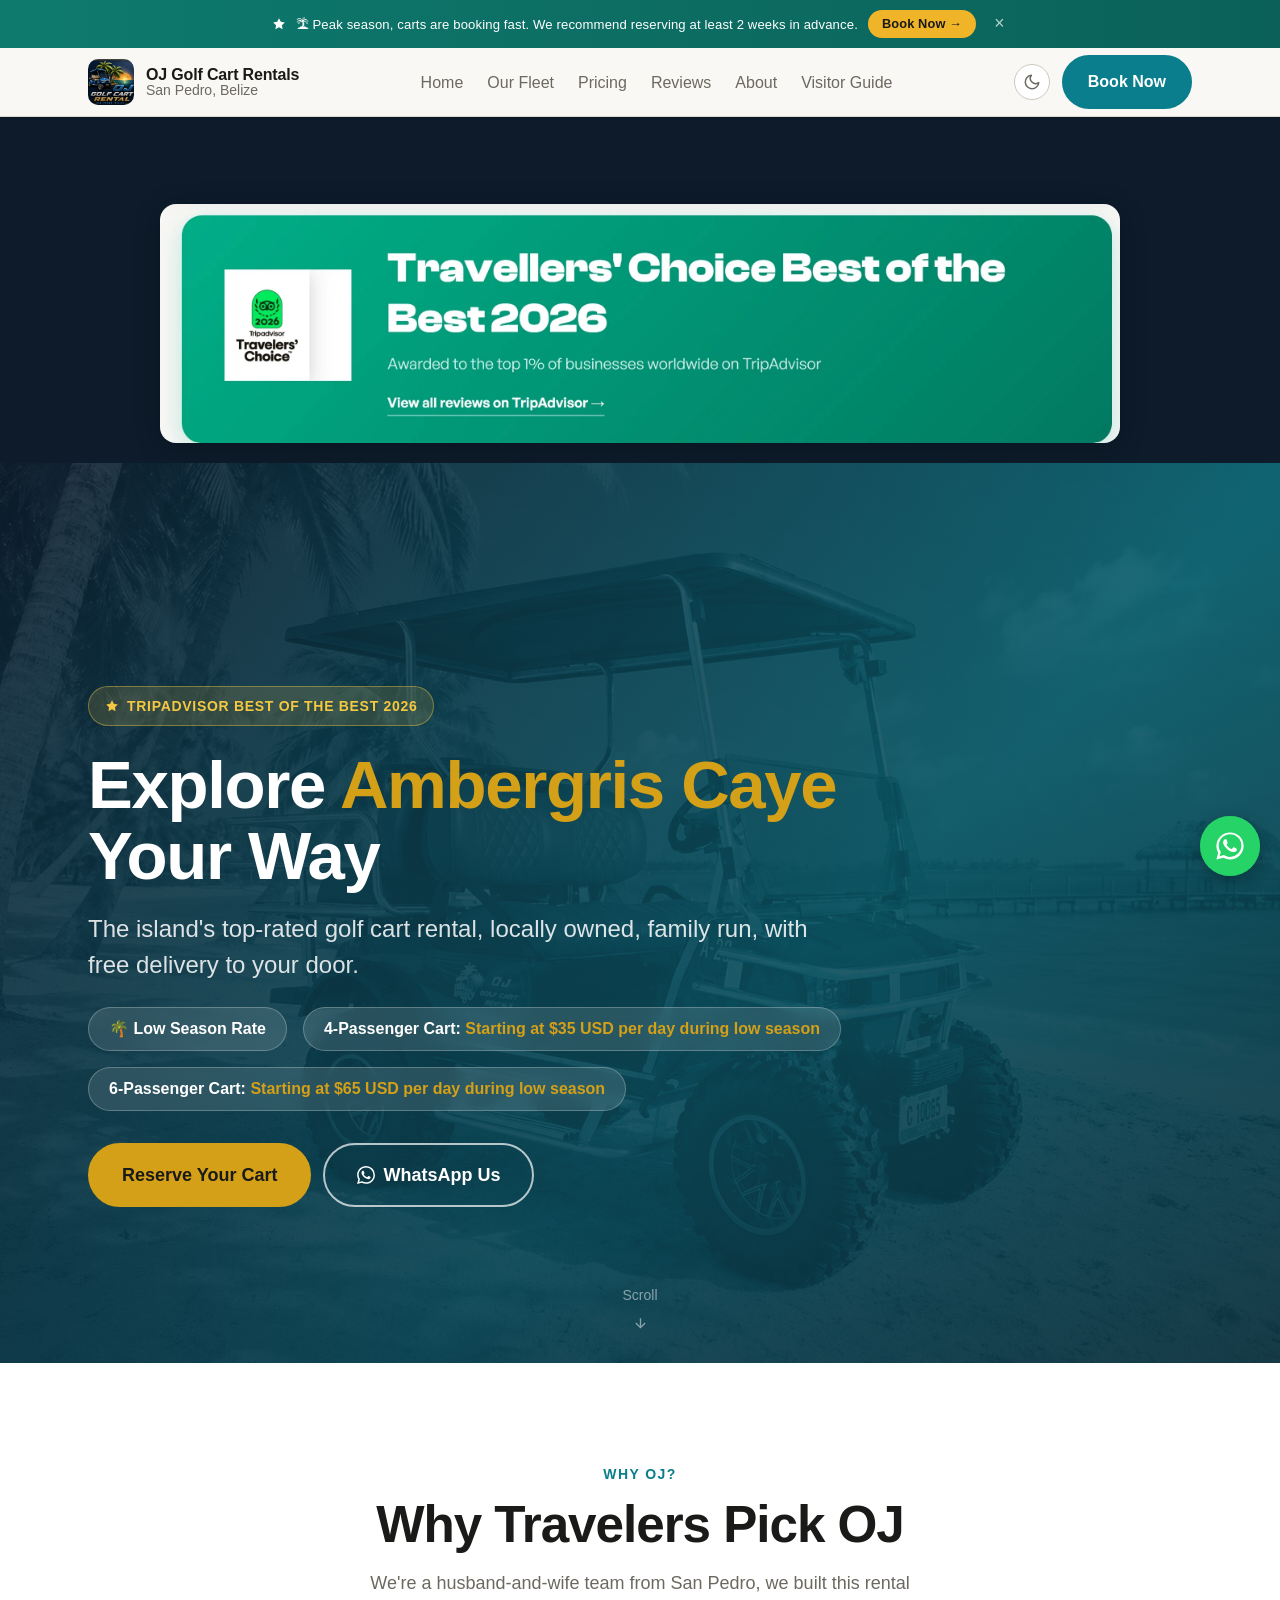
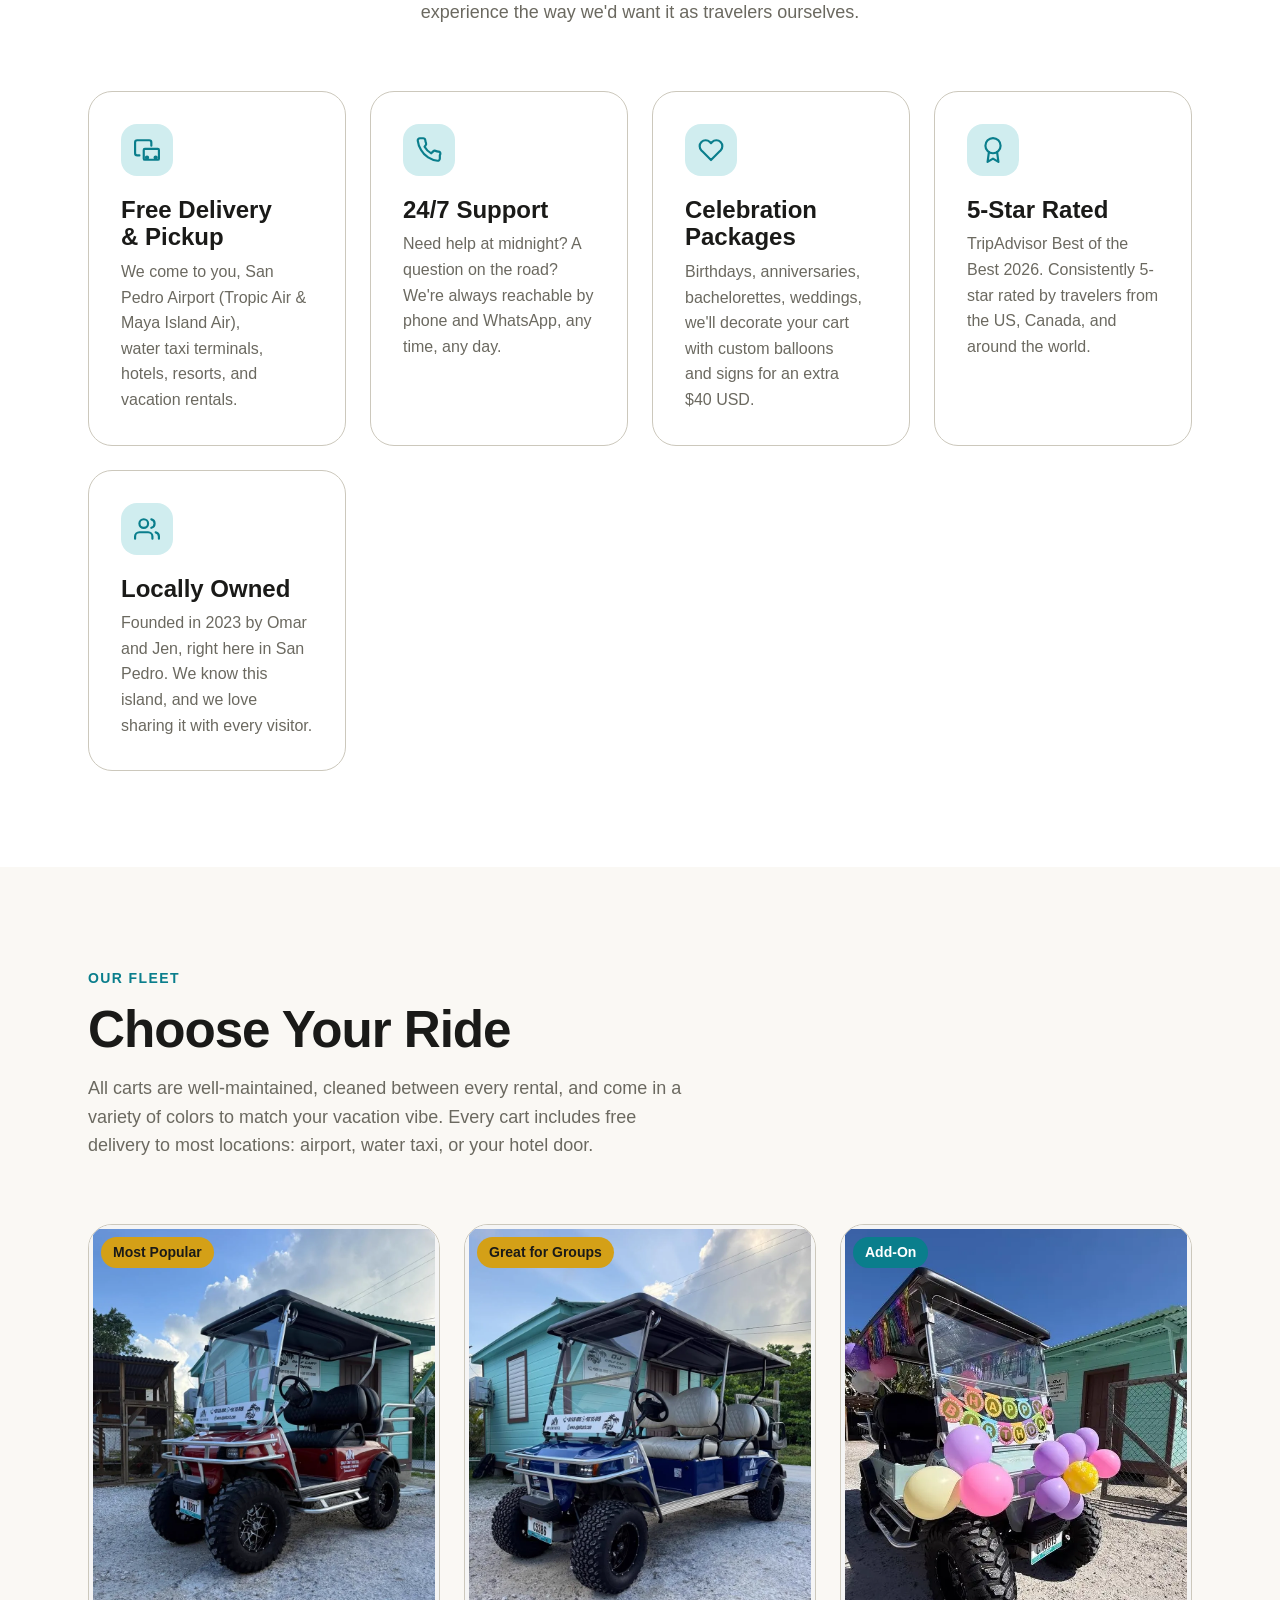
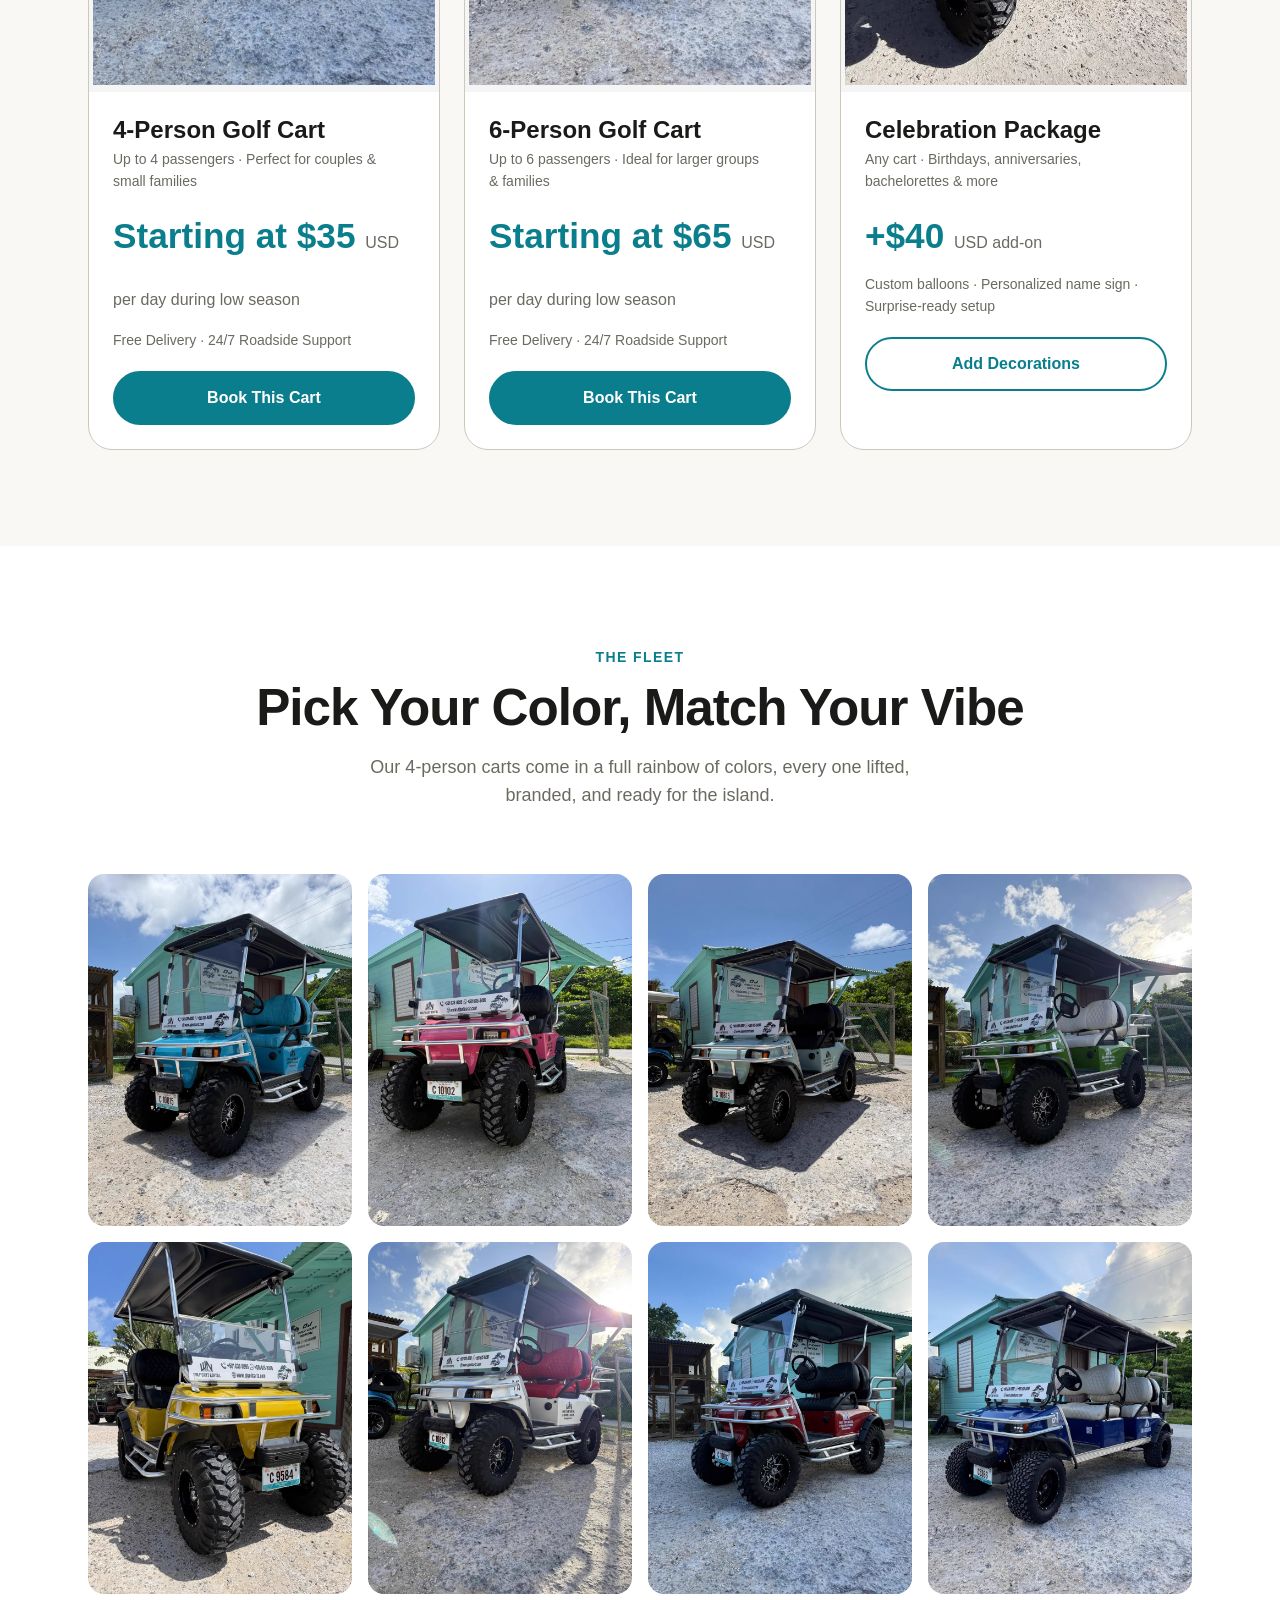
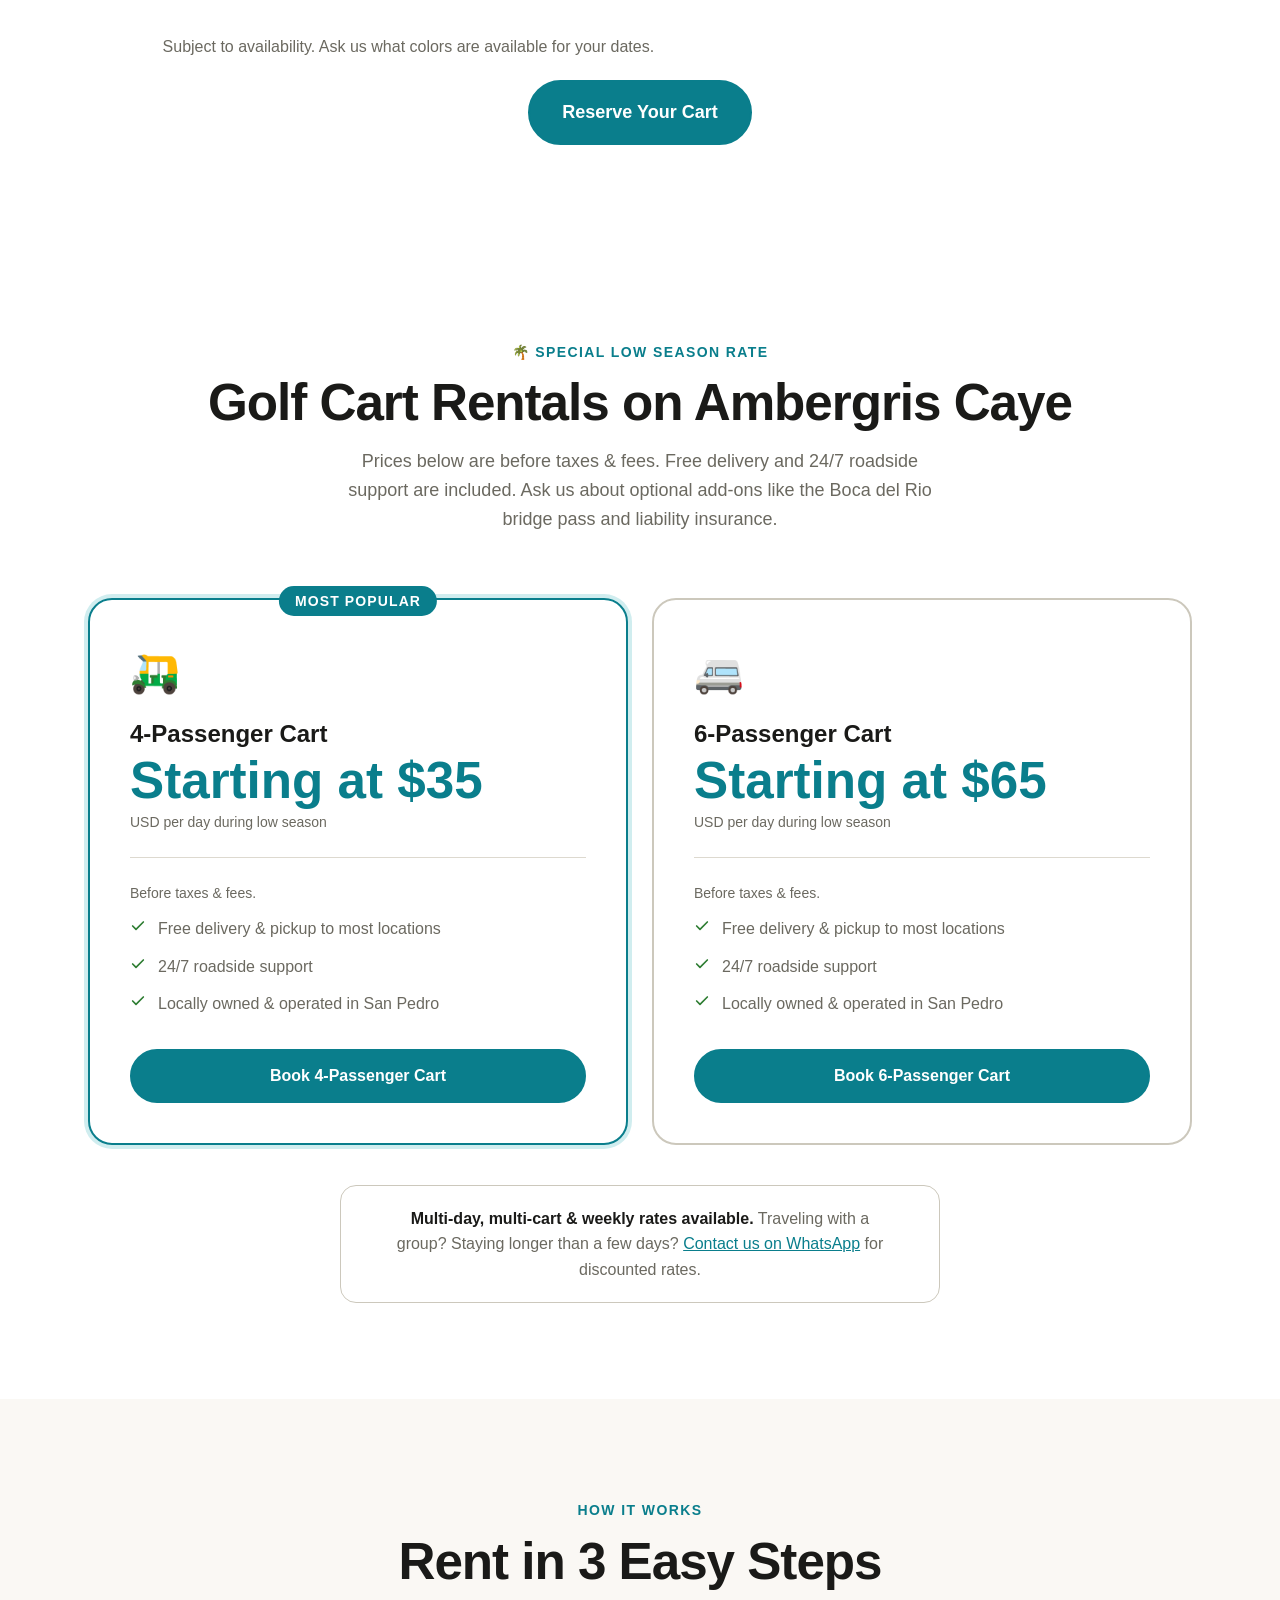
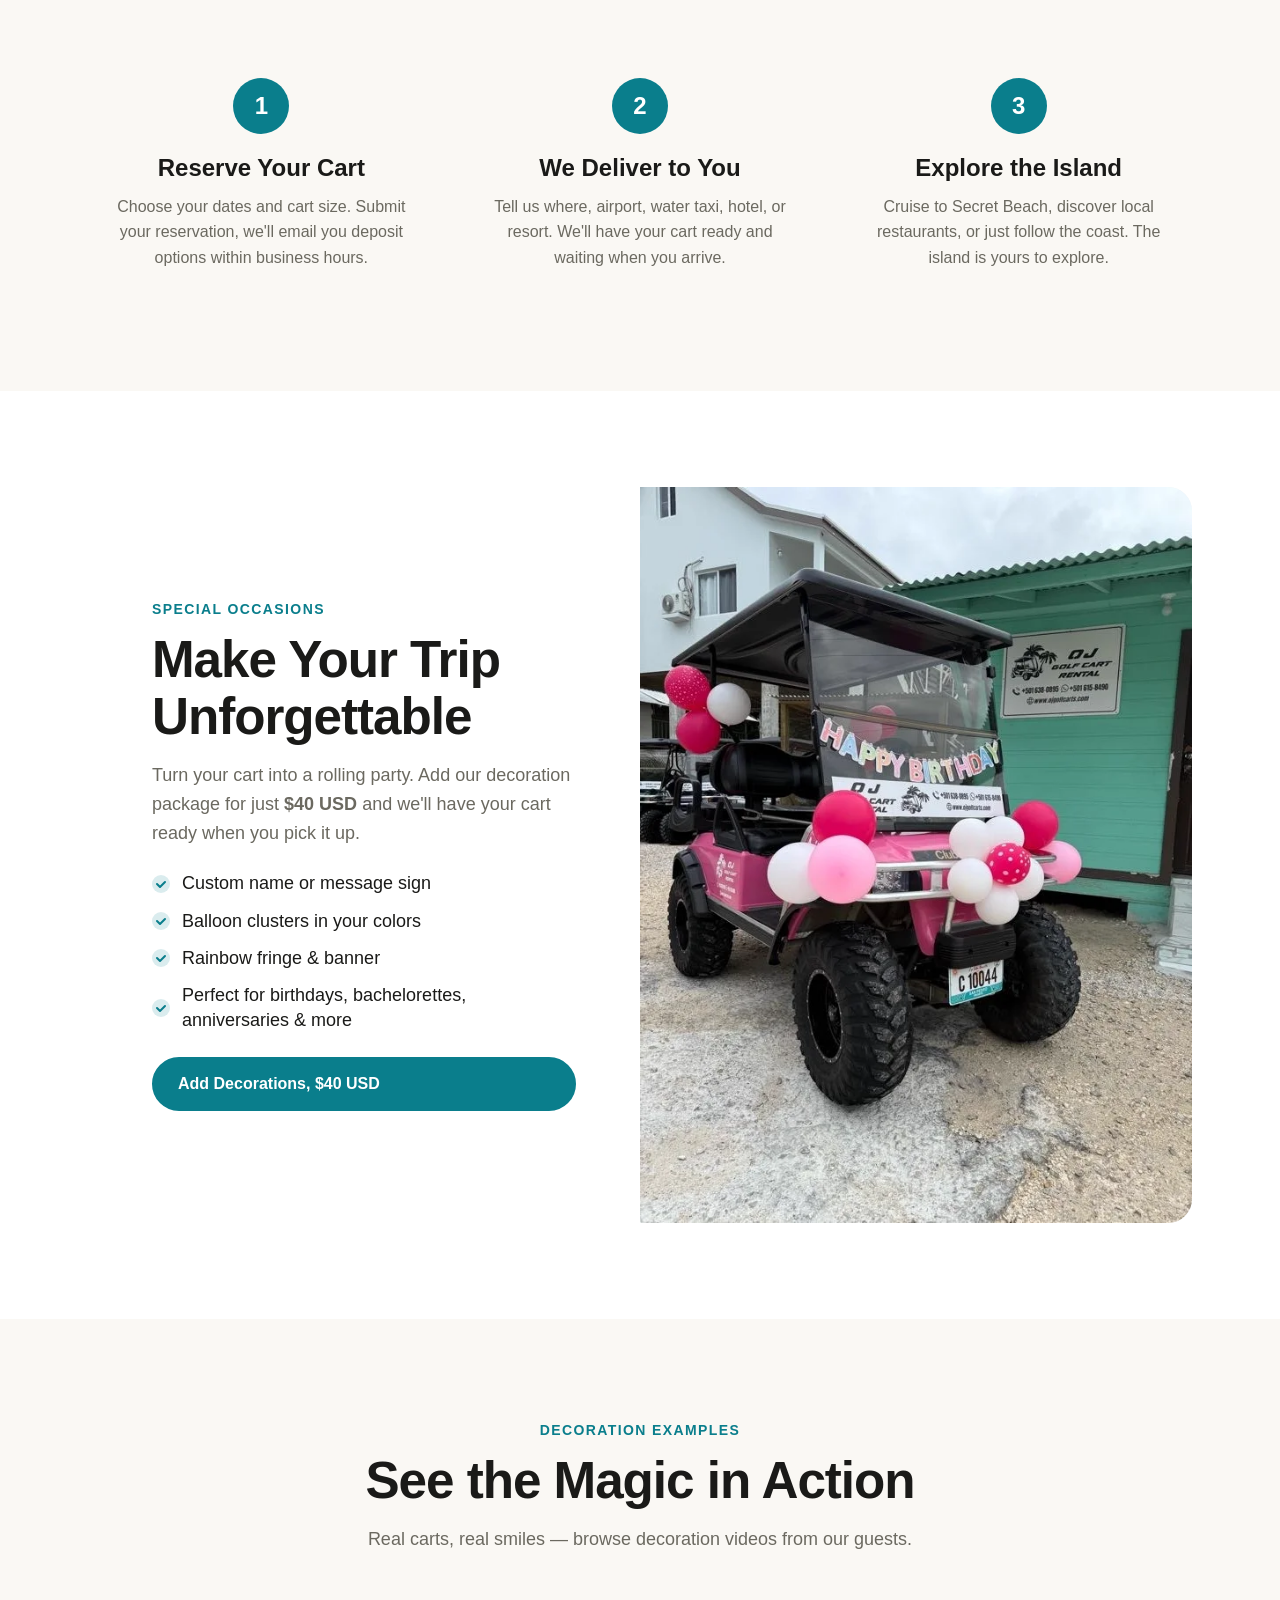
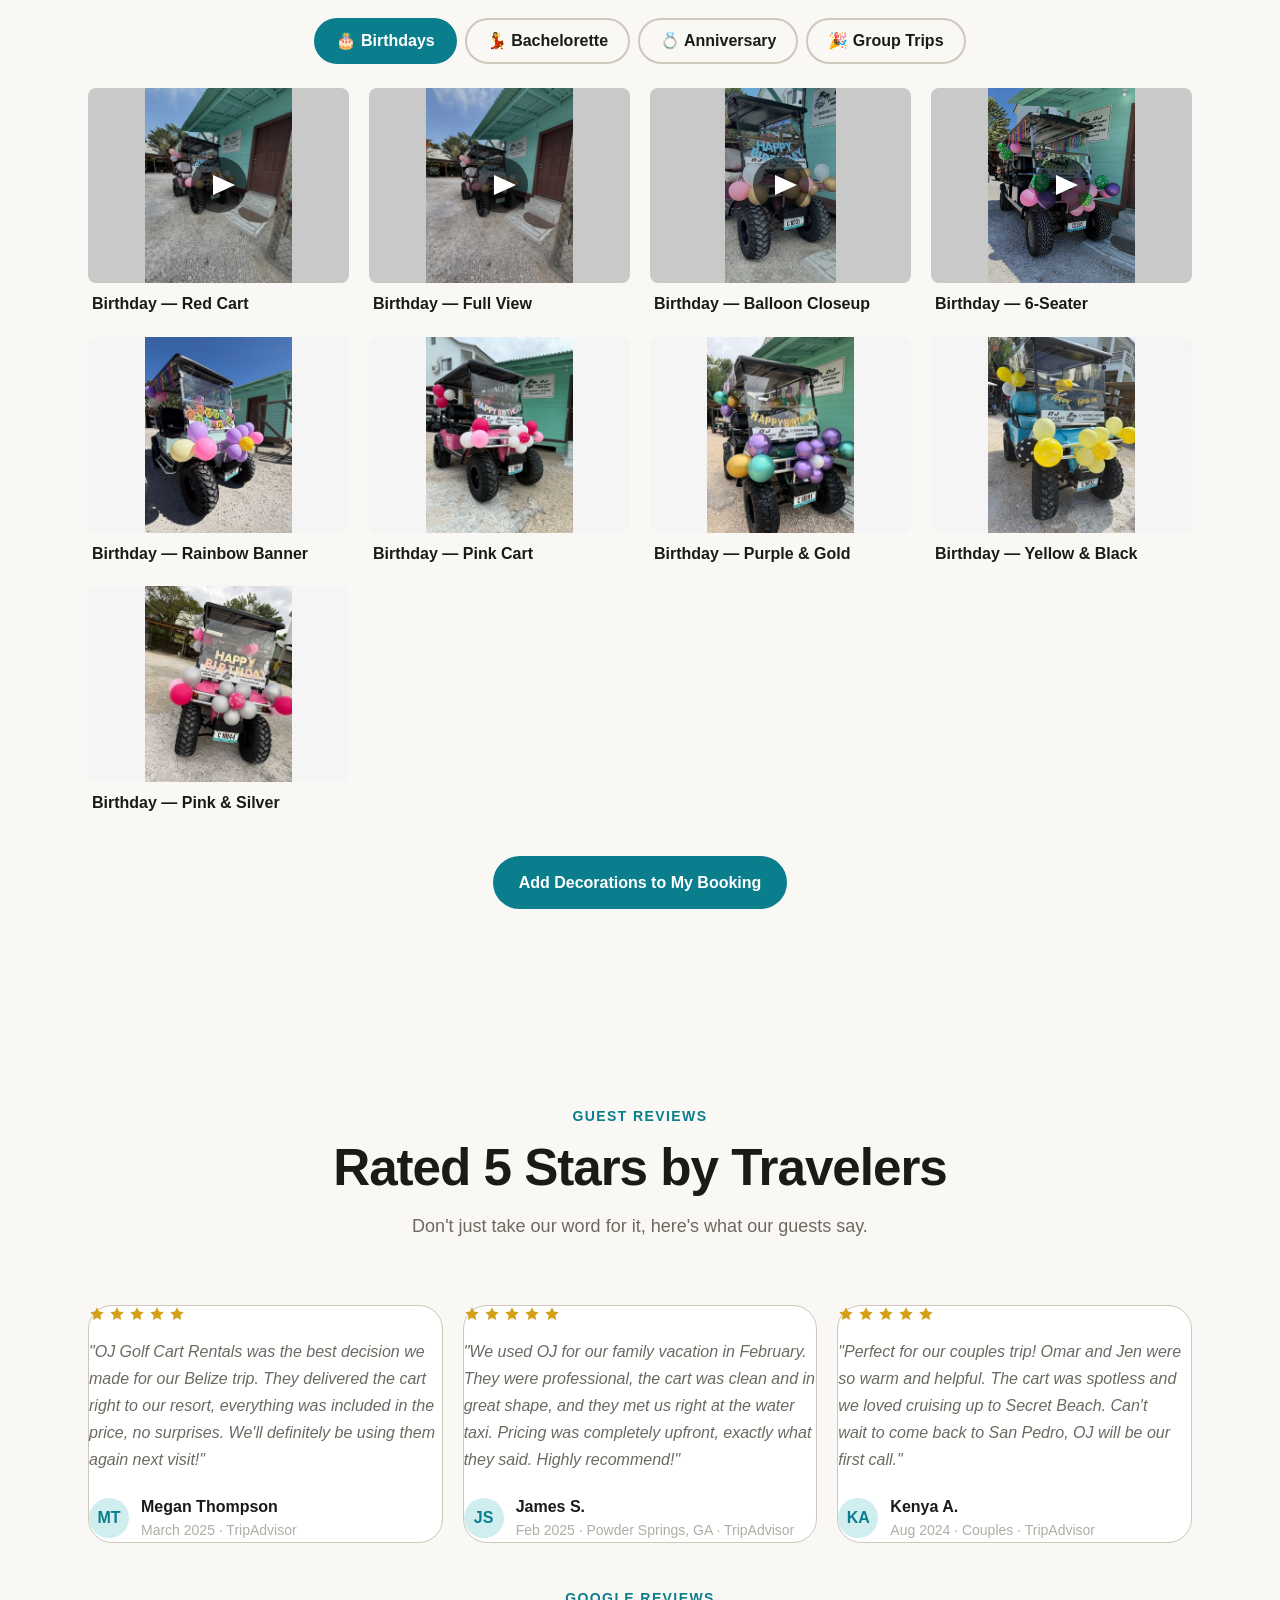
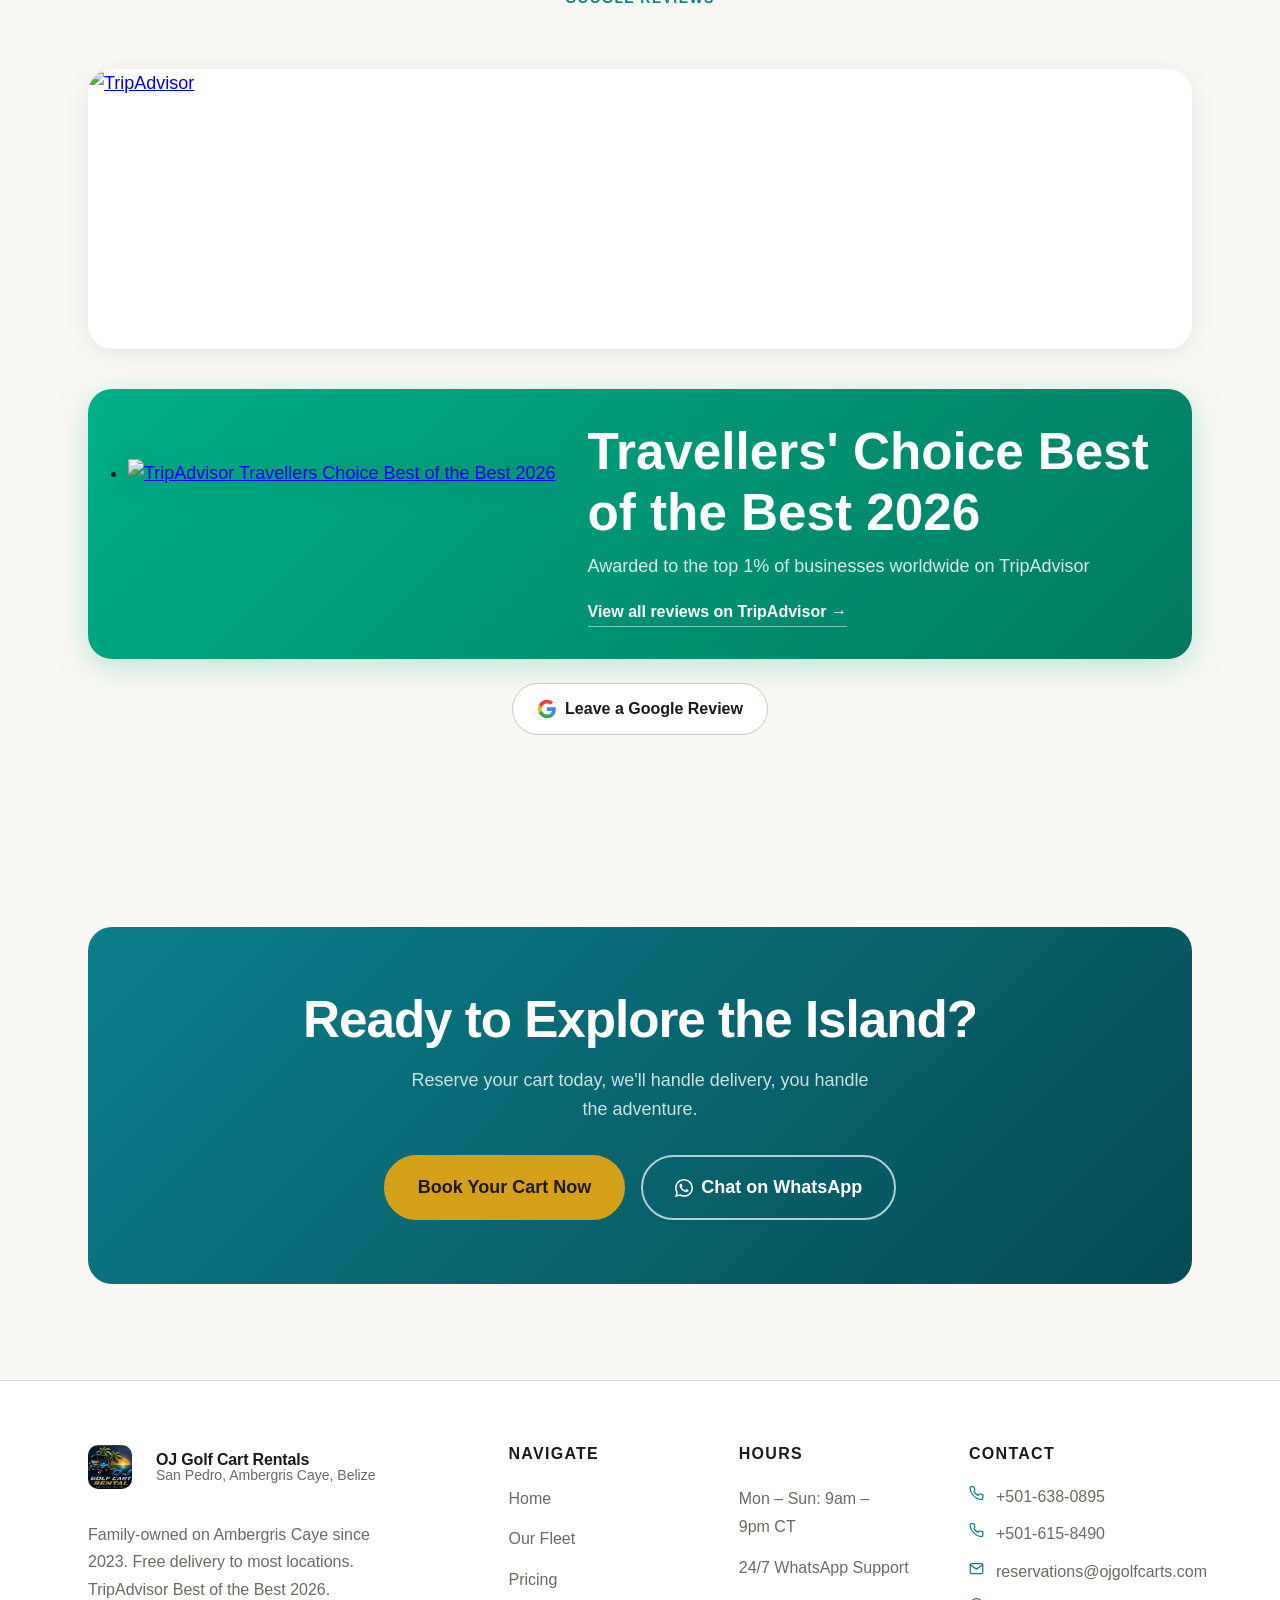
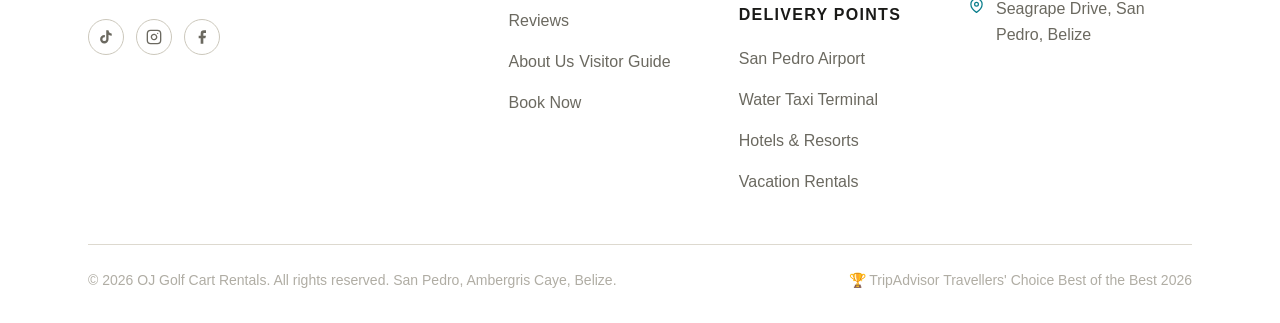
==== commit 563107e3: "Reword pricing to 'Starting at $35/$65 USD per day during low season'" ====
--- a/index.html
+++ b/index.html
@@ -330,8 +330,8 @@
         </p>
         <div class="hero__pricing">
           <div class="hero__price-pill">🌴 Low Season Rate</div>
-          <div class="hero__price-pill">4-Passenger Cart: <strong>Starting at $35 USD/day</strong></div>
-          <div class="hero__price-pill">6-Passenger Cart: <strong>Starting at $65 USD/day</strong></div>
+          <div class="hero__price-pill">4-Passenger Cart: <strong>Starting at $35 USD per day during low season</strong></div>
+          <div class="hero__price-pill">6-Passenger Cart: <strong>Starting at $65 USD per day during low season</strong></div>
         </div>
         <div class="hero__ctas">
           <a href="book.html" class="btn btn--accent btn--lg">Reserve Your Cart</a>
@@ -420,7 +420,7 @@
           <div class="fleet-card__body">
             <h3 class="fleet-card__name">4-Person Golf Cart</h3>
             <p class="fleet-card__capacity">Up to 4 passengers · Perfect for couples & small families</p>
-            <div class="fleet-card__price">Starting at $35 <span>USD / day</span></div>
+            <div class="fleet-card__price">Starting at $35 <span>USD per day during low season</span></div>
             <p class="fleet-card__includes">Free Delivery · 24/7 Roadside Support</p>
             <a href="book.html" class="btn btn--primary fleet-card__cta">Book This Cart</a>
           </div>
@@ -440,7 +440,7 @@
           <div class="fleet-card__body">
             <h3 class="fleet-card__name">6-Person Golf Cart</h3>
             <p class="fleet-card__capacity">Up to 6 passengers · Ideal for larger groups & families</p>
-            <div class="fleet-card__price">Starting at $65 <span>USD / day</span></div>
+            <div class="fleet-card__price">Starting at $65 <span>USD per day during low season</span></div>
             <p class="fleet-card__includes">Free Delivery · 24/7 Roadside Support</p>
             <a href="book.html" class="btn btn--primary fleet-card__cta">Book This Cart</a>
           </div>
@@ -525,8 +525,8 @@
           <div class="pricing-card__tag">Most Popular</div>
           <div class="pricing-card__icon">🛺</div>
           <h3 class="pricing-card__name">4-Passenger Cart</h3>
-          <div class="pricing-card__price">$35</div>
-          <p class="pricing-card__period">USD per 24 hours</p>
+          <div class="pricing-card__price">Starting at $35</div>
+          <p class="pricing-card__period">USD per day during low season</p>
           <div class="pricing-card__divider"></div>
           <p class="pricing-card__note" style="font-size:var(--text-xs);color:var(--color-text-muted);margin-bottom:var(--space-3);">Before taxes &amp; fees.</p>
           <ul class="pricing-card__includes">
@@ -549,8 +549,8 @@
         <div class="pricing-card">
           <div class="pricing-card__icon">🚐</div>
           <h3 class="pricing-card__name">6-Passenger Cart</h3>
-          <div class="pricing-card__price">$65</div>
-          <p class="pricing-card__period">USD per 24 hours</p>
+          <div class="pricing-card__price">Starting at $65</div>
+          <p class="pricing-card__period">USD per day during low season</p>
           <div class="pricing-card__divider"></div>
           <p class="pricing-card__note" style="font-size:var(--text-xs);color:var(--color-text-muted);margin-bottom:var(--space-3);">Before taxes &amp; fees.</p>
           <ul class="pricing-card__includes">
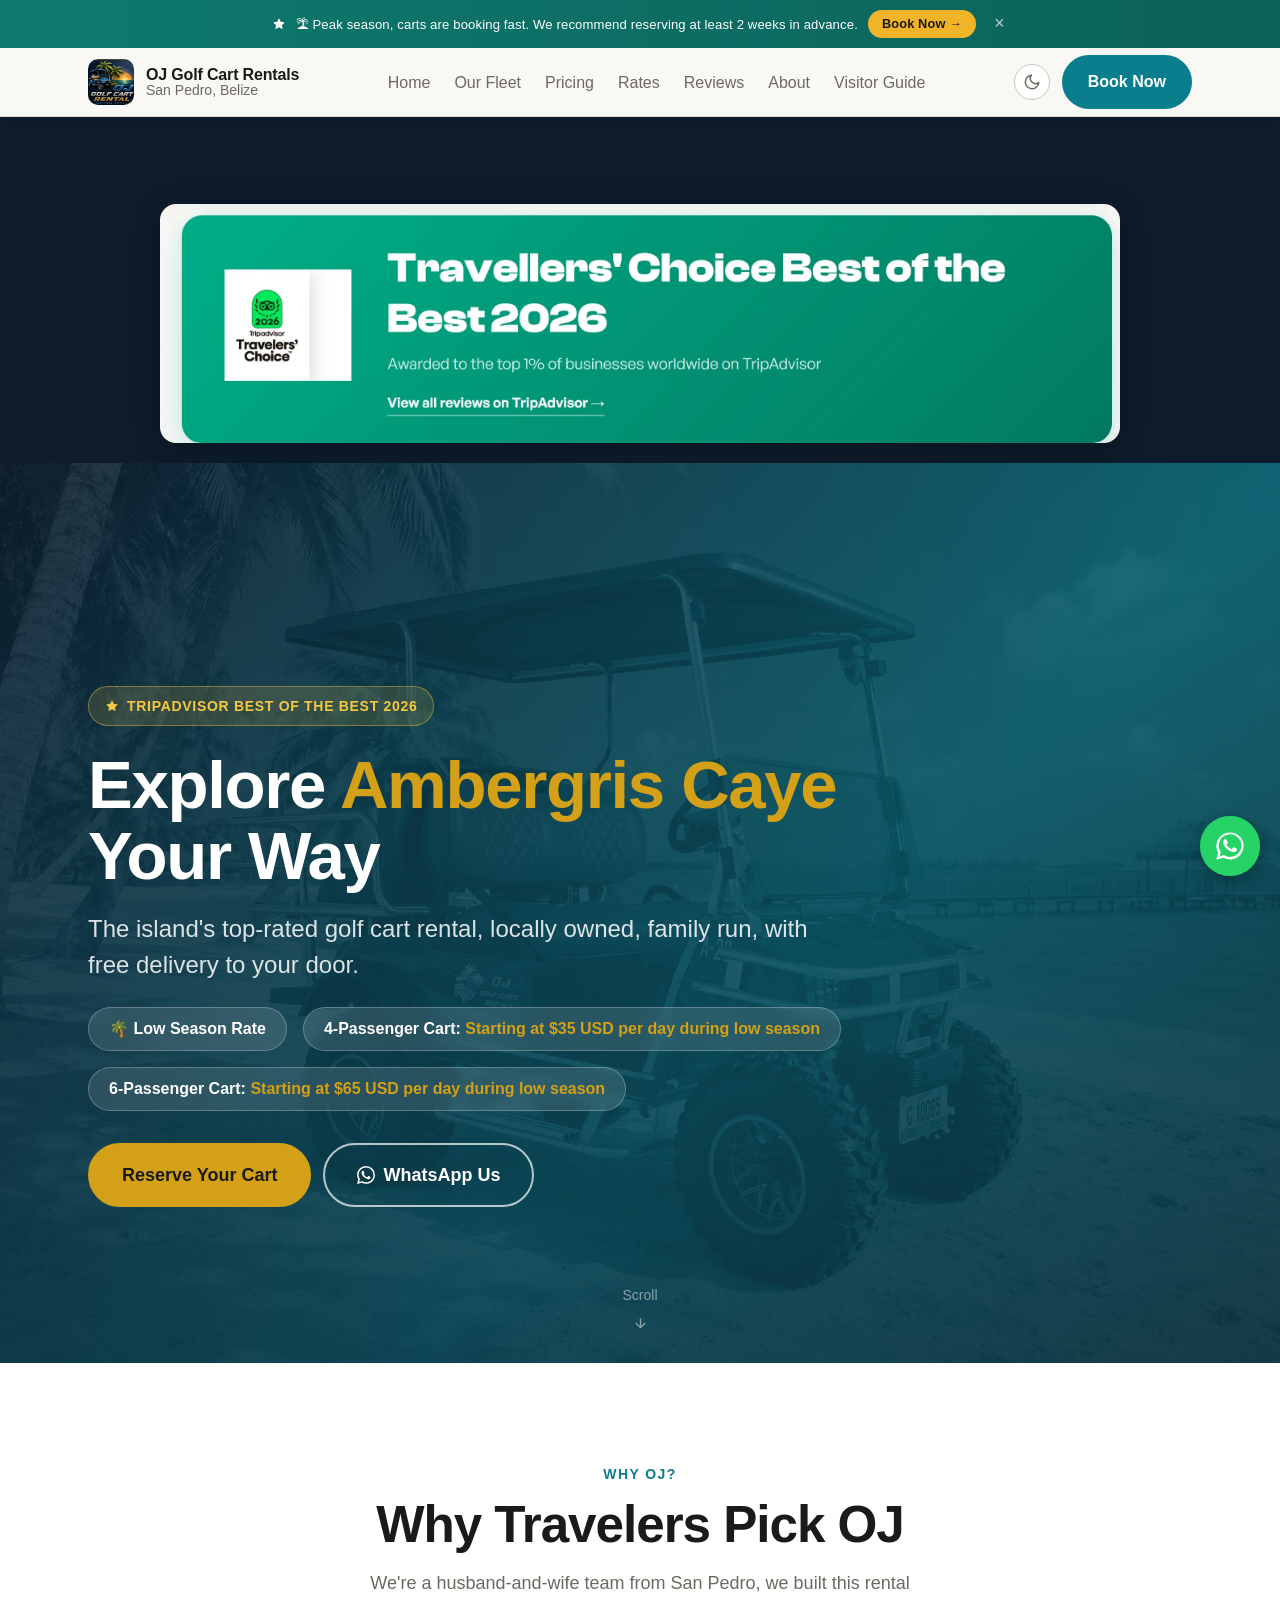
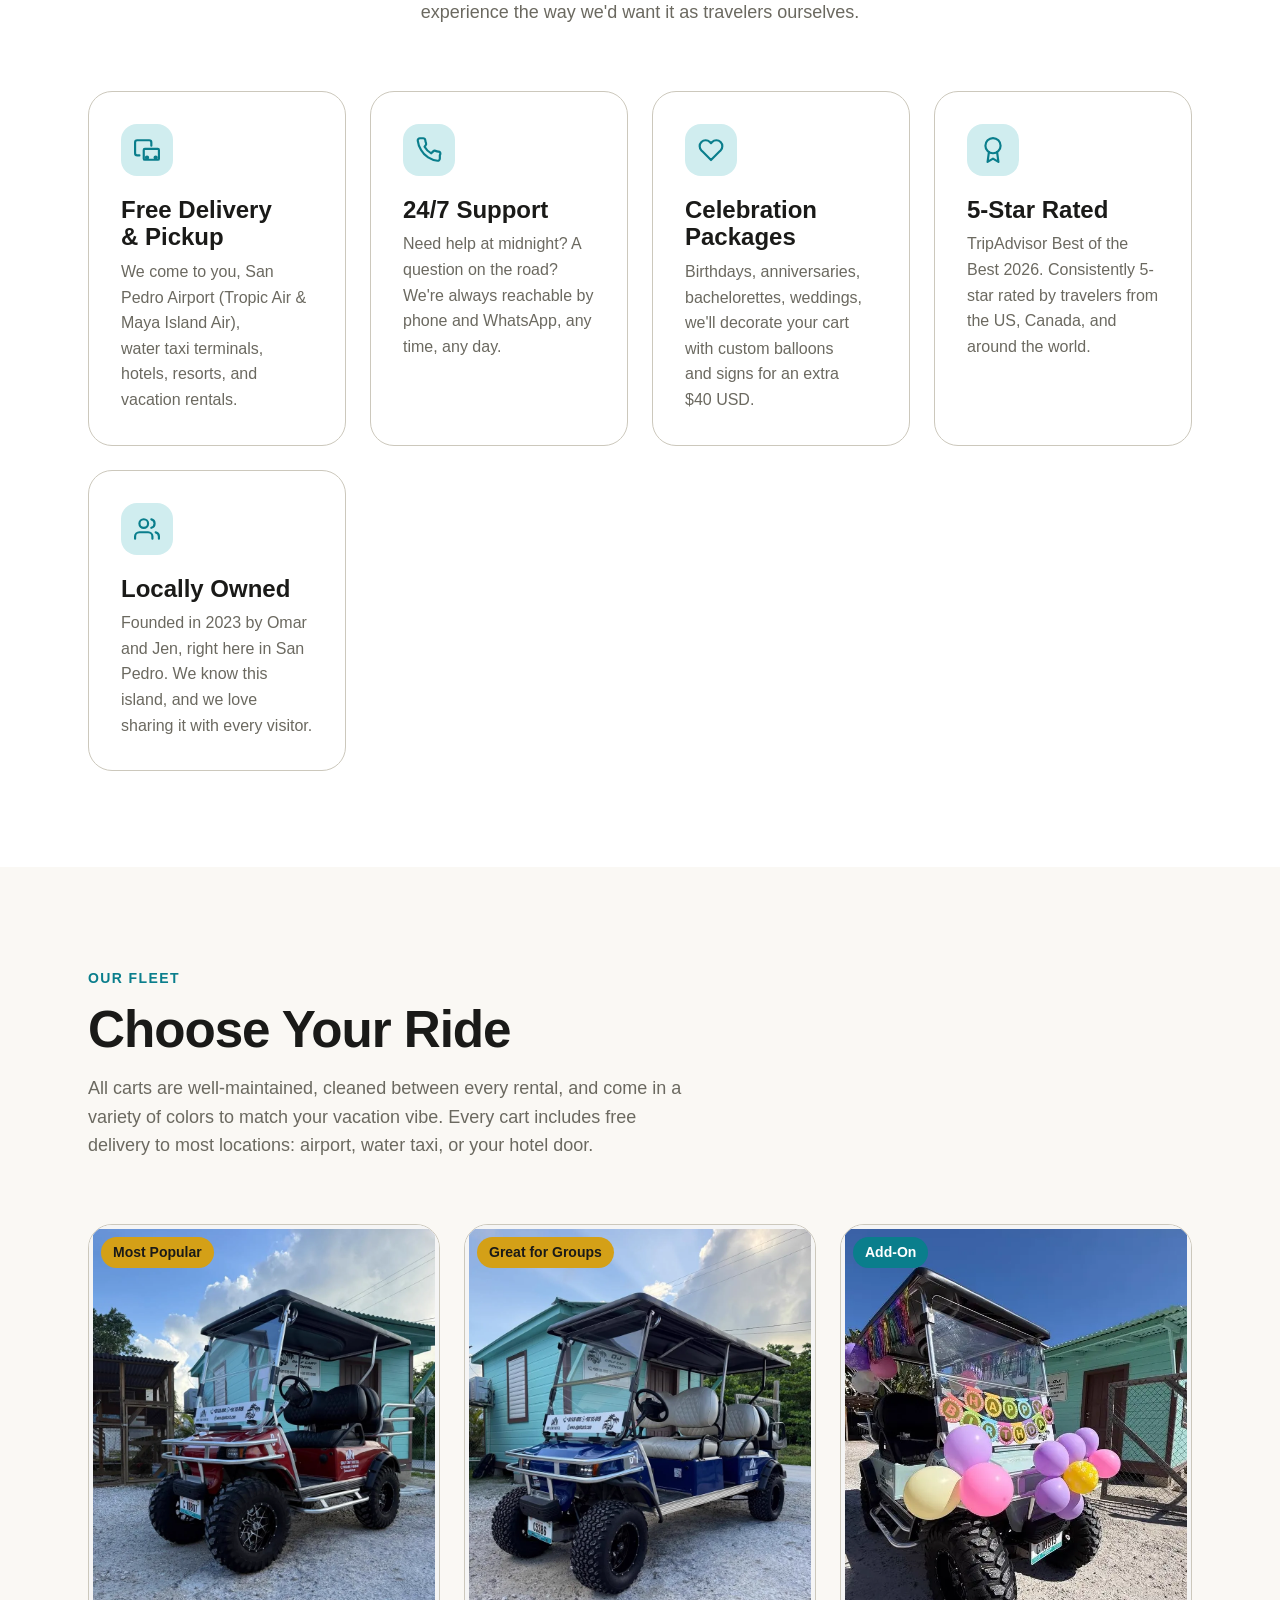
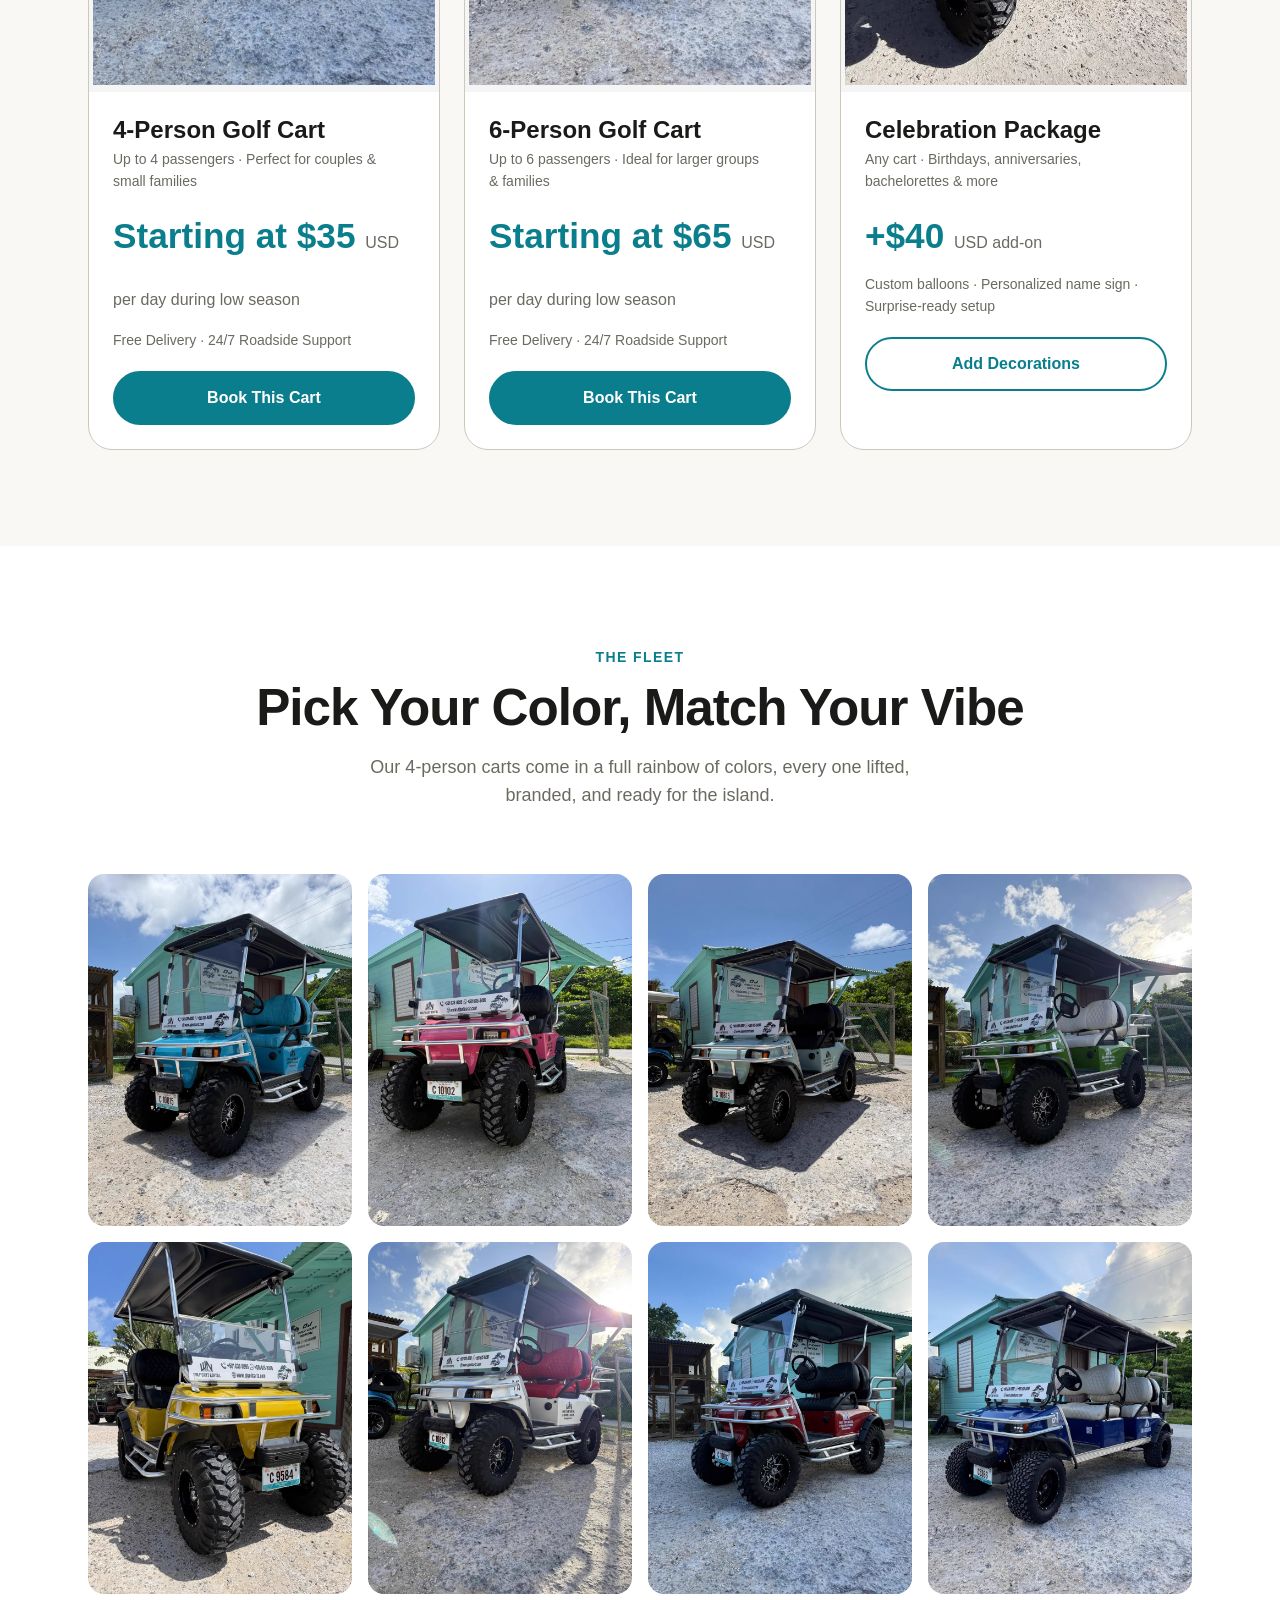
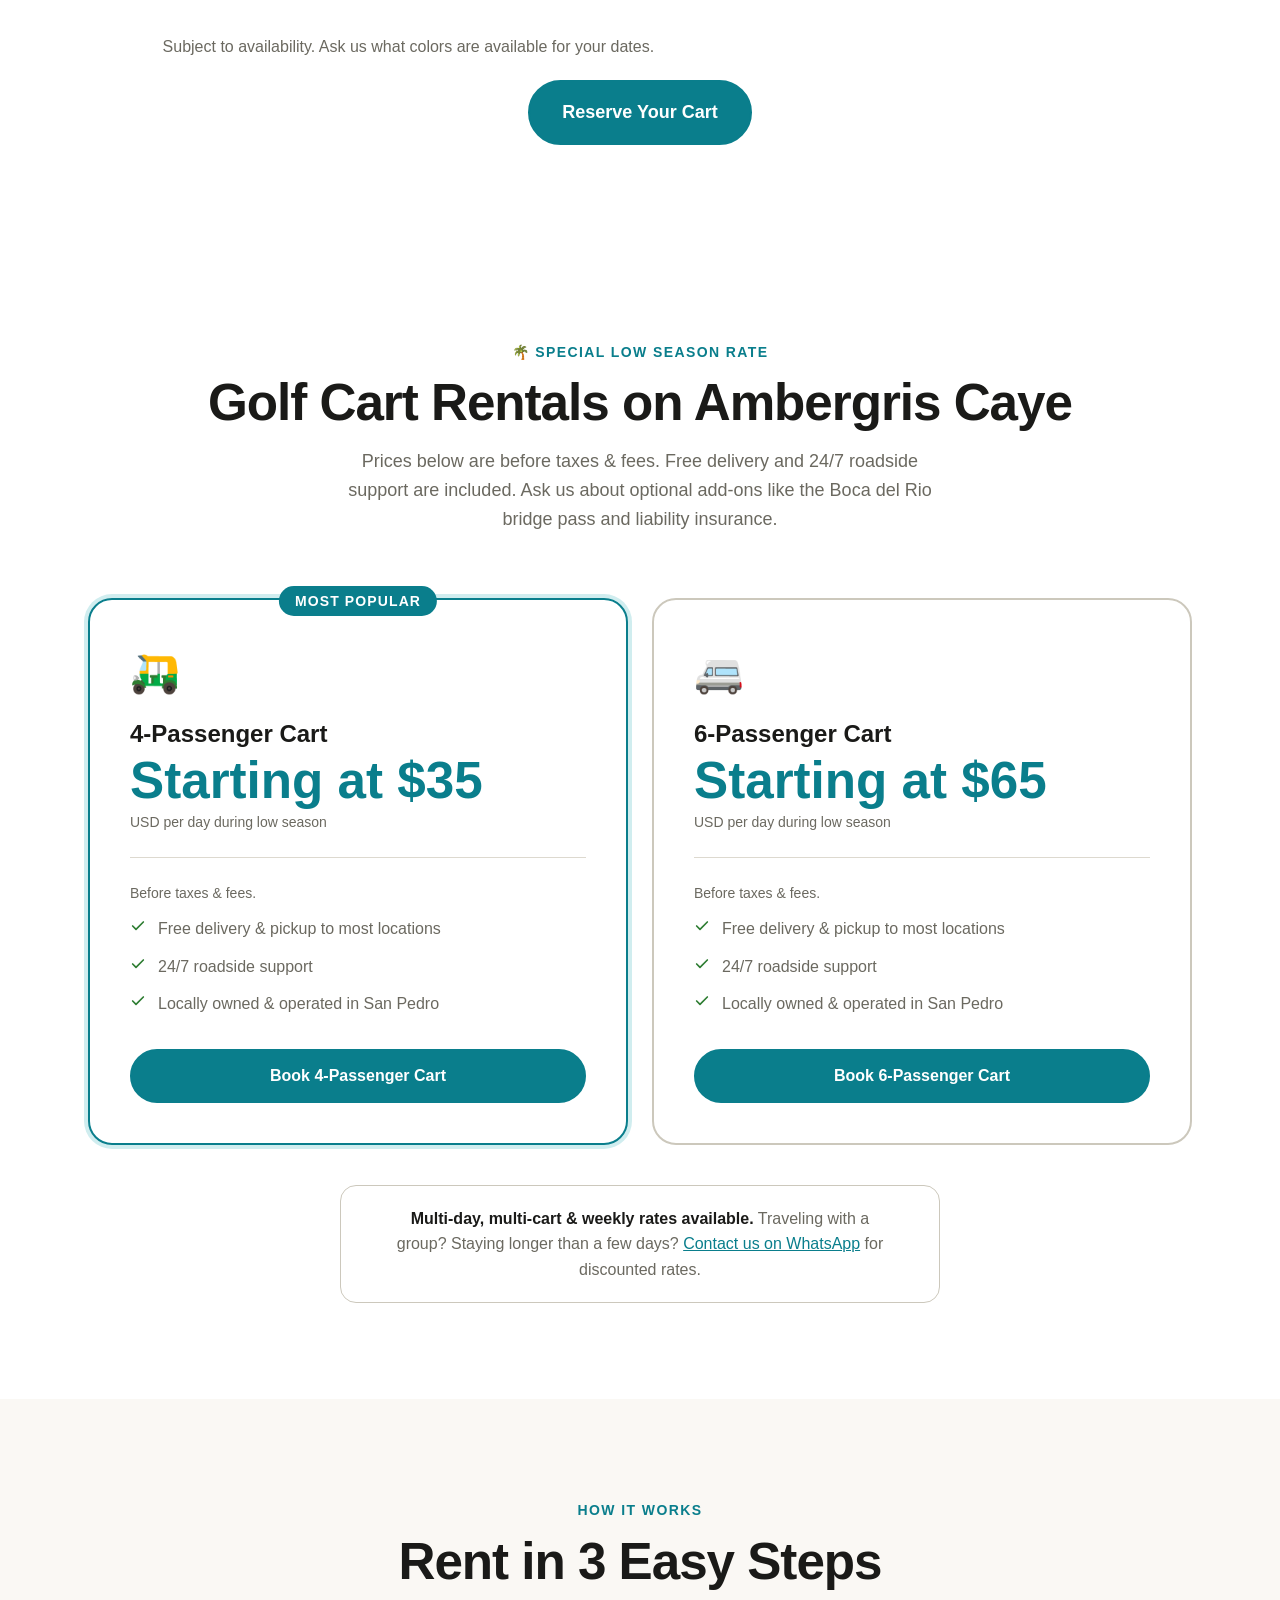
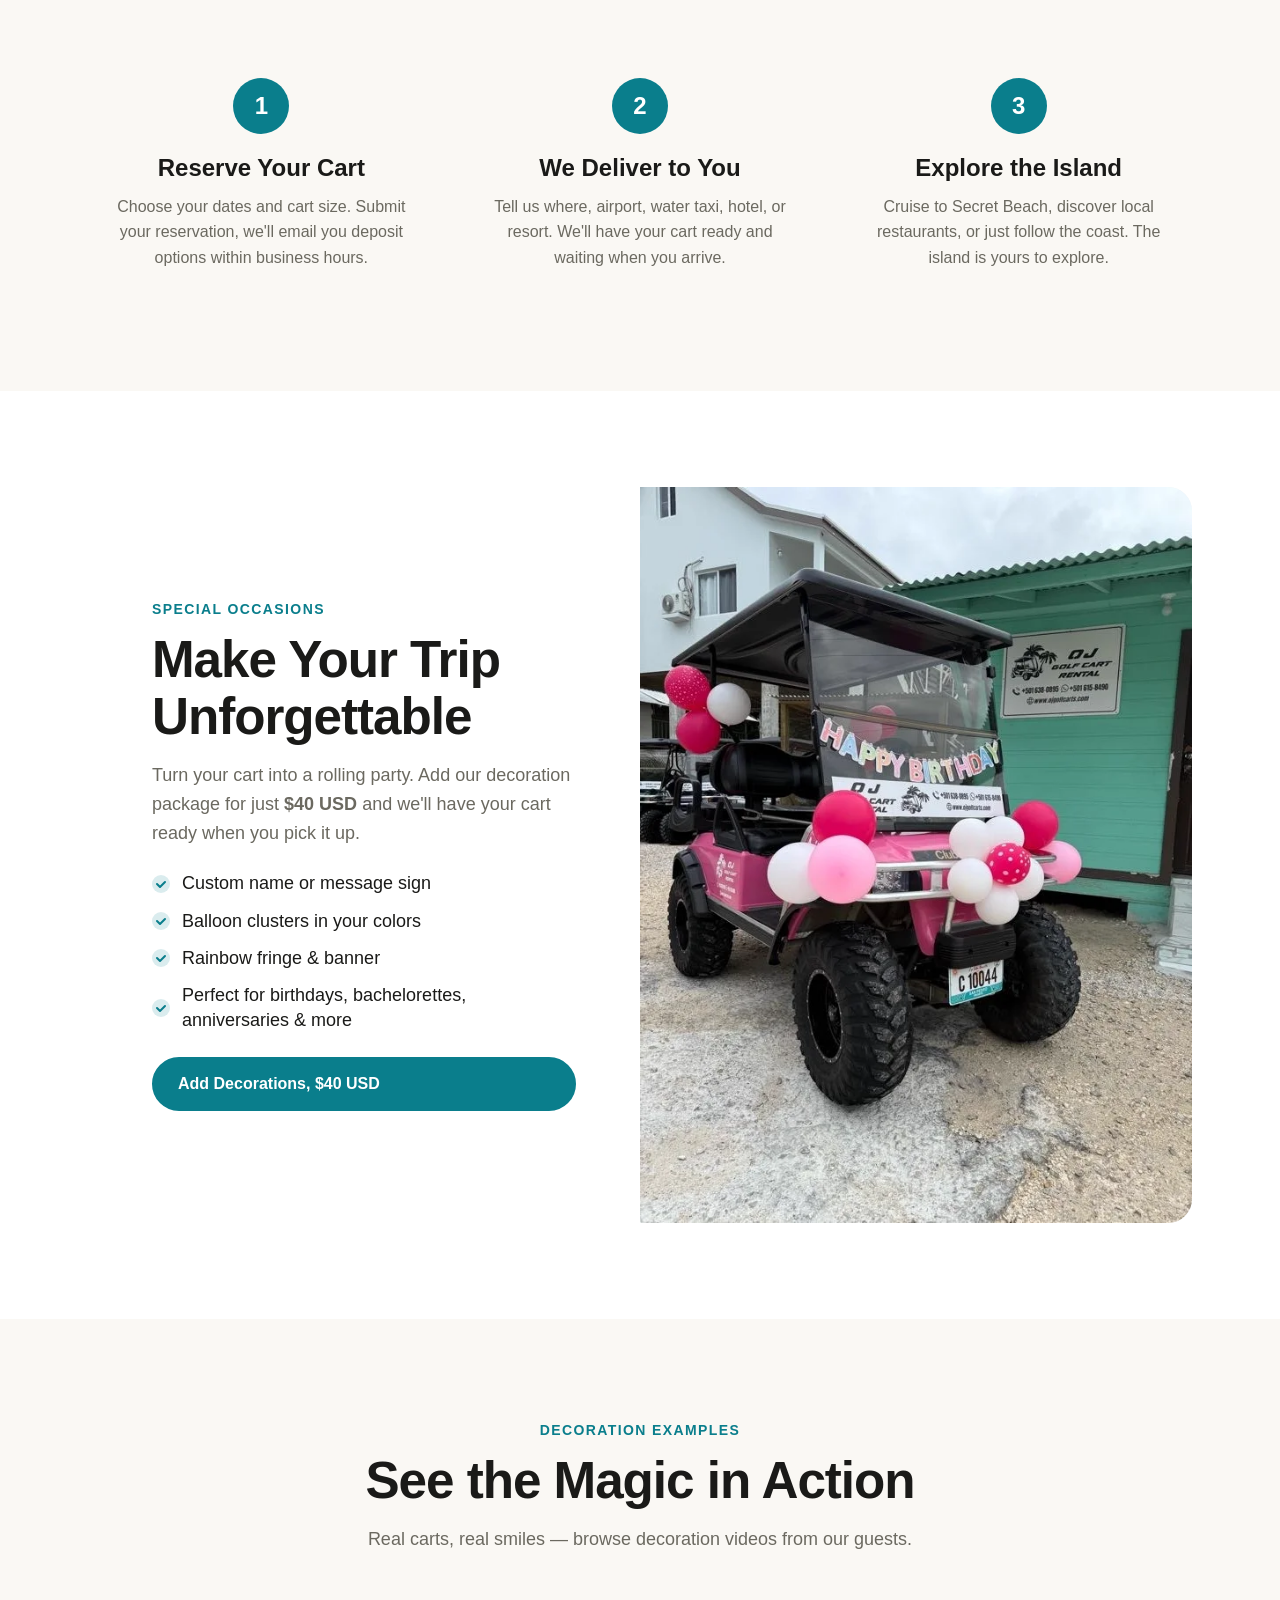
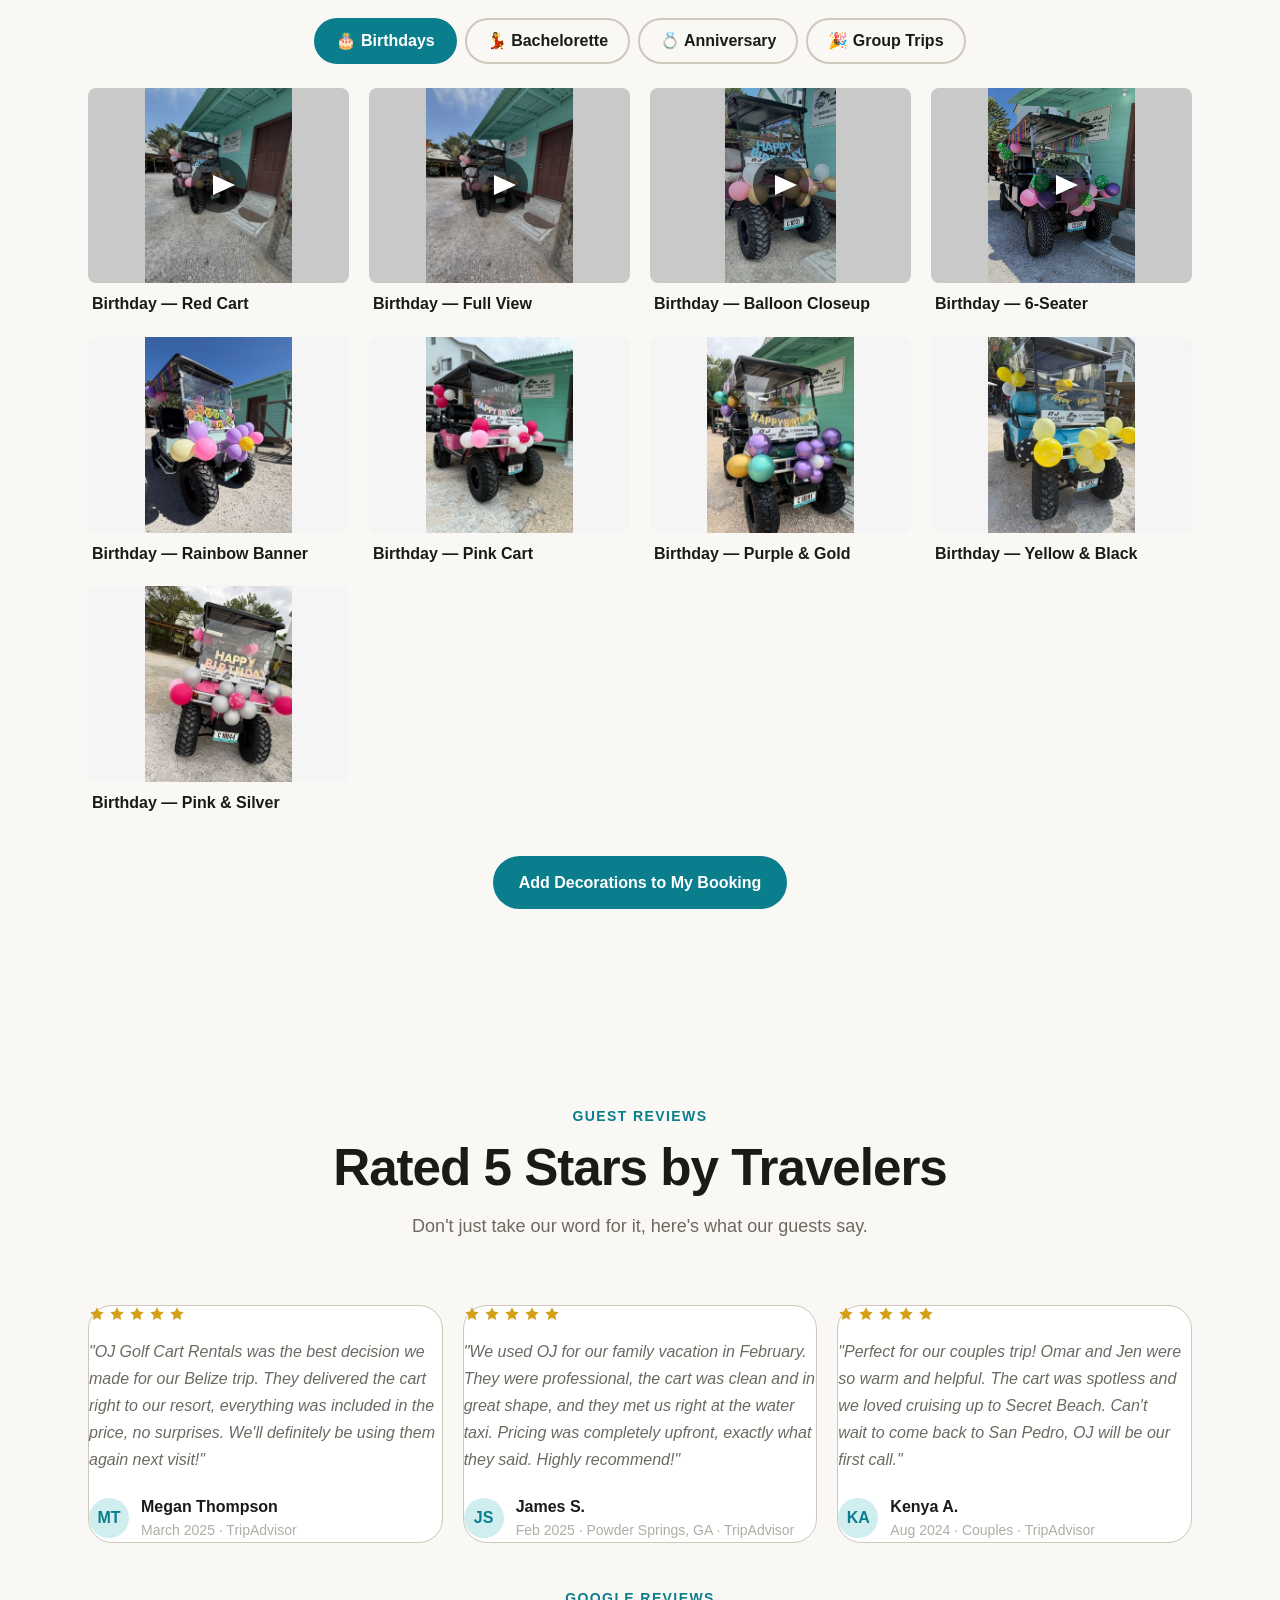
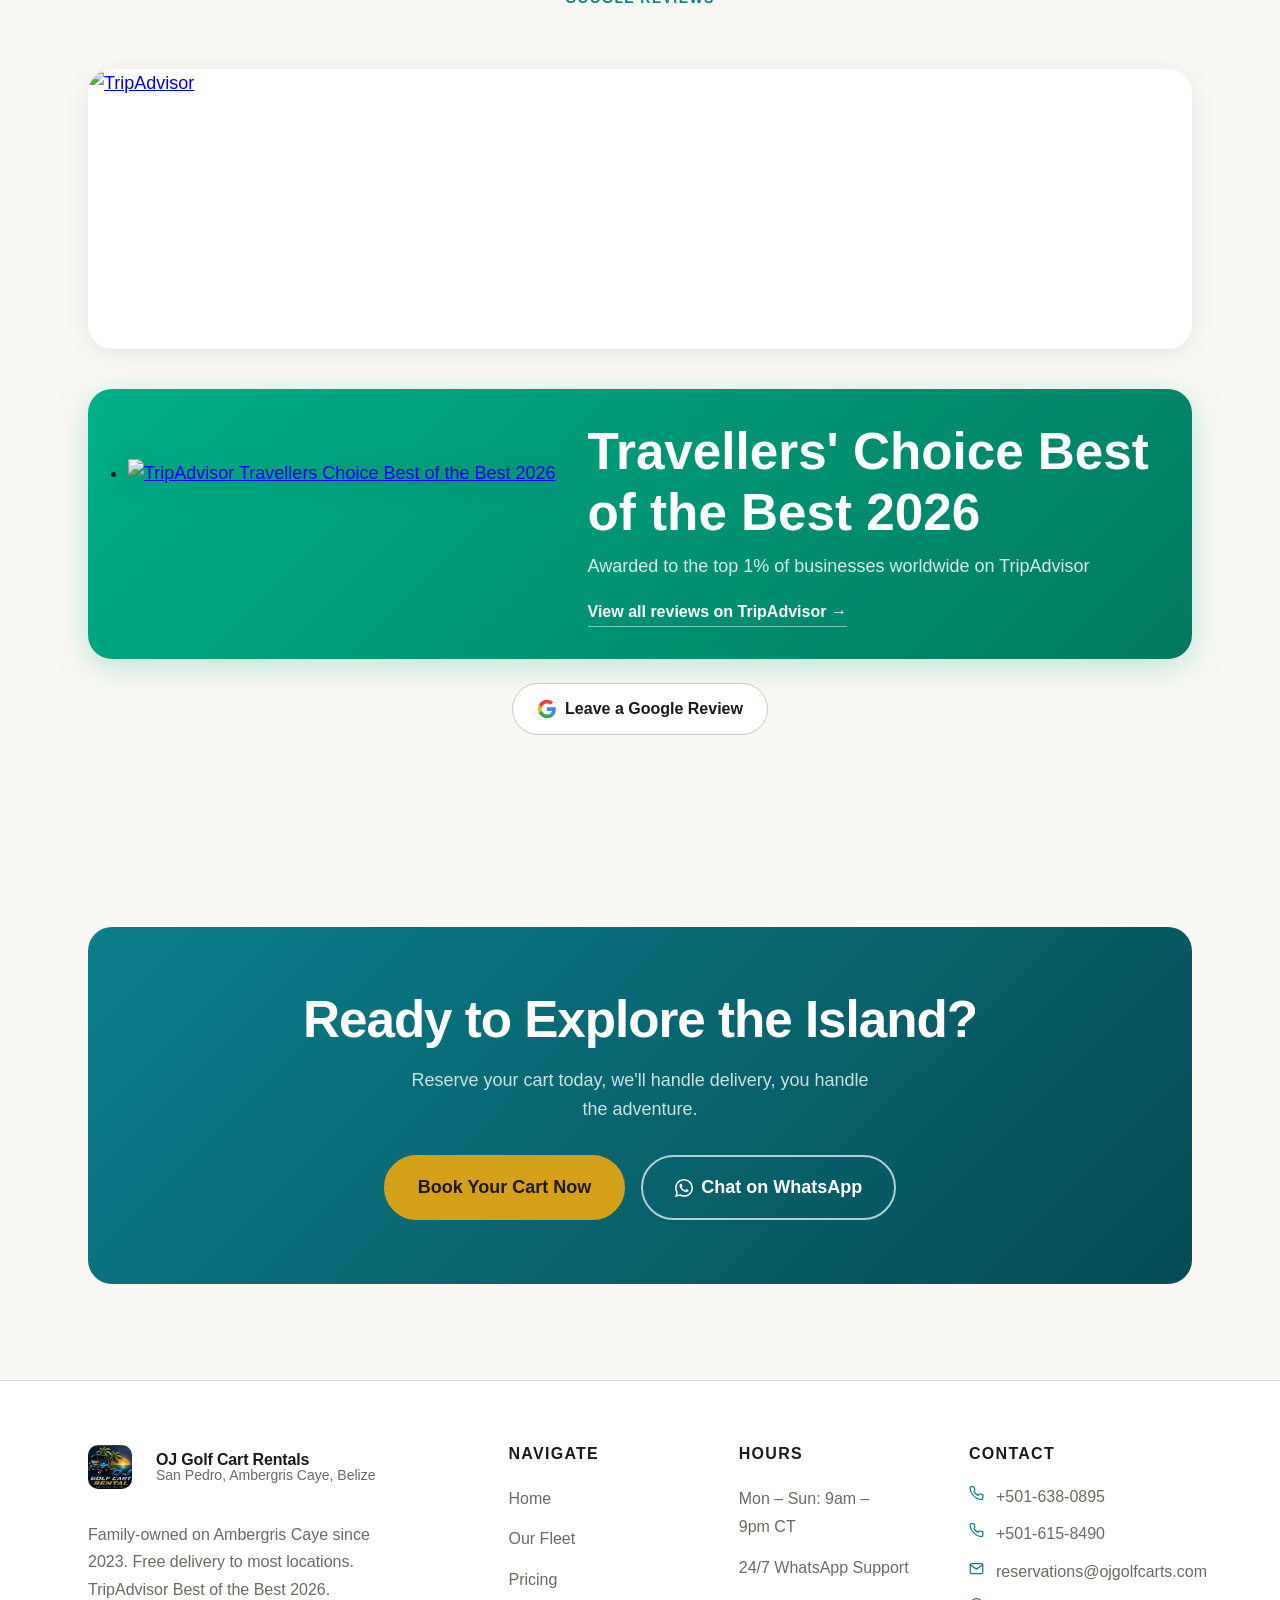
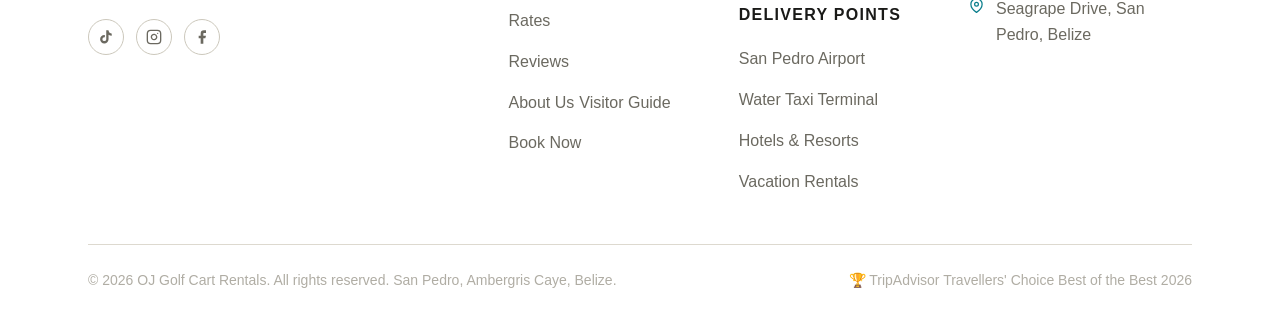
==== commit 88336ecc: "Add Rates page and Rates tab to site navigation Co-authored-by: Perplexity <noreply@perplexity.ai>" ====
--- a/index.html
+++ b/index.html
@@ -254,6 +254,7 @@
           <li><a href="index.html">Home</a></li>
           <li><a href="index.html#fleet">Our Fleet</a></li>
           <li><a href="index.html#pricing">Pricing</a></li>
+          <li><a href="/rates">Rates</a></li>
           <li><a href="index.html#reviews">Reviews</a></li>
           <li><a href="about.html">About</a></li>
           <li><a href="visitor-guide.html">Visitor Guide</a></li>
@@ -276,6 +277,7 @@
       <a href="index.html">Home</a>
       <a href="index.html#fleet">Our Fleet</a>
       <a href="index.html#pricing">Pricing</a>
+      <a href="/rates">Rates</a>
       <a href="index.html#reviews">Reviews</a>
       <a href="about.html">About Us</a>
         <a href="visitor-guide.html">Visitor Guide</a>
@@ -979,6 +981,7 @@
             <li><a href="index.html">Home</a></li>
             <li><a href="index.html#fleet">Our Fleet</a></li>
             <li><a href="index.html#pricing">Pricing</a></li>
+          <li><a href="/rates">Rates</a></li>
             <li><a href="index.html#reviews">Reviews</a></li>
             <li><a href="about.html">About Us</a>
         <a href="visitor-guide.html">Visitor Guide</a></li>
--- a/css/style.css
+++ b/css/style.css
@@ -149,6 +149,15 @@
   color: var(--color-text-muted);
   text-decoration: none;
   transition: color var(--transition-interactive);
+  white-space: nowrap;
+}
+.nav__links a[aria-current="page"] { color: var(--color-primary); font-weight: 600; }
+@media (min-width: 901px) and (max-width: 1180px) {
+  .nav__links { gap: var(--space-4); }
+}
+@media (min-width: 1001px) and (max-width: 1060px) {
+  .nav__links { gap: var(--space-3); }
+  .nav__links a { font-size: 0.875rem; }
 }
 .nav__links a:hover { color: var(--color-primary); }
 .nav__actions {
@@ -1066,6 +1075,11 @@
 }
 
 /* --- Responsive --- */
+@media (max-width: 1000px) {
+  .nav__links { display: none; }
+  .nav__actions .btn { display: none; }
+  .nav__hamburger { display: flex; }
+}
 @media (max-width: 900px) {
   .nav__links { display: none; }
   .nav__actions .btn { display: none; }
@@ -1503,3 +1517,70 @@
   border-radius: var(--radius-2xl);
   overflow: hidden;
 }
+
+/* ===== Rental Rates (booking pages) ===== */
+.rates-section { padding-bottom: 0; }
+.rates-card {
+  background: var(--color-surface);
+  border: 1px solid var(--color-border);
+  border-radius: var(--radius-2xl);
+  overflow: hidden;
+  max-width: 960px;
+  margin: 0 auto;
+}
+.rates-card__head {
+  background: #0F3B47;
+  color: #FFFFFF;
+  text-align: center;
+  padding: var(--space-8) var(--space-6);
+}
+.rates-card__title {
+  font-family: var(--font-display);
+  font-size: var(--text-xl);
+  font-weight: 700;
+  color: #E8B654;
+  margin: 0 0 var(--space-2);
+  letter-spacing: 0.02em;
+  text-transform: uppercase;
+}
+.rates-card__sub { color: #FFFFFF; font-size: var(--text-sm); font-weight: 600; margin: 0 auto var(--space-4); max-width: none; }
+.rates-card__seasons {
+  display: flex; flex-wrap: wrap; justify-content: center; gap: var(--space-2) var(--space-6);
+  margin: 0 auto; max-width: none; font-size: var(--text-xs); font-weight: 700; text-transform: uppercase; letter-spacing: 0.04em; color: #D0EDEF;
+}
+.rates-table-wrap { overflow-x: auto; -webkit-overflow-scrolling: touch; }
+.rates-table { width: 100%; min-width: 520px; border-collapse: collapse; font-size: var(--text-sm); }
+.rates-table th, .rates-table td { padding: var(--space-3) var(--space-4); text-align: center; white-space: nowrap; }
+.rates-table thead tr:first-child th { background: #13808B; color: #FFFFFF; font-weight: 700; font-size: var(--text-base); text-transform: uppercase; letter-spacing: 0.03em; }
+.rates-table thead .rates-table__corner { background: #13808B; font-size: var(--text-xs); text-align: left; vertical-align: middle; }
+.rates-table__sub th { background: #0F3B47; color: #FFFFFF; font-weight: 600; font-size: var(--text-xs); }
+.rates-table tbody th { text-align: left; font-weight: 700; color: var(--color-text); }
+.rates-table tbody td { font-weight: 700; color: var(--color-text); }
+.rates-table tbody tr:nth-child(odd) { background: var(--color-primary-subtle); }
+.rates-table .rates-table__group { border-left: 1px solid var(--color-border); }
+.rates-table thead .rates-table__group { border-left-color: rgba(255,255,255,0.35); }
+.rates-table thead .rates-table__corner, .rates-table tbody th { position: sticky; left: 0; z-index: 1; }
+.rates-table tbody th { background: var(--color-surface); }
+.rates-table tbody tr:nth-child(odd) th { background: var(--color-primary-subtle); }
+.rates-notes { display: grid; grid-template-columns: 1fr 1fr; gap: var(--space-6); padding: var(--space-6) var(--space-6) 0; }
+.rates-notes__title { font-size: var(--text-sm); font-weight: 700; text-transform: uppercase; letter-spacing: 0.04em; color: var(--color-primary); margin: 0 0 var(--space-2); }
+.rates-notes p, .rates-notes__fuel p { font-size: var(--text-sm); color: var(--color-text); margin: 0 0 var(--space-1); max-width: none; }
+.rates-card__delivery { text-align: center; font-size: var(--text-sm); color: var(--color-text); margin: var(--space-5) auto 0; padding: 0 var(--space-6); max-width: none; }
+.rates-holiday {
+  display: flex; flex-direction: column; align-items: center; gap: var(--space-1);
+  background: #E8B654; color: #1A1A18; border-radius: var(--radius-lg);
+  margin: var(--space-5) var(--space-6) 0; padding: var(--space-3) var(--space-4); text-align: center; font-size: var(--text-sm);
+}
+.rates-holiday strong { text-transform: uppercase; letter-spacing: 0.03em; }
+.rates-notes__fuel { padding: var(--space-5) var(--space-6) 0; }
+.rates-card__extended { text-align: center; font-weight: 700; color: var(--color-primary); font-size: var(--text-sm); margin: var(--space-5) auto 0; padding: 0 var(--space-6); max-width: none; }
+.rates-card__actions { display: flex; flex-wrap: wrap; justify-content: center; gap: var(--space-3); padding: var(--space-6); }
+@media (max-width: 640px) {
+  .rates-notes { grid-template-columns: 1fr; gap: var(--space-4); }
+  .rates-table { min-width: 0; font-size: 0.8125rem; }
+  .rates-table th, .rates-table td { padding: var(--space-2) 0.375rem; }
+  .rates-table tbody th, .rates-table__sub th, .rates-table thead .rates-table__corner { white-space: normal; }
+  .rates-table thead tr:first-child th { font-size: 0.875rem; }
+  .rates-table tbody th { padding-left: var(--space-3); }
+  .rates-card__actions .btn { width: 100%; justify-content: center; }
+}
